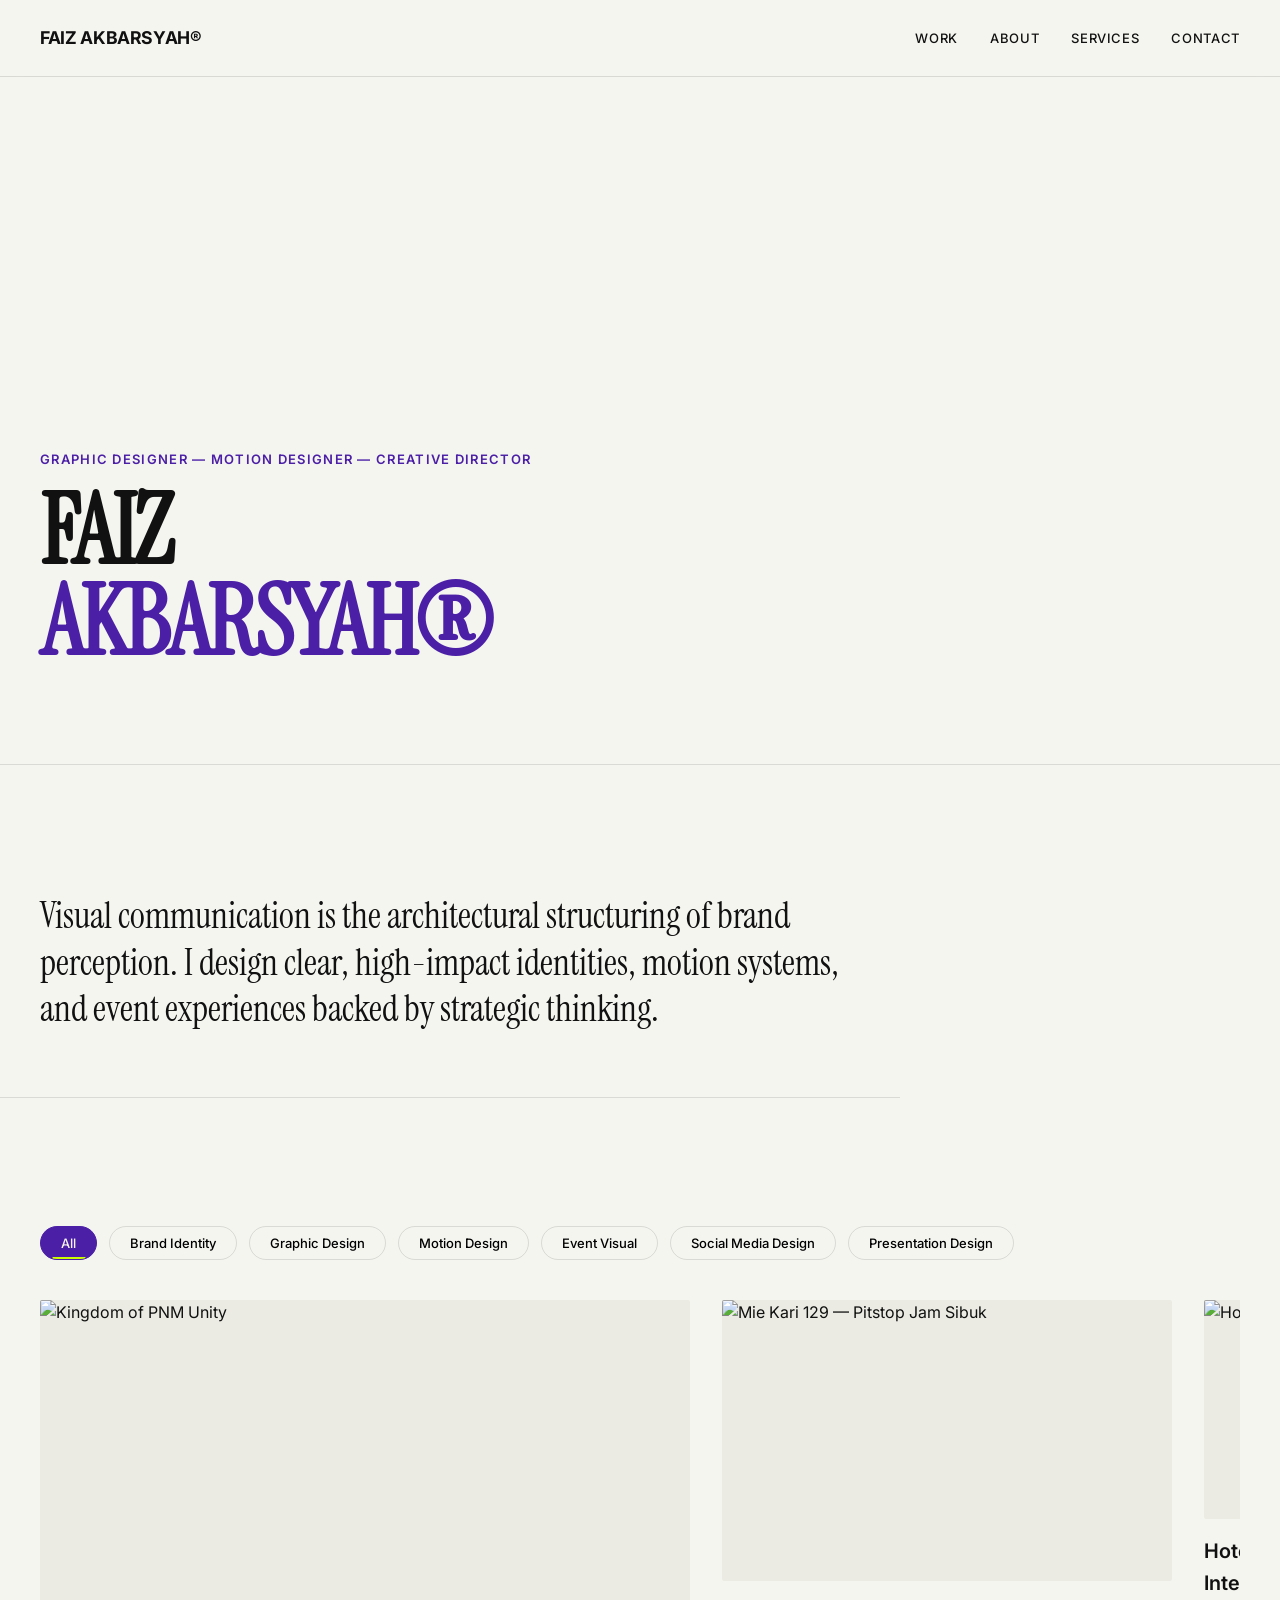
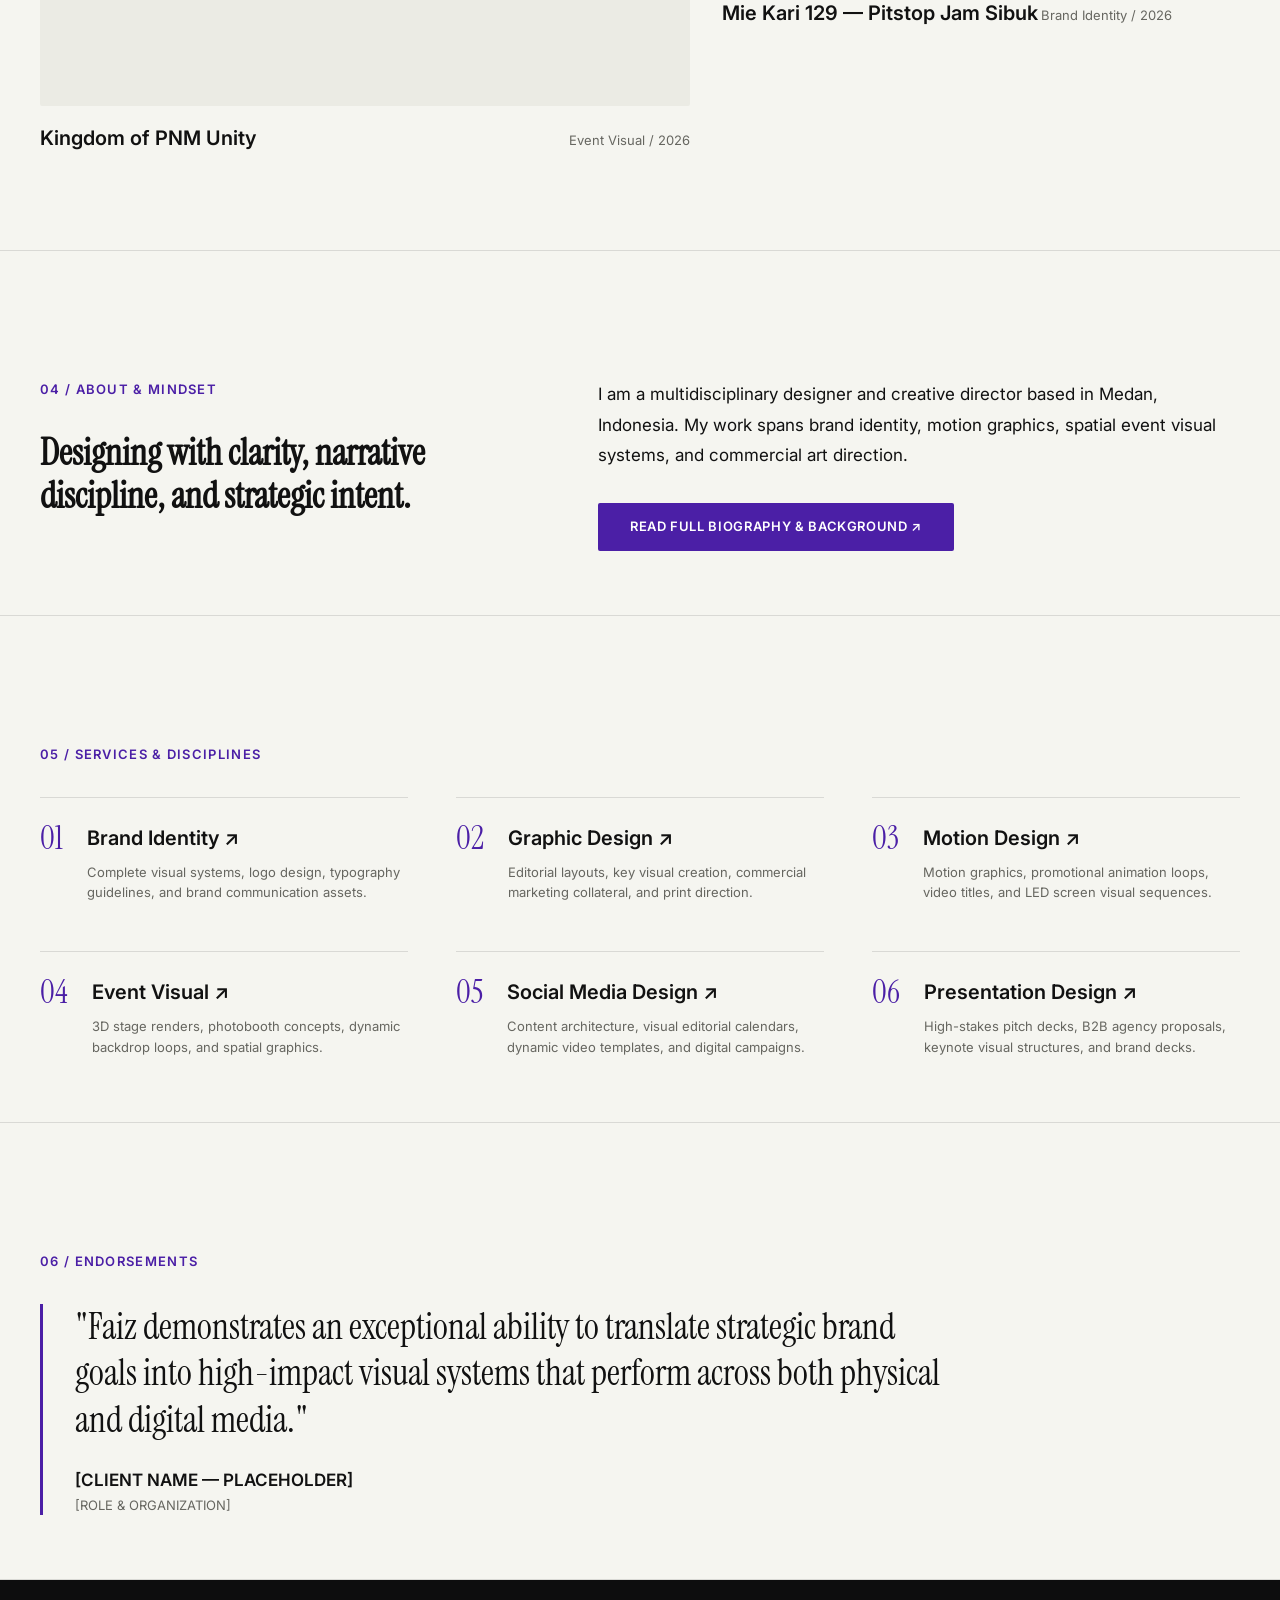
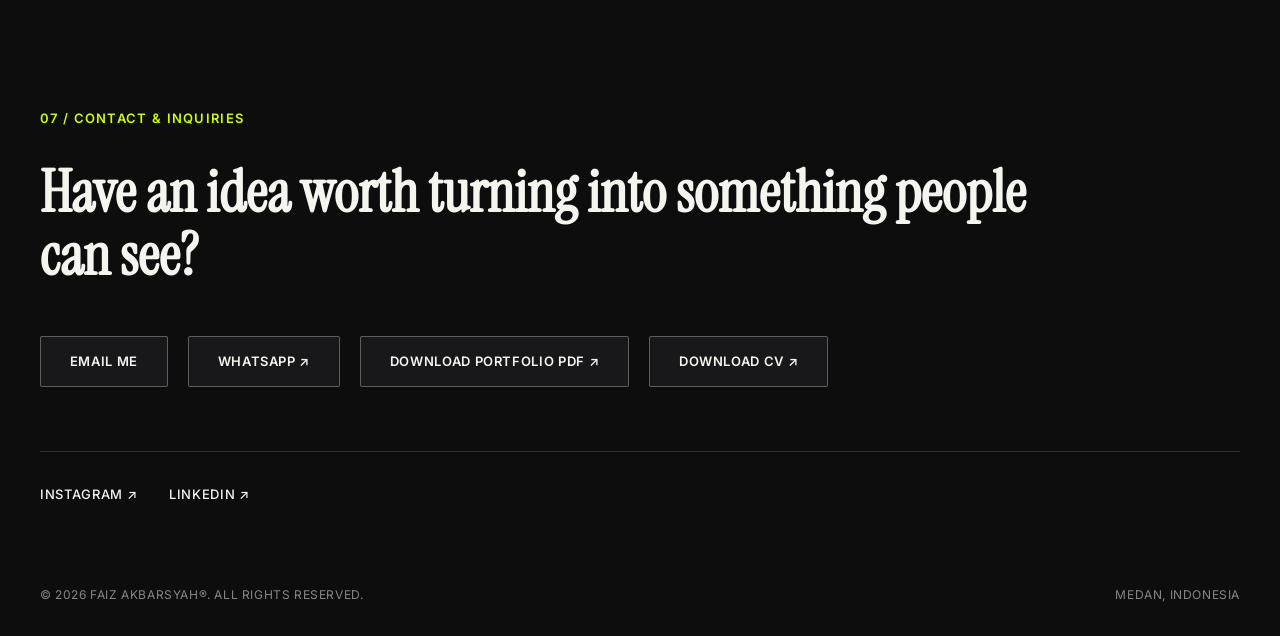
==== index.html @ 17c85652 "Fix footer button contrast, add dedicated about page, and remove scroll trap" ====
<!DOCTYPE html>
<html lang="id">
<head>
  <meta charset="UTF-8">
  <meta name="viewport" content="width=device-width, initial-scale=1.0">
  <title>FAIZ AKBARSYAH® — Graphic Designer, Motion Designer & Creative Director</title>
  
  <meta name="title" content="FAIZ AKBARSYAH® — Graphic Designer, Motion Designer & Creative Director">
  <meta name="description" content="Portofolio digital resmi Faiz Akbarsyah. Creative Director dan Multidisciplinary Designer spesialis Brand Identity, Motion Design, Event Visual, dan Editorial Web Design.">
  <meta name="author" content="Faiz Akbarsyah">
  <meta name="robots" content="index, follow">
  <link rel="canonical" href="https://faizakbarsyah.com/">

  <meta property="og:type" content="website">
  <meta property="og:url" content="https://faizakbarsyah.com/">
  <meta property="og:title" content="FAIZ AKBARSYAH® — Graphic Designer, Motion Designer & Creative Director">
  <meta property="og:description" content="Portofolio digital resmi Faiz Akbarsyah. Creative Director dan Multidisciplinary Designer spesialis Brand Identity, Motion Design, Event Visual, dan Editorial Web Design.">
  <meta property="og:image" content="https://faizakbarsyah.com/assets/og-cover.jpg">

  <meta property="twitter:card" content="summary_large_image">
  <meta property="twitter:url" content="https://faizakbarsyah.com/">
  <meta property="twitter:title" content="FAIZ AKBARSYAH® — Graphic Designer, Motion Designer & Creative Director">
  <meta property="twitter:description" content="Portofolio digital resmi Faiz Akbarsyah. Creative Director dan Multidisciplinary Designer spesialis Brand Identity, Motion Design, Event Visual, dan Editorial Web Design.">
  <meta property="twitter:image" content="https://faizakbarsyah.com/assets/og-cover.jpg">

  <link rel="icon" type="image/svg+xml" href="/assets/icons/favicon.svg">
  <link rel="stylesheet" href="/css/style.css">

  <script type="application/ld+json">
  {
    "@context": "https://schema.org",
    "@type": "Person",
    "name": "Faiz Akbarsyah",
    "alternateName": "FAIZ AKBARSYAH®",
    "jobTitle": "Creative Director & Multidisciplinary Designer",
    "url": "https://faizakbarsyah.com",
    "sameAs": [
      "https://instagram.com/faizakbarsyah",
      "https://linkedin.com/in/faizakbarsyah"
    ]
  }
  </script>
</head>
<body>

  <a href="#main-content" class="skip-link">Lompat ke Konten Utama</a>

  <header class="site-header" role="banner">
    <a href="/" class="brand-logo" aria-label="Beranda FAIZ AKBARSYAH">FAIZ AKBARSYAH®</a>
    <nav aria-label="Navigasi Utama">
      <ul class="nav-links">
        <li><a href="#work">Work</a></li>
        <li><a href="/about.html">About</a></li>
        <li><a href="#services">Services</a></li>
        <li><a href="#contact">Contact</a></li>
      </ul>
    </nav>
  </header>

  <main id="main-content" role="main">
    <!-- 01. HERO SECTION -->
    <section class="hero-section" aria-label="Pengenalan Utama">
      <p class="hero-subtitle">Graphic Designer — Motion Designer — Creative Director</p>
      <h1 class="hero-title">
        <span class="hero-title-line">FAIZ</span>
        <span class="hero-title-line">AKBARSYAH®</span>
      </h1>
    </section>

    <!-- 02. SHORT INTRO / MANIFESTO -->
    <section class="manifesto-section" aria-label="Filosofi Desain">
      <p class="manifesto-text">
        Visual communication is the architectural structuring of brand perception. I design clear, high-impact identities, motion systems, and event experiences backed by strategic thinking.
      </p>
    </section>

    <!-- 03. SELECTED WORK -->
    <section id="work" class="work-section" aria-label="Galeri Karya Terpilih">
      <div id="filterContainer" class="filter-bar" role="group" aria-label="Filter Kategori Proyek"></div>

      <div id="workGallery" class="horizontal-gallery-wrapper" tabindex="0" aria-label="Daftar Proyek Terpilih"></div>
    </section>

    <!-- 04. ABOUT PREVIEW -->
    <section id="about" class="about-section" aria-label="Ringkasan Tentang Faiz Akbarsyah">
      <div class="about-grid">
        <div class="about-col-left">
          <p class="section-label">04 / ABOUT & MINDSET</p>
          <h2 class="about-heading font-serif">Designing with clarity, narrative discipline, and strategic intent.</h2>
        </div>
        <div class="about-col-right">
          <p class="about-text">
            I am a multidisciplinary designer and creative director based in Medan, Indonesia. My work spans brand identity, motion graphics, spatial event visual systems, and commercial art direction.
          </p>
          <div style="margin-top: 2rem;">
            <a href="/about.html" class="btn-editorial" style="background-color: var(--color-purple); color: #fff;">Read Full Biography & Background ↗</a>
          </div>
        </div>
      </div>
    </section>

    <!-- 05. SERVICES -->
    <section id="services" class="services-section" aria-label="Layanan dan Disiplin">
      <p class="section-label">05 / SERVICES & DISCIPLINES</p>
      <div class="services-list">
        <div class="service-item" data-category="Brand Identity">
          <span class="service-num font-serif" aria-hidden="true">01</span>
          <div class="service-content">
            <h3 class="service-title">Brand Identity ↗</h3>
            <p class="service-desc">Complete visual systems, logo design, typography guidelines, and brand communication assets.</p>
          </div>
        </div>
        <div class="service-item" data-category="Graphic Design">
          <span class="service-num font-serif" aria-hidden="true">02</span>
          <div class="service-content">
            <h3 class="service-title">Graphic Design ↗</h3>
            <p class="service-desc">Editorial layouts, key visual creation, commercial marketing collateral, and print direction.</p>
          </div>
        </div>
        <div class="service-item" data-category="Motion Design">
          <span class="service-num font-serif" aria-hidden="true">03</span>
          <div class="service-content">
            <h3 class="service-title">Motion Design ↗</h3>
            <p class="service-desc">Motion graphics, promotional animation loops, video titles, and LED screen visual sequences.</p>
          </div>
        </div>
        <div class="service-item" data-category="Event Visual">
          <span class="service-num font-serif" aria-hidden="true">04</span>
          <div class="service-content">
            <h3 class="service-title">Event Visual ↗</h3>
            <p class="service-desc">3D stage renders, photobooth concepts, dynamic backdrop loops, and spatial graphics.</p>
          </div>
        </div>
        <div class="service-item" data-category="Social Media Design">
          <span class="service-num font-serif" aria-hidden="true">05</span>
          <div class="service-content">
            <h3 class="service-title">Social Media Design ↗</h3>
            <p class="service-desc">Content architecture, visual editorial calendars, dynamic video templates, and digital campaigns.</p>
          </div>
        </div>
        <div class="service-item" data-category="Presentation Design">
          <span class="service-num font-serif" aria-hidden="true">06</span>
          <div class="service-content">
            <h3 class="service-title">Presentation Design ↗</h3>
            <p class="service-desc">High-stakes pitch decks, B2B agency proposals, keynote visual structures, and brand decks.</p>
          </div>
        </div>
      </div>
    </section>

    <!-- 06. TESTIMONIALS -->
    <section id="testimonials" class="testimonials-section" aria-label="Rekomendasi Profesional">
      <p class="section-label">06 / ENDORSEMENTS</p>
      <div class="testimonials-grid">
        <blockquote class="testimonial-card">
          <p class="testimonial-quote font-serif">
            "Faiz demonstrates an exceptional ability to translate strategic brand goals into high-impact visual systems that perform across both physical and digital media."
          </p>
          <cite class="testimonial-author">
            <span class="author-name">[CLIENT NAME — PLACEHOLDER]</span>
            <span class="author-role">[ROLE & ORGANIZATION]</span>
          </cite>
        </blockquote>
      </div>
    </section>

    <!-- 07. CONTACT & FOOTER -->
    <section id="contact" class="contact-section" aria-label="Kontak dan Informasi">
      <div class="contact-content">
        <p class="section-label">07 / CONTACT & INQUIRIES</p>
        <h2 class="contact-heading font-serif">Have an idea worth turning into something people can see?</h2>
        
        <div class="contact-actions">
          <a id="emailLink" href="#" class="btn-footer">Email Me</a>
          <a id="whatsappLink" href="#" class="btn-footer" target="_blank" rel="noopener">WhatsApp ↗</a>
          <a href="/print.html" class="btn-footer" target="_blank" rel="noopener">Download Portfolio PDF ↗</a>
          <a href="/cv-print.html" class="btn-footer" target="_blank" rel="noopener">Download CV ↗</a>
        </div>

        <div class="social-links-row">
          <a href="https://instagram.com/faizakbarsyah" target="_blank" rel="noopener" class="social-link">Instagram ↗</a>
          <a href="https://linkedin.com/in/faizakbarsyah" target="_blank" rel="noopener" class="social-link">LinkedIn ↗</a>
        </div>
      </div>

      <footer class="site-footer" role="contentinfo">
        <span>© 2026 FAIZ AKBARSYAH®. ALL RIGHTS RESERVED.</span>
        <span>MEDAN, INDONESIA</span>
      </footer>
    </section>
  </main>

  <script src="/data/site-config.js"></script>
  <script src="/js/app.js"></script>
</body>
</html>
---- css/style.css ----
/* ==========================================================================
   FAIZ AKBARSYAH® — SWISS EDITORIAL DESIGN SYSTEM
   ========================================================================== */

@import url('https://fonts.googleapis.com/css2?family=Instrument+Serif:ital@0;1&family=Inter:wght@300;400;500;600;700&display=swap');

:root {
  /* Color Palette (Neutral 85-90%, Deep Purple & Neon Lime Accents) */
  --color-bg: #F5F5F0;
  --color-bg-dark: #0D0D0E;
  --color-surface: #EBEBE4;
  --color-surface-dark: #18181A;
  
  --color-text: #111111;
  --color-text-muted: #666660;
  --color-text-inverse: #F5F5F0;
  --color-border: rgba(17, 17, 17, 0.12);

  /* Primary Accents */
  --color-purple: #4B1FA6;
  --color-purple-subtle: rgba(75, 31, 166, 0.08);
  --color-lime: #CCFF00;
  --color-lime-hover: #B8E600;

  /* Typography */
  --font-serif: 'Instrument Serif', Georgia, serif;
  --font-sans: 'Inter', -apple-system, BlinkMacSystemFont, sans-serif;

  --text-hero: clamp(3.2rem, 7.5vw, 8rem);
  --text-h1: clamp(2.2rem, 4.5vw, 4.5rem);
  --text-h2: clamp(1.5rem, 2.8vw, 2.75rem);
  --text-body: 1.0625rem;
  --text-meta: 0.8125rem;

  /* Transitions */
  --ease-editorial: cubic-bezier(0.16, 1, 0.3, 1);
  --transition-fast: 0.2s var(--ease-editorial);
  --transition-medium: 0.4s var(--ease-editorial);
}

/* Accessibility Utilities */
.skip-link {
  position: absolute;
  top: -100px;
  left: 1rem;
  background: var(--color-lime);
  color: var(--color-bg-dark);
  padding: 0.75rem 1.5rem;
  font-weight: 700;
  z-index: 1000;
  transition: top var(--transition-fast);
  text-decoration: none;
}

.skip-link:focus { top: 1rem; }

.sr-only {
  position: absolute;
  width: 1px;
  height: 1px;
  padding: 0;
  margin: -1px;
  overflow: hidden;
  clip: rect(0, 0, 0, 0);
  white-space: nowrap;
  border: 0;
}

:focus-visible {
  outline: 3px solid var(--color-purple);
  outline-offset: 4px;
}

/* Base Resets */
*, *::before, *::after {
  box-sizing: border-box;
  margin: 0;
  padding: 0;
}

html {
  font-family: var(--font-sans);
  font-size: 16px;
  background-color: var(--color-bg);
  color: var(--color-text);
  scroll-behavior: smooth;
  -webkit-font-smoothing: antialiased;
}

body {
  line-height: 1.6;
  overflow-x: hidden;
}

/* Typography Classes */
.font-serif { font-family: var(--font-serif); }
.font-sans { font-family: var(--font-sans); }

.section-label {
  font-size: var(--text-meta);
  font-weight: 600;
  letter-spacing: 0.1em;
  text-transform: uppercase;
  color: var(--color-purple);
  margin-bottom: 2rem;
}

/* Navigation */
.site-header {
  position: fixed;
  top: 0;
  left: 0;
  width: 100%;
  padding: 1.5rem 2.5rem;
  display: flex;
  justify-content: space-between;
  align-items: center;
  z-index: 100;
  background: rgba(245, 245, 240, 0.85);
  backdrop-filter: blur(10px);
  border-bottom: 1px solid var(--color-border);
}

.brand-logo {
  font-weight: 700;
  font-size: 1.1rem;
  letter-spacing: -0.02em;
  text-decoration: none;
  color: var(--color-text);
}

.nav-links {
  display: flex;
  gap: 2rem;
  list-style: none;
}

.nav-links a {
  text-decoration: none;
  color: var(--color-text);
  font-size: var(--text-meta);
  font-weight: 500;
  letter-spacing: 0.05em;
  text-transform: uppercase;
  transition: color var(--transition-fast);
}

.nav-links a:hover { color: var(--color-purple); }

/* Section Containers */
section {
  padding: 8rem 2.5rem 4rem;
  border-bottom: 1px solid var(--color-border);
}

@media (max-width: 768px) {
  section { padding: 6rem 1.5rem 3rem; }
  .site-header { padding: 1rem 1.5rem; }
}

/* Hero Section */
.hero-section {
  min-height: 85vh;
  display: flex;
  flex-direction: column;
  justify-content: flex-end;
  padding-bottom: 4rem;
  overflow: hidden;
}

.hero-title {
  font-family: var(--font-serif);
  font-size: var(--text-hero);
  line-height: 0.95;
  letter-spacing: -0.03em;
  text-transform: uppercase;
  margin-bottom: 2rem;
}

.hero-title-line {
  display: block;
  will-change: transform;
  transition: transform 0.1s linear;
}

.hero-title-line:nth-child(2) { color: var(--color-purple); }

.hero-subtitle {
  font-size: var(--text-meta);
  font-weight: 600;
  letter-spacing: 0.1em;
  text-transform: uppercase;
  color: var(--color-purple);
  margin-bottom: 1rem;
}

/* Short Manifesto */
.manifesto-section { max-width: 900px; }

.manifesto-text {
  font-family: var(--font-serif);
  font-size: var(--text-h2);
  line-height: 1.3;
  color: var(--color-text);
}

/* Category Filter Bar */
.filter-bar {
  display: flex;
  gap: 0.75rem;
  flex-wrap: wrap;
  margin-bottom: 2.5rem;
}

.filter-btn {
  background: transparent;
  border: 1px solid var(--color-border);
  padding: 0.5rem 1.25rem;
  font-family: var(--font-sans);
  font-size: var(--text-meta);
  font-weight: 500;
  cursor: pointer;
  border-radius: 20px;
  position: relative;
  overflow: hidden;
  transition: all var(--transition-fast);
}

.filter-btn.active, .filter-btn:hover {
  background-color: var(--color-purple);
  color: var(--color-text-inverse);
  border-color: var(--color-purple);
}

.filter-btn::after {
  content: '';
  position: absolute;
  bottom: 0;
  left: 50%;
  width: 0;
  height: 2px;
  background: var(--color-lime);
  transition: all var(--transition-fast);
  transform: translateX(-50%);
}

.filter-btn.active::after { width: 60%; }

/* Horizontal Work Gallery (Bebas Jebakan Scroll) */
.work-section { overflow: hidden; }

.horizontal-gallery-wrapper {
  display: flex;
  gap: 2rem;
  overflow-x: auto;
  scroll-snap-type: x mandatory;
  padding-bottom: 2rem;
  scrollbar-width: thin;
  scrollbar-color: var(--color-purple) var(--color-surface);
}

.horizontal-gallery-wrapper::-webkit-scrollbar { height: 6px; }
.horizontal-gallery-wrapper::-webkit-scrollbar-track { background: var(--color-surface); }
.horizontal-gallery-wrapper::-webkit-scrollbar-thumb { background-color: var(--color-purple); border-radius: 10px; }

.project-card {
  flex: 0 0 450px;
  scroll-snap-align: start;
  text-decoration: none;
  color: var(--color-text);
  display: flex;
  flex-direction: column;
  gap: 1rem;
  position: relative;
  cursor: pointer;
}

.project-card.size-large { flex: 0 0 650px; }
.project-card.size-small { flex: 0 0 350px; }

@media (max-width: 768px) {
  .project-card, .project-card.size-large, .project-card.size-small {
    flex: 0 0 85vw;
  }
}

.card-media-wrapper {
  position: relative;
  width: 100%;
  aspect-ratio: 16 / 10;
  background-color: var(--color-surface);
  overflow: hidden;
  border-radius: 2px;
}

.card-media-wrapper img,
.card-media-wrapper video {
  width: 100%;
  height: 100%;
  object-fit: cover;
  transition: transform var(--transition-medium), opacity var(--transition-fast);
}

.card-media-wrapper video {
  position: absolute;
  top: 0;
  left: 0;
  opacity: 0;
  pointer-events: none;
}

.play-badge {
  position: absolute;
  top: 1rem;
  right: 1rem;
  background: var(--color-lime);
  color: var(--color-bg-dark);
  font-size: 0.7rem;
  font-weight: 700;
  letter-spacing: 0.08em;
  text-transform: uppercase;
  padding: 0.25rem 0.6rem;
  border-radius: 100px;
  opacity: 0;
  transform: translateY(-5px);
  transition: all var(--transition-fast);
}

.project-card:hover .card-media-wrapper img { transform: scale(1.03); }
.project-card:hover .card-media-wrapper video.is-playing { opacity: 1; }
.project-card:hover .play-badge { opacity: 1; transform: translateY(0); }

.card-info {
  display: flex;
  justify-content: space-between;
  align-items: baseline;
}

.card-title { font-size: 1.25rem; font-weight: 600; }
.card-meta { font-size: var(--text-meta); color: var(--color-text-muted); }

/* About Section & Page */
.about-page-container { max-width: 1100px; margin: 0 auto; padding: 0 2.5rem; }

.about-grid {
  display: grid;
  grid-template-columns: 1fr 1.3fr;
  gap: 4rem;
}

@media (max-width: 900px) {
  .about-grid { grid-template-columns: 1fr; gap: 2rem; }
  .about-page-container { padding: 0 1.5rem; }
}

.about-heading { font-size: var(--text-h2); line-height: 1.2; }
.about-text { font-size: var(--text-body); color: var(--color-text); line-height: 1.8; margin-bottom: 1.5rem; }

.about-capabilities-matrix {
  margin-top: 3rem;
  display: flex;
  flex-direction: column;
  gap: 1.5rem;
  border-top: 1px solid var(--color-border);
  padding-top: 2rem;
}

.matrix-item { display: flex; flex-direction: column; gap: 0.25rem; }
.matrix-title { font-weight: 600; font-size: var(--text-body); }
.matrix-desc { font-size: var(--text-meta); color: var(--color-text-muted); }

/* Services Section */
.services-list {
  display: grid;
  grid-template-columns: repeat(auto-fit, minmax(300px, 1fr));
  gap: 3rem;
  margin-top: 2rem;
}

.service-item {
  display: flex;
  gap: 1.5rem;
  border-top: 1px solid var(--color-border);
  padding-top: 1.5rem;
  cursor: pointer;
  transition: transform var(--transition-fast);
}

.service-item:hover { transform: translateY(-4px); }
.service-item:hover .service-title { color: var(--color-purple); }

.service-num { font-size: 2rem; color: var(--color-purple); line-height: 1; }
.service-title { font-size: 1.25rem; font-weight: 600; margin-bottom: 0.5rem; transition: color var(--transition-fast); }
.service-desc { font-size: var(--text-meta); color: var(--color-text-muted); line-height: 1.6; }

/* Testimonials Section */
.testimonials-grid { max-width: 900px; margin-top: 2rem; }
.testimonial-card { border-left: 3px solid var(--color-purple); padding-left: 2rem; }
.testimonial-quote { font-size: var(--text-h2); line-height: 1.3; margin-bottom: 1.5rem; }
.testimonial-author { display: flex; flex-direction: column; font-style: normal; }
.author-name { font-weight: 600; font-size: var(--text-body); }
.author-role { font-size: var(--text-meta); color: var(--color-text-muted); }

/* Contact & Footer (PERBAIKAN TUNTAS GAMBAR 1 - Tombol Footer Terlihat Jelas) */
.contact-section {
  background-color: var(--color-bg-dark);
  color: var(--color-text-inverse);
  padding-bottom: 2rem;
  border-bottom: none;
}

.contact-section .section-label { color: var(--color-lime); }

.contact-heading {
  font-size: var(--text-h1);
  line-height: 1.1;
  margin-bottom: 3rem;
  max-width: 1000px;
}

.contact-actions {
  display: flex;
  gap: 1.25rem;
  flex-wrap: wrap;
  margin-bottom: 4rem;
}

/* TAMPILAN TEGAS TOMBOL FOOTER (Dipersiapkan Khusus Berlatar Gelap) */
.btn-footer {
  background-color: #18181A !important;
  color: #F5F5F0 !important;
  border: 1px solid rgba(255, 255, 255, 0.3) !important;
  padding: 0.9rem 1.8rem;
  font-family: var(--font-sans);
  font-size: var(--text-meta);
  font-weight: 600;
  letter-spacing: 0.05em;
  text-transform: uppercase;
  border-radius: 2px;
  text-decoration: none;
  display: inline-flex;
  align-items: center;
  gap: 0.5rem;
  transition: all var(--transition-fast);
}

.btn-footer:hover {
  background-color: var(--color-lime) !important;
  color: #0D0D0E !important;
  border-color: var(--color-lime) !important;
}

.social-links-row {
  display: flex;
  gap: 2rem;
  margin-bottom: 5rem;
  border-top: 1px solid rgba(255, 255, 255, 0.15);
  padding-top: 2rem;
}

.social-link {
  color: var(--color-text-inverse);
  text-decoration: none;
  font-size: var(--text-meta);
  font-weight: 500;
  letter-spacing: 0.05em;
  text-transform: uppercase;
  transition: color var(--transition-fast);
}

.social-link:hover { color: var(--color-lime); }

.site-footer {
  display: flex;
  justify-content: space-between;
  font-size: 0.75rem;
  color: rgba(255, 255, 255, 0.5);
  letter-spacing: 0.05em;
  text-transform: uppercase;
}

@media (max-width: 600px) {
  .site-footer { flex-direction: column; gap: 0.5rem; }
}

/* Button Standard Editorial (Mode Terang) */
.btn-editorial {
  display: inline-block;
  padding: 0.85rem 2rem;
  background-color: var(--color-text);
  color: var(--color-text-inverse);
  text-decoration: none;
  font-size: var(--text-meta);
  font-weight: 600;
  letter-spacing: 0.05em;
  text-transform: uppercase;
  border-radius: 2px;
  transition: background-color var(--transition-fast);
}

.btn-editorial:hover {
  background-color: var(--color-lime);
  color: var(--color-text);
}

/* Case Study Styling */
.case-study-hero { padding-top: 10rem; padding-bottom: 4rem; }

.case-study-meta-grid {
  display: grid;
  grid-template-columns: repeat(auto-fit, minmax(200px, 1fr));
  gap: 2rem;
  padding: 2rem 0;
  border-top: 1px solid var(--color-border);
  border-bottom: 1px solid var(--color-border);
  margin-bottom: 4rem;
}

.meta-item-label {
  font-size: var(--text-meta);
  text-transform: uppercase;
  letter-spacing: 0.08em;
  color: var(--color-text-muted);
  margin-bottom: 0.25rem;
}

.meta-item-value { font-size: 1rem; font-weight: 600; }

.case-study-media-hero {
  width: 100%;
  aspect-ratio: 16 / 9;
  background-color: var(--color-surface);
  margin-bottom: 5rem;
  overflow: hidden;
}

.case-study-media-hero img,
.case-study-media-hero video { width: 100%; height: 100%; object-fit: cover; }

.case-study-narrative {
  display: grid;
  grid-template-columns: 280px 1fr;
  gap: 3rem;
  margin-bottom: 4rem;
}

@media (max-width: 860px) {
  .case-study-narrative { grid-template-columns: 1fr; gap: 1rem; }
}

.narrative-title { font-family: var(--font-serif); font-size: 2rem; color: var(--color-purple); }
.narrative-content { font-size: var(--text-body); line-height: 1.8; color: var(--color-text); }

.case-study-gallery { display: flex; flex-direction: column; gap: 4rem; margin: 6rem 0; }
.gallery-item { width: 100%; background-color: var(--color-surface); }
.gallery-item img, .gallery-item video { width: 100%; height: auto; display: block; }
.gallery-caption { font-size: var(--text-meta); color: var(--color-text-muted); margin-top: 0.75rem; }

.next-project-bar {
  padding: 6rem 2.5rem;
  background-color: var(--color-surface-dark);
  color: var(--color-text-inverse);
  display: flex;
  justify-content: space-between;
  align-items: center;
  text-decoration: none;
  transition: background-color var(--transition-fast);
}

.next-project-bar:hover { background-color: var(--color-purple); }
.next-project-title { font-family: var(--font-serif); font-size: var(--text-h2); }

/* Print / PDF Generator Styling */
.print-body { background-color: #ffffff; color: #111111; }

.print-controls-header {
  position: sticky;
  top: 0;
  background: var(--color-bg-dark);
  color: var(--color-text-inverse);
  padding: 1rem 2rem;
  display: flex;
  justify-content: space-between;
  align-items: center;
  z-index: 200;
  border-bottom: 1px solid rgba(255, 255, 255, 0.1);
}

.print-controls-left { display: flex; align-items: center; gap: 1rem; }
.print-controls-left .brand-logo { color: var(--color-text-inverse); }
.print-separator { color: rgba(255, 255, 255, 0.3); }
.print-title { font-size: var(--text-meta); letter-spacing: 0.08em; color: var(--color-lime); }
.print-controls-right { display: flex; align-items: center; gap: 1.25rem; }
.print-label { font-size: var(--text-meta); }

.print-select {
  background: #222225;
  color: #fff;
  border: 1px solid rgba(255, 255, 255, 0.2);
  padding: 0.6rem 1rem;
  font-family: var(--font-sans);
  font-size: var(--text-meta);
  border-radius: 4px;
}

.btn-print-action {
  background-color: var(--color-lime);
  color: var(--color-bg-dark);
  border: none;
  padding: 0.75rem 1.5rem;
  font-family: var(--font-sans);
  font-size: var(--text-meta);
  font-weight: 700;
  letter-spacing: 0.05em;
  text-transform: uppercase;
  border-radius: 4px;
  cursor: pointer;
  display: inline-flex;
  align-items: center;
  gap: 0.6rem;
  transition: background-color var(--transition-fast);
}

.btn-print-action:hover { background-color: var(--color-lime-hover); }

.print-document { max-width: 1100px; margin: 0 auto; padding: 3rem 2rem; }

.print-doc-header {
  display: flex;
  justify-content: space-between;
  align-items: flex-end;
  border-bottom: 2px solid #111111;
  padding-bottom: 1.5rem;
  margin-bottom: 3rem;
}

.print-doc-title { font-size: 2.5rem; line-height: 1; }
.print-doc-subtitle { font-size: var(--text-meta); color: var(--color-text-muted); margin-top: 0.5rem; }
.print-doc-meta { text-align: right; display: flex; flex-direction: column; gap: 0.25rem; }

.print-tag {
  font-size: 0.75rem;
  font-weight: 700;
  background: var(--color-purple);
  color: #fff;
  padding: 0.2rem 0.6rem;
  border-radius: 2px;
  letter-spacing: 0.05em;
}

.print-date { font-size: var(--text-meta); color: var(--color-text-muted); }
.print-gallery-grid { display: flex; flex-direction: column; gap: 4cm; }

.print-item-page { page-break-inside: avoid; border-bottom: 1px dashed var(--color-border); padding-bottom: 3cm; }
.print-item-header { display: flex; gap: 1.5rem; align-items: baseline; margin-bottom: 1.5rem; }
.print-item-num { font-size: 2.5rem; color: var(--color-purple); }
.print-item-title { font-size: 1.75rem; font-weight: 700; }
.print-item-sub { font-size: var(--text-meta); color: var(--color-text-muted); }

.print-item-image {
  width: 100%;
  max-height: 500px;
  overflow: hidden;
  margin-bottom: 1.5rem;
  background: var(--color-surface);
}

.print-item-image img { width: 100%; height: 100%; object-fit: cover; }

.print-item-details {
  font-size: var(--text-body);
  line-height: 1.6;
  display: flex;
  flex-direction: column;
  gap: 0.75rem;
}

.print-doc-footer {
  margin-top: 4cm;
  border-top: 1px solid var(--color-border);
  padding-top: 1rem;
  display: flex;
  justify-content: space-between;
  font-size: 0.75rem;
  color: var(--color-text-muted);
}

/* Reduced Motion */
@media (prefers-reduced-motion: reduce) {
  *, ::before, ::after {
    animation-duration: 0.01ms !important;
    transition-duration: 0.01ms !important;
    scroll-behavior: auto !important;
  }
}

/* Print Stylesheet Overrides */
@media print {
  .no-print { display: none !important; }
  body { background: #ffffff !important; color: #000000 !important; }
  .print-document { padding: 0 !important; max-width: 100% !important; }
  .print-item-page { page-break-after: always; border-bottom: none !important; }
}
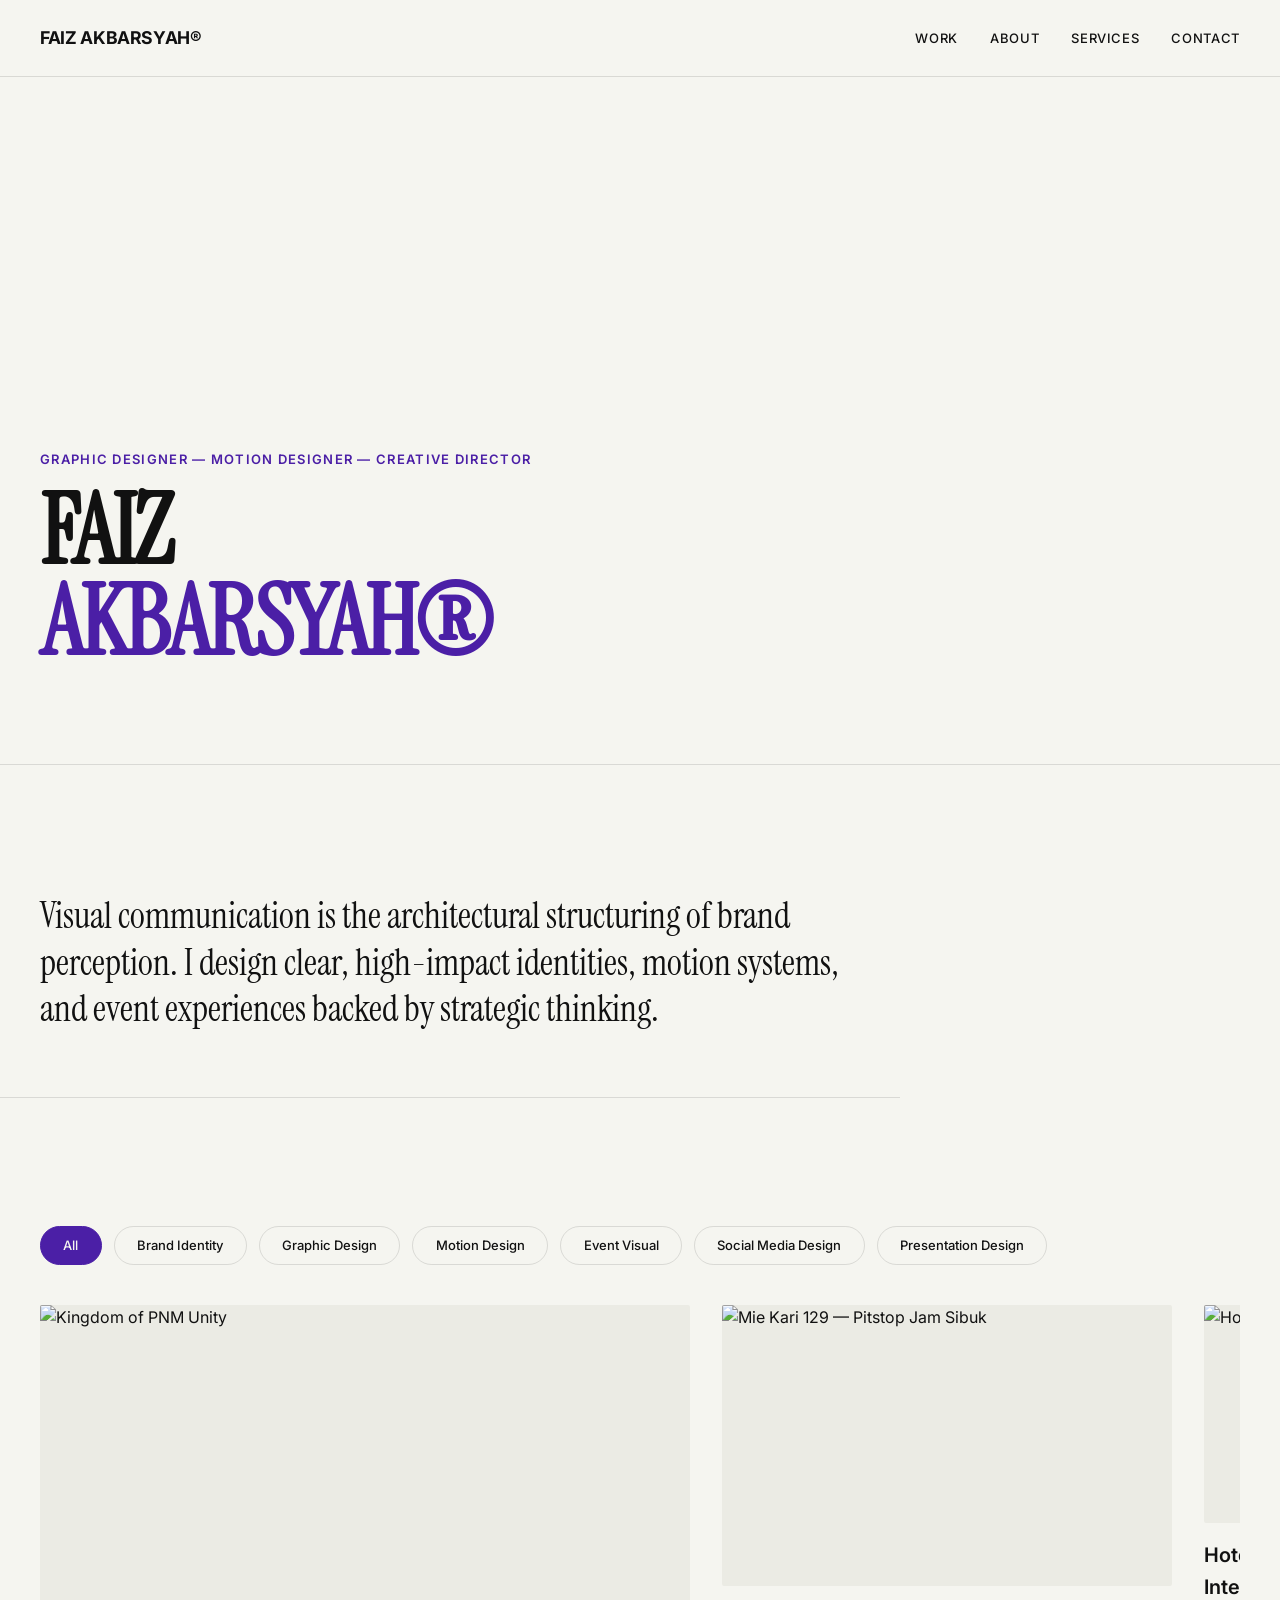
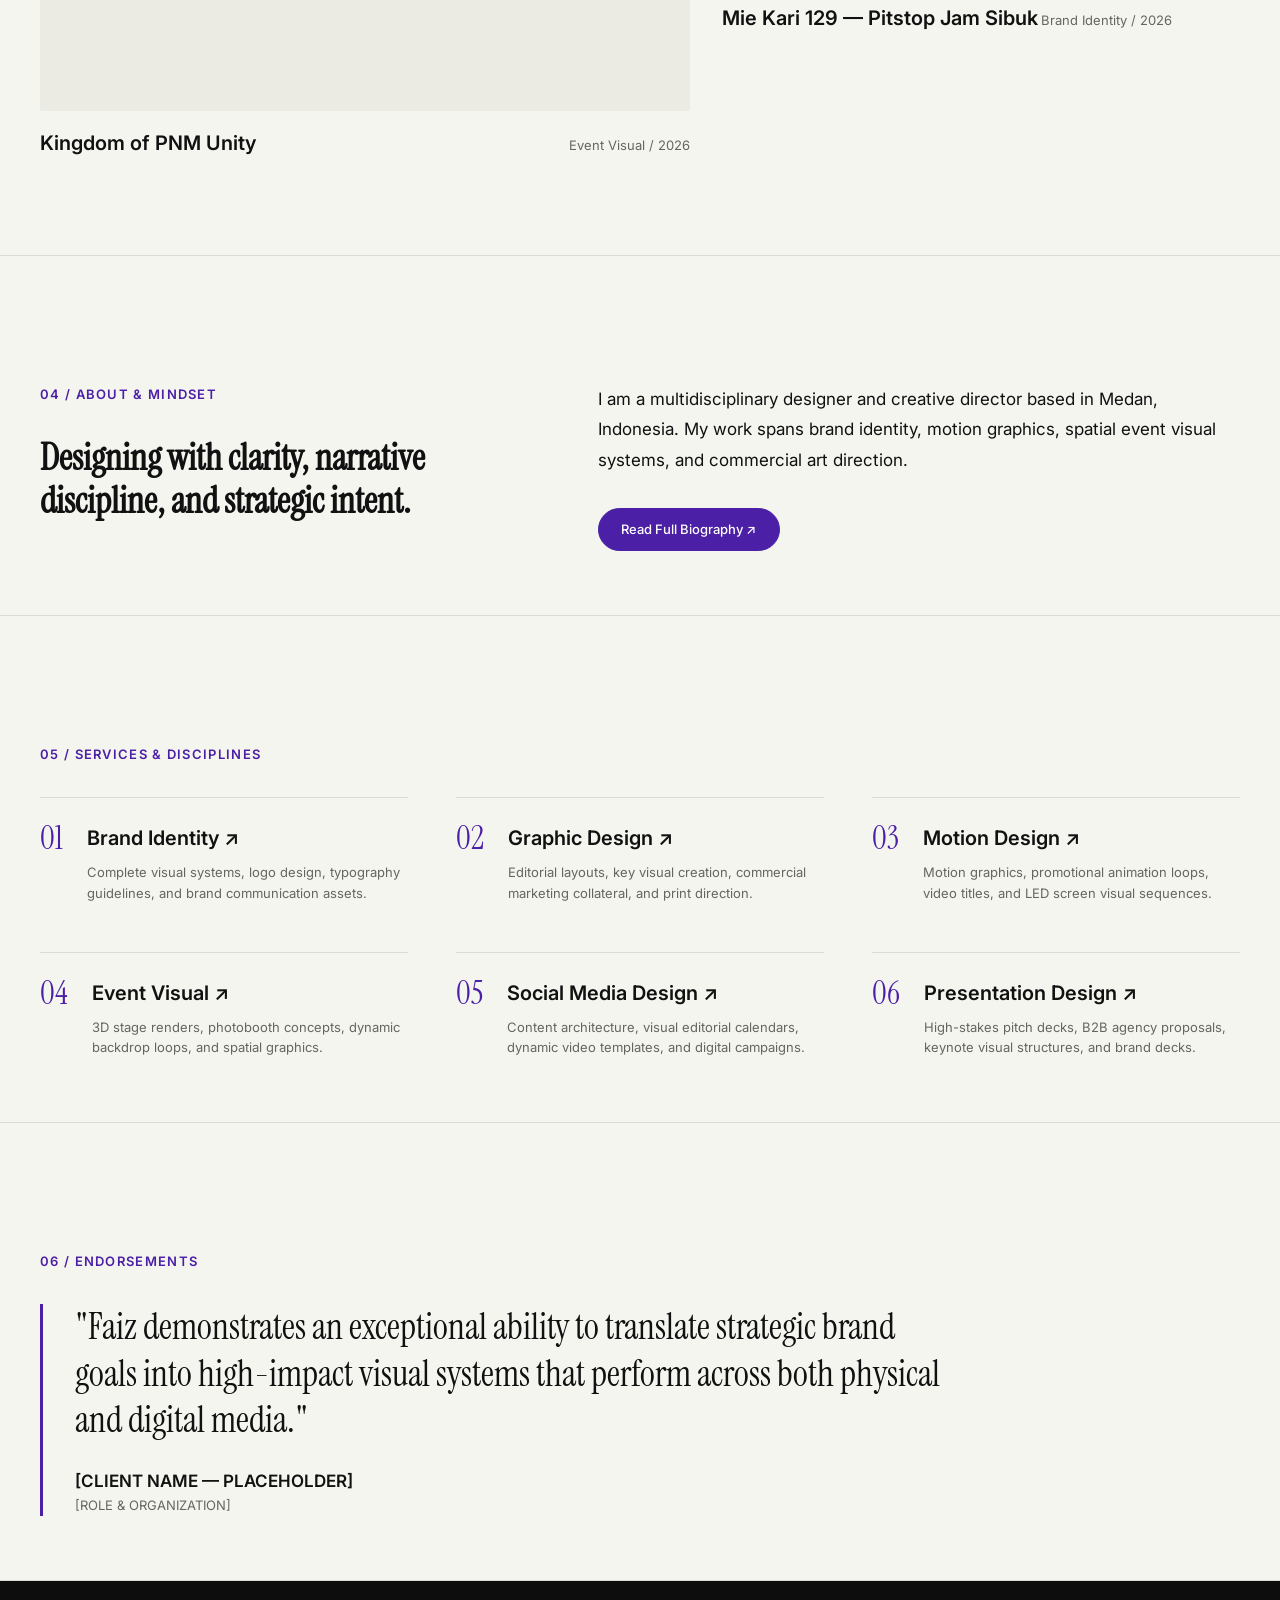
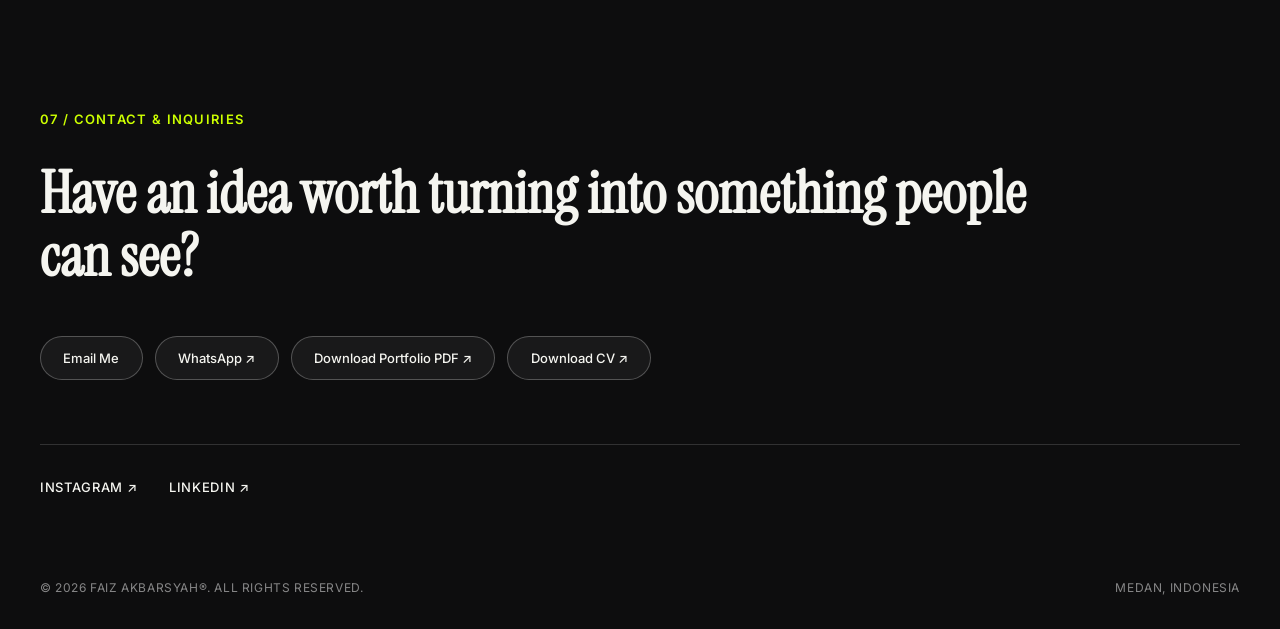
==== commit a99db281: "Update footer button pill styles and add dedicated services page" ====
--- a/index.html
+++ b/index.html
@@ -93,58 +93,75 @@
             I am a multidisciplinary designer and creative director based in Medan, Indonesia. My work spans brand identity, motion graphics, spatial event visual systems, and commercial art direction.
           </p>
           <div style="margin-top: 2rem;">
-            <a href="/about.html" class="btn-editorial" style="background-color: var(--color-purple); color: #fff;">Read Full Biography & Background ↗</a>
-          </div>
-        </div>
-      </div>
-    </section>
-
-    <!-- 05. SERVICES -->
+            <a href="/about.html" class="btn-pill" style="background-color: var(--color-purple); color: #fff; border-color: var(--color-purple);">Read Full Biography ↗</a>
+          </div>
+        </div>
+      </div>
+    </section>
+
+    <!-- 05. SERVICES (Link Terbuka di New Tab) -->
     <section id="services" class="services-section" aria-label="Layanan dan Disiplin">
       <p class="section-label">05 / SERVICES & DISCIPLINES</p>
       <div class="services-list">
-        <div class="service-item" data-category="Brand Identity">
-          <span class="service-num font-serif" aria-hidden="true">01</span>
-          <div class="service-content">
-            <h3 class="service-title">Brand Identity ↗</h3>
-            <p class="service-desc">Complete visual systems, logo design, typography guidelines, and brand communication assets.</p>
-          </div>
-        </div>
-        <div class="service-item" data-category="Graphic Design">
-          <span class="service-num font-serif" aria-hidden="true">02</span>
-          <div class="service-content">
-            <h3 class="service-title">Graphic Design ↗</h3>
-            <p class="service-desc">Editorial layouts, key visual creation, commercial marketing collateral, and print direction.</p>
-          </div>
-        </div>
-        <div class="service-item" data-category="Motion Design">
-          <span class="service-num font-serif" aria-hidden="true">03</span>
-          <div class="service-content">
-            <h3 class="service-title">Motion Design ↗</h3>
-            <p class="service-desc">Motion graphics, promotional animation loops, video titles, and LED screen visual sequences.</p>
-          </div>
-        </div>
-        <div class="service-item" data-category="Event Visual">
-          <span class="service-num font-serif" aria-hidden="true">04</span>
-          <div class="service-content">
-            <h3 class="service-title">Event Visual ↗</h3>
-            <p class="service-desc">3D stage renders, photobooth concepts, dynamic backdrop loops, and spatial graphics.</p>
-          </div>
-        </div>
-        <div class="service-item" data-category="Social Media Design">
-          <span class="service-num font-serif" aria-hidden="true">05</span>
-          <div class="service-content">
-            <h3 class="service-title">Social Media Design ↗</h3>
-            <p class="service-desc">Content architecture, visual editorial calendars, dynamic video templates, and digital campaigns.</p>
-          </div>
-        </div>
-        <div class="service-item" data-category="Presentation Design">
-          <span class="service-num font-serif" aria-hidden="true">06</span>
-          <div class="service-content">
-            <h3 class="service-title">Presentation Design ↗</h3>
-            <p class="service-desc">High-stakes pitch decks, B2B agency proposals, keynote visual structures, and brand decks.</p>
-          </div>
-        </div>
+        <a href="/services.html?category=Brand%20Identity" target="_blank" rel="noopener" class="service-item-link">
+          <div class="service-item">
+            <span class="service-num font-serif" aria-hidden="true">01</span>
+            <div class="service-content">
+              <h3 class="service-title">Brand Identity ↗</h3>
+              <p class="service-desc">Complete visual systems, logo design, typography guidelines, and brand communication assets.</p>
+            </div>
+          </div>
+        </a>
+
+        <a href="/services.html?category=Graphic%20Design" target="_blank" rel="noopener" class="service-item-link">
+          <div class="service-item">
+            <span class="service-num font-serif" aria-hidden="true">02</span>
+            <div class="service-content">
+              <h3 class="service-title">Graphic Design ↗</h3>
+              <p class="service-desc">Editorial layouts, key visual creation, commercial marketing collateral, and print direction.</p>
+            </div>
+          </div>
+        </a>
+
+        <a href="/services.html?category=Motion%20Design" target="_blank" rel="noopener" class="service-item-link">
+          <div class="service-item">
+            <span class="service-num font-serif" aria-hidden="true">03</span>
+            <div class="service-content">
+              <h3 class="service-title">Motion Design ↗</h3>
+              <p class="service-desc">Motion graphics, promotional animation loops, video titles, and LED screen visual sequences.</p>
+            </div>
+          </div>
+        </a>
+
+        <a href="/services.html?category=Event%20Visual" target="_blank" rel="noopener" class="service-item-link">
+          <div class="service-item">
+            <span class="service-num font-serif" aria-hidden="true">04</span>
+            <div class="service-content">
+              <h3 class="service-title">Event Visual ↗</h3>
+              <p class="service-desc">3D stage renders, photobooth concepts, dynamic backdrop loops, and spatial graphics.</p>
+            </div>
+          </div>
+        </a>
+
+        <a href="/services.html?category=Social%20Media%20Design" target="_blank" rel="noopener" class="service-item-link">
+          <div class="service-item">
+            <span class="service-num font-serif" aria-hidden="true">05</span>
+            <div class="service-content">
+              <h3 class="service-title">Social Media Design ↗</h3>
+              <p class="service-desc">Content architecture, visual editorial calendars, dynamic video templates, and digital campaigns.</p>
+            </div>
+          </div>
+        </a>
+
+        <a href="/services.html?category=Presentation%20Design" target="_blank" rel="noopener" class="service-item-link">
+          <div class="service-item">
+            <span class="service-num font-serif" aria-hidden="true">06</span>
+            <div class="service-content">
+              <h3 class="service-title">Presentation Design ↗</h3>
+              <p class="service-desc">High-stakes pitch decks, B2B agency proposals, keynote visual structures, and brand decks.</p>
+            </div>
+          </div>
+        </a>
       </div>
     </section>
 
@@ -164,17 +181,17 @@
       </div>
     </section>
 
-    <!-- 07. CONTACT & FOOTER -->
+    <!-- 07. CONTACT & FOOTER (Tombol Style Filter Kategori / Pill) -->
     <section id="contact" class="contact-section" aria-label="Kontak dan Informasi">
       <div class="contact-content">
         <p class="section-label">07 / CONTACT & INQUIRIES</p>
         <h2 class="contact-heading font-serif">Have an idea worth turning into something people can see?</h2>
         
         <div class="contact-actions">
-          <a id="emailLink" href="#" class="btn-footer">Email Me</a>
-          <a id="whatsappLink" href="#" class="btn-footer" target="_blank" rel="noopener">WhatsApp ↗</a>
-          <a href="/print.html" class="btn-footer" target="_blank" rel="noopener">Download Portfolio PDF ↗</a>
-          <a href="/cv-print.html" class="btn-footer" target="_blank" rel="noopener">Download CV ↗</a>
+          <a id="emailLink" href="#" class="btn-pill">Email Me</a>
+          <a id="whatsappLink" href="#" class="btn-pill" target="_blank" rel="noopener">WhatsApp ↗</a>
+          <a href="/print.html" class="btn-pill" target="_blank" rel="noopener">Download Portfolio PDF ↗</a>
+          <a href="/cv-print.html" class="btn-pill" target="_blank" rel="noopener">Download CV ↗</a>
         </div>
 
         <div class="social-links-row">
--- a/css/style.css
+++ b/css/style.css
@@ -204,7 +204,7 @@
   color: var(--color-text);
 }
 
-/* Category Filter Bar */
+/* Category Filter Bar & Universal Pill Button Style */
 .filter-bar {
   display: flex;
   gap: 0.75rem;
@@ -212,41 +212,45 @@
   margin-bottom: 2.5rem;
 }
 
-.filter-btn {
+.filter-btn, .btn-pill {
   background: transparent;
   border: 1px solid var(--color-border);
-  padding: 0.5rem 1.25rem;
+  padding: 0.65rem 1.4rem;
   font-family: var(--font-sans);
   font-size: var(--text-meta);
   font-weight: 500;
+  color: var(--color-text);
+  text-decoration: none;
   cursor: pointer;
-  border-radius: 20px;
+  border-radius: 100px;
+  display: inline-flex;
+  align-items: center;
+  gap: 0.5rem;
   position: relative;
   overflow: hidden;
   transition: all var(--transition-fast);
 }
 
-.filter-btn.active, .filter-btn:hover {
+.filter-btn.active, .filter-btn:hover, .btn-pill:hover {
   background-color: var(--color-purple);
+  color: var(--color-text-inverse) !important;
+  border-color: var(--color-purple);
+}
+
+/* Style Khusus Tombol Pill di Seksi Footer Dark Background */
+.contact-section .btn-pill {
+  border-color: rgba(255, 255, 255, 0.25);
   color: var(--color-text-inverse);
-  border-color: var(--color-purple);
-}
-
-.filter-btn::after {
-  content: '';
-  position: absolute;
-  bottom: 0;
-  left: 50%;
-  width: 0;
-  height: 2px;
-  background: var(--color-lime);
-  transition: all var(--transition-fast);
-  transform: translateX(-50%);
-}
-
-.filter-btn.active::after { width: 60%; }
-
-/* Horizontal Work Gallery (Bebas Jebakan Scroll) */
+  background: rgba(255, 255, 255, 0.05);
+}
+
+.contact-section .btn-pill:hover {
+  background-color: var(--color-lime) !important;
+  color: var(--color-bg-dark) !important;
+  border-color: var(--color-lime) !important;
+}
+
+/* Horizontal Work Gallery */
 .work-section { overflow: hidden; }
 
 .horizontal-gallery-wrapper {
@@ -377,6 +381,12 @@
   margin-top: 2rem;
 }
 
+.service-item-link {
+  text-decoration: none;
+  color: inherit;
+  display: block;
+}
+
 .service-item {
   display: flex;
   gap: 1.5rem;
@@ -401,7 +411,7 @@
 .author-name { font-weight: 600; font-size: var(--text-body); }
 .author-role { font-size: var(--text-meta); color: var(--color-text-muted); }
 
-/* Contact & Footer (PERBAIKAN TUNTAS GAMBAR 1 - Tombol Footer Terlihat Jelas) */
+/* Contact & Footer */
 .contact-section {
   background-color: var(--color-bg-dark);
   color: var(--color-text-inverse);
@@ -420,34 +430,9 @@
 
 .contact-actions {
   display: flex;
-  gap: 1.25rem;
+  gap: 0.75rem;
   flex-wrap: wrap;
   margin-bottom: 4rem;
-}
-
-/* TAMPILAN TEGAS TOMBOL FOOTER (Dipersiapkan Khusus Berlatar Gelap) */
-.btn-footer {
-  background-color: #18181A !important;
-  color: #F5F5F0 !important;
-  border: 1px solid rgba(255, 255, 255, 0.3) !important;
-  padding: 0.9rem 1.8rem;
-  font-family: var(--font-sans);
-  font-size: var(--text-meta);
-  font-weight: 600;
-  letter-spacing: 0.05em;
-  text-transform: uppercase;
-  border-radius: 2px;
-  text-decoration: none;
-  display: inline-flex;
-  align-items: center;
-  gap: 0.5rem;
-  transition: all var(--transition-fast);
-}
-
-.btn-footer:hover {
-  background-color: var(--color-lime) !important;
-  color: #0D0D0E !important;
-  border-color: var(--color-lime) !important;
 }
 
 .social-links-row {
@@ -481,26 +466,6 @@
 
 @media (max-width: 600px) {
   .site-footer { flex-direction: column; gap: 0.5rem; }
-}
-
-/* Button Standard Editorial (Mode Terang) */
-.btn-editorial {
-  display: inline-block;
-  padding: 0.85rem 2rem;
-  background-color: var(--color-text);
-  color: var(--color-text-inverse);
-  text-decoration: none;
-  font-size: var(--text-meta);
-  font-weight: 600;
-  letter-spacing: 0.05em;
-  text-transform: uppercase;
-  border-radius: 2px;
-  transition: background-color var(--transition-fast);
-}
-
-.btn-editorial:hover {
-  background-color: var(--color-lime);
-  color: var(--color-text);
 }
 
 /* Case Study Styling */
@@ -685,6 +650,14 @@
   color: var(--color-text-muted);
 }
 
+/* Services Page Grid System */
+.services-page-grid {
+  display: grid;
+  grid-template-columns: repeat(auto-fill, minmax(320px, 1fr));
+  gap: 2.5rem;
+  margin-top: 3rem;
+}
+
 /* Reduced Motion */
 @media (prefers-reduced-motion: reduce) {
   *, ::before, ::after {
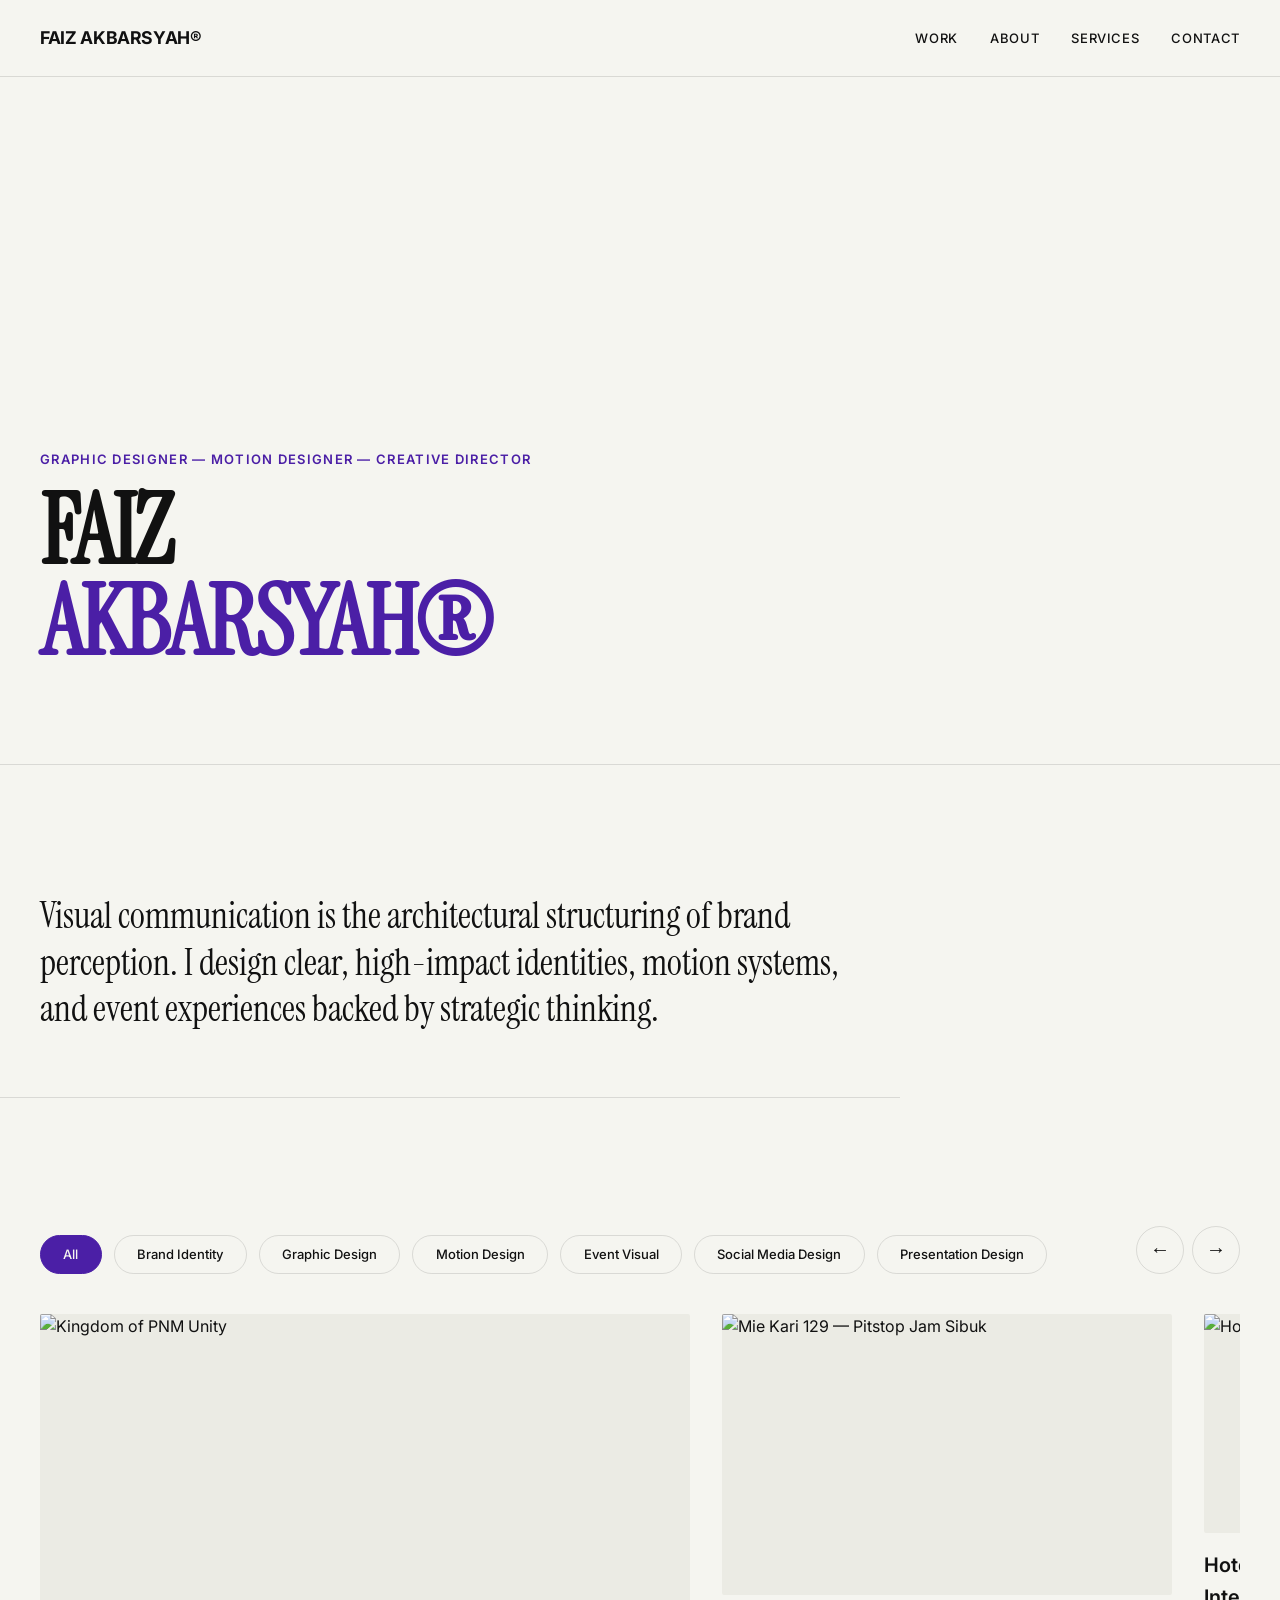
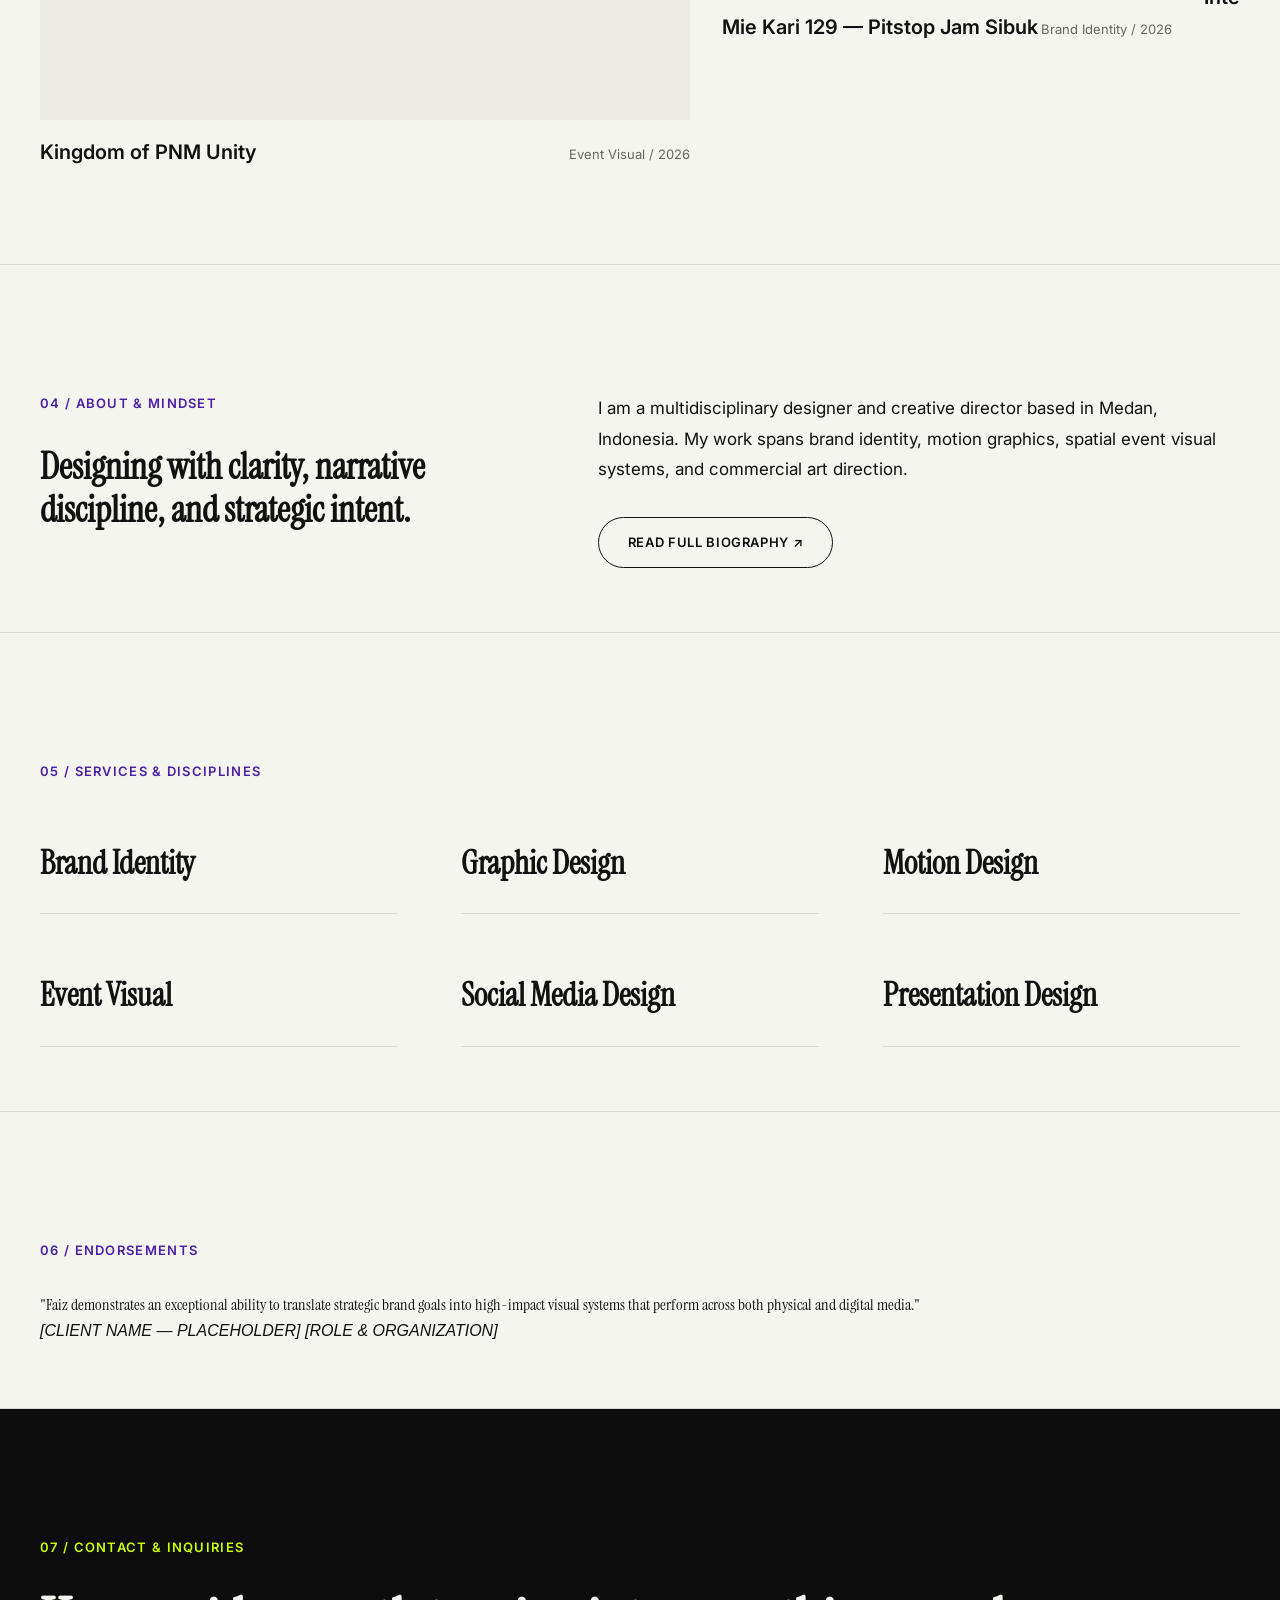
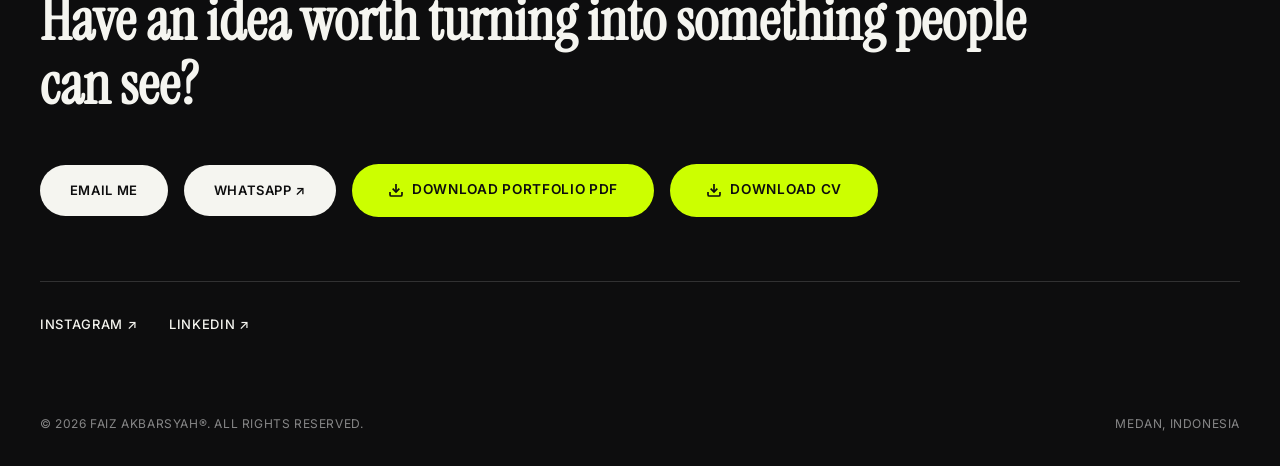
==== commit 4db620cf: "TASK #001 complete: Upgrade CTA buttons, pitch pages, and circular gallery controls" ====
--- a/index.html
+++ b/index.html
@@ -74,14 +74,20 @@
       </p>
     </section>
 
-    <!-- 03. SELECTED WORK -->
+    <!-- 03. SELECTED WORK (Task D - Kontrol Navigasi Sirkular) -->
     <section id="work" class="work-section" aria-label="Galeri Karya Terpilih">
-      <div id="filterContainer" class="filter-bar" role="group" aria-label="Filter Kategori Proyek"></div>
+      <div class="gallery-controls-header">
+        <div id="filterContainer" class="filter-bar" role="group" aria-label="Filter Kategori Proyek" style="margin-bottom:0;"></div>
+        <div class="gallery-nav-group" aria-hidden="true">
+          <button id="galleryPrev" class="gallery-nav-btn" aria-label="Previous">←</button>
+          <button id="galleryNext" class="gallery-nav-btn" aria-label="Next">→</button>
+        </div>
+      </div>
 
       <div id="workGallery" class="horizontal-gallery-wrapper" tabindex="0" aria-label="Daftar Proyek Terpilih"></div>
     </section>
 
-    <!-- 04. ABOUT PREVIEW -->
+    <!-- 04. ABOUT PREVIEW (Task A - Read Full Biography Button) -->
     <section id="about" class="about-section" aria-label="Ringkasan Tentang Faiz Akbarsyah">
       <div class="about-grid">
         <div class="about-col-left">
@@ -93,74 +99,33 @@
             I am a multidisciplinary designer and creative director based in Medan, Indonesia. My work spans brand identity, motion graphics, spatial event visual systems, and commercial art direction.
           </p>
           <div style="margin-top: 2rem;">
-            <a href="/about.html" class="btn-pill" style="background-color: var(--color-purple); color: #fff; border-color: var(--color-purple);">Read Full Biography ↗</a>
+            <a href="/about.html" class="cta-pill cta-secondary" style="border: 1px solid var(--color-text);">Read Full Biography ↗</a>
           </div>
         </div>
       </div>
     </section>
 
-    <!-- 05. SERVICES (Link Terbuka di New Tab) -->
+    <!-- 05. SERVICES (Task C - Typographic Editorial Links) -->
     <section id="services" class="services-section" aria-label="Layanan dan Disiplin">
       <p class="section-label">05 / SERVICES & DISCIPLINES</p>
       <div class="services-list">
         <a href="/services.html?category=Brand%20Identity" target="_blank" rel="noopener" class="service-item-link">
-          <div class="service-item">
-            <span class="service-num font-serif" aria-hidden="true">01</span>
-            <div class="service-content">
-              <h3 class="service-title">Brand Identity ↗</h3>
-              <p class="service-desc">Complete visual systems, logo design, typography guidelines, and brand communication assets.</p>
-            </div>
-          </div>
+          <h3 class="service-title">Brand Identity <span class="service-indicator">→</span></h3>
         </a>
-
         <a href="/services.html?category=Graphic%20Design" target="_blank" rel="noopener" class="service-item-link">
-          <div class="service-item">
-            <span class="service-num font-serif" aria-hidden="true">02</span>
-            <div class="service-content">
-              <h3 class="service-title">Graphic Design ↗</h3>
-              <p class="service-desc">Editorial layouts, key visual creation, commercial marketing collateral, and print direction.</p>
-            </div>
-          </div>
+          <h3 class="service-title">Graphic Design <span class="service-indicator">→</span></h3>
         </a>
-
         <a href="/services.html?category=Motion%20Design" target="_blank" rel="noopener" class="service-item-link">
-          <div class="service-item">
-            <span class="service-num font-serif" aria-hidden="true">03</span>
-            <div class="service-content">
-              <h3 class="service-title">Motion Design ↗</h3>
-              <p class="service-desc">Motion graphics, promotional animation loops, video titles, and LED screen visual sequences.</p>
-            </div>
-          </div>
+          <h3 class="service-title">Motion Design <span class="service-indicator">→</span></h3>
         </a>
-
         <a href="/services.html?category=Event%20Visual" target="_blank" rel="noopener" class="service-item-link">
-          <div class="service-item">
-            <span class="service-num font-serif" aria-hidden="true">04</span>
-            <div class="service-content">
-              <h3 class="service-title">Event Visual ↗</h3>
-              <p class="service-desc">3D stage renders, photobooth concepts, dynamic backdrop loops, and spatial graphics.</p>
-            </div>
-          </div>
+          <h3 class="service-title">Event Visual <span class="service-indicator">→</span></h3>
         </a>
-
         <a href="/services.html?category=Social%20Media%20Design" target="_blank" rel="noopener" class="service-item-link">
-          <div class="service-item">
-            <span class="service-num font-serif" aria-hidden="true">05</span>
-            <div class="service-content">
-              <h3 class="service-title">Social Media Design ↗</h3>
-              <p class="service-desc">Content architecture, visual editorial calendars, dynamic video templates, and digital campaigns.</p>
-            </div>
-          </div>
+          <h3 class="service-title">Social Media Design <span class="service-indicator">→</span></h3>
         </a>
-
         <a href="/services.html?category=Presentation%20Design" target="_blank" rel="noopener" class="service-item-link">
-          <div class="service-item">
-            <span class="service-num font-serif" aria-hidden="true">06</span>
-            <div class="service-content">
-              <h3 class="service-title">Presentation Design ↗</h3>
-              <p class="service-desc">High-stakes pitch decks, B2B agency proposals, keynote visual structures, and brand decks.</p>
-            </div>
-          </div>
+          <h3 class="service-title">Presentation Design <span class="service-indicator">→</span></h3>
         </a>
       </div>
     </section>
@@ -181,17 +146,24 @@
       </div>
     </section>
 
-    <!-- 07. CONTACT & FOOTER (Tombol Style Filter Kategori / Pill) -->
+    <!-- 07. CONTACT & FOOTER (Task A & B - Integrated CTA System) -->
     <section id="contact" class="contact-section" aria-label="Kontak dan Informasi">
       <div class="contact-content">
         <p class="section-label">07 / CONTACT & INQUIRIES</p>
         <h2 class="contact-heading font-serif">Have an idea worth turning into something people can see?</h2>
         
         <div class="contact-actions">
-          <a id="emailLink" href="#" class="btn-pill">Email Me</a>
-          <a id="whatsappLink" href="#" class="btn-pill" target="_blank" rel="noopener">WhatsApp ↗</a>
-          <a href="/print.html" class="btn-pill" target="_blank" rel="noopener">Download Portfolio PDF ↗</a>
-          <a href="/cv-print.html" class="btn-pill" target="_blank" rel="noopener">Download CV ↗</a>
+          <a id="emailLink" href="#" class="cta-pill cta-secondary">Email Me</a>
+          <a id="whatsappLink" href="#" class="cta-pill cta-secondary" target="_blank" rel="noopener">WhatsApp ↗</a>
+          
+          <a href="/print.html" class="cta-pill cta-primary" target="_blank" rel="noopener">
+            <svg class="cta-icon" viewBox="0 0 24 24" fill="none" stroke="currentColor"><path d="M21 15v4a2 2 0 0 1-2 2H5a2 2 0 0 1-2-2v-4"></path><polyline points="7 10 12 15 17 10"></polyline><line x1="12" y1="15" x2="12" y2="3"></line></svg>
+            Download Portfolio PDF
+          </a>
+          <a href="/cv-print.html" class="cta-pill cta-primary" target="_blank" rel="noopener">
+            <svg class="cta-icon" viewBox="0 0 24 24" fill="none" stroke="currentColor"><path d="M21 15v4a2 2 0 0 1-2 2H5a2 2 0 0 1-2-2v-4"></path><polyline points="7 10 12 15 17 10"></polyline><line x1="12" y1="15" x2="12" y2="3"></line></svg>
+            Download CV
+          </a>
         </div>
 
         <div class="social-links-row">
--- a/css/style.css
+++ b/css/style.css
@@ -18,7 +18,6 @@
 
   /* Primary Accents */
   --color-purple: #4B1FA6;
-  --color-purple-subtle: rgba(75, 31, 166, 0.08);
   --color-lime: #CCFF00;
   --color-lime-hover: #B8E600;
 
@@ -33,9 +32,8 @@
   --text-meta: 0.8125rem;
 
   /* Transitions */
-  --ease-editorial: cubic-bezier(0.16, 1, 0.3, 1);
-  --transition-fast: 0.2s var(--ease-editorial);
-  --transition-medium: 0.4s var(--ease-editorial);
+  --transition-fast: 0.2s cubic-bezier(0.16, 1, 0.3, 1);
+  --transition-medium: 0.4s cubic-bezier(0.16, 1, 0.3, 1);
 }
 
 /* Accessibility Utilities */
@@ -147,7 +145,7 @@
 
 .nav-links a:hover { color: var(--color-purple); }
 
-/* Section Containers */
+/* Layout Section Containers */
 section {
   padding: 8rem 2.5rem 4rem;
   border-bottom: 1px solid var(--color-border);
@@ -204,7 +202,7 @@
   color: var(--color-text);
 }
 
-/* Category Filter Bar & Universal Pill Button Style */
+/* Category Filter Bar */
 .filter-bar {
   display: flex;
   gap: 0.75rem;
@@ -212,7 +210,7 @@
   margin-bottom: 2.5rem;
 }
 
-.filter-btn, .btn-pill {
+.filter-btn {
   background: transparent;
   border: 1px solid var(--color-border);
   padding: 0.65rem 1.4rem;
@@ -220,38 +218,59 @@
   font-size: var(--text-meta);
   font-weight: 500;
   color: var(--color-text);
-  text-decoration: none;
   cursor: pointer;
   border-radius: 100px;
-  display: inline-flex;
+  transition: all var(--transition-fast);
+}
+
+.filter-btn.active, .filter-btn:hover {
+  background-color: var(--color-purple);
+  color: var(--color-text-inverse);
+  border-color: var(--color-purple);
+}
+
+/* Horizontal Work Gallery & Circular Controls (Task D) */
+.work-section {
+  overflow: hidden;
+  position: relative;
+}
+
+.gallery-controls-header {
+  display: flex;
+  justify-content: space-between;
+  align-items: flex-end;
+  margin-bottom: 2.5rem;
+}
+
+.gallery-nav-group {
+  display: flex;
+  gap: 0.5rem;
+}
+
+.gallery-nav-btn {
+  width: 48px;
+  height: 48px;
+  border-radius: 50%;
+  background: transparent;
+  border: 1px solid var(--color-border);
+  color: var(--color-text);
+  font-size: 1.25rem;
+  display: flex;
   align-items: center;
-  gap: 0.5rem;
-  position: relative;
-  overflow: hidden;
+  justify-content: center;
+  cursor: pointer;
   transition: all var(--transition-fast);
 }
 
-.filter-btn.active, .filter-btn:hover, .btn-pill:hover {
-  background-color: var(--color-purple);
-  color: var(--color-text-inverse) !important;
+.gallery-nav-btn:hover {
+  background: var(--color-purple);
+  color: var(--color-text-inverse);
   border-color: var(--color-purple);
 }
 
-/* Style Khusus Tombol Pill di Seksi Footer Dark Background */
-.contact-section .btn-pill {
-  border-color: rgba(255, 255, 255, 0.25);
-  color: var(--color-text-inverse);
-  background: rgba(255, 255, 255, 0.05);
-}
-
-.contact-section .btn-pill:hover {
-  background-color: var(--color-lime) !important;
-  color: var(--color-bg-dark) !important;
-  border-color: var(--color-lime) !important;
-}
-
-/* Horizontal Work Gallery */
-.work-section { overflow: hidden; }
+@media (max-width: 768px) {
+  .gallery-nav-group { display: none; }
+}
 
 .horizontal-gallery-wrapper {
   display: flex;
@@ -259,13 +278,11 @@
   overflow-x: auto;
   scroll-snap-type: x mandatory;
   padding-bottom: 2rem;
-  scrollbar-width: thin;
-  scrollbar-color: var(--color-purple) var(--color-surface);
-}
-
-.horizontal-gallery-wrapper::-webkit-scrollbar { height: 6px; }
-.horizontal-gallery-wrapper::-webkit-scrollbar-track { background: var(--color-surface); }
-.horizontal-gallery-wrapper::-webkit-scrollbar-thumb { background-color: var(--color-purple); border-radius: 10px; }
+  scrollbar-width: none;
+  -webkit-overflow-scrolling: touch;
+}
+
+.horizontal-gallery-wrapper::-webkit-scrollbar { display: none; }
 
 .project-card {
   flex: 0 0 450px;
@@ -373,45 +390,80 @@
 .matrix-title { font-weight: 600; font-size: var(--text-body); }
 .matrix-desc { font-size: var(--text-meta); color: var(--color-text-muted); }
 
-/* Services Section */
+/* Services Section (Task C - Editorial Typographic Links) */
 .services-list {
   display: grid;
   grid-template-columns: repeat(auto-fit, minmax(300px, 1fr));
-  gap: 3rem;
+  column-gap: 4rem;
+  row-gap: 2rem;
   margin-top: 2rem;
 }
 
 .service-item-link {
   text-decoration: none;
   color: inherit;
-  display: block;
-}
-
-.service-item {
-  display: flex;
-  gap: 1.5rem;
+  display: flex;
+  flex-direction: column;
+  gap: 0.5rem;
+  padding: 1.5rem 0;
+  border-bottom: 1px solid var(--color-border);
+  transition: all var(--transition-fast);
+}
+
+.service-title {
+  font-family: var(--font-serif);
+  font-size: 2rem;
+  display: flex;
+  justify-content: space-between;
+  align-items: center;
+  transition: color var(--transition-fast);
+}
+
+.service-indicator {
+  opacity: 0;
+  transform: translateX(-10px);
+  transition: all var(--transition-fast);
+  color: var(--color-lime);
+  font-family: var(--font-sans);
+}
+
+.service-item-link:hover .service-title { color: var(--color-purple); }
+.service-item-link:hover .service-indicator { opacity: 1; transform: translateX(0); }
+
+/* Service Pitch Page Architecture */
+.pitch-grid {
+  display: grid;
+  grid-template-columns: 1fr 2fr;
+  gap: 4rem;
+  margin-bottom: 6rem;
   border-top: 1px solid var(--color-border);
-  padding-top: 1.5rem;
-  cursor: pointer;
-  transition: transform var(--transition-fast);
-}
-
-.service-item:hover { transform: translateY(-4px); }
-.service-item:hover .service-title { color: var(--color-purple); }
-
-.service-num { font-size: 2rem; color: var(--color-purple); line-height: 1; }
-.service-title { font-size: 1.25rem; font-weight: 600; margin-bottom: 0.5rem; transition: color var(--transition-fast); }
-.service-desc { font-size: var(--text-meta); color: var(--color-text-muted); line-height: 1.6; }
-
-/* Testimonials Section */
-.testimonials-grid { max-width: 900px; margin-top: 2rem; }
-.testimonial-card { border-left: 3px solid var(--color-purple); padding-left: 2rem; }
-.testimonial-quote { font-size: var(--text-h2); line-height: 1.3; margin-bottom: 1.5rem; }
-.testimonial-author { display: flex; flex-direction: column; font-style: normal; }
-.author-name { font-weight: 600; font-size: var(--text-body); }
-.author-role { font-size: var(--text-meta); color: var(--color-text-muted); }
-
-/* Contact & Footer */
+  padding-top: 3rem;
+}
+
+@media (max-width: 900px) {
+  .pitch-grid { grid-template-columns: 1fr; gap: 1rem; }
+}
+
+.pitch-step {
+  font-size: var(--text-meta);
+  font-weight: 700;
+  color: var(--color-purple);
+  letter-spacing: 0.05em;
+}
+
+.pitch-content h3 {
+  font-family: var(--font-serif);
+  font-size: 2rem;
+  margin-bottom: 1rem;
+}
+
+.pitch-content p {
+  font-size: var(--text-body);
+  line-height: 1.8;
+  color: var(--color-text-muted);
+}
+
+/* CTA Button System (Task A & B) */
 .contact-section {
   background-color: var(--color-bg-dark);
   color: var(--color-text-inverse);
@@ -430,9 +482,60 @@
 
 .contact-actions {
   display: flex;
-  gap: 0.75rem;
+  gap: 1rem;
   flex-wrap: wrap;
   margin-bottom: 4rem;
+  align-items: center;
+}
+
+/* Base CTA Pill */
+.cta-pill {
+  font-family: var(--font-sans);
+  font-size: var(--text-meta);
+  font-weight: 600;
+  letter-spacing: 0.05em;
+  text-transform: uppercase;
+  text-decoration: none;
+  border-radius: 100px;
+  padding: 0.9rem 1.8rem;
+  display: inline-flex;
+  align-items: center;
+  justify-content: center;
+  gap: 0.5rem;
+  transition: all var(--transition-fast);
+  border: 1px solid transparent;
+}
+
+/* Secondary CTA (White Background, Black Text -> Purple Hover) */
+.cta-secondary {
+  background-color: #F5F5F0;
+  color: #0D0D0E;
+}
+
+.cta-secondary:hover {
+  background-color: var(--color-purple);
+  color: var(--color-lime);
+  border-color: var(--color-lime);
+}
+
+/* Primary CTA (Lime Background, Black Text -> Purple Hover) */
+.cta-primary {
+  background-color: var(--color-lime);
+  color: #0D0D0E;
+  padding: 0.9rem 2.2rem;
+  font-size: 0.85rem;
+}
+
+.cta-primary:hover {
+  background-color: var(--color-purple);
+  color: #F5F5F0;
+  border-color: #F5F5F0;
+}
+
+.cta-icon {
+  width: 16px;
+  height: 16px;
+  stroke-width: 2.5;
 }
 
 .social-links-row {
@@ -468,7 +571,7 @@
   .site-footer { flex-direction: column; gap: 0.5rem; }
 }
 
-/* Case Study Styling */
+/* Case Study & Print Overrides */
 .case-study-hero { padding-top: 10rem; padding-bottom: 4rem; }
 
 .case-study-meta-grid {
@@ -650,14 +753,6 @@
   color: var(--color-text-muted);
 }
 
-/* Services Page Grid System */
-.services-page-grid {
-  display: grid;
-  grid-template-columns: repeat(auto-fill, minmax(320px, 1fr));
-  gap: 2.5rem;
-  margin-top: 3rem;
-}
-
 /* Reduced Motion */
 @media (prefers-reduced-motion: reduce) {
   *, ::before, ::after {
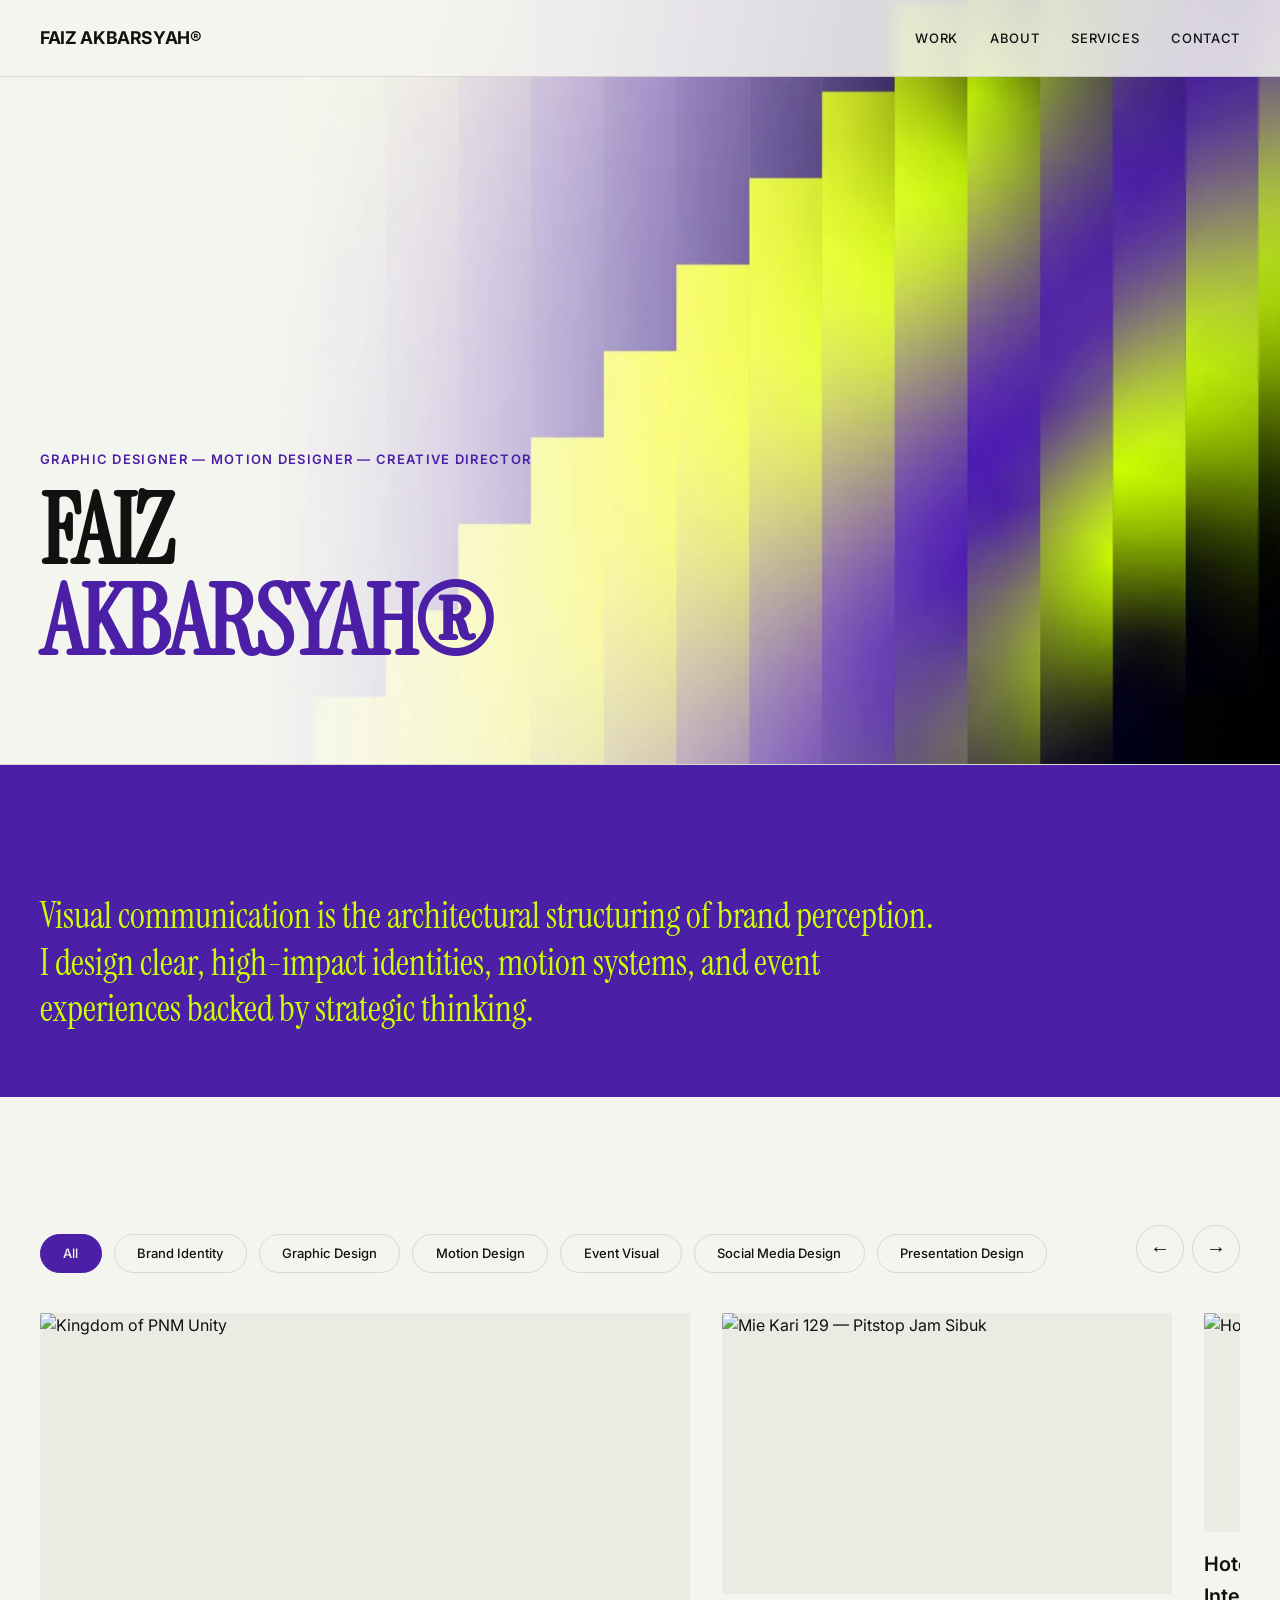
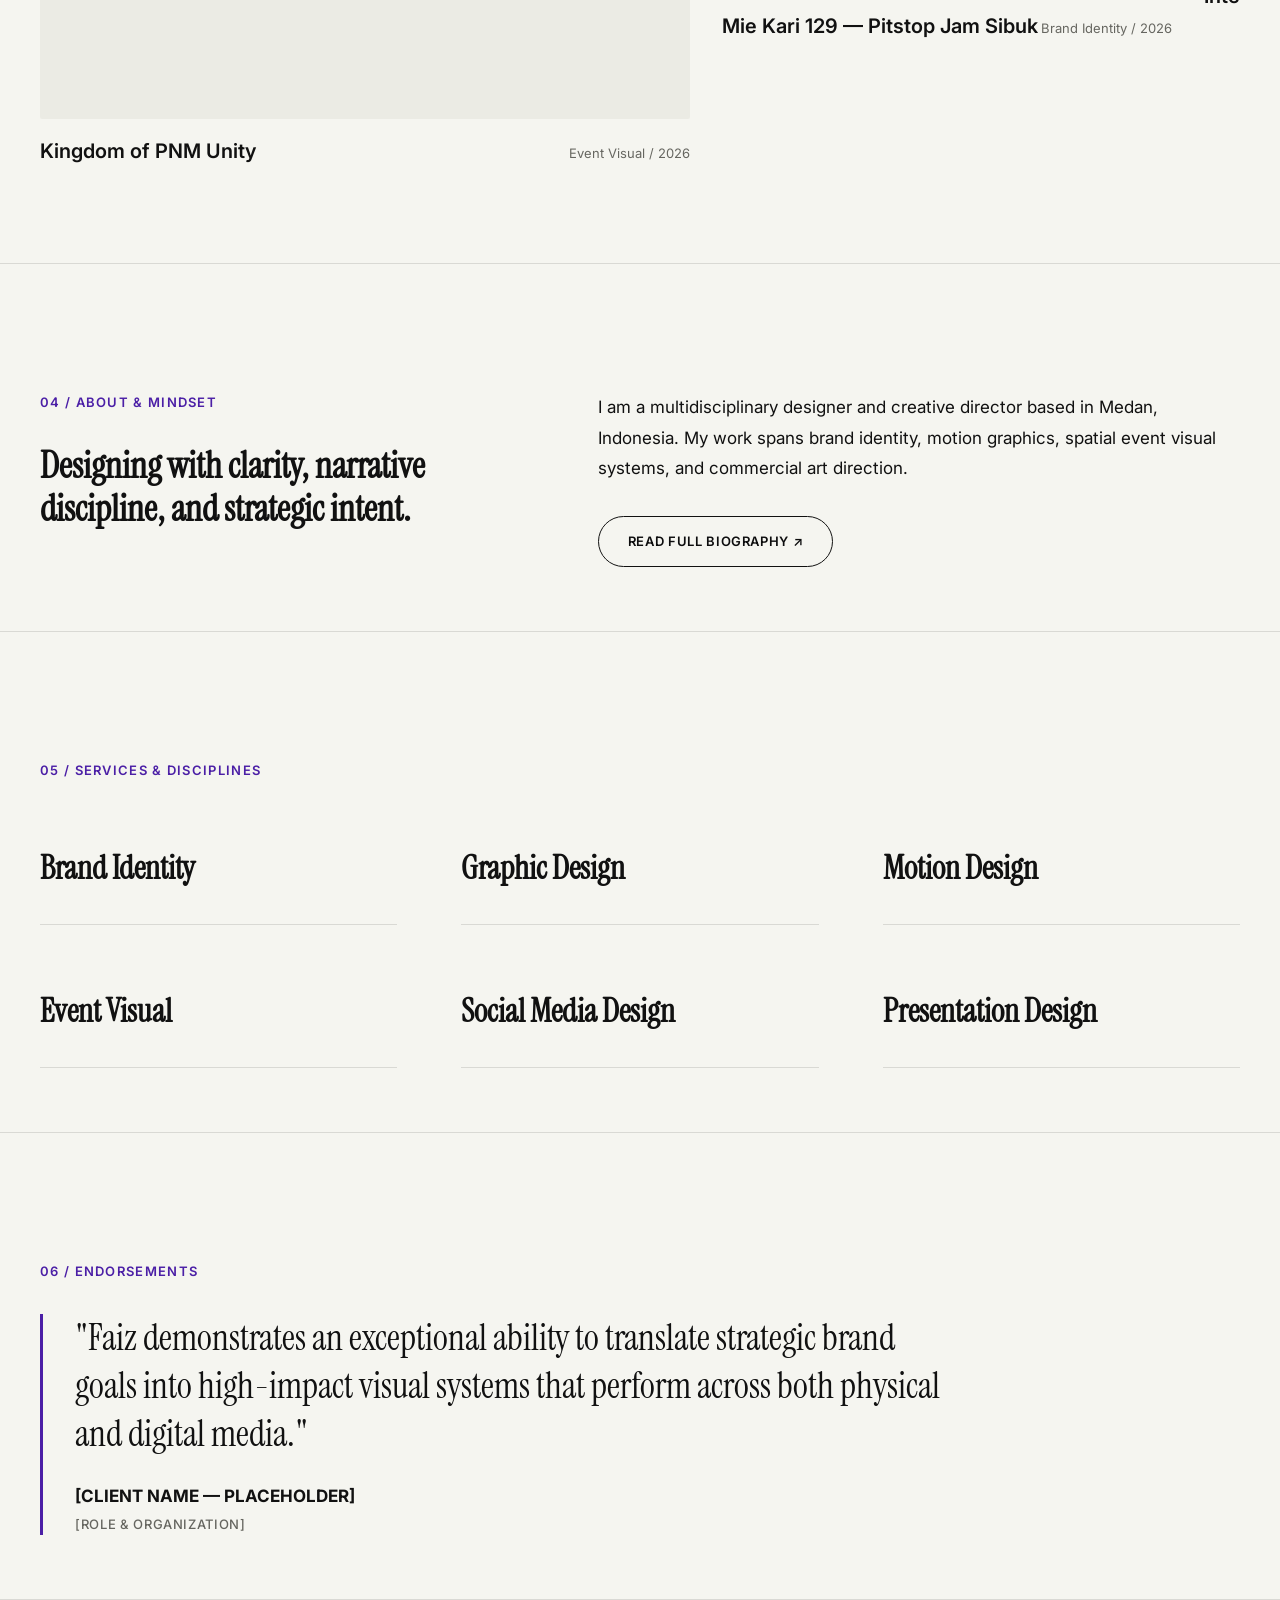
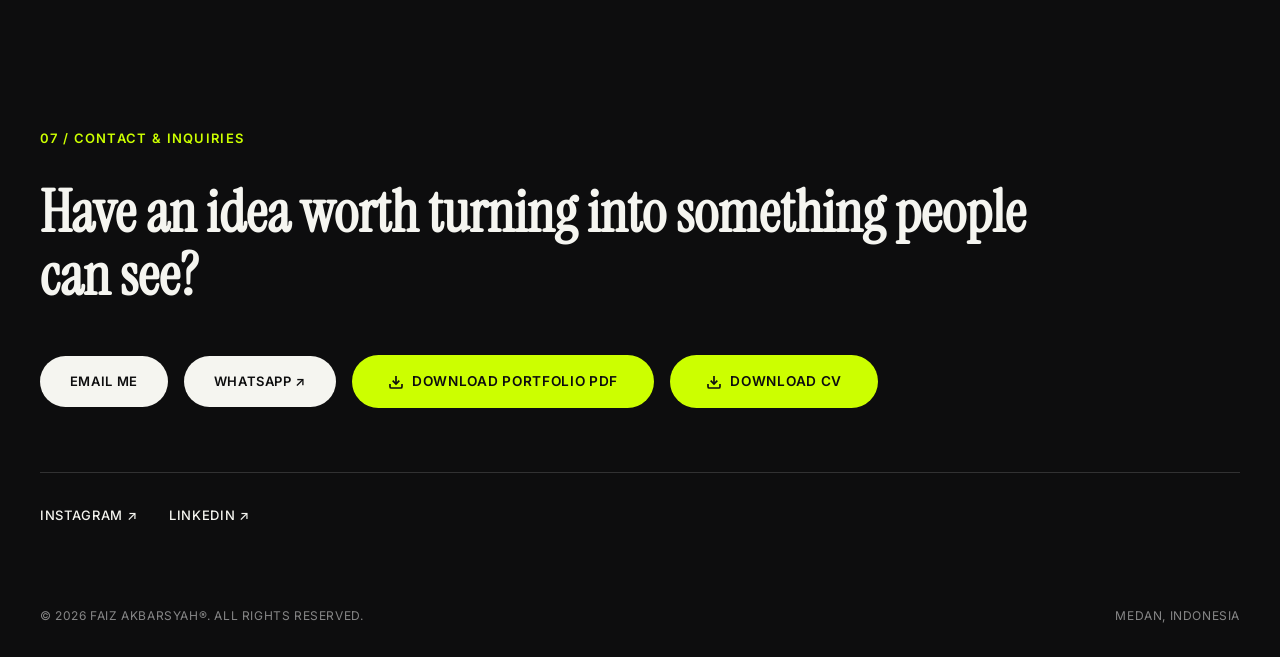
==== commit c9a36761: "fix footer button and download button, add hero cover, adjust responsive layout" ====
--- a/index.html
+++ b/index.html
@@ -47,7 +47,10 @@
 
   <header class="site-header" role="banner">
     <a href="/" class="brand-logo" aria-label="Beranda FAIZ AKBARSYAH">FAIZ AKBARSYAH®</a>
-    <nav aria-label="Navigasi Utama">
+    <button id="navToggleBtn" class="nav-toggle-btn" type="button" aria-label="Buka Menu Navigasi" aria-expanded="false" aria-controls="mainNav">
+      <span class="nav-toggle-icon"></span>
+    </button>
+    <nav id="mainNav" aria-label="Navigasi Utama">
       <ul class="nav-links">
         <li><a href="#work">Work</a></li>
         <li><a href="/about.html">About</a></li>
@@ -60,6 +63,12 @@
   <main id="main-content" role="main">
     <!-- 01. HERO SECTION -->
     <section class="hero-section" aria-label="Pengenalan Utama">
+      <div class="hero-bg" aria-hidden="true">
+        <picture>
+          <source srcset="/assets/images/hero-cover.webp" type="image/webp">
+          <img class="hero-cover-img" src="/assets/images/hero-cover.jpg" alt="" loading="eager" fetchpriority="high" />
+        </picture>
+      </div>
       <p class="hero-subtitle">Graphic Designer — Motion Designer — Creative Director</p>
       <h1 class="hero-title">
         <span class="hero-title-line">FAIZ</span>
@@ -110,22 +119,22 @@
       <p class="section-label">05 / SERVICES & DISCIPLINES</p>
       <div class="services-list">
         <a href="/services.html?category=Brand%20Identity" target="_blank" rel="noopener" class="service-item-link">
-          <h3 class="service-title">Brand Identity <span class="service-indicator">→</span></h3>
+          <h3 class="service-title">Brand Identity <span class="service-indicator">↗</span></h3>
         </a>
         <a href="/services.html?category=Graphic%20Design" target="_blank" rel="noopener" class="service-item-link">
-          <h3 class="service-title">Graphic Design <span class="service-indicator">→</span></h3>
+          <h3 class="service-title">Graphic Design <span class="service-indicator">↗</span></h3>
         </a>
         <a href="/services.html?category=Motion%20Design" target="_blank" rel="noopener" class="service-item-link">
-          <h3 class="service-title">Motion Design <span class="service-indicator">→</span></h3>
+          <h3 class="service-title">Motion Design <span class="service-indicator">↗</span></h3>
         </a>
         <a href="/services.html?category=Event%20Visual" target="_blank" rel="noopener" class="service-item-link">
-          <h3 class="service-title">Event Visual <span class="service-indicator">→</span></h3>
+          <h3 class="service-title">Event Visual <span class="service-indicator">↗</span></h3>
         </a>
         <a href="/services.html?category=Social%20Media%20Design" target="_blank" rel="noopener" class="service-item-link">
-          <h3 class="service-title">Social Media Design <span class="service-indicator">→</span></h3>
+          <h3 class="service-title">Social Media Design <span class="service-indicator">↗</span></h3>
         </a>
         <a href="/services.html?category=Presentation%20Design" target="_blank" rel="noopener" class="service-item-link">
-          <h3 class="service-title">Presentation Design <span class="service-indicator">→</span></h3>
+          <h3 class="service-title">Presentation Design <span class="service-indicator">↗</span></h3>
         </a>
       </div>
     </section>
--- a/css/style.css
+++ b/css/style.css
@@ -145,6 +145,94 @@
 
 .nav-links a:hover { color: var(--color-purple); }
 
+/* Mobile Navigation — Hamburger Toggle & Fullscreen Overlay */
+.nav-toggle-btn {
+  display: none;
+  background: transparent;
+  border: none;
+  cursor: pointer;
+  width: 44px;
+  height: 44px;
+  align-items: center;
+  justify-content: center;
+  position: relative;
+  z-index: 210;
+  padding: 0;
+}
+
+.nav-toggle-icon {
+  position: relative;
+  display: block;
+  width: 22px;
+  height: 2px;
+  background-color: var(--color-text);
+  transition: background-color var(--transition-fast);
+}
+
+.nav-toggle-icon::before,
+.nav-toggle-icon::after {
+  content: '';
+  position: absolute;
+  left: 0;
+  width: 22px;
+  height: 2px;
+  background-color: var(--color-text);
+  transition: transform var(--transition-fast), top var(--transition-fast);
+}
+
+.nav-toggle-icon::before { top: -7px; }
+.nav-toggle-icon::after { top: 7px; }
+
+/* "X" state saat menu terbuka */
+body.nav-open .nav-toggle-icon { background-color: transparent; }
+body.nav-open .nav-toggle-icon::before { top: 0; transform: rotate(45deg); }
+body.nav-open .nav-toggle-icon::after { top: 0; transform: rotate(-45deg); }
+
+@media (max-width: 768px) {
+  .nav-toggle-btn { display: flex; }
+
+  /* Overlay fullscreen gelap berisi nav-links, disembunyikan by default */
+  .site-header > nav {
+    position: fixed;
+    top: 0;
+    left: 0;
+    width: 100%;
+    height: 100vh;
+    height: 100dvh;
+    background-color: var(--color-bg-dark);
+    display: flex;
+    align-items: center;
+    justify-content: center;
+    opacity: 0;
+    visibility: hidden;
+    transform: translateY(-12px);
+    transition: opacity var(--transition-medium), transform var(--transition-medium), visibility var(--transition-medium);
+    z-index: 150;
+  }
+
+  body.nav-open .site-header > nav {
+    opacity: 1;
+    visibility: visible;
+    transform: translateY(0);
+  }
+
+  .site-header .nav-links {
+    flex-direction: column;
+    gap: 2.5rem;
+    text-align: center;
+  }
+
+  .site-header .nav-links a {
+    font-size: 1.5rem;
+    color: var(--color-text-inverse) !important;
+  }
+
+  .site-header .nav-links a:hover { color: var(--color-lime) !important; }
+
+  /* Kunci scroll body saat overlay menu terbuka */
+  body.nav-open { overflow: hidden; }
+}
+
 /* Layout Section Containers */
 section {
   padding: 8rem 2.5rem 4rem;
@@ -164,6 +252,44 @@
   justify-content: flex-end;
   padding-bottom: 4rem;
   overflow: hidden;
+  position: relative; /* konteks posisi untuk .hero-bg, tidak mengubah flex layout teks */
+}
+
+/* Hero Cover Image — full-bleed, desain kustom dari user (bukan lagi CSS-generated blob/glass).
+   Layer dekoratif absolute di belakang teks (z-index: -1), sehingga TIDAK
+   mempengaruhi posisi/layout .hero-subtitle & .hero-title sama sekali.
+   Parallax cursor + zoom scroll digerakkan oleh js/app.js -> initHeroDynamicBackground(). */
+.hero-bg {
+  position: absolute;
+  inset: 0;
+  z-index: -1;
+  overflow: hidden;
+  pointer-events: none;
+}
+
+.hero-cover-img {
+  position: absolute;
+  top: -4%;
+  left: -4%;
+  width: 108%;
+  height: 108%;
+  object-fit: cover;
+  object-position: 62% center; /* fokus ke area transisi warna paling kaya di desain */
+  will-change: transform;
+  transform: translate3d(0, 0, 0) scale(1);
+  /* Transisi CSS yang menghaluskan animasi (bukan JS rAF loop terus-menerus) — jauh lebih ringan */
+  transition: transform 0.5s cubic-bezier(0.16, 1, 0.3, 1);
+}
+
+@media (max-width: 768px) {
+  .hero-cover-img {
+    /* Crop mobile portrait lebih sempit — geser fokus agar pita warna aksen tetap kelihatan */
+    object-position: 78% center;
+  }
+}
+
+@media (prefers-reduced-motion: reduce) {
+  .hero-cover-img { transition: none; }
 }
 
 .hero-title {
@@ -192,14 +318,20 @@
   margin-bottom: 1rem;
 }
 
-/* Short Manifesto */
-.manifesto-section { max-width: 900px; }
+/* Short Manifesto — Full-Bleed Purple Band (pola sama dengan .contact-section) */
+.manifesto-section {
+  max-width: none;
+  background-color: var(--color-purple);
+  color: var(--color-lime);
+  border-bottom: none;
+}
 
 .manifesto-text {
   font-family: var(--font-serif);
   font-size: var(--text-h2);
   line-height: 1.3;
-  color: var(--color-text);
+  color: var(--color-lime);
+  max-width: 900px;
 }
 
 /* Category Filter Bar */
@@ -372,6 +504,7 @@
 @media (max-width: 900px) {
   .about-grid { grid-template-columns: 1fr; gap: 2rem; }
   .about-page-container { padding: 0 1.5rem; }
+  .about-photo-card { max-width: 160px; margin-bottom: 2rem; }
 }
 
 .about-heading { font-size: var(--text-h2); line-height: 1.2; }
@@ -389,6 +522,37 @@
 .matrix-item { display: flex; flex-direction: column; gap: 0.25rem; }
 .matrix-title { font-weight: 600; font-size: var(--text-body); }
 .matrix-desc { font-size: var(--text-meta); color: var(--color-text-muted); }
+
+/* About Page — Profile Photo Identity Card */
+.about-photo-card {
+  max-width: 220px;
+  margin-bottom: 2.5rem;
+}
+
+.about-photo-frame {
+  width: 100%;
+  aspect-ratio: 4 / 5;
+  overflow: hidden;
+  border: 1px solid var(--color-purple);
+  background-color: var(--color-surface);
+}
+
+.about-photo-frame img {
+  width: 100%;
+  height: 100%;
+  object-fit: cover;
+  display: block;
+}
+
+.about-photo-caption {
+  display: block;
+  margin-top: 0.75rem;
+  font-size: var(--text-meta);
+  font-weight: 600;
+  letter-spacing: 0.08em;
+  text-transform: uppercase;
+  color: var(--color-purple);
+}
 
 /* Services Section (Task C - Editorial Typographic Links) */
 .services-list {
@@ -413,22 +577,77 @@
 .service-title {
   font-family: var(--font-serif);
   font-size: 2rem;
-  display: flex;
-  justify-content: space-between;
+  display: inline-flex;
   align-items: center;
-  transition: color var(--transition-fast);
+  align-self: flex-start;
+  gap: 0.75rem;
+  padding: 0.35rem 0;
+  border-radius: 100px;
+  transition: all var(--transition-fast);
 }
 
 .service-indicator {
   opacity: 0;
-  transform: translateX(-10px);
+  transform: translate(-4px, 4px);
   transition: all var(--transition-fast);
   color: var(--color-lime);
   font-family: var(--font-sans);
 }
 
-.service-item-link:hover .service-title { color: var(--color-purple); }
-.service-item-link:hover .service-indicator { opacity: 1; transform: translateX(0); }
+.service-item-link:hover .service-title {
+  background-color: var(--color-purple);
+  color: #F5F5F0;
+  padding: 0.35rem 1.25rem;
+  transform: translateY(-2px);
+}
+
+.service-item-link:hover .service-indicator {
+  opacity: 1;
+  transform: translate(0, 0);
+}
+
+/* Testimonials / Endorsements Section (06) */
+.testimonials-grid {
+  display: flex;
+  flex-direction: column;
+  gap: 3rem;
+  max-width: 900px;
+}
+
+.testimonial-card {
+  border-left: 3px solid var(--color-purple);
+  padding-left: 2rem;
+}
+
+.testimonial-quote {
+  font-size: var(--text-h2);
+  line-height: 1.35;
+  color: var(--color-text);
+  margin-bottom: 1.5rem;
+}
+
+.testimonial-author {
+  display: flex;
+  flex-direction: column;
+  gap: 0.25rem;
+  font-style: normal;
+}
+
+.author-name {
+  font-family: var(--font-sans);
+  font-weight: 700;
+  font-size: var(--text-body);
+  color: var(--color-text);
+}
+
+.author-role {
+  font-family: var(--font-sans);
+  font-size: var(--text-meta);
+  font-weight: 500;
+  letter-spacing: 0.05em;
+  text-transform: uppercase;
+  color: var(--color-text-muted);
+}
 
 /* Service Pitch Page Architecture */
 .pitch-grid {
@@ -532,6 +751,20 @@
   border-color: #F5F5F0;
 }
 
+/* Accent CTA (Purple Background, White Text -> Lime Hover)
+   Digunakan untuk aksen kontekstual di luar grup CTA utama,
+   misalnya tombol "Download ATS-Friendly CV" di halaman About. */
+.cta-accent {
+  background-color: var(--color-purple);
+  color: #F5F5F0;
+}
+
+.cta-accent:hover {
+  background-color: var(--color-lime);
+  color: #0D0D0E;
+  border-color: var(--color-purple);
+}
+
 .cta-icon {
   width: 16px;
   height: 16px;
@@ -691,6 +924,49 @@
 
 .btn-print-action:hover { background-color: var(--color-lime-hover); }
 
+@media (max-width: 768px) {
+  .print-controls-header {
+    flex-direction: column;
+    align-items: stretch;
+    gap: 1rem;
+    padding: 1rem 1.25rem;
+  }
+
+  .print-controls-left {
+    flex-wrap: wrap;
+    row-gap: 0.5rem;
+  }
+
+  .print-separator { display: none; }
+
+  .print-title {
+    font-size: 0.7rem;
+    width: 100%;
+  }
+
+  .print-controls-right {
+    flex-wrap: wrap;
+    width: 100%;
+  }
+
+  .print-label { display: none; }
+
+  .print-select {
+    flex: 1;
+    min-width: 0;
+  }
+
+  .btn-print-action {
+    width: 100%;
+    justify-content: center;
+  }
+}
+
+@media (max-width: 480px) {
+  .print-controls-right { flex-direction: column; align-items: stretch; }
+  .print-select { width: 100%; }
+}
+
 .print-document { max-width: 1100px; margin: 0 auto; padding: 3rem 2rem; }
 
 .print-doc-header {
@@ -705,6 +981,81 @@
 .print-doc-title { font-size: 2.5rem; line-height: 1; }
 .print-doc-subtitle { font-size: var(--text-meta); color: var(--color-text-muted); margin-top: 0.5rem; }
 .print-doc-meta { text-align: right; display: flex; flex-direction: column; gap: 0.25rem; }
+
+/* About Me — target ±50% tinggi halaman pertama A4 (lihat catatan presisi di respons chat) */
+.print-about-section {
+  min-height: 10cm;
+  padding: 1.5rem 0 2.5rem;
+  border-bottom: 1px dashed var(--color-border);
+  margin-bottom: 3rem;
+  page-break-inside: avoid;
+}
+
+.print-about-title {
+  font-size: 1.75rem;
+  color: var(--color-purple);
+  margin-bottom: 1.25rem;
+}
+
+.print-about-text {
+  font-size: var(--text-body);
+  line-height: 1.9;
+  color: #222;
+  max-width: 800px;
+}
+
+/* Print Portfolio — About Section: Photo + Text Grid */
+.print-about-grid {
+  display: grid;
+  grid-template-columns: 220px 1fr;
+  gap: 2.5rem;
+  align-items: start;
+}
+
+.print-about-photo-wrap {
+  display: flex;
+  flex-direction: column;
+}
+
+.print-about-photo-frame {
+  width: 100%;
+  aspect-ratio: 4 / 5;
+  overflow: hidden;
+  border: 1px solid var(--color-purple);
+  background-color: var(--color-surface);
+}
+
+.print-about-photo-frame img {
+  width: 100%;
+  height: 100%;
+  object-fit: cover;
+  display: block;
+}
+
+.print-about-photo-caption {
+  display: block;
+  margin-top: 0.75rem;
+  font-size: 0.7rem;
+  font-weight: 700;
+  letter-spacing: 0.08em;
+  text-transform: uppercase;
+  color: var(--color-purple);
+}
+
+.print-about-text-wrap {
+  display: flex;
+  flex-direction: column;
+  justify-content: center;
+}
+
+@media (max-width: 700px) {
+  .print-about-grid { grid-template-columns: 1fr; }
+  .print-about-photo-wrap { max-width: 220px; }
+}
+
+@media print {
+  .print-about-grid { grid-template-columns: 200px 1fr; }
+}
 
 .print-tag {
   font-size: 0.75rem;
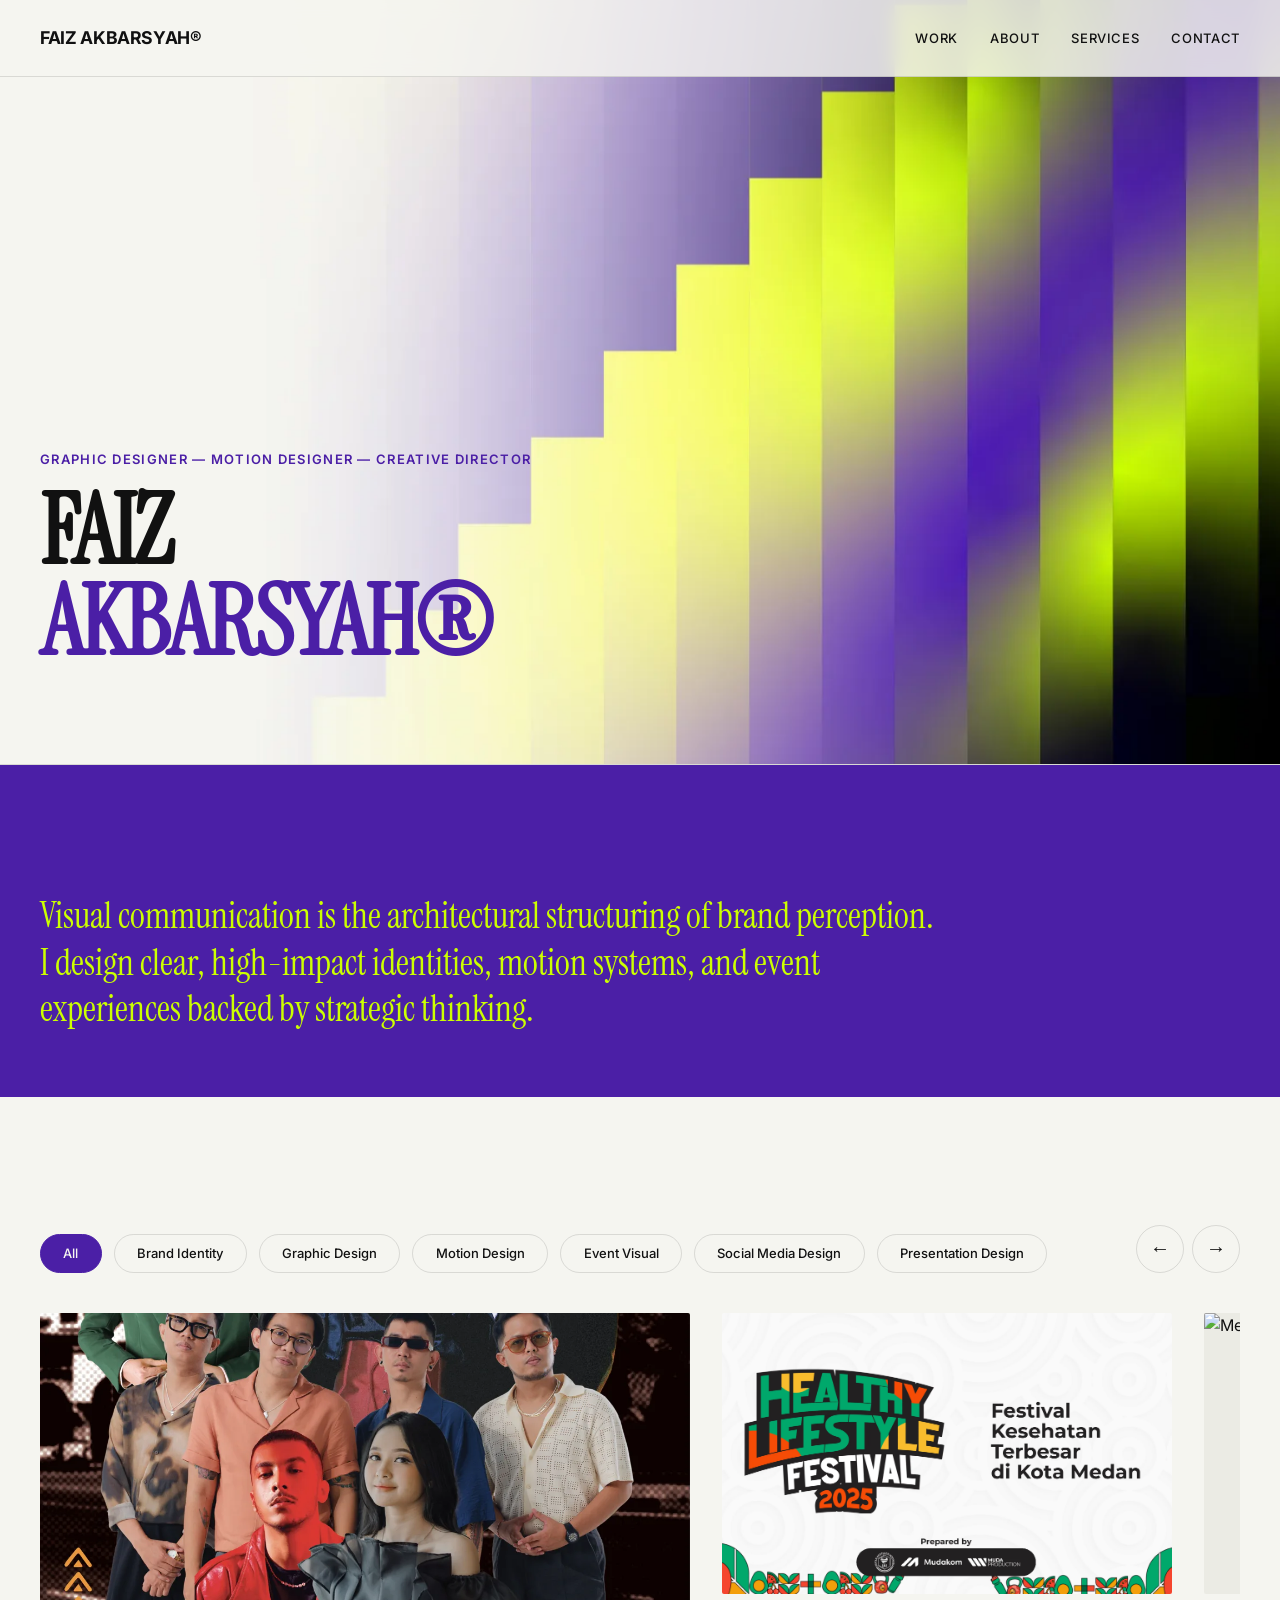
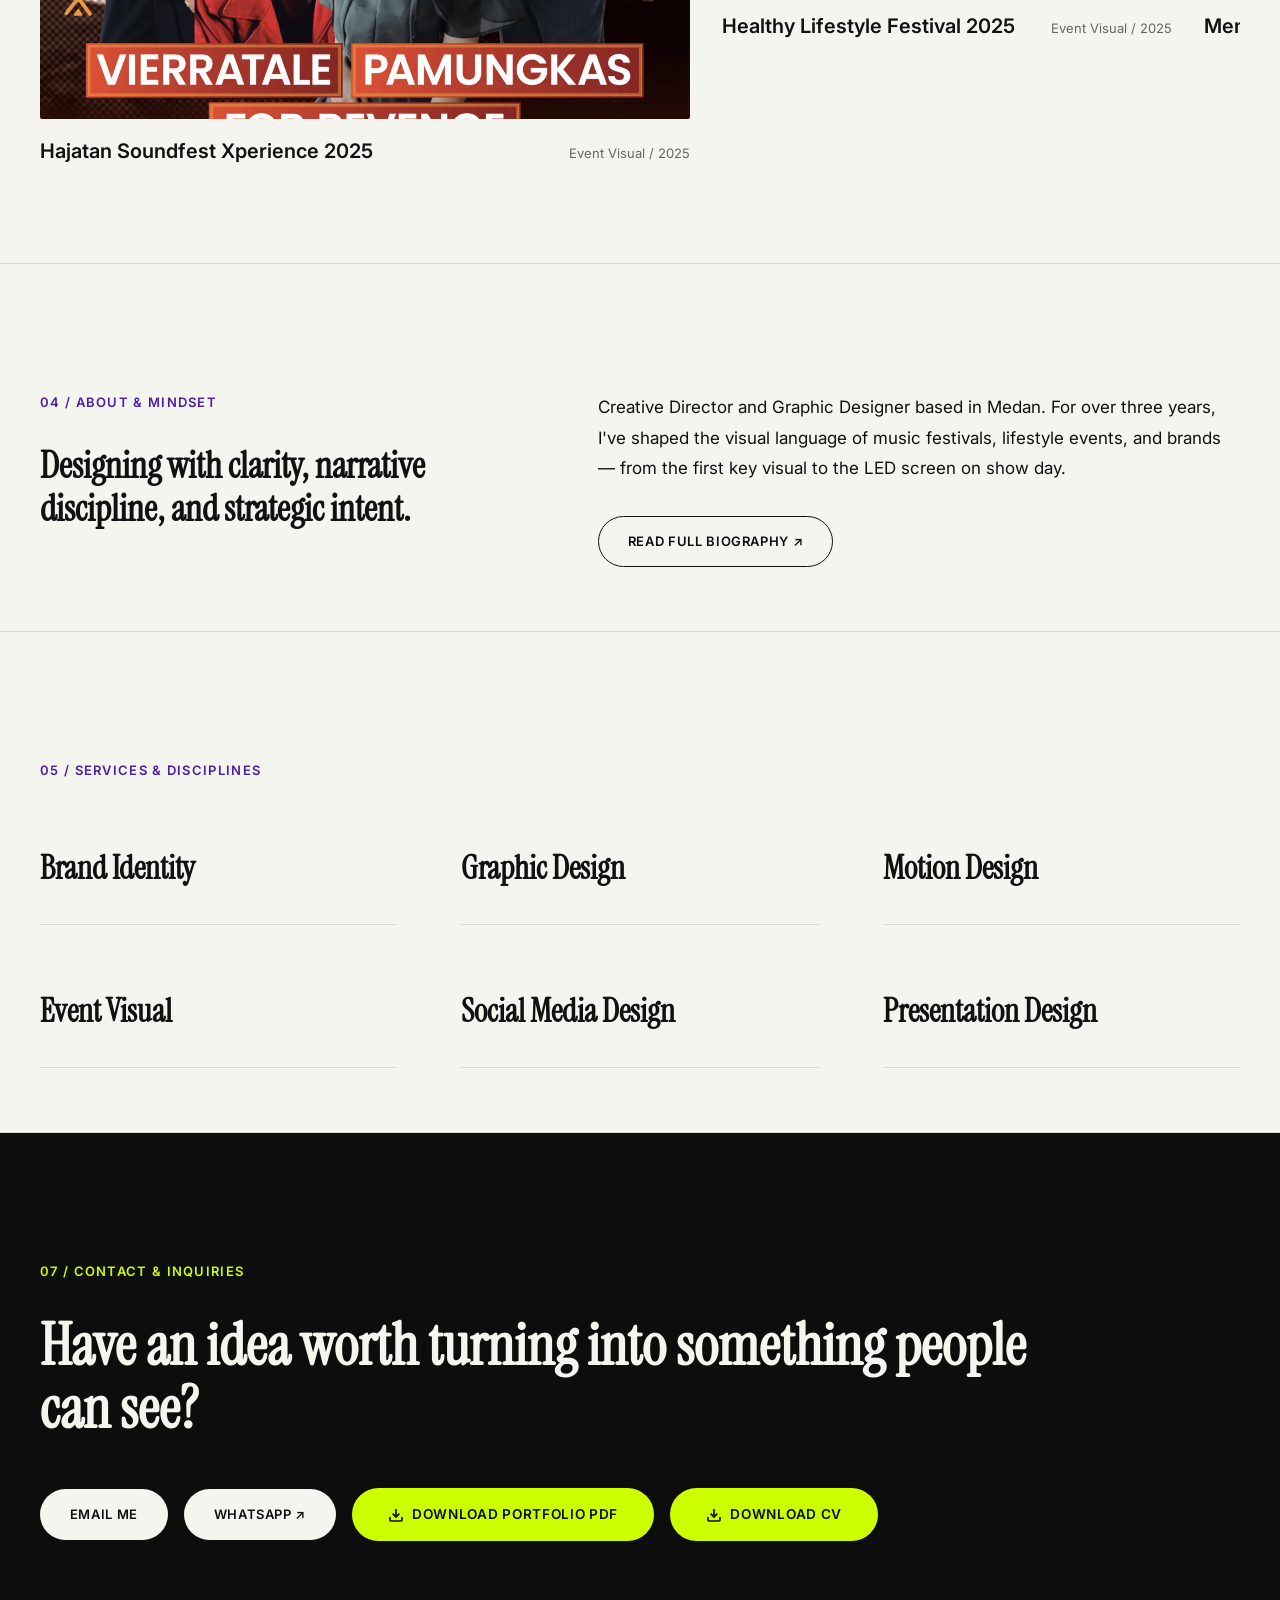
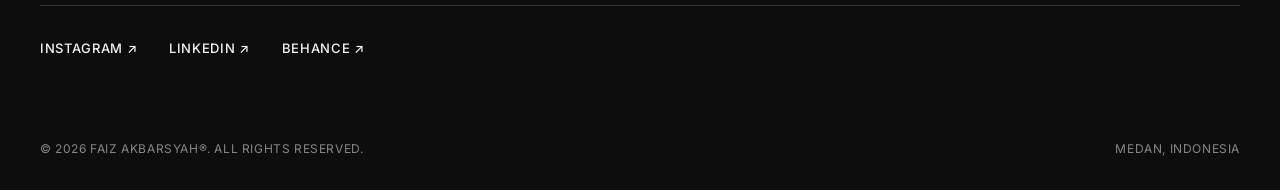
==== commit cb53c3ac: "feat: about page from resume, stats & career timeline, profile photo, behance" ====
--- a/index.html
+++ b/index.html
@@ -9,19 +9,19 @@
   <meta name="description" content="Portofolio digital resmi Faiz Akbarsyah. Creative Director dan Multidisciplinary Designer spesialis Brand Identity, Motion Design, Event Visual, dan Editorial Web Design.">
   <meta name="author" content="Faiz Akbarsyah">
   <meta name="robots" content="index, follow">
-  <link rel="canonical" href="https://faizakbarsyah.com/">
+  <link rel="canonical" href="https://faizcreativework.netlify.app/">
 
   <meta property="og:type" content="website">
-  <meta property="og:url" content="https://faizakbarsyah.com/">
+  <meta property="og:url" content="https://faizcreativework.netlify.app/">
   <meta property="og:title" content="FAIZ AKBARSYAH® — Graphic Designer, Motion Designer & Creative Director">
   <meta property="og:description" content="Portofolio digital resmi Faiz Akbarsyah. Creative Director dan Multidisciplinary Designer spesialis Brand Identity, Motion Design, Event Visual, dan Editorial Web Design.">
-  <meta property="og:image" content="https://faizakbarsyah.com/assets/og-cover.jpg">
+  <meta property="og:image" content="https://faizcreativework.netlify.app/assets/og-cover.jpg">
 
   <meta property="twitter:card" content="summary_large_image">
-  <meta property="twitter:url" content="https://faizakbarsyah.com/">
+  <meta property="twitter:url" content="https://faizcreativework.netlify.app/">
   <meta property="twitter:title" content="FAIZ AKBARSYAH® — Graphic Designer, Motion Designer & Creative Director">
   <meta property="twitter:description" content="Portofolio digital resmi Faiz Akbarsyah. Creative Director dan Multidisciplinary Designer spesialis Brand Identity, Motion Design, Event Visual, dan Editorial Web Design.">
-  <meta property="twitter:image" content="https://faizakbarsyah.com/assets/og-cover.jpg">
+  <meta property="twitter:image" content="https://faizcreativework.netlify.app/assets/og-cover.jpg">
 
   <link rel="icon" type="image/svg+xml" href="/assets/icons/favicon.svg">
   <link rel="stylesheet" href="/css/style.css">
@@ -33,10 +33,12 @@
     "name": "Faiz Akbarsyah",
     "alternateName": "FAIZ AKBARSYAH®",
     "jobTitle": "Creative Director & Multidisciplinary Designer",
-    "url": "https://faizakbarsyah.com",
+    "url": "https://faizcreativework.netlify.app",
+    "email": "mailto:faiz.akbarsyah@gmail.com",
     "sameAs": [
       "https://instagram.com/faizakbarsyah",
-      "https://linkedin.com/in/faizakbarsyah"
+      "https://linkedin.com/in/faizakbarsyah",
+      "https://behance.net/faizakbarsyah"
     ]
   }
   </script>
@@ -105,7 +107,7 @@
         </div>
         <div class="about-col-right">
           <p class="about-text">
-            I am a multidisciplinary designer and creative director based in Medan, Indonesia. My work spans brand identity, motion graphics, spatial event visual systems, and commercial art direction.
+            Creative Director and Graphic Designer based in Medan. For over three years, I've shaped the visual language of music festivals, lifestyle events, and brands — from the first key visual to the LED screen on show day.
           </p>
           <div style="margin-top: 2rem;">
             <a href="/about.html" class="cta-pill cta-secondary" style="border: 1px solid var(--color-text);">Read Full Biography ↗</a>
@@ -139,20 +141,11 @@
       </div>
     </section>
 
-    <!-- 06. TESTIMONIALS -->
-    <section id="testimonials" class="testimonials-section" aria-label="Rekomendasi Profesional">
+    <!-- 06. TESTIMONIALS — dirender dari SITE_CONFIG.testimonials (js/app.js -> initTestimonialsView).
+         Default `hidden`: section baru tampil kalau ada minimal 1 testimoni asli. -->
+    <section id="testimonials" class="testimonials-section" aria-label="Rekomendasi Profesional" hidden>
       <p class="section-label">06 / ENDORSEMENTS</p>
-      <div class="testimonials-grid">
-        <blockquote class="testimonial-card">
-          <p class="testimonial-quote font-serif">
-            "Faiz demonstrates an exceptional ability to translate strategic brand goals into high-impact visual systems that perform across both physical and digital media."
-          </p>
-          <cite class="testimonial-author">
-            <span class="author-name">[CLIENT NAME — PLACEHOLDER]</span>
-            <span class="author-role">[ROLE & ORGANIZATION]</span>
-          </cite>
-        </blockquote>
-      </div>
+      <div id="testimonialsGrid" class="testimonials-grid"></div>
     </section>
 
     <!-- 07. CONTACT & FOOTER (Task A & B - Integrated CTA System) -->
@@ -178,6 +171,7 @@
         <div class="social-links-row">
           <a href="https://instagram.com/faizakbarsyah" target="_blank" rel="noopener" class="social-link">Instagram ↗</a>
           <a href="https://linkedin.com/in/faizakbarsyah" target="_blank" rel="noopener" class="social-link">LinkedIn ↗</a>
+          <a href="https://behance.net/faizakbarsyah" target="_blank" rel="noopener" class="social-link">Behance ↗</a>
         </div>
       </div>
 
--- a/css/style.css
+++ b/css/style.css
@@ -275,6 +275,7 @@
   height: 108%;
   object-fit: cover;
   object-position: 62% center; /* fokus ke area transisi warna paling kaya di desain */
+  transform-origin: 62% 50%;   /* pusat zoom-scroll = titik fokus yang sama dengan object-position */
   will-change: transform;
   transform: translate3d(0, 0, 0) scale(1);
   /* Transisi CSS yang menghaluskan animasi (bukan JS rAF loop terus-menerus) — jauh lebih ringan */
@@ -285,6 +286,28 @@
   .hero-cover-img {
     /* Crop mobile portrait lebih sempit — geser fokus agar pita warna aksen tetap kelihatan */
     object-position: 78% center;
+    transform-origin: 78% 50%;
+  }
+
+  /* Readability Overlay (khusus mobile) — gradient putih → transparan dari bawah ke atas.
+     Menempel di .hero-bg (bukan di <img>), jadi overlay tetap diam saat gambar
+     di-zoom oleh scroll, dan area teks hero (rata bawah) selalu terlindungi.
+     Tetap di dalam .hero-bg (z-index: -1) sehingga layout teks tidak tersentuh. */
+  .hero-bg::after {
+    content: '';
+    position: absolute;
+    inset: 0;
+    pointer-events: none;
+    /* Fallback untuk browser tanpa dukungan color-mix() */
+    background: linear-gradient(to top, var(--color-bg) 0%, var(--color-bg) 30%, transparent 75%);
+    background: linear-gradient(
+      to top,
+      var(--color-bg) 0%,
+      var(--color-bg) 30%,
+      color-mix(in srgb, var(--color-bg) 80%, transparent) 45%,
+      color-mix(in srgb, var(--color-bg) 35%, transparent) 60%,
+      transparent 75%
+    );
   }
 }
 
@@ -552,6 +575,113 @@
   letter-spacing: 0.08em;
   text-transform: uppercase;
   color: var(--color-purple);
+}
+
+/* About Page — Stats Strip (ABOUT_DATA.stats) */
+.about-stats {
+  display: grid;
+  grid-template-columns: repeat(4, 1fr);
+  border-top: 1px solid var(--color-text);
+  border-bottom: 1px solid var(--color-border);
+  margin: 0 0 4rem;
+}
+
+.about-stat {
+  display: flex;
+  flex-direction: column-reverse; /* angka tampil di atas, label di bawah — urutan DOM dt→dd tetap semantik */
+  gap: 0.5rem;
+  padding: 1.75rem 1.5rem 1.75rem 0;
+}
+
+.about-stat + .about-stat {
+  border-left: 1px solid var(--color-border);
+  padding-left: 1.5rem;
+}
+
+.about-stat-value {
+  font-size: clamp(2.5rem, 5vw, 4.25rem);
+  line-height: 1;
+  color: var(--color-purple);
+  letter-spacing: -0.02em;
+}
+
+.about-stat-label {
+  font-size: var(--text-meta);
+  font-weight: 500;
+  letter-spacing: 0.04em;
+  text-transform: uppercase;
+  color: var(--color-text-muted);
+  line-height: 1.4;
+  max-width: 22ch;
+}
+
+@media (max-width: 900px) {
+  .about-stats { grid-template-columns: repeat(2, 1fr); }
+  .about-stat:nth-child(odd) { border-left: none; padding-left: 0; }
+  .about-stat:nth-child(n + 3) { border-top: 1px solid var(--color-border); }
+}
+
+/* About Page — Career Timeline (ABOUT_DATA.cv.experience) */
+.about-timeline {
+  margin-top: 5rem;
+  padding-top: 3rem;
+  border-top: 1px solid var(--color-text);
+}
+
+.about-timeline-heading {
+  font-size: var(--text-h2);
+  color: var(--color-purple);
+  margin-bottom: 2rem;
+}
+
+.timeline-list {
+  list-style: none;
+}
+
+.timeline-item {
+  display: grid;
+  grid-template-columns: 220px 1fr;
+  gap: 3rem;
+  padding: 2rem 0;
+  border-top: 1px solid var(--color-border);
+}
+
+.timeline-period {
+  font-size: var(--text-meta);
+  font-weight: 600;
+  letter-spacing: 0.08em;
+  text-transform: uppercase;
+  color: var(--color-purple);
+  padding-top: 0.4rem;
+}
+
+.timeline-role {
+  font-family: var(--font-serif);
+  font-size: 2rem;
+  font-weight: 400;
+  line-height: 1.15;
+}
+
+.timeline-org {
+  font-size: var(--text-meta);
+  font-weight: 600;
+  letter-spacing: 0.05em;
+  text-transform: uppercase;
+  color: var(--color-text-muted);
+  margin-top: 0.35rem;
+}
+
+.timeline-summary {
+  font-size: var(--text-body);
+  line-height: 1.8;
+  margin-top: 1rem;
+  max-width: 62ch;
+}
+
+@media (max-width: 768px) {
+  .timeline-item { grid-template-columns: 1fr; gap: 0.75rem; }
+  .timeline-period { padding-top: 0; }
+  .timeline-role { font-size: 1.6rem; }
 }
 
 /* Services Section (Task C - Editorial Typographic Links) */
@@ -857,6 +987,74 @@
 .gallery-item img, .gallery-item video { width: 100%; height: auto; display: block; }
 .gallery-caption { font-size: var(--text-meta); color: var(--color-text-muted); margin-top: 0.75rem; }
 
+/* YouTube Facade Player — thumbnail + tombol play milik situs.
+   Player YouTube baru dimuat saat diklik (lihat js/app.js -> initYouTubeFacades). */
+.yt-facade {
+  position: relative;
+  width: 100%;
+  aspect-ratio: 16 / 9;
+  overflow: hidden;
+  background-color: var(--color-bg-dark);
+}
+
+.gallery-item .yt-facade-thumb {
+  position: absolute;
+  inset: 0;
+  width: 100%;
+  height: 100%;
+  object-fit: cover;
+  cursor: pointer;
+  transition: transform var(--transition-medium), opacity var(--transition-medium);
+}
+
+.yt-facade:hover .yt-facade-thumb { transform: scale(1.02); opacity: 0.85; }
+
+.yt-facade-play {
+  position: absolute;
+  top: 50%;
+  left: 50%;
+  width: 88px;
+  height: 88px;
+  transform: translate(-50%, -50%);
+  border: none;
+  border-radius: 50%;
+  background-color: var(--color-lime);
+  color: var(--color-bg-dark);
+  display: flex;
+  align-items: center;
+  justify-content: center;
+  cursor: pointer;
+  transition: background-color var(--transition-fast), color var(--transition-fast), transform var(--transition-fast);
+}
+
+.yt-facade-play svg {
+  width: 34px;
+  height: 34px;
+  fill: currentColor;
+  margin-left: 4px; /* koreksi optik segitiga play */
+}
+
+.yt-facade:hover .yt-facade-play,
+.yt-facade-play:focus-visible {
+  background-color: var(--color-purple);
+  color: var(--color-lime);
+  transform: translate(-50%, -50%) scale(1.06);
+}
+
+.yt-facade-player,
+.yt-facade iframe {
+  position: absolute;
+  inset: 0;
+  width: 100%;
+  height: 100%;
+  border: 0;
+}
+
+@media (max-width: 768px) {
+  .yt-facade-play { width: 64px; height: 64px; }
+  .yt-facade-play svg { width: 26px; height: 26px; }
+}
+
 .next-project-bar {
   padding: 6rem 2.5rem;
   background-color: var(--color-surface-dark);
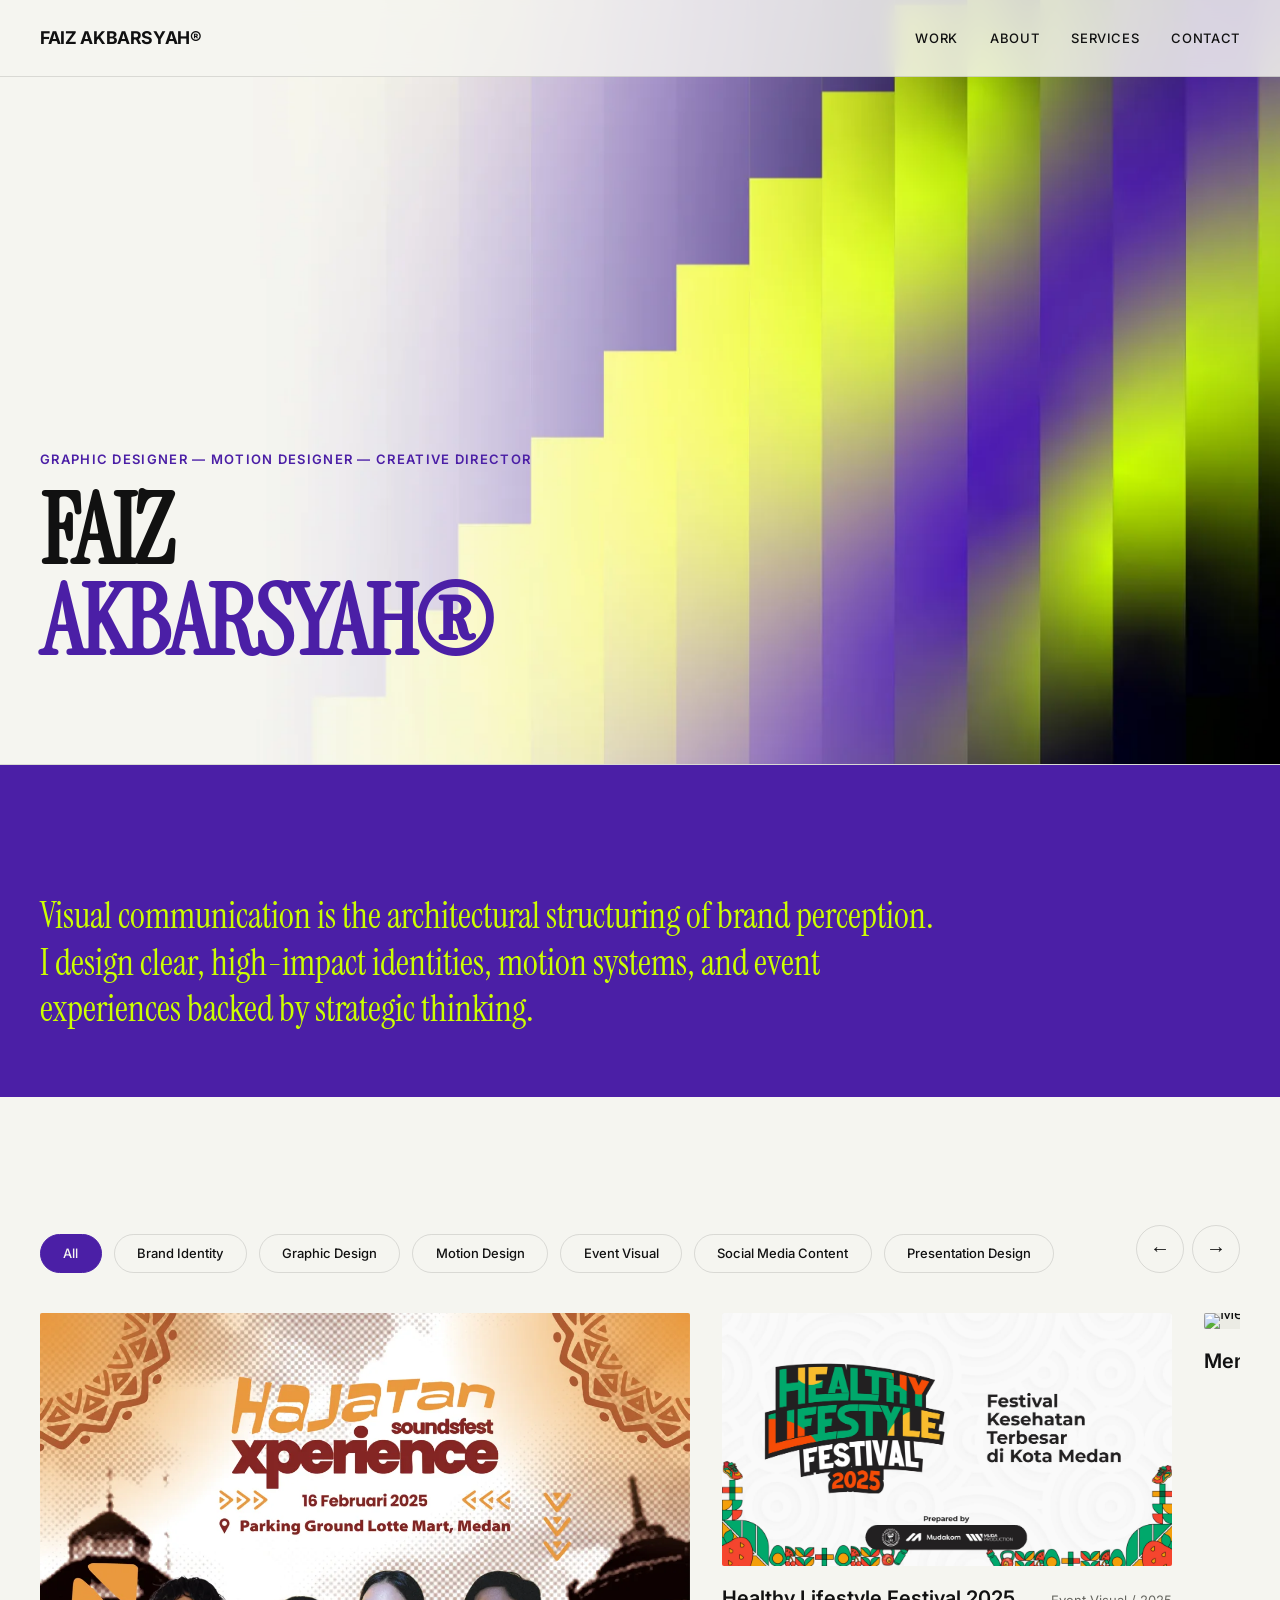
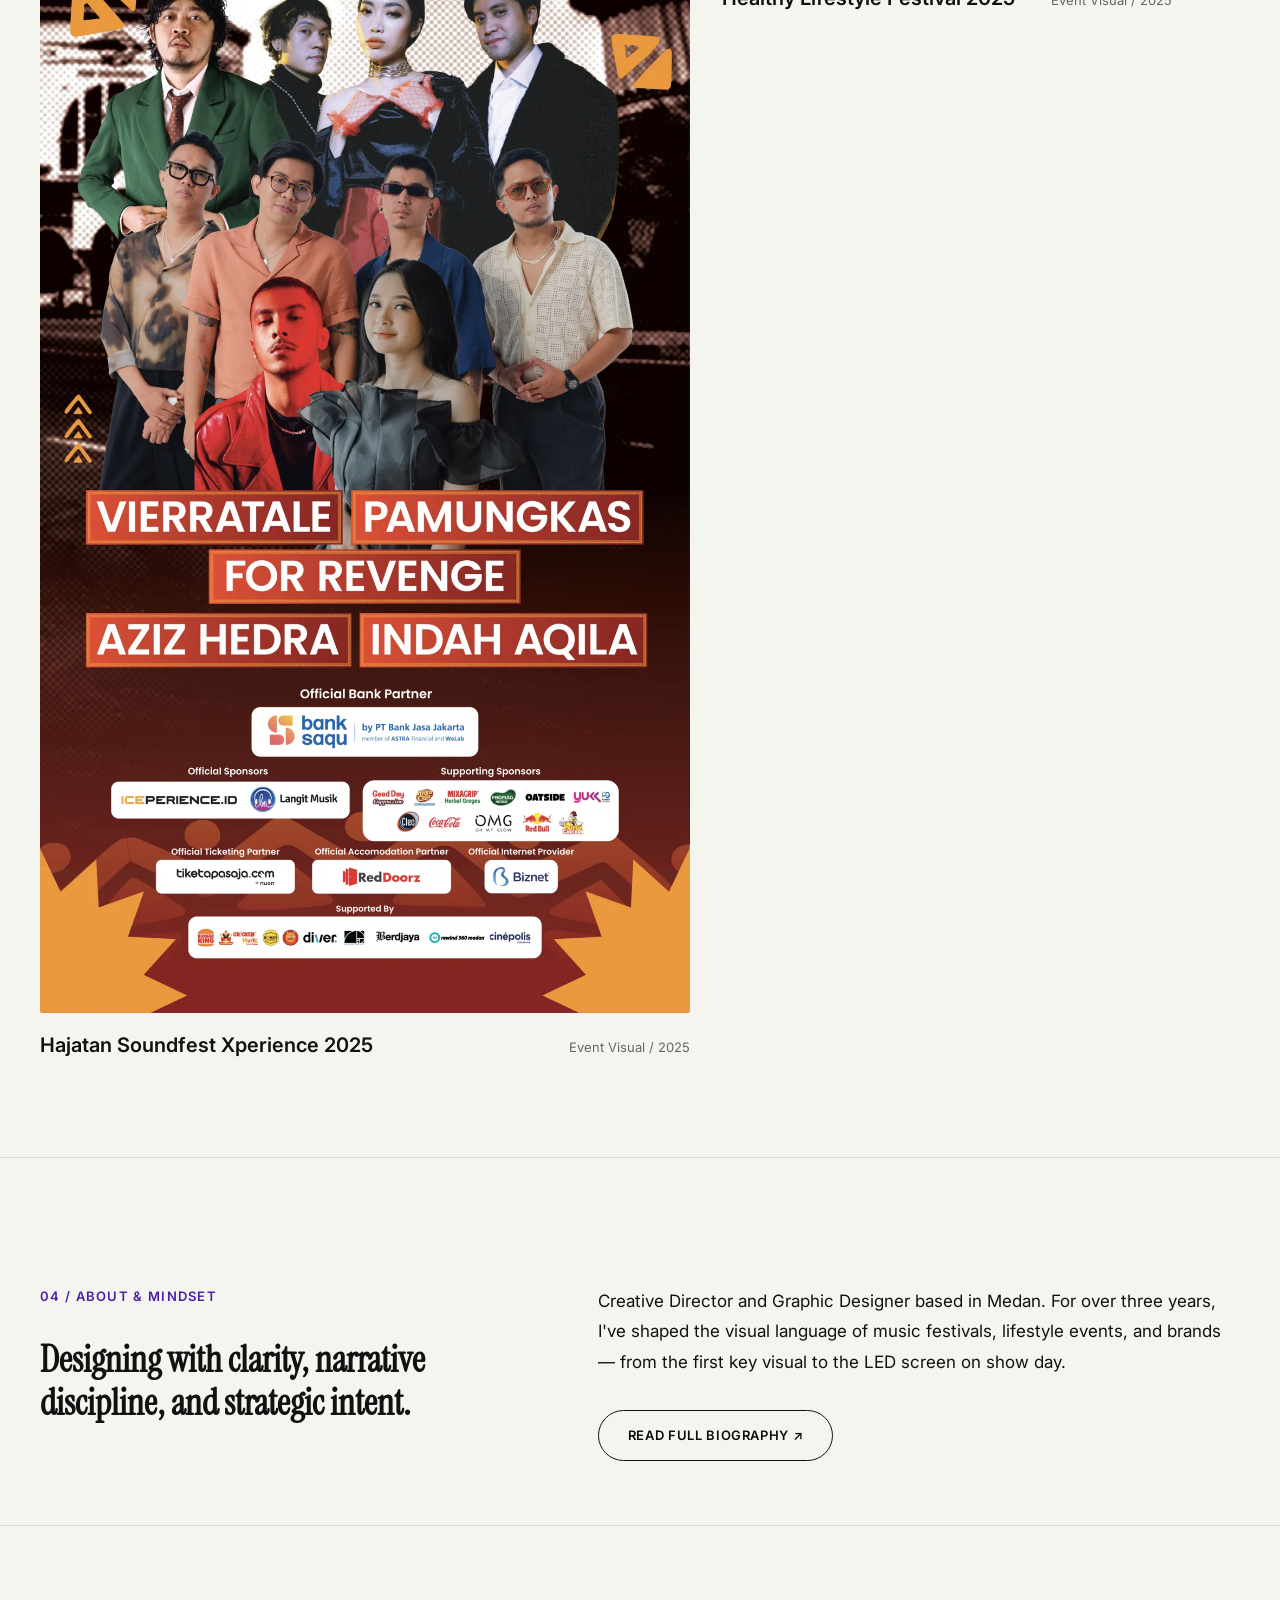
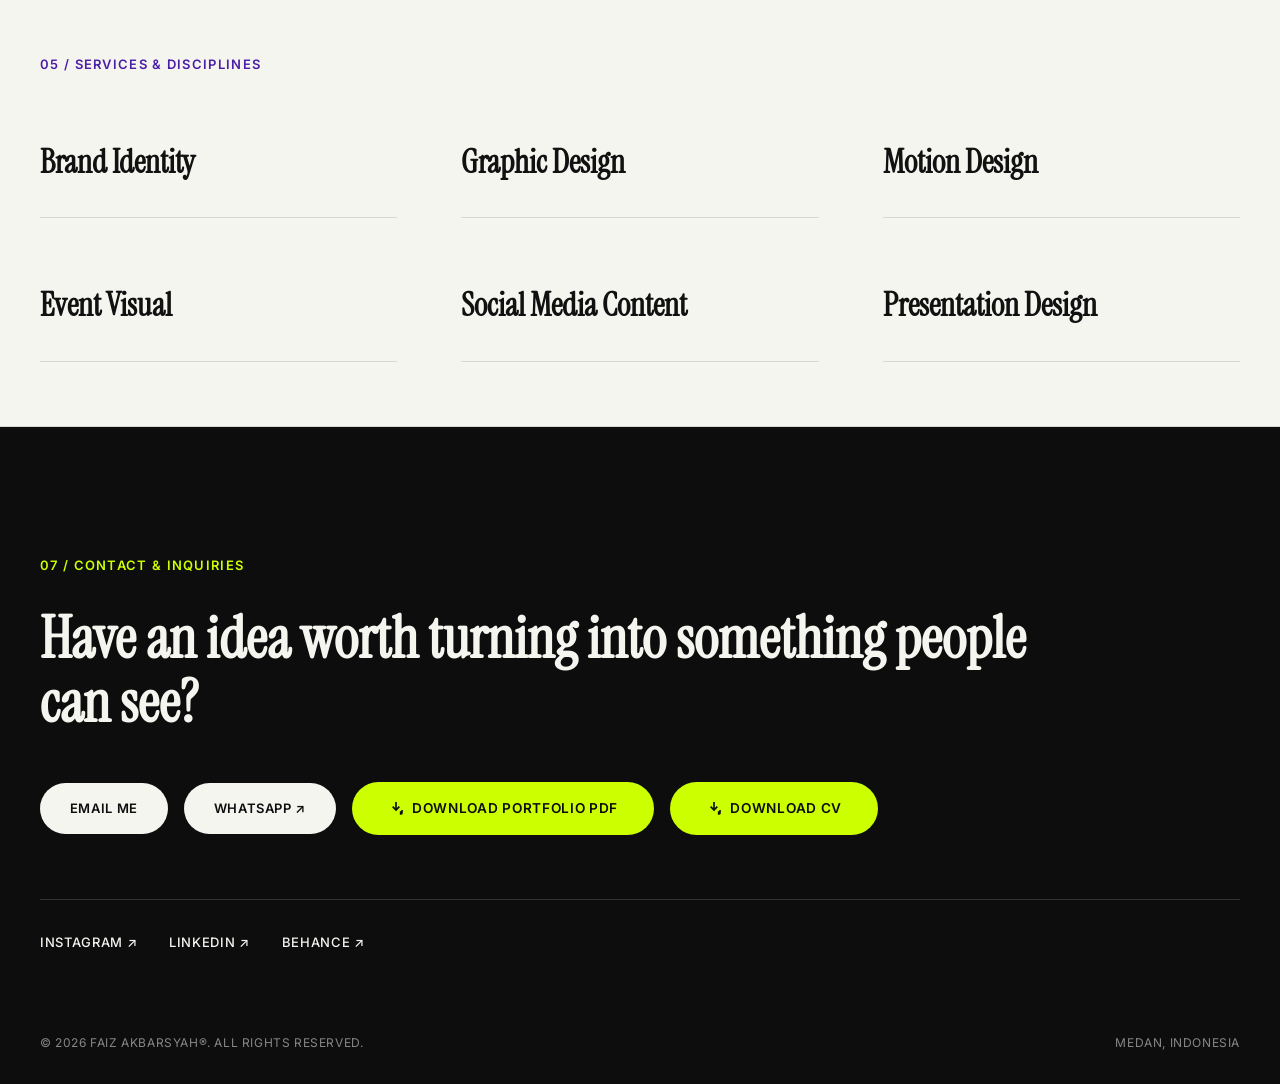
==== commit 25caed54: "Update portfolio and social media content" ====
--- a/index.html
+++ b/index.html
@@ -1,188 +1,955 @@
 <!DOCTYPE html>
 <html lang="id">
+
 <head>
+
   <meta charset="UTF-8">
-  <meta name="viewport" content="width=device-width, initial-scale=1.0">
-  <title>FAIZ AKBARSYAH® — Graphic Designer, Motion Designer & Creative Director</title>
-  
-  <meta name="title" content="FAIZ AKBARSYAH® — Graphic Designer, Motion Designer & Creative Director">
-  <meta name="description" content="Portofolio digital resmi Faiz Akbarsyah. Creative Director dan Multidisciplinary Designer spesialis Brand Identity, Motion Design, Event Visual, dan Editorial Web Design.">
-  <meta name="author" content="Faiz Akbarsyah">
-  <meta name="robots" content="index, follow">
-  <link rel="canonical" href="https://faizcreativework.netlify.app/">
-
-  <meta property="og:type" content="website">
-  <meta property="og:url" content="https://faizcreativework.netlify.app/">
-  <meta property="og:title" content="FAIZ AKBARSYAH® — Graphic Designer, Motion Designer & Creative Director">
-  <meta property="og:description" content="Portofolio digital resmi Faiz Akbarsyah. Creative Director dan Multidisciplinary Designer spesialis Brand Identity, Motion Design, Event Visual, dan Editorial Web Design.">
-  <meta property="og:image" content="https://faizcreativework.netlify.app/assets/og-cover.jpg">
-
-  <meta property="twitter:card" content="summary_large_image">
-  <meta property="twitter:url" content="https://faizcreativework.netlify.app/">
-  <meta property="twitter:title" content="FAIZ AKBARSYAH® — Graphic Designer, Motion Designer & Creative Director">
-  <meta property="twitter:description" content="Portofolio digital resmi Faiz Akbarsyah. Creative Director dan Multidisciplinary Designer spesialis Brand Identity, Motion Design, Event Visual, dan Editorial Web Design.">
-  <meta property="twitter:image" content="https://faizcreativework.netlify.app/assets/og-cover.jpg">
-
-  <link rel="icon" type="image/svg+xml" href="/assets/icons/favicon.svg">
-  <link rel="stylesheet" href="/css/style.css">
+
+  <meta
+    name="viewport"
+    content="width=device-width, initial-scale=1.0"
+  >
+
+  <title>
+    FAIZ AKBARSYAH® — Graphic Designer, Motion Designer & Creative Director
+  </title>
+
+  <meta
+    name="description"
+    content="Portofolio digital resmi Faiz Akbarsyah. Creative Director dan Multidisciplinary Designer spesialis Brand Identity, Motion Design, Event Visual, dan Editorial Web Design."
+  >
+
+  <meta
+    name="author"
+    content="Faiz Akbarsyah"
+  >
+
+  <meta
+    name="robots"
+    content="index, follow"
+  >
+
+  <link
+    rel="canonical"
+    href="https://faizcreativework.netlify.app/"
+  >
+
+
+  <!-- Open Graph -->
+
+  <meta
+    property="og:type"
+    content="website"
+  >
+
+  <meta
+    property="og:url"
+    content="https://faizcreativework.netlify.app/"
+  >
+
+  <meta
+    property="og:title"
+    content="FAIZ AKBARSYAH® — Graphic Designer, Motion Designer & Creative Director"
+  >
+
+  <meta
+    property="og:description"
+    content="Portofolio digital resmi Faiz Akbarsyah. Creative Director dan Multidisciplinary Designer spesialis Brand Identity, Motion Design, Event Visual, dan Editorial Web Design."
+  >
+
+  <meta
+    property="og:image"
+    content="https://faizcreativework.netlify.app/assets/og-cover.jpg"
+  >
+
+
+  <!-- Twitter -->
+
+  <meta
+    name="twitter:card"
+    content="summary_large_image"
+  >
+
+  <meta
+    name="twitter:url"
+    content="https://faizcreativework.netlify.app/"
+  >
+
+  <meta
+    name="twitter:title"
+    content="FAIZ AKBARSYAH® — Graphic Designer, Motion Designer & Creative Director"
+  >
+
+  <meta
+    name="twitter:description"
+    content="Portofolio digital resmi Faiz Akbarsyah. Creative Director dan Multidisciplinary Designer spesialis Brand Identity, Motion Design, Event Visual, dan Editorial Web Design."
+  >
+
+  <meta
+    name="twitter:image"
+    content="https://faizcreativework.netlify.app/assets/og-cover.jpg"
+  >
+
+
+  <link
+    rel="icon"
+    type="image/svg+xml"
+    href="/assets/icons/favicon.svg"
+  >
+
+  <link
+    rel="stylesheet"
+    href="/css/style.css"
+  >
+
+
+  <!-- Structured Data -->
 
   <script type="application/ld+json">
+
   {
     "@context": "https://schema.org",
+
     "@type": "Person",
+
     "name": "Faiz Akbarsyah",
+
     "alternateName": "FAIZ AKBARSYAH®",
-    "jobTitle": "Creative Director & Multidisciplinary Designer",
-    "url": "https://faizcreativework.netlify.app",
-    "email": "mailto:faiz.akbarsyah@gmail.com",
+
+    "jobTitle":
+      "Creative Director & Multidisciplinary Designer",
+
+    "url":
+      "https://faizcreativework.netlify.app",
+
+    "email":
+      "mailto:faiz.akbarsyah@gmail.com",
+
     "sameAs": [
+
       "https://instagram.com/faizakbarsyah",
+
       "https://linkedin.com/in/faizakbarsyah",
+
       "https://behance.net/faizakbarsyah"
+
     ]
+
   }
+
   </script>
+
 </head>
+
+
 <body>
 
-  <a href="#main-content" class="skip-link">Lompat ke Konten Utama</a>
-
-  <header class="site-header" role="banner">
-    <a href="/" class="brand-logo" aria-label="Beranda FAIZ AKBARSYAH">FAIZ AKBARSYAH®</a>
-    <button id="navToggleBtn" class="nav-toggle-btn" type="button" aria-label="Buka Menu Navigasi" aria-expanded="false" aria-controls="mainNav">
+
+  <!-- =====================================================================
+       ACCESSIBILITY
+       ===================================================================== -->
+
+  <a
+    href="#main-content"
+    class="skip-link"
+  >
+    Lompat ke Konten Utama
+  </a>
+
+
+  <!-- =====================================================================
+       SITE HEADER
+       ===================================================================== -->
+
+  <header
+    class="site-header"
+    role="banner"
+  >
+
+    <a
+      href="/"
+      class="brand-logo"
+      aria-label="Beranda FAIZ AKBARSYAH"
+    >
+      FAIZ AKBARSYAH®
+    </a>
+
+
+    <button
+      id="navToggleBtn"
+      class="nav-toggle-btn"
+      type="button"
+      aria-label="Buka Menu Navigasi"
+      aria-expanded="false"
+      aria-controls="mainNav"
+    >
+
       <span class="nav-toggle-icon"></span>
+
     </button>
-    <nav id="mainNav" aria-label="Navigasi Utama">
+
+
+    <nav
+      id="mainNav"
+      aria-label="Navigasi Utama"
+    >
+
       <ul class="nav-links">
-        <li><a href="#work">Work</a></li>
-        <li><a href="/about.html">About</a></li>
-        <li><a href="#services">Services</a></li>
-        <li><a href="#contact">Contact</a></li>
+
+        <li>
+          <a href="#work">
+            Work
+          </a>
+        </li>
+
+        <li>
+          <a href="/about.html">
+            About
+          </a>
+        </li>
+
+        <li>
+          <a href="#services">
+            Services
+          </a>
+        </li>
+
+        <li>
+          <a href="#contact">
+            Contact
+          </a>
+        </li>
+
       </ul>
+
     </nav>
+
   </header>
 
-  <main id="main-content" role="main">
-    <!-- 01. HERO SECTION -->
-    <section class="hero-section" aria-label="Pengenalan Utama">
-      <div class="hero-bg" aria-hidden="true">
+
+  <!-- =====================================================================
+       MAIN
+       ===================================================================== -->
+
+  <main
+    id="main-content"
+    role="main"
+  >
+
+
+    <!-- ===================================================================
+         01. HERO
+         =================================================================== -->
+
+    <section
+      class="hero-section"
+      aria-label="Pengenalan Utama"
+    >
+
+      <div
+        class="hero-bg"
+        aria-hidden="true"
+      >
+
         <picture>
-          <source srcset="/assets/images/hero-cover.webp" type="image/webp">
-          <img class="hero-cover-img" src="/assets/images/hero-cover.jpg" alt="" loading="eager" fetchpriority="high" />
+
+          <source
+            srcset="/assets/images/hero-cover.webp"
+            type="image/webp"
+          >
+
+          <img
+            class="hero-cover-img"
+            src="/assets/images/hero-cover.jpg"
+            alt=""
+            loading="eager"
+            fetchpriority="high"
+          >
+
         </picture>
+
       </div>
-      <p class="hero-subtitle">Graphic Designer — Motion Designer — Creative Director</p>
+
+
+      <p class="hero-subtitle">
+        Graphic Designer — Motion Designer — Creative Director
+      </p>
+
+
       <h1 class="hero-title">
-        <span class="hero-title-line">FAIZ</span>
-        <span class="hero-title-line">AKBARSYAH®</span>
+
+        <span class="hero-title-line">
+          FAIZ
+        </span>
+
+        <span class="hero-title-line">
+          AKBARSYAH®
+        </span>
+
       </h1>
+
     </section>
 
-    <!-- 02. SHORT INTRO / MANIFESTO -->
-    <section class="manifesto-section" aria-label="Filosofi Desain">
+
+    <!-- ===================================================================
+         02. MANIFESTO
+         =================================================================== -->
+
+    <section
+      class="manifesto-section"
+      aria-label="Filosofi Desain"
+    >
+
       <p class="manifesto-text">
         Visual communication is the architectural structuring of brand perception. I design clear, high-impact identities, motion systems, and event experiences backed by strategic thinking.
       </p>
+
     </section>
 
-    <!-- 03. SELECTED WORK (Task D - Kontrol Navigasi Sirkular) -->
-    <section id="work" class="work-section" aria-label="Galeri Karya Terpilih">
+
+    <!-- ===================================================================
+         03. WORK
+         =================================================================== -->
+
+    <section
+      id="work"
+      class="work-section"
+      aria-label="Galeri Karya"
+    >
+
       <div class="gallery-controls-header">
-        <div id="filterContainer" class="filter-bar" role="group" aria-label="Filter Kategori Proyek" style="margin-bottom:0;"></div>
-        <div class="gallery-nav-group" aria-hidden="true">
-          <button id="galleryPrev" class="gallery-nav-btn" aria-label="Previous">←</button>
-          <button id="galleryNext" class="gallery-nav-btn" aria-label="Next">→</button>
+
+        <div
+          id="filterContainer"
+          class="filter-bar"
+          role="group"
+          aria-label="Filter Kategori Proyek"
+          style="margin-bottom:0;"
+        ></div>
+
+
+        <div class="gallery-nav-group">
+
+          <button
+            id="galleryPrev"
+            class="gallery-nav-btn"
+            type="button"
+            aria-label="Previous"
+          >
+            ←
+          </button>
+
+
+          <button
+            id="galleryNext"
+            class="gallery-nav-btn"
+            type="button"
+            aria-label="Next"
+          >
+            →
+          </button>
+
         </div>
+
       </div>
 
-      <div id="workGallery" class="horizontal-gallery-wrapper" tabindex="0" aria-label="Daftar Proyek Terpilih"></div>
+
+      <div
+        id="workGallery"
+        class="horizontal-gallery-wrapper"
+        tabindex="0"
+        aria-label="Daftar Proyek"
+      ></div>
+
     </section>
 
-    <!-- 04. ABOUT PREVIEW (Task A - Read Full Biography Button) -->
-    <section id="about" class="about-section" aria-label="Ringkasan Tentang Faiz Akbarsyah">
+
+    <!-- ===================================================================
+         04. ABOUT PREVIEW
+         =================================================================== -->
+
+    <section
+      id="about"
+      class="about-section"
+      aria-label="Ringkasan Tentang Faiz Akbarsyah"
+    >
+
       <div class="about-grid">
+
         <div class="about-col-left">
-          <p class="section-label">04 / ABOUT & MINDSET</p>
-          <h2 class="about-heading font-serif">Designing with clarity, narrative discipline, and strategic intent.</h2>
+
+          <p class="section-label">
+            04 / ABOUT & MINDSET
+          </p>
+
+
+          <h2 class="about-heading font-serif">
+            Designing with clarity, narrative discipline, and strategic intent.
+          </h2>
+
         </div>
+
+
         <div class="about-col-right">
+
           <p class="about-text">
             Creative Director and Graphic Designer based in Medan. For over three years, I've shaped the visual language of music festivals, lifestyle events, and brands — from the first key visual to the LED screen on show day.
           </p>
-          <div style="margin-top: 2rem;">
-            <a href="/about.html" class="cta-pill cta-secondary" style="border: 1px solid var(--color-text);">Read Full Biography ↗</a>
+
+
+          <div
+            style="margin-top:2rem;"
+          >
+
+            <a
+              href="/about.html"
+              class="cta-pill cta-secondary"
+              style="border:1px solid var(--color-text);"
+            >
+              Read Full Biography ↗
+            </a>
+
           </div>
+
         </div>
+
       </div>
+
     </section>
 
-    <!-- 05. SERVICES (Task C - Typographic Editorial Links) -->
-    <section id="services" class="services-section" aria-label="Layanan dan Disiplin">
-      <p class="section-label">05 / SERVICES & DISCIPLINES</p>
+
+    <!-- ===================================================================
+         05. SERVICES
+         =================================================================== -->
+
+    <section
+      id="services"
+      class="services-section"
+      aria-label="Layanan dan Disiplin"
+    >
+
+      <p class="section-label">
+        05 / SERVICES & DISCIPLINES
+      </p>
+
+
       <div class="services-list">
-        <a href="/services.html?category=Brand%20Identity" target="_blank" rel="noopener" class="service-item-link">
-          <h3 class="service-title">Brand Identity <span class="service-indicator">↗</span></h3>
+
+
+        <a
+          href="/services.html?category=Brand%20Identity"
+          target="_blank"
+          rel="noopener"
+          class="service-item-link"
+        >
+
+          <h3 class="service-title">
+
+            Brand Identity
+
+            <span class="service-indicator">
+              ↗
+            </span>
+
+          </h3>
+
         </a>
-        <a href="/services.html?category=Graphic%20Design" target="_blank" rel="noopener" class="service-item-link">
-          <h3 class="service-title">Graphic Design <span class="service-indicator">↗</span></h3>
+
+
+        <a
+          href="/services.html?category=Graphic%20Design"
+          target="_blank"
+          rel="noopener"
+          class="service-item-link"
+        >
+
+          <h3 class="service-title">
+
+            Graphic Design
+
+            <span class="service-indicator">
+              ↗
+            </span>
+
+          </h3>
+
         </a>
-        <a href="/services.html?category=Motion%20Design" target="_blank" rel="noopener" class="service-item-link">
-          <h3 class="service-title">Motion Design <span class="service-indicator">↗</span></h3>
+
+
+        <a
+          href="/services.html?category=Motion%20Design"
+          target="_blank"
+          rel="noopener"
+          class="service-item-link"
+        >
+
+          <h3 class="service-title">
+
+            Motion Design
+
+            <span class="service-indicator">
+              ↗
+            </span>
+
+          </h3>
+
         </a>
-        <a href="/services.html?category=Event%20Visual" target="_blank" rel="noopener" class="service-item-link">
-          <h3 class="service-title">Event Visual <span class="service-indicator">↗</span></h3>
+
+
+        <a
+          href="/services.html?category=Event%20Visual"
+          target="_blank"
+          rel="noopener"
+          class="service-item-link"
+        >
+
+          <h3 class="service-title">
+
+            Event Visual
+
+            <span class="service-indicator">
+              ↗
+            </span>
+
+          </h3>
+
         </a>
-        <a href="/services.html?category=Social%20Media%20Design" target="_blank" rel="noopener" class="service-item-link">
-          <h3 class="service-title">Social Media Design <span class="service-indicator">↗</span></h3>
+
+
+        <a
+          href="/services.html?category=Social%20Media%20Design"
+          target="_blank"
+          rel="noopener"
+          class="service-item-link"
+        >
+
+          <h3 class="service-title">
+
+            Social Media Content
+
+            <span class="service-indicator">
+              ↗
+            </span>
+
+          </h3>
+
         </a>
-        <a href="/services.html?category=Presentation%20Design" target="_blank" rel="noopener" class="service-item-link">
-          <h3 class="service-title">Presentation Design <span class="service-indicator">↗</span></h3>
+
+
+        <a
+          href="/services.html?category=Presentation%20Design"
+          target="_blank"
+          rel="noopener"
+          class="service-item-link"
+        >
+
+          <h3 class="service-title">
+
+            Presentation Design
+
+            <span class="service-indicator">
+              ↗
+            </span>
+
+          </h3>
+
         </a>
+
+
       </div>
+
     </section>
 
-    <!-- 06. TESTIMONIALS — dirender dari SITE_CONFIG.testimonials (js/app.js -> initTestimonialsView).
-         Default `hidden`: section baru tampil kalau ada minimal 1 testimoni asli. -->
-    <section id="testimonials" class="testimonials-section" aria-label="Rekomendasi Profesional" hidden>
-      <p class="section-label">06 / ENDORSEMENTS</p>
-      <div id="testimonialsGrid" class="testimonials-grid"></div>
+
+    <!-- ===================================================================
+         06. TESTIMONIALS
+         =================================================================== -->
+
+    <section
+      id="testimonials"
+      class="testimonials-section"
+      aria-label="Rekomendasi Profesional"
+      hidden
+    >
+
+      <p class="section-label">
+        06 / ENDORSEMENTS
+      </p>
+
+
+      <div
+        id="testimonialsGrid"
+        class="testimonials-grid"
+      ></div>
+
     </section>
 
-    <!-- 07. CONTACT & FOOTER (Task A & B - Integrated CTA System) -->
-    <section id="contact" class="contact-section" aria-label="Kontak dan Informasi">
+
+    <!-- ===================================================================
+         07. CONTACT & FOOTER
+         =================================================================== -->
+
+    <section
+      id="contact"
+      class="contact-section"
+      aria-label="Kontak dan Informasi"
+    >
+
       <div class="contact-content">
-        <p class="section-label">07 / CONTACT & INQUIRIES</p>
-        <h2 class="contact-heading font-serif">Have an idea worth turning into something people can see?</h2>
-        
+
+        <p class="section-label">
+          07 / CONTACT & INQUIRIES
+        </p>
+
+
+        <h2 class="contact-heading font-serif">
+          Have an idea worth turning into something people can see?
+        </h2>
+
+
         <div class="contact-actions">
-          <a id="emailLink" href="#" class="cta-pill cta-secondary">Email Me</a>
-          <a id="whatsappLink" href="#" class="cta-pill cta-secondary" target="_blank" rel="noopener">WhatsApp ↗</a>
-          
-          <a href="/print.html" class="cta-pill cta-primary" target="_blank" rel="noopener">
-            <svg class="cta-icon" viewBox="0 0 24 24" fill="none" stroke="currentColor"><path d="M21 15v4a2 2 0 0 1-2 2H5a2 2 0 0 1-2-2v-4"></path><polyline points="7 10 12 15 17 10"></polyline><line x1="12" y1="15" x2="12" y2="3"></line></svg>
+
+
+          <a
+            id="emailLink"
+            href="#"
+            class="cta-pill cta-secondary"
+          >
+            Email Me
+          </a>
+
+
+          <a
+            id="whatsappLink"
+            href="#"
+            class="cta-pill cta-secondary"
+            target="_blank"
+            rel="noopener"
+          >
+            WhatsApp ↗
+          </a>
+
+
+          <a
+            href="/print.html"
+            class="cta-pill cta-primary"
+            target="_blank"
+            rel="noopener"
+          >
+
+            <svg
+              class="cta-icon"
+              viewBox="0 0 24 24"
+              fill="none"
+              stroke="currentColor"
+            >
+
+              <path d="M21 15v4a2 2 0 0 1-2 2v-4"></path>
+
+              <polyline points="7 10 12 15 17 10"></polyline>
+
+              <line
+                x1="12"
+                y1="15"
+                x2="12"
+                y2="3"
+              ></line>
+
+            </svg>
+
             Download Portfolio PDF
-          </a>
-          <a href="/cv-print.html" class="cta-pill cta-primary" target="_blank" rel="noopener">
-            <svg class="cta-icon" viewBox="0 0 24 24" fill="none" stroke="currentColor"><path d="M21 15v4a2 2 0 0 1-2 2H5a2 2 0 0 1-2-2v-4"></path><polyline points="7 10 12 15 17 10"></polyline><line x1="12" y1="15" x2="12" y2="3"></line></svg>
+
+          </a>
+
+
+          <a
+            href="/cv-print.html"
+            class="cta-pill cta-primary"
+            target="_blank"
+            rel="noopener"
+          >
+
+            <svg
+              class="cta-icon"
+              viewBox="0 0 24 24"
+              fill="none"
+              stroke="currentColor"
+            >
+
+              <path d="M21 15v4a2 2 0 0 1-2 2v-4"></path>
+
+              <polyline points="7 10 12 15 17 10"></polyline>
+
+              <line
+                x1="12"
+                y1="15"
+                x2="12"
+                y2="3"
+              ></line>
+
+            </svg>
+
             Download CV
-          </a>
+
+          </a>
+
+
         </div>
 
+
         <div class="social-links-row">
-          <a href="https://instagram.com/faizakbarsyah" target="_blank" rel="noopener" class="social-link">Instagram ↗</a>
-          <a href="https://linkedin.com/in/faizakbarsyah" target="_blank" rel="noopener" class="social-link">LinkedIn ↗</a>
-          <a href="https://behance.net/faizakbarsyah" target="_blank" rel="noopener" class="social-link">Behance ↗</a>
+
+          <a
+            href="https://instagram.com/faizakbarsyah"
+            target="_blank"
+            rel="noopener"
+            class="social-link"
+          >
+            Instagram ↗
+          </a>
+
+
+          <a
+            href="https://linkedin.com/in/faizakbarsyah"
+            target="_blank"
+            rel="noopener"
+            class="social-link"
+          >
+            LinkedIn ↗
+          </a>
+
+
+          <a
+            href="https://behance.net/faizakbarsyah"
+            target="_blank"
+            rel="noopener"
+            class="social-link"
+          >
+            Behance ↗
+          </a>
+
         </div>
+
       </div>
 
-      <footer class="site-footer" role="contentinfo">
-        <span>© 2026 FAIZ AKBARSYAH®. ALL RIGHTS RESERVED.</span>
-        <span>MEDAN, INDONESIA</span>
+
+      <footer
+        class="site-footer"
+        role="contentinfo"
+      >
+
+        <span>
+          © 2026 FAIZ AKBARSYAH®. ALL RIGHTS RESERVED.
+        </span>
+
+        <span>
+          MEDAN, INDONESIA
+        </span>
+
       </footer>
+
     </section>
+
+
   </main>
 
+
   <script src="/data/site-config.js"></script>
+
   <script src="/js/app.js"></script>
+
+
+  <!-- =====================================================================
+       SOCIAL MEDIA CONTENT
+       Menampilkan video di gallery Work yang sama ketika filter
+       "Social Media Content" dipilih.
+       ===================================================================== -->
+
+  <script>
+
+    document.addEventListener(
+      "DOMContentLoaded",
+      () => {
+
+        const filterContainer =
+          document.getElementById(
+            "filterContainer"
+          );
+
+        const gallery =
+          document.getElementById(
+            "workGallery"
+          );
+
+        if (
+          !filterContainer ||
+          !gallery
+        ) {
+          return;
+        }
+
+
+        fetch(
+          "/data/social-content.json"
+        )
+          .then(response => {
+
+            if (!response.ok) {
+              throw new Error(
+                `HTTP ${response.status}`
+              );
+            }
+
+            return response.json();
+
+          })
+          .then(data => {
+
+            const socialItems =
+              Array.isArray(data.items)
+                ? data.items.filter(
+                    item =>
+                      item.published !== false &&
+                      item.video
+                  )
+                : [];
+
+
+            if (
+              socialItems.length === 0
+            ) {
+              return;
+            }
+
+
+            const renderSocialVideos =
+              () => {
+
+                gallery.innerHTML =
+                  socialItems
+                    .map(
+                      item => `
+
+                        <article
+                          class="project-card size-small"
+                          style="cursor:default;"
+                        >
+
+                          <div
+                            class="card-media-wrapper"
+                            style="
+                              aspect-ratio:9 / 16;
+                              background:var(--color-surface);
+                            "
+                          >
+
+                            <video
+                              src="${item.video}"
+                              poster="${item.poster || ""}"
+                              controls
+                              playsinline
+                              preload="metadata"
+                              style="
+                                position:static;
+                                width:100%;
+                                height:100%;
+                                opacity:1;
+                                pointer-events:auto;
+                                object-fit:contain;
+                                background:var(--color-surface);
+                              "
+                            >
+                            </video>
+
+                          </div>
+
+
+                          <div class="card-info">
+
+                            <span class="card-title">
+                              ${item.title || "Social Media Content"}
+                            </span>
+
+
+                            <span class="card-meta">
+
+                              ${
+                                [
+                                  item.client,
+                                  item.year
+                                ]
+                                  .filter(Boolean)
+                                  .join(" / ")
+                              }
+
+                            </span>
+
+                          </div>
+
+                        </article>
+
+                      `
+                    )
+                    .join("");
+
+              };
+
+
+            const bindFilter =
+              () => {
+
+                const buttons =
+                  filterContainer.querySelectorAll(
+                    ".filter-btn"
+                  );
+
+
+                const socialButton =
+                  Array.from(
+                    buttons
+                  ).find(
+                    button =>
+                      button.dataset.category ===
+                      "Social Media Content"
+                  );
+
+
+                if (
+                  !socialButton
+                ) {
+                  return;
+                }
+
+
+                socialButton.addEventListener(
+                  "click",
+                  () => {
+
+                    renderSocialVideos();
+
+                  }
+                );
+
+              };
+
+
+            bindFilter();
+
+          })
+          .catch(
+            error =>
+              console.error(
+                "Gagal memuat Social Media Content:",
+                error
+              )
+          );
+
+      }
+    );
+
+  </script>
+
+
 </body>
+
 </html>
--- a/css/style.css
+++ b/css/style.css
@@ -2,1319 +2,1794 @@
    FAIZ AKBARSYAH® — SWISS EDITORIAL DESIGN SYSTEM
    ========================================================================== */
 
-@import url('https://fonts.googleapis.com/css2?family=Instrument+Serif:ital@0;1&family=Inter:wght@300;400;500;600;700&display=swap');
+   @import url('https://fonts.googleapis.com/css2?family=Instrument+Serif:ital@0;1&family=Inter:wght@300;400;500;600;700&display=swap');
 
-:root {
-  /* Color Palette (Neutral 85-90%, Deep Purple & Neon Lime Accents) */
-  --color-bg: #F5F5F0;
-  --color-bg-dark: #0D0D0E;
-  --color-surface: #EBEBE4;
-  --color-surface-dark: #18181A;
-  
-  --color-text: #111111;
-  --color-text-muted: #666660;
-  --color-text-inverse: #F5F5F0;
-  --color-border: rgba(17, 17, 17, 0.12);
-
-  /* Primary Accents */
-  --color-purple: #4B1FA6;
-  --color-lime: #CCFF00;
-  --color-lime-hover: #B8E600;
-
-  /* Typography */
-  --font-serif: 'Instrument Serif', Georgia, serif;
-  --font-sans: 'Inter', -apple-system, BlinkMacSystemFont, sans-serif;
-
-  --text-hero: clamp(3.2rem, 7.5vw, 8rem);
-  --text-h1: clamp(2.2rem, 4.5vw, 4.5rem);
-  --text-h2: clamp(1.5rem, 2.8vw, 2.75rem);
-  --text-body: 1.0625rem;
-  --text-meta: 0.8125rem;
-
-  /* Transitions */
-  --transition-fast: 0.2s cubic-bezier(0.16, 1, 0.3, 1);
-  --transition-medium: 0.4s cubic-bezier(0.16, 1, 0.3, 1);
-}
-
-/* Accessibility Utilities */
-.skip-link {
-  position: absolute;
-  top: -100px;
-  left: 1rem;
-  background: var(--color-lime);
-  color: var(--color-bg-dark);
-  padding: 0.75rem 1.5rem;
-  font-weight: 700;
-  z-index: 1000;
-  transition: top var(--transition-fast);
-  text-decoration: none;
-}
-
-.skip-link:focus { top: 1rem; }
-
-.sr-only {
-  position: absolute;
-  width: 1px;
-  height: 1px;
-  padding: 0;
-  margin: -1px;
-  overflow: hidden;
-  clip: rect(0, 0, 0, 0);
-  white-space: nowrap;
-  border: 0;
-}
-
-:focus-visible {
-  outline: 3px solid var(--color-purple);
-  outline-offset: 4px;
-}
-
-/* Base Resets */
-*, *::before, *::after {
-  box-sizing: border-box;
-  margin: 0;
-  padding: 0;
-}
-
-html {
-  font-family: var(--font-sans);
-  font-size: 16px;
-  background-color: var(--color-bg);
-  color: var(--color-text);
-  scroll-behavior: smooth;
-  -webkit-font-smoothing: antialiased;
-}
-
-body {
-  line-height: 1.6;
-  overflow-x: hidden;
-}
-
-/* Typography Classes */
-.font-serif { font-family: var(--font-serif); }
-.font-sans { font-family: var(--font-sans); }
-
-.section-label {
-  font-size: var(--text-meta);
-  font-weight: 600;
-  letter-spacing: 0.1em;
-  text-transform: uppercase;
-  color: var(--color-purple);
-  margin-bottom: 2rem;
-}
-
-/* Navigation */
-.site-header {
-  position: fixed;
-  top: 0;
-  left: 0;
-  width: 100%;
-  padding: 1.5rem 2.5rem;
-  display: flex;
-  justify-content: space-between;
-  align-items: center;
-  z-index: 100;
-  background: rgba(245, 245, 240, 0.85);
-  backdrop-filter: blur(10px);
-  border-bottom: 1px solid var(--color-border);
-}
-
-.brand-logo {
-  font-weight: 700;
-  font-size: 1.1rem;
-  letter-spacing: -0.02em;
-  text-decoration: none;
-  color: var(--color-text);
-}
-
-.nav-links {
-  display: flex;
-  gap: 2rem;
-  list-style: none;
-}
-
-.nav-links a {
-  text-decoration: none;
-  color: var(--color-text);
-  font-size: var(--text-meta);
-  font-weight: 500;
-  letter-spacing: 0.05em;
-  text-transform: uppercase;
-  transition: color var(--transition-fast);
-}
-
-.nav-links a:hover { color: var(--color-purple); }
-
-/* Mobile Navigation — Hamburger Toggle & Fullscreen Overlay */
-.nav-toggle-btn {
-  display: none;
-  background: transparent;
-  border: none;
-  cursor: pointer;
-  width: 44px;
-  height: 44px;
-  align-items: center;
-  justify-content: center;
-  position: relative;
-  z-index: 210;
-  padding: 0;
-}
-
-.nav-toggle-icon {
-  position: relative;
-  display: block;
-  width: 22px;
-  height: 2px;
-  background-color: var(--color-text);
-  transition: background-color var(--transition-fast);
-}
-
-.nav-toggle-icon::before,
-.nav-toggle-icon::after {
-  content: '';
-  position: absolute;
-  left: 0;
-  width: 22px;
-  height: 2px;
-  background-color: var(--color-text);
-  transition: transform var(--transition-fast), top var(--transition-fast);
-}
-
-.nav-toggle-icon::before { top: -7px; }
-.nav-toggle-icon::after { top: 7px; }
-
-/* "X" state saat menu terbuka */
-body.nav-open .nav-toggle-icon { background-color: transparent; }
-body.nav-open .nav-toggle-icon::before { top: 0; transform: rotate(45deg); }
-body.nav-open .nav-toggle-icon::after { top: 0; transform: rotate(-45deg); }
-
-@media (max-width: 768px) {
-  .nav-toggle-btn { display: flex; }
-
-  /* Overlay fullscreen gelap berisi nav-links, disembunyikan by default */
-  .site-header > nav {
-    position: fixed;
-    top: 0;
-    left: 0;
-    width: 100%;
-    height: 100vh;
-    height: 100dvh;
-    background-color: var(--color-bg-dark);
-    display: flex;
-    align-items: center;
-    justify-content: center;
-    opacity: 0;
-    visibility: hidden;
-    transform: translateY(-12px);
-    transition: opacity var(--transition-medium), transform var(--transition-medium), visibility var(--transition-medium);
-    z-index: 150;
-  }
-
-  body.nav-open .site-header > nav {
-    opacity: 1;
-    visibility: visible;
-    transform: translateY(0);
-  }
-
-  .site-header .nav-links {
-    flex-direction: column;
-    gap: 2.5rem;
-    text-align: center;
-  }
-
-  .site-header .nav-links a {
-    font-size: 1.5rem;
-    color: var(--color-text-inverse) !important;
-  }
-
-  .site-header .nav-links a:hover { color: var(--color-lime) !important; }
-
-  /* Kunci scroll body saat overlay menu terbuka */
-  body.nav-open { overflow: hidden; }
-}
-
-/* Layout Section Containers */
-section {
-  padding: 8rem 2.5rem 4rem;
-  border-bottom: 1px solid var(--color-border);
-}
-
-@media (max-width: 768px) {
-  section { padding: 6rem 1.5rem 3rem; }
-  .site-header { padding: 1rem 1.5rem; }
-}
-
-/* Hero Section */
-.hero-section {
-  min-height: 85vh;
-  display: flex;
-  flex-direction: column;
-  justify-content: flex-end;
-  padding-bottom: 4rem;
-  overflow: hidden;
-  position: relative; /* konteks posisi untuk .hero-bg, tidak mengubah flex layout teks */
-}
-
-/* Hero Cover Image — full-bleed, desain kustom dari user (bukan lagi CSS-generated blob/glass).
-   Layer dekoratif absolute di belakang teks (z-index: -1), sehingga TIDAK
-   mempengaruhi posisi/layout .hero-subtitle & .hero-title sama sekali.
-   Parallax cursor + zoom scroll digerakkan oleh js/app.js -> initHeroDynamicBackground(). */
-.hero-bg {
-  position: absolute;
-  inset: 0;
-  z-index: -1;
-  overflow: hidden;
-  pointer-events: none;
-}
-
-.hero-cover-img {
-  position: absolute;
-  top: -4%;
-  left: -4%;
-  width: 108%;
-  height: 108%;
-  object-fit: cover;
-  object-position: 62% center; /* fokus ke area transisi warna paling kaya di desain */
-  transform-origin: 62% 50%;   /* pusat zoom-scroll = titik fokus yang sama dengan object-position */
-  will-change: transform;
-  transform: translate3d(0, 0, 0) scale(1);
-  /* Transisi CSS yang menghaluskan animasi (bukan JS rAF loop terus-menerus) — jauh lebih ringan */
-  transition: transform 0.5s cubic-bezier(0.16, 1, 0.3, 1);
-}
-
-@media (max-width: 768px) {
-  .hero-cover-img {
-    /* Crop mobile portrait lebih sempit — geser fokus agar pita warna aksen tetap kelihatan */
-    object-position: 78% center;
-    transform-origin: 78% 50%;
-  }
-
-  /* Readability Overlay (khusus mobile) — gradient putih → transparan dari bawah ke atas.
-     Menempel di .hero-bg (bukan di <img>), jadi overlay tetap diam saat gambar
-     di-zoom oleh scroll, dan area teks hero (rata bawah) selalu terlindungi.
-     Tetap di dalam .hero-bg (z-index: -1) sehingga layout teks tidak tersentuh. */
-  .hero-bg::after {
-    content: '';
-    position: absolute;
-    inset: 0;
-    pointer-events: none;
-    /* Fallback untuk browser tanpa dukungan color-mix() */
-    background: linear-gradient(to top, var(--color-bg) 0%, var(--color-bg) 30%, transparent 75%);
-    background: linear-gradient(
-      to top,
-      var(--color-bg) 0%,
-      var(--color-bg) 30%,
-      color-mix(in srgb, var(--color-bg) 80%, transparent) 45%,
-      color-mix(in srgb, var(--color-bg) 35%, transparent) 60%,
-      transparent 75%
-    );
-  }
-}
-
-@media (prefers-reduced-motion: reduce) {
-  .hero-cover-img { transition: none; }
-}
-
-.hero-title {
-  font-family: var(--font-serif);
-  font-size: var(--text-hero);
-  line-height: 0.95;
-  letter-spacing: -0.03em;
-  text-transform: uppercase;
-  margin-bottom: 2rem;
-}
-
-.hero-title-line {
-  display: block;
-  will-change: transform;
-  transition: transform 0.1s linear;
-}
-
-.hero-title-line:nth-child(2) { color: var(--color-purple); }
-
-.hero-subtitle {
-  font-size: var(--text-meta);
-  font-weight: 600;
-  letter-spacing: 0.1em;
-  text-transform: uppercase;
-  color: var(--color-purple);
-  margin-bottom: 1rem;
-}
-
-/* Short Manifesto — Full-Bleed Purple Band (pola sama dengan .contact-section) */
-.manifesto-section {
-  max-width: none;
-  background-color: var(--color-purple);
-  color: var(--color-lime);
-  border-bottom: none;
-}
-
-.manifesto-text {
-  font-family: var(--font-serif);
-  font-size: var(--text-h2);
-  line-height: 1.3;
-  color: var(--color-lime);
-  max-width: 900px;
-}
-
-/* Category Filter Bar */
-.filter-bar {
-  display: flex;
-  gap: 0.75rem;
-  flex-wrap: wrap;
-  margin-bottom: 2.5rem;
-}
-
-.filter-btn {
-  background: transparent;
-  border: 1px solid var(--color-border);
-  padding: 0.65rem 1.4rem;
-  font-family: var(--font-sans);
-  font-size: var(--text-meta);
-  font-weight: 500;
-  color: var(--color-text);
-  cursor: pointer;
-  border-radius: 100px;
-  transition: all var(--transition-fast);
-}
-
-.filter-btn.active, .filter-btn:hover {
-  background-color: var(--color-purple);
-  color: var(--color-text-inverse);
-  border-color: var(--color-purple);
-}
-
-/* Horizontal Work Gallery & Circular Controls (Task D) */
-.work-section {
-  overflow: hidden;
-  position: relative;
-}
-
-.gallery-controls-header {
-  display: flex;
-  justify-content: space-between;
-  align-items: flex-end;
-  margin-bottom: 2.5rem;
-}
-
-.gallery-nav-group {
-  display: flex;
-  gap: 0.5rem;
-}
-
-.gallery-nav-btn {
-  width: 48px;
-  height: 48px;
-  border-radius: 50%;
-  background: transparent;
-  border: 1px solid var(--color-border);
-  color: var(--color-text);
-  font-size: 1.25rem;
-  display: flex;
-  align-items: center;
-  justify-content: center;
-  cursor: pointer;
-  transition: all var(--transition-fast);
-}
-
-.gallery-nav-btn:hover {
-  background: var(--color-purple);
-  color: var(--color-text-inverse);
-  border-color: var(--color-purple);
-}
-
-@media (max-width: 768px) {
-  .gallery-nav-group { display: none; }
-}
-
-.horizontal-gallery-wrapper {
-  display: flex;
-  gap: 2rem;
-  overflow-x: auto;
-  scroll-snap-type: x mandatory;
-  padding-bottom: 2rem;
-  scrollbar-width: none;
-  -webkit-overflow-scrolling: touch;
-}
-
-.horizontal-gallery-wrapper::-webkit-scrollbar { display: none; }
-
-.project-card {
-  flex: 0 0 450px;
-  scroll-snap-align: start;
-  text-decoration: none;
-  color: var(--color-text);
-  display: flex;
-  flex-direction: column;
-  gap: 1rem;
-  position: relative;
-  cursor: pointer;
-}
-
-.project-card.size-large { flex: 0 0 650px; }
-.project-card.size-small { flex: 0 0 350px; }
-
-@media (max-width: 768px) {
-  .project-card, .project-card.size-large, .project-card.size-small {
-    flex: 0 0 85vw;
-  }
-}
-
-.card-media-wrapper {
-  position: relative;
-  width: 100%;
-  aspect-ratio: 16 / 10;
-  background-color: var(--color-surface);
-  overflow: hidden;
-  border-radius: 2px;
-}
-
-.card-media-wrapper img,
-.card-media-wrapper video {
-  width: 100%;
-  height: 100%;
-  object-fit: cover;
-  transition: transform var(--transition-medium), opacity var(--transition-fast);
-}
-
-.card-media-wrapper video {
-  position: absolute;
-  top: 0;
-  left: 0;
-  opacity: 0;
-  pointer-events: none;
-}
-
-.play-badge {
-  position: absolute;
-  top: 1rem;
-  right: 1rem;
-  background: var(--color-lime);
-  color: var(--color-bg-dark);
-  font-size: 0.7rem;
-  font-weight: 700;
-  letter-spacing: 0.08em;
-  text-transform: uppercase;
-  padding: 0.25rem 0.6rem;
-  border-radius: 100px;
-  opacity: 0;
-  transform: translateY(-5px);
-  transition: all var(--transition-fast);
-}
-
-.project-card:hover .card-media-wrapper img { transform: scale(1.03); }
-.project-card:hover .card-media-wrapper video.is-playing { opacity: 1; }
-.project-card:hover .play-badge { opacity: 1; transform: translateY(0); }
-
-.card-info {
-  display: flex;
-  justify-content: space-between;
-  align-items: baseline;
-}
-
-.card-title { font-size: 1.25rem; font-weight: 600; }
-.card-meta { font-size: var(--text-meta); color: var(--color-text-muted); }
-
-/* About Section & Page */
-.about-page-container { max-width: 1100px; margin: 0 auto; padding: 0 2.5rem; }
-
-.about-grid {
-  display: grid;
-  grid-template-columns: 1fr 1.3fr;
-  gap: 4rem;
-}
-
-@media (max-width: 900px) {
-  .about-grid { grid-template-columns: 1fr; gap: 2rem; }
-  .about-page-container { padding: 0 1.5rem; }
-  .about-photo-card { max-width: 160px; margin-bottom: 2rem; }
-}
-
-.about-heading { font-size: var(--text-h2); line-height: 1.2; }
-.about-text { font-size: var(--text-body); color: var(--color-text); line-height: 1.8; margin-bottom: 1.5rem; }
-
-.about-capabilities-matrix {
-  margin-top: 3rem;
-  display: flex;
-  flex-direction: column;
-  gap: 1.5rem;
-  border-top: 1px solid var(--color-border);
-  padding-top: 2rem;
-}
-
-.matrix-item { display: flex; flex-direction: column; gap: 0.25rem; }
-.matrix-title { font-weight: 600; font-size: var(--text-body); }
-.matrix-desc { font-size: var(--text-meta); color: var(--color-text-muted); }
-
-/* About Page — Profile Photo Identity Card */
-.about-photo-card {
-  max-width: 220px;
-  margin-bottom: 2.5rem;
-}
-
-.about-photo-frame {
-  width: 100%;
-  aspect-ratio: 4 / 5;
-  overflow: hidden;
-  border: 1px solid var(--color-purple);
-  background-color: var(--color-surface);
-}
-
-.about-photo-frame img {
-  width: 100%;
-  height: 100%;
-  object-fit: cover;
-  display: block;
-}
-
-.about-photo-caption {
-  display: block;
-  margin-top: 0.75rem;
-  font-size: var(--text-meta);
-  font-weight: 600;
-  letter-spacing: 0.08em;
-  text-transform: uppercase;
-  color: var(--color-purple);
-}
-
-/* About Page — Stats Strip (ABOUT_DATA.stats) */
-.about-stats {
-  display: grid;
-  grid-template-columns: repeat(4, 1fr);
-  border-top: 1px solid var(--color-text);
-  border-bottom: 1px solid var(--color-border);
-  margin: 0 0 4rem;
-}
-
-.about-stat {
-  display: flex;
-  flex-direction: column-reverse; /* angka tampil di atas, label di bawah — urutan DOM dt→dd tetap semantik */
-  gap: 0.5rem;
-  padding: 1.75rem 1.5rem 1.75rem 0;
-}
-
-.about-stat + .about-stat {
-  border-left: 1px solid var(--color-border);
-  padding-left: 1.5rem;
-}
-
-.about-stat-value {
-  font-size: clamp(2.5rem, 5vw, 4.25rem);
-  line-height: 1;
-  color: var(--color-purple);
-  letter-spacing: -0.02em;
-}
-
-.about-stat-label {
-  font-size: var(--text-meta);
-  font-weight: 500;
-  letter-spacing: 0.04em;
-  text-transform: uppercase;
-  color: var(--color-text-muted);
-  line-height: 1.4;
-  max-width: 22ch;
-}
-
-@media (max-width: 900px) {
-  .about-stats { grid-template-columns: repeat(2, 1fr); }
-  .about-stat:nth-child(odd) { border-left: none; padding-left: 0; }
-  .about-stat:nth-child(n + 3) { border-top: 1px solid var(--color-border); }
-}
-
-/* About Page — Career Timeline (ABOUT_DATA.cv.experience) */
-.about-timeline {
-  margin-top: 5rem;
-  padding-top: 3rem;
-  border-top: 1px solid var(--color-text);
-}
-
-.about-timeline-heading {
-  font-size: var(--text-h2);
-  color: var(--color-purple);
-  margin-bottom: 2rem;
-}
-
-.timeline-list {
-  list-style: none;
-}
-
-.timeline-item {
-  display: grid;
-  grid-template-columns: 220px 1fr;
-  gap: 3rem;
-  padding: 2rem 0;
-  border-top: 1px solid var(--color-border);
-}
-
-.timeline-period {
-  font-size: var(--text-meta);
-  font-weight: 600;
-  letter-spacing: 0.08em;
-  text-transform: uppercase;
-  color: var(--color-purple);
-  padding-top: 0.4rem;
-}
-
-.timeline-role {
-  font-family: var(--font-serif);
-  font-size: 2rem;
-  font-weight: 400;
-  line-height: 1.15;
-}
-
-.timeline-org {
-  font-size: var(--text-meta);
-  font-weight: 600;
-  letter-spacing: 0.05em;
-  text-transform: uppercase;
-  color: var(--color-text-muted);
-  margin-top: 0.35rem;
-}
-
-.timeline-summary {
-  font-size: var(--text-body);
-  line-height: 1.8;
-  margin-top: 1rem;
-  max-width: 62ch;
-}
-
-@media (max-width: 768px) {
-  .timeline-item { grid-template-columns: 1fr; gap: 0.75rem; }
-  .timeline-period { padding-top: 0; }
-  .timeline-role { font-size: 1.6rem; }
-}
-
-/* Services Section (Task C - Editorial Typographic Links) */
-.services-list {
-  display: grid;
-  grid-template-columns: repeat(auto-fit, minmax(300px, 1fr));
-  column-gap: 4rem;
-  row-gap: 2rem;
-  margin-top: 2rem;
-}
-
-.service-item-link {
-  text-decoration: none;
-  color: inherit;
-  display: flex;
-  flex-direction: column;
-  gap: 0.5rem;
-  padding: 1.5rem 0;
-  border-bottom: 1px solid var(--color-border);
-  transition: all var(--transition-fast);
-}
-
-.service-title {
-  font-family: var(--font-serif);
-  font-size: 2rem;
-  display: inline-flex;
-  align-items: center;
-  align-self: flex-start;
-  gap: 0.75rem;
-  padding: 0.35rem 0;
-  border-radius: 100px;
-  transition: all var(--transition-fast);
-}
-
-.service-indicator {
-  opacity: 0;
-  transform: translate(-4px, 4px);
-  transition: all var(--transition-fast);
-  color: var(--color-lime);
-  font-family: var(--font-sans);
-}
-
-.service-item-link:hover .service-title {
-  background-color: var(--color-purple);
-  color: #F5F5F0;
-  padding: 0.35rem 1.25rem;
-  transform: translateY(-2px);
-}
-
-.service-item-link:hover .service-indicator {
-  opacity: 1;
-  transform: translate(0, 0);
-}
-
-/* Testimonials / Endorsements Section (06) */
-.testimonials-grid {
-  display: flex;
-  flex-direction: column;
-  gap: 3rem;
-  max-width: 900px;
-}
-
-.testimonial-card {
-  border-left: 3px solid var(--color-purple);
-  padding-left: 2rem;
-}
-
-.testimonial-quote {
-  font-size: var(--text-h2);
-  line-height: 1.35;
-  color: var(--color-text);
-  margin-bottom: 1.5rem;
-}
-
-.testimonial-author {
-  display: flex;
-  flex-direction: column;
-  gap: 0.25rem;
-  font-style: normal;
-}
-
-.author-name {
-  font-family: var(--font-sans);
-  font-weight: 700;
-  font-size: var(--text-body);
-  color: var(--color-text);
-}
-
-.author-role {
-  font-family: var(--font-sans);
-  font-size: var(--text-meta);
-  font-weight: 500;
-  letter-spacing: 0.05em;
-  text-transform: uppercase;
-  color: var(--color-text-muted);
-}
-
-/* Service Pitch Page Architecture */
-.pitch-grid {
-  display: grid;
-  grid-template-columns: 1fr 2fr;
-  gap: 4rem;
-  margin-bottom: 6rem;
-  border-top: 1px solid var(--color-border);
-  padding-top: 3rem;
-}
-
-@media (max-width: 900px) {
-  .pitch-grid { grid-template-columns: 1fr; gap: 1rem; }
-}
-
-.pitch-step {
-  font-size: var(--text-meta);
-  font-weight: 700;
-  color: var(--color-purple);
-  letter-spacing: 0.05em;
-}
-
-.pitch-content h3 {
-  font-family: var(--font-serif);
-  font-size: 2rem;
-  margin-bottom: 1rem;
-}
-
-.pitch-content p {
-  font-size: var(--text-body);
-  line-height: 1.8;
-  color: var(--color-text-muted);
-}
-
-/* CTA Button System (Task A & B) */
-.contact-section {
-  background-color: var(--color-bg-dark);
-  color: var(--color-text-inverse);
-  padding-bottom: 2rem;
-  border-bottom: none;
-}
-
-.contact-section .section-label { color: var(--color-lime); }
-
-.contact-heading {
-  font-size: var(--text-h1);
-  line-height: 1.1;
-  margin-bottom: 3rem;
-  max-width: 1000px;
-}
-
-.contact-actions {
-  display: flex;
-  gap: 1rem;
-  flex-wrap: wrap;
-  margin-bottom: 4rem;
-  align-items: center;
-}
-
-/* Base CTA Pill */
-.cta-pill {
-  font-family: var(--font-sans);
-  font-size: var(--text-meta);
-  font-weight: 600;
-  letter-spacing: 0.05em;
-  text-transform: uppercase;
-  text-decoration: none;
-  border-radius: 100px;
-  padding: 0.9rem 1.8rem;
-  display: inline-flex;
-  align-items: center;
-  justify-content: center;
-  gap: 0.5rem;
-  transition: all var(--transition-fast);
-  border: 1px solid transparent;
-}
-
-/* Secondary CTA (White Background, Black Text -> Purple Hover) */
-.cta-secondary {
-  background-color: #F5F5F0;
-  color: #0D0D0E;
-}
-
-.cta-secondary:hover {
-  background-color: var(--color-purple);
-  color: var(--color-lime);
-  border-color: var(--color-lime);
-}
-
-/* Primary CTA (Lime Background, Black Text -> Purple Hover) */
-.cta-primary {
-  background-color: var(--color-lime);
-  color: #0D0D0E;
-  padding: 0.9rem 2.2rem;
-  font-size: 0.85rem;
-}
-
-.cta-primary:hover {
-  background-color: var(--color-purple);
-  color: #F5F5F0;
-  border-color: #F5F5F0;
-}
-
-/* Accent CTA (Purple Background, White Text -> Lime Hover)
-   Digunakan untuk aksen kontekstual di luar grup CTA utama,
-   misalnya tombol "Download ATS-Friendly CV" di halaman About. */
-.cta-accent {
-  background-color: var(--color-purple);
-  color: #F5F5F0;
-}
-
-.cta-accent:hover {
-  background-color: var(--color-lime);
-  color: #0D0D0E;
-  border-color: var(--color-purple);
-}
-
-.cta-icon {
-  width: 16px;
-  height: 16px;
-  stroke-width: 2.5;
-}
-
-.social-links-row {
-  display: flex;
-  gap: 2rem;
-  margin-bottom: 5rem;
-  border-top: 1px solid rgba(255, 255, 255, 0.15);
-  padding-top: 2rem;
-}
-
-.social-link {
-  color: var(--color-text-inverse);
-  text-decoration: none;
-  font-size: var(--text-meta);
-  font-weight: 500;
-  letter-spacing: 0.05em;
-  text-transform: uppercase;
-  transition: color var(--transition-fast);
-}
-
-.social-link:hover { color: var(--color-lime); }
-
-.site-footer {
-  display: flex;
-  justify-content: space-between;
-  font-size: 0.75rem;
-  color: rgba(255, 255, 255, 0.5);
-  letter-spacing: 0.05em;
-  text-transform: uppercase;
-}
-
-@media (max-width: 600px) {
-  .site-footer { flex-direction: column; gap: 0.5rem; }
-}
-
-/* Case Study & Print Overrides */
-.case-study-hero { padding-top: 10rem; padding-bottom: 4rem; }
-
-.case-study-meta-grid {
-  display: grid;
-  grid-template-columns: repeat(auto-fit, minmax(200px, 1fr));
-  gap: 2rem;
-  padding: 2rem 0;
-  border-top: 1px solid var(--color-border);
-  border-bottom: 1px solid var(--color-border);
-  margin-bottom: 4rem;
-}
-
-.meta-item-label {
-  font-size: var(--text-meta);
-  text-transform: uppercase;
-  letter-spacing: 0.08em;
-  color: var(--color-text-muted);
-  margin-bottom: 0.25rem;
-}
-
-.meta-item-value { font-size: 1rem; font-weight: 600; }
-
-.case-study-media-hero {
-  width: 100%;
-  aspect-ratio: 16 / 9;
-  background-color: var(--color-surface);
-  margin-bottom: 5rem;
-  overflow: hidden;
-}
-
-.case-study-media-hero img,
-.case-study-media-hero video { width: 100%; height: 100%; object-fit: cover; }
-
-.case-study-narrative {
-  display: grid;
-  grid-template-columns: 280px 1fr;
-  gap: 3rem;
-  margin-bottom: 4rem;
-}
-
-@media (max-width: 860px) {
-  .case-study-narrative { grid-template-columns: 1fr; gap: 1rem; }
-}
-
-.narrative-title { font-family: var(--font-serif); font-size: 2rem; color: var(--color-purple); }
-.narrative-content { font-size: var(--text-body); line-height: 1.8; color: var(--color-text); }
-
-.case-study-gallery { display: flex; flex-direction: column; gap: 4rem; margin: 6rem 0; }
-.gallery-item { width: 100%; background-color: var(--color-surface); }
-.gallery-item img, .gallery-item video { width: 100%; height: auto; display: block; }
-.gallery-caption { font-size: var(--text-meta); color: var(--color-text-muted); margin-top: 0.75rem; }
-
-/* YouTube Facade Player — thumbnail + tombol play milik situs.
-   Player YouTube baru dimuat saat diklik (lihat js/app.js -> initYouTubeFacades). */
-.yt-facade {
-  position: relative;
-  width: 100%;
-  aspect-ratio: 16 / 9;
-  overflow: hidden;
-  background-color: var(--color-bg-dark);
-}
-
-.gallery-item .yt-facade-thumb {
-  position: absolute;
-  inset: 0;
-  width: 100%;
-  height: 100%;
-  object-fit: cover;
-  cursor: pointer;
-  transition: transform var(--transition-medium), opacity var(--transition-medium);
-}
-
-.yt-facade:hover .yt-facade-thumb { transform: scale(1.02); opacity: 0.85; }
-
-.yt-facade-play {
-  position: absolute;
-  top: 50%;
-  left: 50%;
-  width: 88px;
-  height: 88px;
-  transform: translate(-50%, -50%);
-  border: none;
-  border-radius: 50%;
-  background-color: var(--color-lime);
-  color: var(--color-bg-dark);
-  display: flex;
-  align-items: center;
-  justify-content: center;
-  cursor: pointer;
-  transition: background-color var(--transition-fast), color var(--transition-fast), transform var(--transition-fast);
-}
-
-.yt-facade-play svg {
-  width: 34px;
-  height: 34px;
-  fill: currentColor;
-  margin-left: 4px; /* koreksi optik segitiga play */
-}
-
-.yt-facade:hover .yt-facade-play,
-.yt-facade-play:focus-visible {
-  background-color: var(--color-purple);
-  color: var(--color-lime);
-  transform: translate(-50%, -50%) scale(1.06);
-}
-
-.yt-facade-player,
-.yt-facade iframe {
-  position: absolute;
-  inset: 0;
-  width: 100%;
-  height: 100%;
-  border: 0;
-}
-
-@media (max-width: 768px) {
-  .yt-facade-play { width: 64px; height: 64px; }
-  .yt-facade-play svg { width: 26px; height: 26px; }
-}
-
-.next-project-bar {
-  padding: 6rem 2.5rem;
-  background-color: var(--color-surface-dark);
-  color: var(--color-text-inverse);
-  display: flex;
-  justify-content: space-between;
-  align-items: center;
-  text-decoration: none;
-  transition: background-color var(--transition-fast);
-}
-
-.next-project-bar:hover { background-color: var(--color-purple); }
-.next-project-title { font-family: var(--font-serif); font-size: var(--text-h2); }
-
-/* Print / PDF Generator Styling */
-.print-body { background-color: #ffffff; color: #111111; }
-
-.print-controls-header {
-  position: sticky;
-  top: 0;
-  background: var(--color-bg-dark);
-  color: var(--color-text-inverse);
-  padding: 1rem 2rem;
-  display: flex;
-  justify-content: space-between;
-  align-items: center;
-  z-index: 200;
-  border-bottom: 1px solid rgba(255, 255, 255, 0.1);
-}
-
-.print-controls-left { display: flex; align-items: center; gap: 1rem; }
-.print-controls-left .brand-logo { color: var(--color-text-inverse); }
-.print-separator { color: rgba(255, 255, 255, 0.3); }
-.print-title { font-size: var(--text-meta); letter-spacing: 0.08em; color: var(--color-lime); }
-.print-controls-right { display: flex; align-items: center; gap: 1.25rem; }
-.print-label { font-size: var(--text-meta); }
-
-.print-select {
-  background: #222225;
-  color: #fff;
-  border: 1px solid rgba(255, 255, 255, 0.2);
-  padding: 0.6rem 1rem;
-  font-family: var(--font-sans);
-  font-size: var(--text-meta);
-  border-radius: 4px;
-}
-
-.btn-print-action {
-  background-color: var(--color-lime);
-  color: var(--color-bg-dark);
-  border: none;
-  padding: 0.75rem 1.5rem;
-  font-family: var(--font-sans);
-  font-size: var(--text-meta);
-  font-weight: 700;
-  letter-spacing: 0.05em;
-  text-transform: uppercase;
-  border-radius: 4px;
-  cursor: pointer;
-  display: inline-flex;
-  align-items: center;
-  gap: 0.6rem;
-  transition: background-color var(--transition-fast);
-}
-
-.btn-print-action:hover { background-color: var(--color-lime-hover); }
-
-@media (max-width: 768px) {
-  .print-controls-header {
-    flex-direction: column;
-    align-items: stretch;
-    gap: 1rem;
-    padding: 1rem 1.25rem;
-  }
-
-  .print-controls-left {
-    flex-wrap: wrap;
-    row-gap: 0.5rem;
-  }
-
-  .print-separator { display: none; }
-
-  .print-title {
-    font-size: 0.7rem;
-    width: 100%;
-  }
-
-  .print-controls-right {
-    flex-wrap: wrap;
-    width: 100%;
-  }
-
-  .print-label { display: none; }
-
-  .print-select {
-    flex: 1;
-    min-width: 0;
-  }
-
-  .btn-print-action {
-    width: 100%;
-    justify-content: center;
-  }
-}
-
-@media (max-width: 480px) {
-  .print-controls-right { flex-direction: column; align-items: stretch; }
-  .print-select { width: 100%; }
-}
-
-.print-document { max-width: 1100px; margin: 0 auto; padding: 3rem 2rem; }
-
-.print-doc-header {
-  display: flex;
-  justify-content: space-between;
-  align-items: flex-end;
-  border-bottom: 2px solid #111111;
-  padding-bottom: 1.5rem;
-  margin-bottom: 3rem;
-}
-
-.print-doc-title { font-size: 2.5rem; line-height: 1; }
-.print-doc-subtitle { font-size: var(--text-meta); color: var(--color-text-muted); margin-top: 0.5rem; }
-.print-doc-meta { text-align: right; display: flex; flex-direction: column; gap: 0.25rem; }
-
-/* About Me — target ±50% tinggi halaman pertama A4 (lihat catatan presisi di respons chat) */
-.print-about-section {
-  min-height: 10cm;
-  padding: 1.5rem 0 2.5rem;
-  border-bottom: 1px dashed var(--color-border);
-  margin-bottom: 3rem;
-  page-break-inside: avoid;
-}
-
-.print-about-title {
-  font-size: 1.75rem;
-  color: var(--color-purple);
-  margin-bottom: 1.25rem;
-}
-
-.print-about-text {
-  font-size: var(--text-body);
-  line-height: 1.9;
-  color: #222;
-  max-width: 800px;
-}
-
-/* Print Portfolio — About Section: Photo + Text Grid */
-.print-about-grid {
-  display: grid;
-  grid-template-columns: 220px 1fr;
-  gap: 2.5rem;
-  align-items: start;
-}
-
-.print-about-photo-wrap {
-  display: flex;
-  flex-direction: column;
-}
-
-.print-about-photo-frame {
-  width: 100%;
-  aspect-ratio: 4 / 5;
-  overflow: hidden;
-  border: 1px solid var(--color-purple);
-  background-color: var(--color-surface);
-}
-
-.print-about-photo-frame img {
-  width: 100%;
-  height: 100%;
-  object-fit: cover;
-  display: block;
-}
-
-.print-about-photo-caption {
-  display: block;
-  margin-top: 0.75rem;
-  font-size: 0.7rem;
-  font-weight: 700;
-  letter-spacing: 0.08em;
-  text-transform: uppercase;
-  color: var(--color-purple);
-}
-
-.print-about-text-wrap {
-  display: flex;
-  flex-direction: column;
-  justify-content: center;
-}
-
-@media (max-width: 700px) {
-  .print-about-grid { grid-template-columns: 1fr; }
-  .print-about-photo-wrap { max-width: 220px; }
-}
-
-@media print {
-  .print-about-grid { grid-template-columns: 200px 1fr; }
-}
-
-.print-tag {
-  font-size: 0.75rem;
-  font-weight: 700;
-  background: var(--color-purple);
-  color: #fff;
-  padding: 0.2rem 0.6rem;
-  border-radius: 2px;
-  letter-spacing: 0.05em;
-}
-
-.print-date { font-size: var(--text-meta); color: var(--color-text-muted); }
-.print-gallery-grid { display: flex; flex-direction: column; gap: 4cm; }
-
-.print-item-page { page-break-inside: avoid; border-bottom: 1px dashed var(--color-border); padding-bottom: 3cm; }
-.print-item-header { display: flex; gap: 1.5rem; align-items: baseline; margin-bottom: 1.5rem; }
-.print-item-num { font-size: 2.5rem; color: var(--color-purple); }
-.print-item-title { font-size: 1.75rem; font-weight: 700; }
-.print-item-sub { font-size: var(--text-meta); color: var(--color-text-muted); }
-
-.print-item-image {
-  width: 100%;
-  max-height: 500px;
-  overflow: hidden;
-  margin-bottom: 1.5rem;
-  background: var(--color-surface);
-}
-
-.print-item-image img { width: 100%; height: 100%; object-fit: cover; }
-
-.print-item-details {
-  font-size: var(--text-body);
-  line-height: 1.6;
-  display: flex;
-  flex-direction: column;
-  gap: 0.75rem;
-}
-
-.print-doc-footer {
-  margin-top: 4cm;
-  border-top: 1px solid var(--color-border);
-  padding-top: 1rem;
-  display: flex;
-  justify-content: space-between;
-  font-size: 0.75rem;
-  color: var(--color-text-muted);
-}
-
-/* Reduced Motion */
-@media (prefers-reduced-motion: reduce) {
-  *, ::before, ::after {
-    animation-duration: 0.01ms !important;
-    transition-duration: 0.01ms !important;
-    scroll-behavior: auto !important;
-  }
-}
-
-/* Print Stylesheet Overrides */
-@media print {
-  .no-print { display: none !important; }
-  body { background: #ffffff !important; color: #000000 !important; }
-  .print-document { padding: 0 !important; max-width: 100% !important; }
-  .print-item-page { page-break-after: always; border-bottom: none !important; }
-}+   :root {
+     --color-bg: #F5F5F0;
+     --color-bg-dark: #0D0D0E;
+     --color-surface: #EBEBE4;
+     --color-surface-dark: #18181A;
+   
+     --color-text: #111111;
+     --color-text-muted: #666660;
+     --color-text-inverse: #F5F5F0;
+     --color-border: rgba(17, 17, 17, 0.12);
+   
+     --color-purple: #4B1FA6;
+     --color-lime: #CCFF00;
+     --color-lime-hover: #B8E600;
+   
+     --font-serif: 'Instrument Serif', Georgia, serif;
+     --font-sans: 'Inter', -apple-system, BlinkMacSystemFont, sans-serif;
+   
+     --text-hero: clamp(3.2rem, 7.5vw, 8rem);
+     --text-h1: clamp(2.2rem, 4.5vw, 4.5rem);
+     --text-h2: clamp(1.5rem, 2.8vw, 2.75rem);
+     --text-body: 1.0625rem;
+     --text-meta: 0.8125rem;
+   
+     --transition-fast: 0.2s cubic-bezier(0.16, 1, 0.3, 1);
+     --transition-medium: 0.4s cubic-bezier(0.16, 1, 0.3, 1);
+   }
+   
+   
+   /* Accessibility Utilities */
+   
+   .skip-link {
+     position: absolute;
+     top: -100px;
+     left: 1rem;
+     background: var(--color-lime);
+     color: var(--color-bg-dark);
+     padding: 0.75rem 1.5rem;
+     font-weight: 700;
+     z-index: 1000;
+     transition: top var(--transition-fast);
+     text-decoration: none;
+   }
+   
+   .skip-link:focus {
+     top: 1rem;
+   }
+   
+   .sr-only {
+     position: absolute;
+     width: 1px;
+     height: 1px;
+     padding: 0;
+     margin: -1px;
+     overflow: hidden;
+     clip: rect(0, 0, 0, 0);
+     white-space: nowrap;
+     border: 0;
+   }
+   
+   :focus-visible {
+     outline: 3px solid var(--color-purple);
+     outline-offset: 4px;
+   }
+   
+   
+   /* Base Resets */
+   
+   *,
+   *::before,
+   *::after {
+     box-sizing: border-box;
+     margin: 0;
+     padding: 0;
+   }
+   
+   html {
+     font-family: var(--font-sans);
+     font-size: 16px;
+     background-color: var(--color-bg);
+     color: var(--color-text);
+     scroll-behavior: smooth;
+     -webkit-font-smoothing: antialiased;
+   }
+   
+   body {
+     line-height: 1.6;
+     overflow-x: hidden;
+   }
+   
+   
+   /* Typography Classes */
+   
+   .font-serif {
+     font-family: var(--font-serif);
+   }
+   
+   .font-sans {
+     font-family: var(--font-sans);
+   }
+   
+   .section-label {
+     font-size: var(--text-meta);
+     font-weight: 600;
+     letter-spacing: 0.1em;
+     text-transform: uppercase;
+     color: var(--color-purple);
+     margin-bottom: 2rem;
+   }
+   
+   
+   /* Navigation */
+   
+   .site-header {
+     position: fixed;
+     top: 0;
+     left: 0;
+     width: 100%;
+     padding: 1.5rem 2.5rem;
+     display: flex;
+     justify-content: space-between;
+     align-items: center;
+     z-index: 100;
+     background: rgba(245, 245, 240, 0.85);
+     backdrop-filter: blur(10px);
+     border-bottom: 1px solid var(--color-border);
+   }
+   
+   .brand-logo {
+     font-weight: 700;
+     font-size: 1.1rem;
+     letter-spacing: -0.02em;
+     text-decoration: none;
+     color: var(--color-text);
+   }
+   
+   .nav-links {
+     display: flex;
+     gap: 2rem;
+     list-style: none;
+   }
+   
+   .nav-links a {
+     text-decoration: none;
+     color: var(--color-text);
+     font-size: var(--text-meta);
+     font-weight: 500;
+     letter-spacing: 0.05em;
+     text-transform: uppercase;
+     transition: color var(--transition-fast);
+   }
+   
+   .nav-links a:hover {
+     color: var(--color-purple);
+   }
+   
+   
+   /* Mobile Navigation */
+   
+   .nav-toggle-btn {
+     display: none;
+     background: transparent;
+     border: none;
+     cursor: pointer;
+     width: 44px;
+     height: 44px;
+     align-items: center;
+     justify-content: center;
+     position: relative;
+     z-index: 210;
+     padding: 0;
+   }
+   
+   .nav-toggle-icon {
+     position: relative;
+     display: block;
+     width: 22px;
+     height: 2px;
+     background-color: var(--color-text);
+     transition: background-color var(--transition-fast);
+   }
+   
+   .nav-toggle-icon::before,
+   .nav-toggle-icon::after {
+     content: '';
+     position: absolute;
+     left: 0;
+     width: 22px;
+     height: 2px;
+     background-color: var(--color-text);
+     transition: transform var(--transition-fast), top var(--transition-fast);
+   }
+   
+   .nav-toggle-icon::before {
+     top: -7px;
+   }
+   
+   .nav-toggle-icon::after {
+     top: 7px;
+   }
+   
+   body.nav-open .nav-toggle-icon {
+     background-color: transparent;
+   }
+   
+   body.nav-open .nav-toggle-icon::before {
+     top: 0;
+     transform: rotate(45deg);
+   }
+   
+   body.nav-open .nav-toggle-icon::after {
+     top: 0;
+     transform: rotate(-45deg);
+   }
+   
+   @media (max-width: 768px) {
+     .nav-toggle-btn {
+       display: flex;
+     }
+   
+     .site-header > nav {
+       position: fixed;
+       top: 0;
+       left: 0;
+       width: 100%;
+       height: 100vh;
+       height: 100dvh;
+       background-color: var(--color-bg-dark);
+       display: flex;
+       align-items: center;
+       justify-content: center;
+       opacity: 0;
+       visibility: hidden;
+       transform: translateY(-12px);
+       transition:
+         opacity var(--transition-medium),
+         transform var(--transition-medium),
+         visibility var(--transition-medium);
+       z-index: 150;
+     }
+   
+     body.nav-open .site-header > nav {
+       opacity: 1;
+       visibility: visible;
+       transform: translateY(0);
+     }
+   
+     .site-header .nav-links {
+       flex-direction: column;
+       gap: 2.5rem;
+       text-align: center;
+     }
+   
+     .site-header .nav-links a {
+       font-size: 1.5rem;
+       color: var(--color-text-inverse) !important;
+     }
+   
+     .site-header .nav-links a:hover {
+       color: var(--color-lime) !important;
+     }
+   
+     body.nav-open {
+       overflow: hidden;
+     }
+   }
+   
+   
+   /* Layout Section Containers */
+   
+   section {
+     padding: 8rem 2.5rem 4rem;
+     border-bottom: 1px solid var(--color-border);
+   }
+   
+   @media (max-width: 768px) {
+     section {
+       padding: 6rem 1.5rem 3rem;
+     }
+   
+     .site-header {
+       padding: 1rem 1.5rem;
+     }
+   }
+   
+   
+   /* Hero Section */
+   
+   .hero-section {
+     min-height: 85vh;
+     display: flex;
+     flex-direction: column;
+     justify-content: flex-end;
+     padding-bottom: 4rem;
+     overflow: hidden;
+     position: relative;
+   }
+   
+   
+   /* Hero Cover Image */
+   
+   .hero-bg {
+     position: absolute;
+     inset: 0;
+     z-index: -1;
+     overflow: hidden;
+     pointer-events: none;
+   }
+   
+   .hero-cover-img {
+     position: absolute;
+     top: -4%;
+     left: -4%;
+     width: 108%;
+     height: 108%;
+     object-fit: cover;
+     object-position: 62% center;
+     transform-origin: 62% 50%;
+     will-change: transform;
+     transform: translate3d(0, 0, 0) scale(1);
+     transition: transform 0.5s cubic-bezier(0.16, 1, 0.3, 1);
+   }
+   
+   @media (max-width: 768px) {
+     .hero-cover-img {
+       object-position: 78% center;
+       transform-origin: 78% 50%;
+     }
+   
+     .hero-bg::after {
+       content: '';
+       position: absolute;
+       inset: 0;
+       pointer-events: none;
+   
+       background: linear-gradient(
+         to top,
+         var(--color-bg) 0%,
+         var(--color-bg) 30%,
+         color-mix(in srgb, var(--color-bg) 80%, transparent) 45%,
+         color-mix(in srgb, var(--color-bg) 35%, transparent) 60%,
+         transparent 75%
+       );
+     }
+   }
+   
+   @media (prefers-reduced-motion: reduce) {
+     .hero-cover-img {
+       transition: none;
+     }
+   }
+   
+   .hero-title {
+     font-family: var(--font-serif);
+     font-size: var(--text-hero);
+     line-height: 0.95;
+     letter-spacing: -0.03em;
+     text-transform: uppercase;
+     margin-bottom: 2rem;
+   }
+   
+   .hero-title-line {
+     display: block;
+     will-change: transform;
+     transition: transform 0.1s linear;
+   }
+   
+   .hero-title-line:nth-child(2) {
+     color: var(--color-purple);
+   }
+   
+   .hero-subtitle {
+     font-size: var(--text-meta);
+     font-weight: 600;
+     letter-spacing: 0.1em;
+     text-transform: uppercase;
+     color: var(--color-purple);
+     margin-bottom: 1rem;
+   }
+   
+   
+   /* Manifesto */
+   
+   .manifesto-section {
+     max-width: none;
+     background-color: var(--color-purple);
+     color: var(--color-lime);
+     border-bottom: none;
+   }
+   
+   .manifesto-text {
+     font-family: var(--font-serif);
+     font-size: var(--text-h2);
+     line-height: 1.3;
+     color: var(--color-lime);
+     max-width: 900px;
+   }
+   
+   
+   /* Category Filter */
+   
+   .filter-bar {
+     display: flex;
+     gap: 0.75rem;
+     flex-wrap: wrap;
+     margin-bottom: 2.5rem;
+   }
+   
+   .filter-btn {
+     background: transparent;
+     border: 1px solid var(--color-border);
+     padding: 0.65rem 1.4rem;
+     font-family: var(--font-sans);
+     font-size: var(--text-meta);
+     font-weight: 500;
+     color: var(--color-text);
+     cursor: pointer;
+     border-radius: 100px;
+     transition: all var(--transition-fast);
+   }
+   
+   .filter-btn.active,
+   .filter-btn:hover {
+     background-color: var(--color-purple);
+     color: var(--color-text-inverse);
+     border-color: var(--color-purple);
+   }
+   
+   
+   /* Horizontal Work Gallery */
+   
+   .work-section {
+     overflow: hidden;
+     position: relative;
+   }
+   
+   .gallery-controls-header {
+     display: flex;
+     justify-content: space-between;
+     align-items: flex-end;
+     margin-bottom: 2.5rem;
+   }
+   
+   .gallery-nav-group {
+     display: flex;
+     gap: 0.5rem;
+   }
+   
+   .gallery-nav-btn {
+     width: 48px;
+     height: 48px;
+     border-radius: 50%;
+     background: transparent;
+     border: 1px solid var(--color-border);
+     color: var(--color-text);
+     font-size: 1.25rem;
+     display: flex;
+     align-items: center;
+     justify-content: center;
+     cursor: pointer;
+     transition: all var(--transition-fast);
+   }
+   
+   .gallery-nav-btn:hover {
+     background: var(--color-purple);
+     color: var(--color-text-inverse);
+     border-color: var(--color-purple);
+   }
+   
+   @media (max-width: 768px) {
+     .gallery-nav-group {
+       display: none;
+     }
+   }
+   
+   .horizontal-gallery-wrapper {
+     display: flex;
+     gap: 2rem;
+     overflow-x: auto;
+     scroll-snap-type: x mandatory;
+     padding-bottom: 2rem;
+     scrollbar-width: none;
+     -webkit-overflow-scrolling: touch;
+   }
+   
+   .horizontal-gallery-wrapper::-webkit-scrollbar {
+     display: none;
+   }
+   
+   .project-card {
+     flex: 0 0 450px;
+     scroll-snap-align: start;
+     text-decoration: none;
+     color: var(--color-text);
+     display: flex;
+     flex-direction: column;
+     gap: 1rem;
+     position: relative;
+     cursor: pointer;
+   }
+   
+   .project-card.size-large {
+     flex: 0 0 650px;
+   }
+   
+   .project-card.size-small {
+     flex: 0 0 350px;
+   }
+   
+   @media (max-width: 768px) {
+     .project-card,
+     .project-card.size-large,
+     .project-card.size-small {
+       flex: 0 0 85vw;
+     }
+   }
+   
+   .card-media-wrapper {
+     position: relative;
+     width: 100%;
+     background-color: var(--color-surface);
+     overflow: hidden;
+     border-radius: 2px;
+     line-height: 0;
+   }
+   
+   .card-media-wrapper img,
+   .card-media-wrapper video {
+     width: 100%;
+     height: auto;
+     display: block;
+     object-fit: contain;
+     transition:
+       transform var(--transition-medium),
+       opacity var(--transition-fast);
+   }
+   
+   .card-media-wrapper video {
+     position: absolute;
+     top: 0;
+     left: 0;
+     opacity: 0;
+     pointer-events: none;
+   }
+   
+   .play-badge {
+     position: absolute;
+     top: 1rem;
+     right: 1rem;
+     background: var(--color-lime);
+     color: var(--color-bg-dark);
+     font-size: 0.7rem;
+     font-weight: 700;
+     letter-spacing: 0.08em;
+     text-transform: uppercase;
+     padding: 0.25rem 0.6rem;
+     border-radius: 100px;
+     opacity: 0;
+     transform: translateY(-5px);
+     transition: all var(--transition-fast);
+   }
+   
+   .project-card:hover .card-media-wrapper img {
+     transform: none;
+   }
+   
+   .project-card:hover .card-media-wrapper video.is-playing {
+     opacity: 1;
+   }
+   
+   .project-card:hover .play-badge {
+     opacity: 1;
+     transform: translateY(0);
+   }
+   
+   .card-info {
+     display: flex;
+     justify-content: space-between;
+     align-items: baseline;
+   }
+   
+   .card-title {
+     font-size: 1.25rem;
+     font-weight: 600;
+   }
+   
+   .card-meta {
+     font-size: var(--text-meta);
+     color: var(--color-text-muted);
+   }
+   
+   
+   /* About Section & Page */
+   
+   .about-page-container {
+     max-width: 1100px;
+     margin: 0 auto;
+     padding: 0 2.5rem;
+   }
+   
+   .about-grid {
+     display: grid;
+     grid-template-columns: 1fr 1.3fr;
+     gap: 4rem;
+   }
+   
+   @media (max-width: 900px) {
+     .about-grid {
+       grid-template-columns: 1fr;
+       gap: 2rem;
+     }
+   
+     .about-page-container {
+       padding: 0 1.5rem;
+     }
+   
+     .about-photo-card {
+       max-width: 160px;
+       margin-bottom: 2rem;
+     }
+   }
+   
+   .about-heading {
+     font-size: var(--text-h2);
+     line-height: 1.2;
+   }
+   
+   .about-text {
+     font-size: var(--text-body);
+     color: var(--color-text);
+     line-height: 1.8;
+     margin-bottom: 1.5rem;
+   }
+   
+   .about-capabilities-matrix {
+     margin-top: 3rem;
+     display: flex;
+     flex-direction: column;
+     gap: 1.5rem;
+     border-top: 1px solid var(--color-border);
+     padding-top: 2rem;
+   }
+   
+   .matrix-item {
+     display: flex;
+     flex-direction: column;
+     gap: 0.25rem;
+   }
+   
+   .matrix-title {
+     font-weight: 600;
+     font-size: var(--text-body);
+   }
+   
+   .matrix-desc {
+     font-size: var(--text-meta);
+     color: var(--color-text-muted);
+   }
+   
+   
+   /* About Page — Profile Photo */
+   
+   .about-photo-card {
+     max-width: 220px;
+     margin-bottom: 2.5rem;
+   }
+   
+   .about-photo-frame {
+     width: 100%;
+     aspect-ratio: 4 / 5;
+     overflow: hidden;
+     border: 1px solid var(--color-purple);
+     background-color: var(--color-surface);
+   }
+   
+   .about-photo-frame img {
+     width: 100%;
+     height: 100%;
+     object-fit: cover;
+     display: block;
+   }
+   
+   .about-photo-caption {
+     display: block;
+     margin-top: 0.75rem;
+     font-size: var(--text-meta);
+     font-weight: 600;
+     letter-spacing: 0.08em;
+     text-transform: uppercase;
+     color: var(--color-purple);
+   }
+   
+   
+   /* About Stats */
+   
+   .about-stats {
+     display: grid;
+     grid-template-columns: repeat(4, 1fr);
+     border-top: 1px solid var(--color-text);
+     border-bottom: 1px solid var(--color-border);
+     margin: 0 0 4rem;
+   }
+   
+   .about-stat {
+     display: flex;
+     flex-direction: column-reverse;
+     gap: 0.5rem;
+     padding: 1.75rem 1.5rem 1.75rem 0;
+   }
+   
+   .about-stat + .about-stat {
+     border-left: 1px solid var(--color-border);
+     padding-left: 1.5rem;
+   }
+   
+   .about-stat-value {
+     font-size: clamp(2.5rem, 5vw, 4.25rem);
+     line-height: 1;
+     color: var(--color-purple);
+     letter-spacing: -0.02em;
+   }
+   
+   .about-stat-label {
+     font-size: var(--text-meta);
+     font-weight: 500;
+     letter-spacing: 0.04em;
+     text-transform: uppercase;
+     color: var(--color-text-muted);
+     line-height: 1.4;
+     max-width: 22ch;
+   }
+   
+   @media (max-width: 900px) {
+     .about-stats {
+       grid-template-columns: repeat(2, 1fr);
+     }
+   
+     .about-stat:nth-child(odd) {
+       border-left: none;
+       padding-left: 0;
+     }
+   
+     .about-stat:nth-child(n + 3) {
+       border-top: 1px solid var(--color-border);
+     }
+   }
+   
+   
+   /* About Timeline */
+   
+   .about-timeline {
+     margin-top: 5rem;
+     padding-top: 3rem;
+     border-top: 1px solid var(--color-text);
+   }
+   
+   .about-timeline-heading {
+     font-size: var(--text-h2);
+     color: var(--color-purple);
+     margin-bottom: 2rem;
+   }
+   
+   .timeline-list {
+     list-style: none;
+   }
+   
+   .timeline-item {
+     display: grid;
+     grid-template-columns: 220px 1fr;
+     gap: 3rem;
+     padding: 2rem 0;
+     border-top: 1px solid var(--color-border);
+   }
+   
+   .timeline-period {
+     font-size: var(--text-meta);
+     font-weight: 600;
+     letter-spacing: 0.08em;
+     text-transform: uppercase;
+     color: var(--color-purple);
+     padding-top: 0.4rem;
+   }
+   
+   .timeline-role {
+     font-family: var(--font-serif);
+     font-size: 2rem;
+     font-weight: 400;
+     line-height: 1.15;
+   }
+   
+   .timeline-org {
+     font-size: var(--text-meta);
+     font-weight: 600;
+     letter-spacing: 0.05em;
+     text-transform: uppercase;
+     color: var(--color-text-muted);
+     margin-top: 0.35rem;
+   }
+   
+   .timeline-summary {
+     font-size: var(--text-body);
+     line-height: 1.8;
+     margin-top: 1rem;
+     max-width: 62ch;
+   }
+   
+   @media (max-width: 768px) {
+     .timeline-item {
+       grid-template-columns: 1fr;
+       gap: 0.75rem;
+     }
+   
+     .timeline-period {
+       padding-top: 0;
+     }
+   
+     .timeline-role {
+       font-size: 1.6rem;
+     }
+   }
+   
+   
+   /* Services */
+   
+   .services-list {
+     display: grid;
+     grid-template-columns: repeat(auto-fit, minmax(300px, 1fr));
+     column-gap: 4rem;
+     row-gap: 2rem;
+     margin-top: 2rem;
+   }
+   
+   .service-item-link {
+     text-decoration: none;
+     color: inherit;
+     display: flex;
+     flex-direction: column;
+     gap: 0.5rem;
+     padding: 1.5rem 0;
+     border-bottom: 1px solid var(--color-border);
+     transition: all var(--transition-fast);
+   }
+   
+   .service-title {
+     font-family: var(--font-serif);
+     font-size: 2rem;
+     display: inline-flex;
+     align-items: center;
+     align-self: flex-start;
+     gap: 0.75rem;
+     padding: 0.35rem 0;
+     border-radius: 100px;
+     transition: all var(--transition-fast);
+   }
+   
+   .service-indicator {
+     opacity: 0;
+     transform: translate(-4px, 4px);
+     transition: all var(--transition-fast);
+     color: var(--color-lime);
+     font-family: var(--font-sans);
+   }
+   
+   .service-item-link:hover .service-title {
+     background-color: var(--color-purple);
+     color: #F5F5F0;
+     padding: 0.35rem 1.25rem;
+     transform: translateY(-2px);
+   }
+   
+   .service-item-link:hover .service-indicator {
+     opacity: 1;
+     transform: translate(0, 0);
+   }
+   
+   
+   /* Testimonials */
+   
+   .testimonials-grid {
+     display: flex;
+     flex-direction: column;
+     gap: 3rem;
+     max-width: 900px;
+   }
+   
+   .testimonial-card {
+     border-left: 3px solid var(--color-purple);
+     padding-left: 2rem;
+   }
+   
+   .testimonial-quote {
+     font-size: var(--text-h2);
+     line-height: 1.35;
+     color: var(--color-text);
+     margin-bottom: 1.5rem;
+   }
+   
+   .testimonial-author {
+     display: flex;
+     flex-direction: column;
+     gap: 0.25rem;
+     font-style: normal;
+   }
+   
+   .author-name {
+     font-family: var(--font-sans);
+     font-weight: 700;
+     font-size: var(--text-body);
+     color: var(--color-text);
+   }
+   
+   .author-role {
+     font-family: var(--font-sans);
+     font-size: var(--text-meta);
+     font-weight: 500;
+     letter-spacing: 0.05em;
+     text-transform: uppercase;
+     color: var(--color-text-muted);
+   }
+   
+   
+   /* Service Pitch */
+   
+   .pitch-grid {
+     display: grid;
+     grid-template-columns: 1fr 2fr;
+     gap: 4rem;
+     margin-bottom: 6rem;
+     border-top: 1px solid var(--color-border);
+     padding-top: 3rem;
+   }
+   
+   @media (max-width: 900px) {
+     .pitch-grid {
+       grid-template-columns: 1fr;
+       gap: 1rem;
+     }
+   }
+   
+   .pitch-step {
+     font-size: var(--text-meta);
+     font-weight: 700;
+     color: var(--color-purple);
+     letter-spacing: 0.05em;
+   }
+   
+   .pitch-content h3 {
+     font-family: var(--font-serif);
+     font-size: 2rem;
+     margin-bottom: 1rem;
+   }
+   
+   .pitch-content p {
+     font-size: var(--text-body);
+     line-height: 1.8;
+     color: var(--color-text-muted);
+   }
+   
+   
+   /* CTA */
+   
+   .contact-section {
+     background-color: var(--color-bg-dark);
+     color: var(--color-text-inverse);
+     padding-bottom: 2rem;
+     border-bottom: none;
+   }
+   
+   .contact-section .section-label {
+     color: var(--color-lime);
+   }
+   
+   .contact-heading {
+     font-size: var(--text-h1);
+     line-height: 1.1;
+     margin-bottom: 3rem;
+     max-width: 1000px;
+   }
+   
+   .contact-actions {
+     display: flex;
+     gap: 1rem;
+     flex-wrap: wrap;
+     margin-bottom: 4rem;
+     align-items: center;
+   }
+   
+   .cta-pill {
+     font-family: var(--font-sans);
+     font-size: var(--text-meta);
+     font-weight: 600;
+     letter-spacing: 0.05em;
+     text-transform: uppercase;
+     text-decoration: none;
+     border-radius: 100px;
+     padding: 0.9rem 1.8rem;
+     display: inline-flex;
+     align-items: center;
+     justify-content: center;
+     gap: 0.5rem;
+     transition: all var(--transition-fast);
+     border: 1px solid transparent;
+   }
+   
+   .cta-secondary {
+     background-color: #F5F5F0;
+     color: #0D0D0E;
+   }
+   
+   .cta-secondary:hover {
+     background-color: var(--color-purple);
+     color: var(--color-lime);
+     border-color: var(--color-lime);
+   }
+   
+   .cta-primary {
+     background-color: var(--color-lime);
+     color: #0D0D0E;
+     padding: 0.9rem 2.2rem;
+     font-size: 0.85rem;
+   }
+   
+   .cta-primary:hover {
+     background-color: var(--color-purple);
+     color: #F5F5F0;
+     border-color: #F5F5F0;
+   }
+   
+   .cta-accent {
+     background-color: var(--color-purple);
+     color: #F5F5F0;
+   }
+   
+   .cta-accent:hover {
+     background-color: var(--color-lime);
+     color: #0D0D0E;
+     border-color: var(--color-purple);
+   }
+   
+   .cta-icon {
+     width: 16px;
+     height: 16px;
+     stroke-width: 2.5;
+   }
+   
+   .social-links-row {
+     display: flex;
+     gap: 2rem;
+     margin-bottom: 5rem;
+     border-top: 1px solid rgba(255, 255, 255, 0.15);
+     padding-top: 2rem;
+   }
+   
+   .social-link {
+     color: var(--color-text-inverse);
+     text-decoration: none;
+     font-size: var(--text-meta);
+     font-weight: 500;
+     letter-spacing: 0.05em;
+     text-transform: uppercase;
+     transition: color var(--transition-fast);
+   }
+   
+   .social-link:hover {
+     color: var(--color-lime);
+   }
+   
+   .site-footer {
+     display: flex;
+     justify-content: space-between;
+     font-size: 0.75rem;
+     color: rgba(255, 255, 255, 0.5);
+     letter-spacing: 0.05em;
+     text-transform: uppercase;
+   }
+   
+   @media (max-width: 600px) {
+     .site-footer {
+       flex-direction: column;
+       gap: 0.5rem;
+     }
+   }
+   
+   
+   /* ==========================================================================
+      CASE STUDY & PRINT OVERRIDES
+      ========================================================================== */
+   
+   .case-study-hero {
+     padding-top: 10rem;
+     padding-bottom: 4rem;
+   }
+   
+   .case-study-meta-grid {
+     display: grid;
+     grid-template-columns: repeat(auto-fit, minmax(200px, 1fr));
+     gap: 2rem;
+     padding: 2rem 0;
+     border-top: 1px solid var(--color-border);
+     border-bottom: 1px solid var(--color-border);
+     margin-bottom: 4rem;
+   }
+   
+   .meta-item-label {
+     font-size: var(--text-meta);
+     text-transform: uppercase;
+     letter-spacing: 0.08em;
+     color: var(--color-text-muted);
+     margin-bottom: 0.25rem;
+   }
+   
+   .meta-item-value {
+     font-size: 1rem;
+     font-weight: 600;
+   }
+   
+   
+   /* Project Hero Media
+      Rasio asli dipertahankan. */
+   
+   .case-study-media-hero {
+     width: 100%;
+     background-color: var(--color-surface);
+     margin-bottom: 5rem;
+     overflow: hidden;
+     line-height: 0;
+   }
+   
+   .case-study-media-hero img,
+   .case-study-media-hero video {
+     width: 100%;
+     height: auto;
+     display: block;
+     object-fit: contain;
+   }
+   
+   
+   .case-study-narrative {
+     display: grid;
+     grid-template-columns: 280px 1fr;
+     gap: 3rem;
+     margin-bottom: 4rem;
+   }
+   
+   @media (max-width: 860px) {
+     .case-study-narrative {
+       grid-template-columns: 1fr;
+       gap: 1rem;
+     }
+   }
+   
+   .narrative-title {
+     font-family: var(--font-serif);
+     font-size: 2rem;
+     color: var(--color-purple);
+   }
+   
+   .narrative-content {
+     font-size: var(--text-body);
+     line-height: 1.8;
+     color: var(--color-text);
+   }
+   
+   
+   /* ==========================================================================
+      CASE STUDY BENTO GALLERY
+      ==========================================================================
+   
+      Setiap asset mempertahankan rasio aslinya.
+      JavaScript membaca dimensi asli media dan menentukan:
+      - lebar tile
+      - tinggi tile
+      - row span
+      - susunan dense grid
+   
+      Tidak menggunakan object-fit: cover pada karya.
+      ========================================================================== */
+   
+   .case-study-gallery {
+     --bento-row: 8px;
+   
+     display: grid;
+     grid-template-columns: repeat(12, minmax(0, 1fr));
+     grid-auto-rows: var(--bento-row);
+     grid-auto-flow: dense;
+     gap: 1rem;
+     margin: 6rem 0;
+     align-items: start;
+   }
+   
+   .gallery-item {
+     min-width: 0;
+     width: 100%;
+     background-color: var(--color-surface);
+     align-self: start;
+   }
+   
+   .gallery-item img,
+   .gallery-item video {
+     width: 100%;
+     height: auto;
+     display: block;
+     object-fit: contain;
+     background-color: var(--color-surface);
+   }
+   
+   .gallery-item .yt-facade {
+     width: 100%;
+     height: auto;
+     aspect-ratio: 16 / 9;
+   }
+   
+   .gallery-caption {
+     font-size: var(--text-meta);
+     line-height: 1.5;
+     color: var(--color-text-muted);
+     margin: 0;
+     padding: 0.75rem 0.85rem 0.85rem;
+     background-color: var(--color-surface);
+   }
+   
+   @media (max-width: 860px) {
+     .case-study-gallery {
+       grid-template-columns: repeat(6, minmax(0, 1fr));
+       gap: 0.75rem;
+     }
+   
+     .gallery-item {
+       grid-column: span 6 !important;
+       grid-row: auto !important;
+     }
+   }
+   
+   @media (max-width: 560px) {
+     .case-study-gallery {
+       display: flex;
+       flex-direction: column;
+       gap: 1.5rem;
+       margin: 4rem 0;
+     }
+   
+     .gallery-item {
+       width: 100%;
+     }
+   }
+   
+   
+   /* ==========================================================================
+      YOUTUBE FACADE PLAYER
+      ========================================================================== */
+   
+   .yt-facade {
+     position: relative;
+     width: 100%;
+     aspect-ratio: 16 / 9;
+     overflow: hidden;
+     background-color: var(--color-bg-dark);
+   }
+   
+   .gallery-item .yt-facade-thumb {
+     position: absolute;
+     inset: 0;
+     width: 100%;
+     height: 100%;
+     object-fit: cover;
+     cursor: pointer;
+     transition:
+       transform var(--transition-medium),
+       opacity var(--transition-medium);
+   }
+   
+   .yt-facade:hover .yt-facade-thumb {
+     transform: scale(1.02);
+     opacity: 0.85;
+   }
+   
+   .yt-facade-play {
+     position: absolute;
+     top: 50%;
+     left: 50%;
+     width: 88px;
+     height: 88px;
+     transform: translate(-50%, -50%);
+     border: none;
+     border-radius: 50%;
+     background-color: var(--color-lime);
+     color: var(--color-bg-dark);
+     display: flex;
+     align-items: center;
+     justify-content: center;
+     cursor: pointer;
+     transition:
+       background-color var(--transition-fast),
+       color var(--transition-fast),
+       transform var(--transition-fast);
+   }
+   
+   .yt-facade-play svg {
+     width: 34px;
+     height: 34px;
+     fill: currentColor;
+     margin-left: 4px;
+   }
+   
+   .yt-facade:hover .yt-facade-play,
+   .yt-facade-play:focus-visible {
+     background-color: var(--color-purple);
+     color: var(--color-lime);
+     transform: translate(-50%, -50%) scale(1.06);
+   }
+   
+   .yt-facade-player,
+   .yt-facade iframe {
+     position: absolute;
+     inset: 0;
+     width: 100%;
+     height: 100%;
+     border: 0;
+   }
+   
+   @media (max-width: 768px) {
+     .yt-facade-play {
+       width: 64px;
+       height: 64px;
+     }
+   
+     .yt-facade-play svg {
+       width: 26px;
+       height: 26px;
+     }
+   }
+   
+   
+   /* Next Project */
+   
+   .next-project-bar {
+     padding: 6rem 2.5rem;
+     background-color: var(--color-surface-dark);
+     color: var(--color-text-inverse);
+     display: flex;
+     justify-content: space-between;
+     align-items: center;
+     text-decoration: none;
+     transition: background-color var(--transition-fast);
+   }
+   
+   .next-project-bar:hover {
+     background-color: var(--color-purple);
+   }
+   
+   .next-project-title {
+     font-family: var(--font-serif);
+     font-size: var(--text-h2);
+   }
+   
+   
+   /* ==========================================================================
+      PRINT / PDF GENERATOR
+      ========================================================================== */
+   
+   .print-body {
+     background-color: #ffffff;
+     color: #111111;
+   }
+   
+   .print-controls-header {
+     position: sticky;
+     top: 0;
+     background: var(--color-bg-dark);
+     color: var(--color-text-inverse);
+     padding: 1rem 2rem;
+     display: flex;
+     justify-content: space-between;
+     align-items: center;
+     z-index: 200;
+     border-bottom: 1px solid rgba(255, 255, 255, 0.1);
+   }
+   
+   .print-controls-left {
+     display: flex;
+     align-items: center;
+     gap: 1rem;
+   }
+   
+   .print-controls-left .brand-logo {
+     color: var(--color-text-inverse);
+   }
+   
+   .print-separator {
+     color: rgba(255, 255, 255, 0.3);
+   }
+   
+   .print-title {
+     font-size: var(--text-meta);
+     letter-spacing: 0.08em;
+     color: var(--color-lime);
+   }
+   
+   .print-controls-right {
+     display: flex;
+     align-items: center;
+     gap: 1.25rem;
+   }
+   
+   .print-label {
+     font-size: var(--text-meta);
+   }
+   
+   .print-select {
+     background: #222225;
+     color: #fff;
+     border: 1px solid rgba(255, 255, 255, 0.2);
+     padding: 0.6rem 1rem;
+     font-family: var(--font-sans);
+     font-size: var(--text-meta);
+     border-radius: 4px;
+   }
+   
+   .btn-print-action {
+     background-color: var(--color-lime);
+     color: var(--color-bg-dark);
+     border: none;
+     padding: 0.75rem 1.5rem;
+     font-family: var(--font-sans);
+     font-size: var(--text-meta);
+     font-weight: 700;
+     letter-spacing: 0.05em;
+     text-transform: uppercase;
+     border-radius: 4px;
+     cursor: pointer;
+     display: inline-flex;
+     align-items: center;
+     gap: 0.6rem;
+     transition: background-color var(--transition-fast);
+   }
+   
+   .btn-print-action:hover {
+     background-color: var(--color-lime-hover);
+   }
+   
+   @media (max-width: 768px) {
+     .print-controls-header {
+       flex-direction: column;
+       align-items: stretch;
+       gap: 1rem;
+       padding: 1rem 1.25rem;
+     }
+   
+     .print-controls-left {
+       flex-wrap: wrap;
+       row-gap: 0.5rem;
+     }
+   
+     .print-separator {
+       display: none;
+     }
+   
+     .print-title {
+       font-size: 0.7rem;
+       width: 100%;
+     }
+   
+     .print-controls-right {
+       flex-wrap: wrap;
+       width: 100%;
+     }
+   
+     .print-label {
+       display: none;
+     }
+   
+     .print-select {
+       flex: 1;
+       min-width: 0;
+     }
+   
+     .btn-print-action {
+       width: 100%;
+       justify-content: center;
+     }
+   }
+   
+   @media (max-width: 480px) {
+     .print-controls-right {
+       flex-direction: column;
+       align-items: stretch;
+     }
+   
+     .print-select {
+       width: 100%;
+     }
+   }
+   
+   .print-document {
+     max-width: 1100px;
+     margin: 0 auto;
+     padding: 3rem 2rem;
+   }
+   
+   .print-doc-header {
+     display: flex;
+     justify-content: space-between;
+     align-items: flex-end;
+     border-bottom: 2px solid #111111;
+     padding-bottom: 1.5rem;
+     margin-bottom: 3rem;
+   }
+   
+   .print-doc-title {
+     font-size: 2.5rem;
+     line-height: 1;
+   }
+   
+   .print-doc-subtitle {
+     font-size: var(--text-meta);
+     color: var(--color-text-muted);
+     margin-top: 0.5rem;
+   }
+   
+   .print-doc-meta {
+     text-align: right;
+     display: flex;
+     flex-direction: column;
+     gap: 0.25rem;
+   }
+   
+   
+   /* About Print */
+   
+   .print-about-section {
+     min-height: 10cm;
+     padding: 1.5rem 0 2.5rem;
+     border-bottom: 1px dashed var(--color-border);
+     margin-bottom: 3rem;
+     page-break-inside: avoid;
+   }
+   
+   .print-about-title {
+     font-size: 1.75rem;
+     color: var(--color-purple);
+     margin-bottom: 1.25rem;
+   }
+   
+   .print-about-text {
+     font-size: var(--text-body);
+     line-height: 1.9;
+     color: #222;
+     max-width: 800px;
+   }
+   
+   .print-about-grid {
+     display: grid;
+     grid-template-columns: 220px 1fr;
+     gap: 2.5rem;
+     align-items: start;
+   }
+   
+   .print-about-photo-wrap {
+     display: flex;
+     flex-direction: column;
+   }
+   
+   .print-about-photo-frame {
+     width: 100%;
+     aspect-ratio: 4 / 5;
+     overflow: hidden;
+     border: 1px solid var(--color-purple);
+     background-color: var(--color-surface);
+   }
+   
+   .print-about-photo-frame img {
+     width: 100%;
+     height: 100%;
+     object-fit: cover;
+     display: block;
+   }
+   
+   .print-about-photo-caption {
+     display: block;
+     margin-top: 0.75rem;
+     font-size: 0.7rem;
+     font-weight: 700;
+     letter-spacing: 0.08em;
+     text-transform: uppercase;
+     color: var(--color-purple);
+   }
+   
+   .print-about-text-wrap {
+     display: flex;
+     flex-direction: column;
+     justify-content: center;
+   }
+   
+   @media (max-width: 700px) {
+     .print-about-grid {
+       grid-template-columns: 1fr;
+     }
+   
+     .print-about-photo-wrap {
+       max-width: 220px;
+     }
+   }
+   
+   @media print {
+     .print-about-grid {
+       grid-template-columns: 200px 1fr;
+     }
+   }
+   
+   .print-tag {
+     font-size: 0.75rem;
+     font-weight: 700;
+     background: var(--color-purple);
+     color: #fff;
+     padding: 0.2rem 0.6rem;
+     border-radius: 2px;
+     letter-spacing: 0.05em;
+   }
+   
+   .print-date {
+     font-size: var(--text-meta);
+     color: var(--color-text-muted);
+   }
+   
+   .print-gallery-grid {
+     display: flex;
+     flex-direction: column;
+     gap: 4cm;
+   }
+   
+   .print-item-page {
+     page-break-inside: avoid;
+     border-bottom: 1px dashed var(--color-border);
+     padding-bottom: 3cm;
+   }
+   
+   .print-item-header {
+     display: flex;
+     gap: 1.5rem;
+     align-items: baseline;
+     margin-bottom: 1.5rem;
+   }
+   
+   .print-item-num {
+     font-size: 2.5rem;
+     color: var(--color-purple);
+   }
+   
+   .print-item-title {
+     font-size: 1.75rem;
+     font-weight: 700;
+   }
+   
+   .print-item-sub {
+     font-size: var(--text-meta);
+     color: var(--color-text-muted);
+   }
+   
+   .print-item-image {
+     width: 100%;
+     max-height: 500px;
+     overflow: hidden;
+     margin-bottom: 1.5rem;
+     background: var(--color-surface);
+   }
+   
+   .print-item-image img {
+     width: 100%;
+     height: 100%;
+     object-fit: cover;
+   }
+   
+   .print-item-details {
+     font-size: var(--text-body);
+     line-height: 1.6;
+     display: flex;
+     flex-direction: column;
+     gap: 0.75rem;
+   }
+   
+   .print-doc-footer {
+     margin-top: 4cm;
+     border-top: 1px solid var(--color-border);
+     padding-top: 1rem;
+     display: flex;
+     justify-content: space-between;
+     font-size: 0.75rem;
+     color: var(--color-text-muted);
+   }
+   
+   
+   /* ==========================================================================
+      PAGE-SPECIFIC EDITORIAL LAYOUTS
+      ========================================================================== */
+   
+   .nav-active {
+     color: var(--color-purple) !important;
+     font-weight: 700 !important;
+   }
+   
+   .about-intro-section,
+   .services-intro-section {
+     max-width: 1100px;
+     margin: 0 auto;
+   }
+   
+   .about-page-heading,
+   .services-page-heading {
+     font-size: clamp(3rem, 7vw, 6rem);
+     line-height: 0.95;
+     margin-bottom: 3rem;
+   }
+   
+   .about-cv-action {
+     margin-top: 2.5rem;
+   }
+   
+   .services-proof-grid {
+     display: grid;
+     grid-template-columns: repeat(3, 1fr);
+     gap: 2rem;
+     margin-top: 3rem;
+   }
+   
+   .services-gallery {
+     display: grid;
+     grid-template-columns: repeat(2, minmax(0, 1fr));
+     gap: 1.5rem;
+   }
+   
+   .services-why-me-grid {
+     display: grid;
+     grid-template-columns: repeat(2, minmax(0, 1fr));
+     gap: 2rem;
+   }
+   
+   @media (max-width: 768px) {
+     .about-page-heading,
+     .services-page-heading {
+       font-size: clamp(2.75rem, 14vw, 4.5rem);
+     }
+   
+     .services-proof-grid,
+     .services-gallery,
+     .services-why-me-grid {
+       grid-template-columns: 1fr;
+     }
+   }
+   
+   
+   /* ==========================================================================
+      REDUCED MOTION
+      ========================================================================== */
+   
+   @media (prefers-reduced-motion: reduce) {
+     *,
+     ::before,
+     ::after {
+       animation-duration: 0.01ms !important;
+       transition-duration: 0.01ms !important;
+       scroll-behavior: auto !important;
+     }
+   }
+   
+   
+   /* ==========================================================================
+      PRINT STYLESHEET OVERRIDES
+      ========================================================================== */
+   
+   @media print {
+     .no-print {
+       display: none !important;
+     }
+   
+     body {
+       background: #ffffff !important;
+       color: #000000 !important;
+     }
+   
+     .print-document {
+       padding: 0 !important;
+       max-width: 100% !important;
+     }
+   
+     .print-item-page {
+       page-break-after: always;
+       border-bottom: none !important;
+     }
+   }
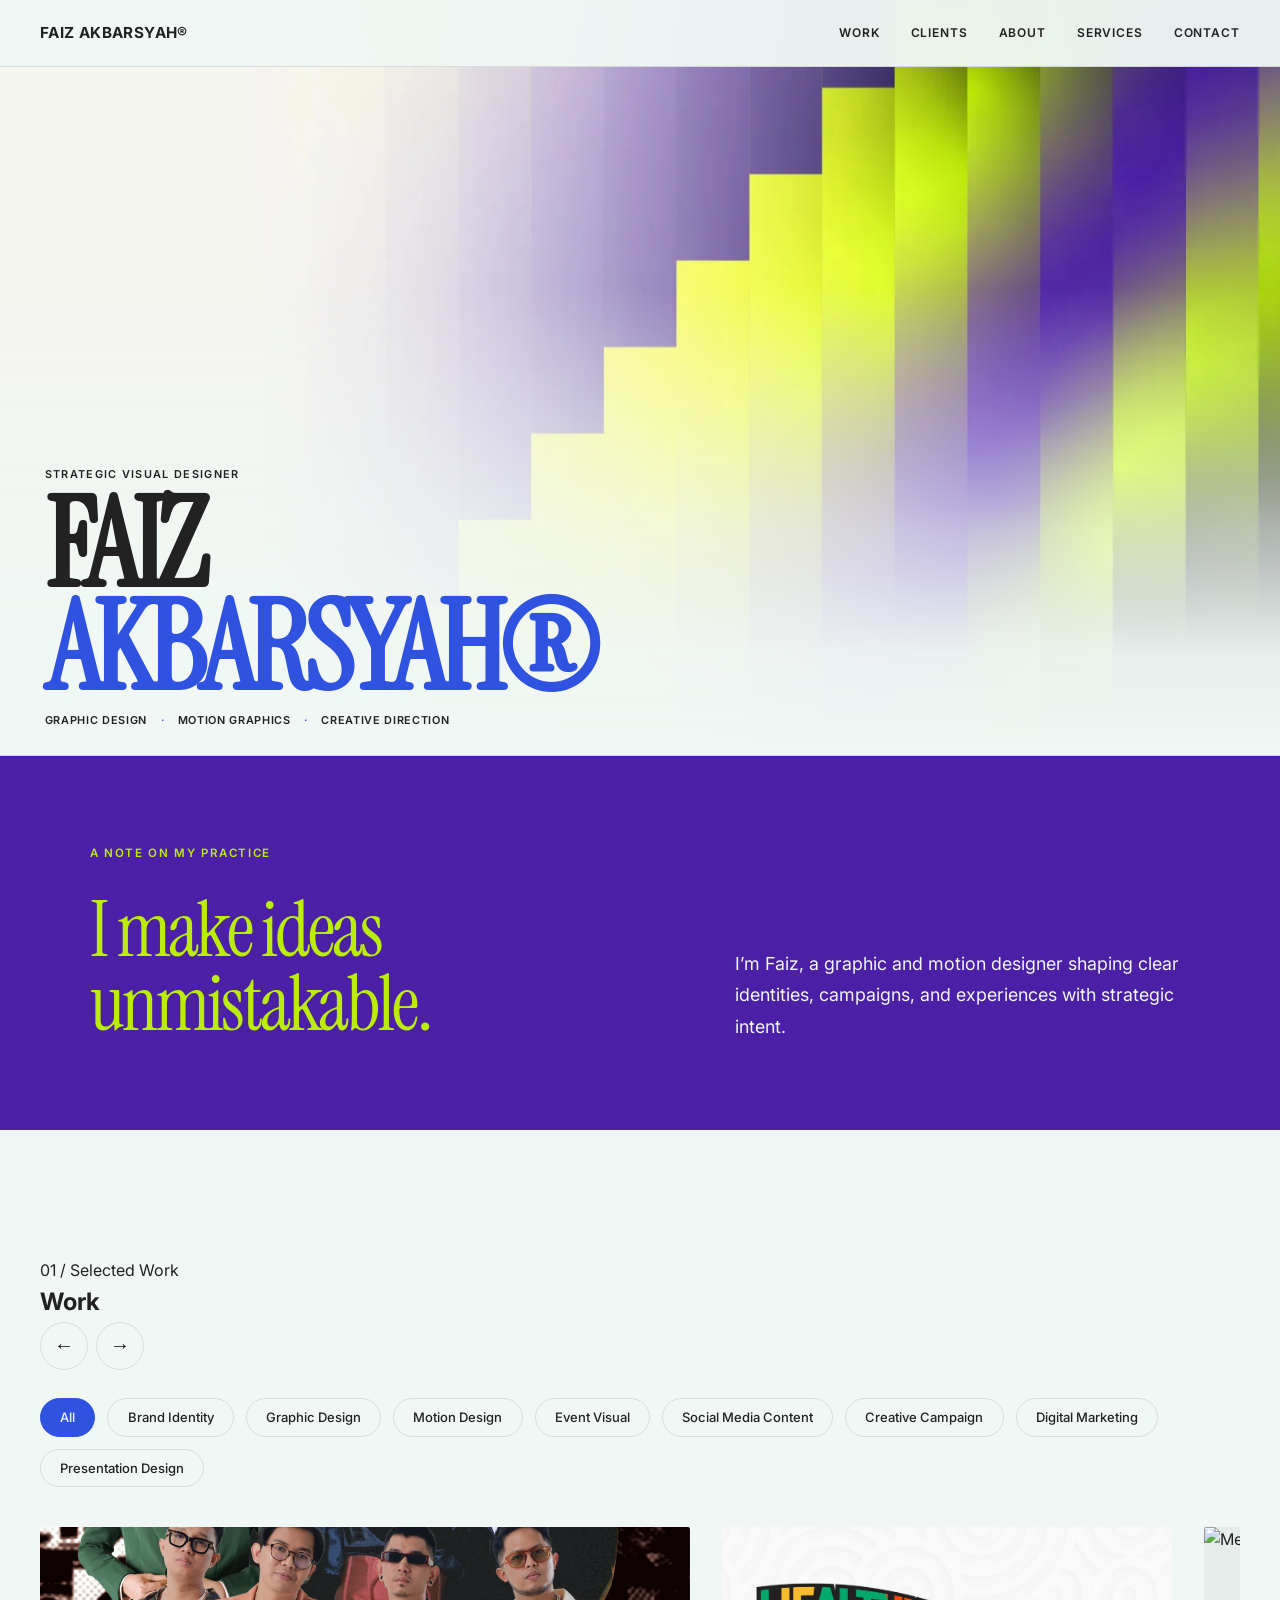
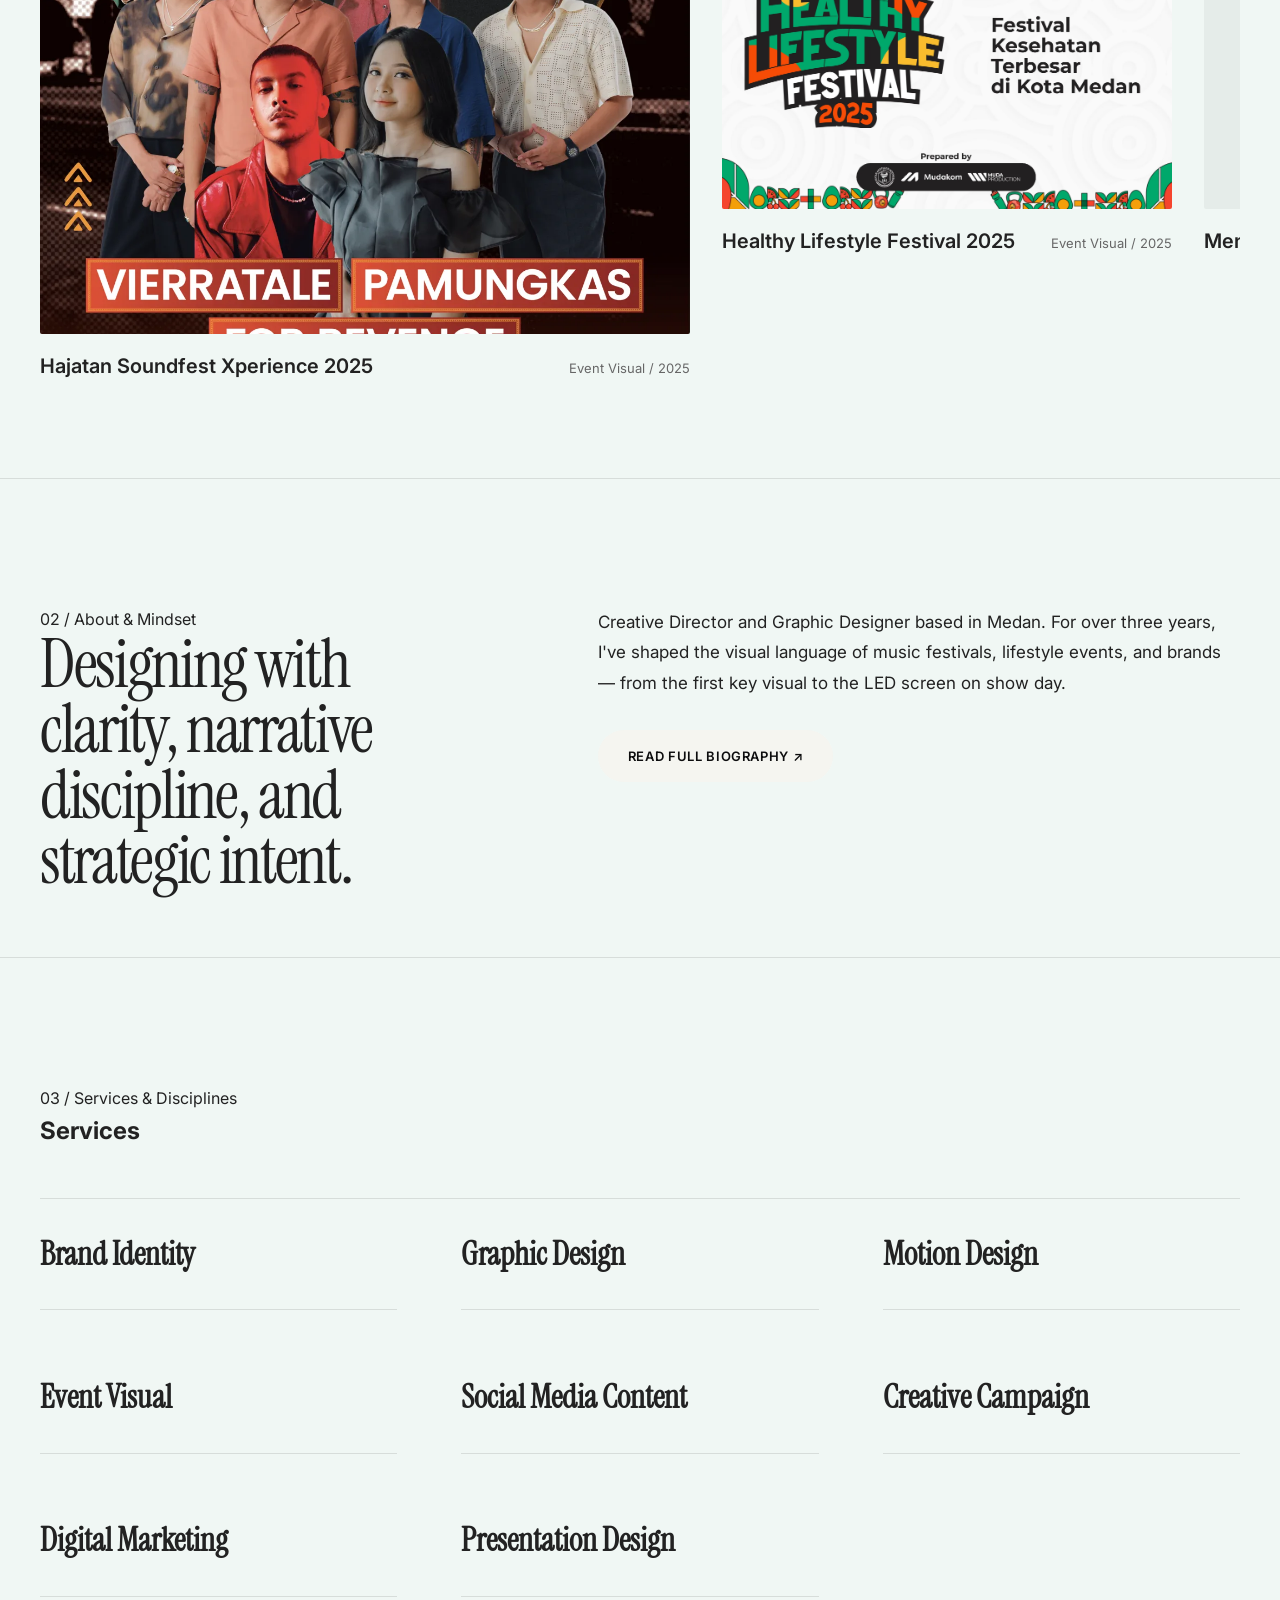
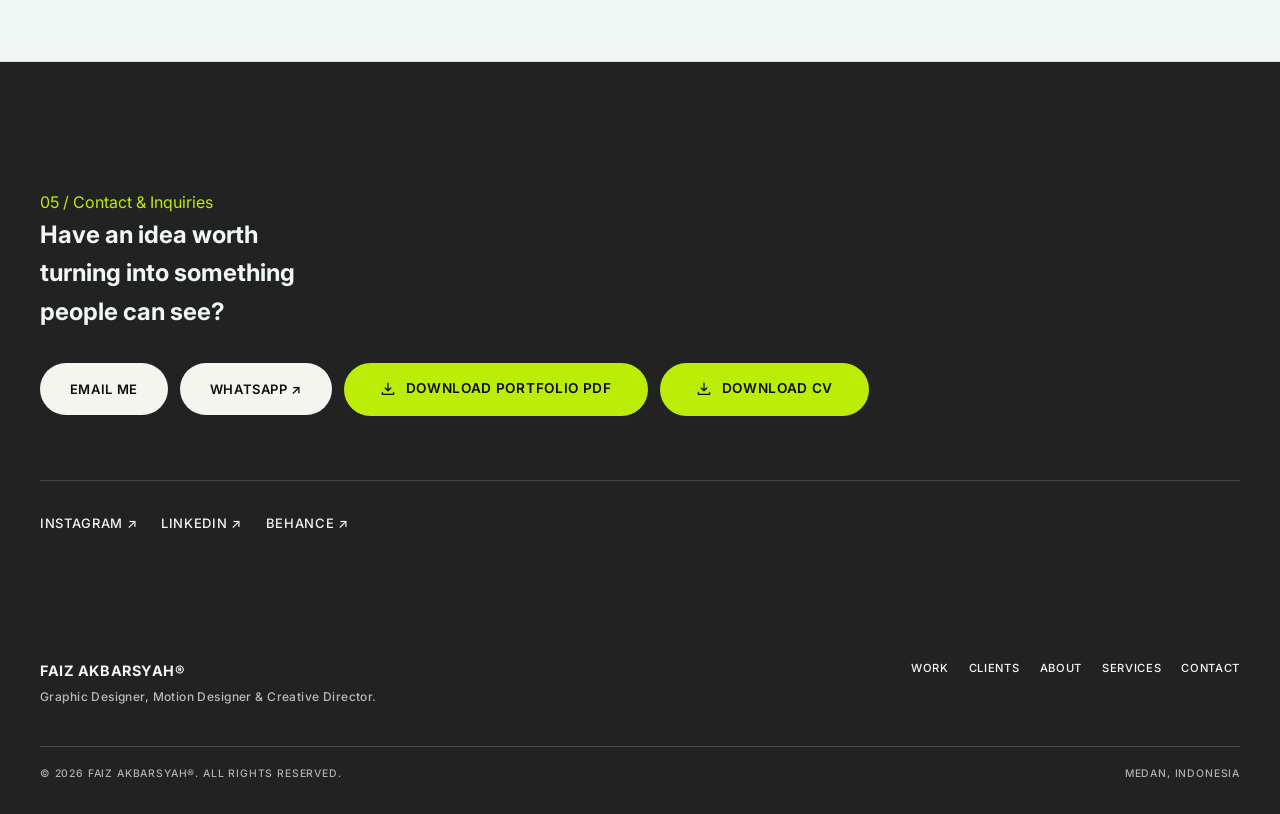
==== commit 73111043: "Update portfolio layout and client pages" ====
--- a/index.html
+++ b/index.html
@@ -1,6 +1,5 @@
 <!DOCTYPE html>
 <html lang="id">
-
 <head>
 
   <meta charset="UTF-8">
@@ -15,8 +14,13 @@
   </title>
 
   <meta
+    name="title"
+    content="FAIZ AKBARSYAH® — Graphic Designer, Motion Designer & Creative Director"
+  >
+
+  <meta
     name="description"
-    content="Portofolio digital resmi Faiz Akbarsyah. Creative Director dan Multidisciplinary Designer spesialis Brand Identity, Motion Design, Event Visual, dan Editorial Web Design."
+    content="Portofolio digital resmi Faiz Akbarsyah. Creative Director dan Multidisciplinary Designer spesialis Brand Identity, Motion Design, Event Visual, Social Media Content, dan Editorial Web Design."
   >
 
   <meta
@@ -34,9 +38,6 @@
     href="https://faizcreativework.netlify.app/"
   >
 
-
-  <!-- Open Graph -->
-
   <meta
     property="og:type"
     content="website"
@@ -54,7 +55,7 @@
 
   <meta
     property="og:description"
-    content="Portofolio digital resmi Faiz Akbarsyah. Creative Director dan Multidisciplinary Designer spesialis Brand Identity, Motion Design, Event Visual, dan Editorial Web Design."
+    content="Portofolio digital resmi Faiz Akbarsyah. Creative Director dan Multidisciplinary Designer."
   >
 
   <meta
@@ -62,34 +63,30 @@
     content="https://faizcreativework.netlify.app/assets/og-cover.jpg"
   >
 
-
-  <!-- Twitter -->
-
-  <meta
-    name="twitter:card"
+  <meta
+    property="twitter:card"
     content="summary_large_image"
   >
 
   <meta
-    name="twitter:url"
+    property="twitter:url"
     content="https://faizcreativework.netlify.app/"
   >
 
   <meta
-    name="twitter:title"
+    property="twitter:title"
     content="FAIZ AKBARSYAH® — Graphic Designer, Motion Designer & Creative Director"
   >
 
   <meta
-    name="twitter:description"
-    content="Portofolio digital resmi Faiz Akbarsyah. Creative Director dan Multidisciplinary Designer spesialis Brand Identity, Motion Design, Event Visual, dan Editorial Web Design."
-  >
-
-  <meta
-    name="twitter:image"
+    property="twitter:description"
+    content="Portofolio digital resmi Faiz Akbarsyah. Creative Director dan Multidisciplinary Designer."
+  >
+
+  <meta
+    property="twitter:image"
     content="https://faizcreativework.netlify.app/assets/og-cover.jpg"
   >
-
 
   <link
     rel="icon"
@@ -102,41 +99,21 @@
     href="/css/style.css"
   >
 
-
-  <!-- Structured Data -->
-
   <script type="application/ld+json">
-
   {
     "@context": "https://schema.org",
-
     "@type": "Person",
-
     "name": "Faiz Akbarsyah",
-
     "alternateName": "FAIZ AKBARSYAH®",
-
-    "jobTitle":
-      "Creative Director & Multidisciplinary Designer",
-
-    "url":
-      "https://faizcreativework.netlify.app",
-
-    "email":
-      "mailto:faiz.akbarsyah@gmail.com",
-
+    "jobTitle": "Creative Director & Multidisciplinary Designer",
+    "url": "https://faizcreativework.netlify.app",
+    "email": "mailto:faiz.akbarsyah@gmail.com",
     "sameAs": [
-
       "https://instagram.com/faizakbarsyah",
-
       "https://linkedin.com/in/faizakbarsyah",
-
       "https://behance.net/faizakbarsyah"
-
     ]
-
   }
-
   </script>
 
 </head>
@@ -144,10 +121,6 @@
 
 <body>
 
-
-  <!-- =====================================================================
-       ACCESSIBILITY
-       ===================================================================== -->
 
   <a
     href="#main-content"
@@ -157,79 +130,87 @@
   </a>
 
 
-  <!-- =====================================================================
-       SITE HEADER
-       ===================================================================== -->
+  <!-- ================================================================
+       HEADER
+       ================================================================ -->
 
   <header
     class="site-header"
     role="banner"
   >
 
-    <a
-      href="/"
-      class="brand-logo"
-      aria-label="Beranda FAIZ AKBARSYAH"
-    >
-      FAIZ AKBARSYAH®
-    </a>
-
-
-    <button
-      id="navToggleBtn"
-      class="nav-toggle-btn"
-      type="button"
-      aria-label="Buka Menu Navigasi"
-      aria-expanded="false"
-      aria-controls="mainNav"
-    >
-
-      <span class="nav-toggle-icon"></span>
-
-    </button>
-
-
-    <nav
-      id="mainNav"
-      aria-label="Navigasi Utama"
-    >
-
-      <ul class="nav-links">
-
-        <li>
-          <a href="#work">
-            Work
-          </a>
-        </li>
-
-        <li>
-          <a href="/about.html">
-            About
-          </a>
-        </li>
-
-        <li>
-          <a href="#services">
-            Services
-          </a>
-        </li>
-
-        <li>
-          <a href="#contact">
-            Contact
-          </a>
-        </li>
-
-      </ul>
-
-    </nav>
+    <div class="header-inner">
+
+      <a
+        href="/"
+        class="site-logo"
+        aria-label="Beranda FAIZ AKBARSYAH"
+      >
+        FAIZ AKBARSYAH®
+      </a>
+
+
+      <button
+        id="navToggleBtn"
+        class="nav-toggle"
+        type="button"
+        aria-label="Buka Menu Navigasi"
+        aria-expanded="false"
+        aria-controls="mainNav"
+      >
+
+        <span></span>
+
+      </button>
+
+
+      <nav
+        id="mainNav"
+        class="main-nav"
+        aria-label="Navigasi Utama"
+      >
+
+        <button
+          id="navCloseBtn"
+          class="nav-close"
+          type="button"
+          aria-label="Tutup menu navigasi"
+        >
+          <svg viewBox="0 0 24 24" aria-hidden="true" focusable="false">
+            <path d="m6 6 12 12M18 6 6 18" />
+          </svg>
+        </button>
+
+        <a href="#work">
+          Work
+        </a>
+
+        <a href="/client.html">
+          Clients
+        </a>
+
+        <a href="/about.html">
+          About
+        </a>
+
+        <a href="#services">
+          Services
+        </a>
+
+        <a href="#contact">
+          Contact
+        </a>
+
+      </nav>
+
+    </div>
 
   </header>
 
 
-  <!-- =====================================================================
+  <!-- ================================================================
        MAIN
-       ===================================================================== -->
+       ================================================================ -->
 
   <main
     id="main-content"
@@ -237,9 +218,9 @@
   >
 
 
-    <!-- ===================================================================
-         01. HERO
-         =================================================================== -->
+    <!-- ==============================================================
+         HERO
+         ============================================================== -->
 
     <section
       class="hero-section"
@@ -247,7 +228,7 @@
     >
 
       <div
-        class="hero-bg"
+        class="hero-cover"
         aria-hidden="true"
       >
 
@@ -260,7 +241,7 @@
 
           <img
             class="hero-cover-img"
-            src="/assets/images/hero-cover.jpg"
+            src="/assets/images/hero-cover.webp"
             alt=""
             loading="eager"
             fetchpriority="high"
@@ -271,344 +252,412 @@
       </div>
 
 
-      <p class="hero-subtitle">
-        Graphic Designer — Motion Designer — Creative Director
-      </p>
-
-
-      <h1 class="hero-title">
-
-        <span class="hero-title-line">
-          FAIZ
-        </span>
-
-        <span class="hero-title-line">
-          AKBARSYAH®
-        </span>
-
-      </h1>
+      <div class="hero-content">
+
+        <p class="hero-kicker">
+          Strategic Visual Designer
+        </p>
+
+
+        <h1 class="hero-title">
+
+          <span class="hero-title-line">
+            FAIZ
+          </span>
+
+          <span class="hero-title-line">
+            AKBARSYAH®
+          </span>
+
+        </h1>
+
+        <p class="hero-roles" aria-label="Graphic Design, Motion Graphics, Creative Direction">
+          <span>Graphic Design</span>
+          <span>Motion Graphics</span>
+          <span>Creative Direction</span>
+        </p>
+
+        <p class="hero-description">
+          Visual communication is the architectural structuring of brand perception.
+          I design clear, high-impact identities, motion systems, and event experiences
+          backed by strategic thinking.
+        </p>
+
+      </div>
 
     </section>
 
 
-    <!-- ===================================================================
-         02. MANIFESTO
-         =================================================================== -->
+    <!-- ==============================================================
+         INTRODUCTION
+         ============================================================== -->
 
     <section
-      class="manifesto-section"
-      aria-label="Filosofi Desain"
+      class="intro-section"
+      aria-labelledby="intro-heading"
     >
 
-      <p class="manifesto-text">
-        Visual communication is the architectural structuring of brand perception. I design clear, high-impact identities, motion systems, and event experiences backed by strategic thinking.
-      </p>
+      <div class="intro-inner">
+
+        <p class="intro-kicker">
+          A note on my practice
+        </p>
+
+        <div class="intro-content">
+
+          <h2
+            id="intro-heading"
+            class="intro-heading"
+          >
+            I make ideas unmistakable.
+          </h2>
+
+          <p class="intro-copy">
+            I’m Faiz, a graphic and motion designer shaping clear identities,
+            campaigns, and experiences with strategic intent.
+          </p>
+
+        </div>
+
+      </div>
 
     </section>
 
-
-    <!-- ===================================================================
-         03. WORK
-         =================================================================== -->
+    <!-- ==============================================================
+         WORK
+         ============================================================== -->
 
     <section
       id="work"
-      class="work-section"
+      class="section horizontal-gallery-section"
       aria-label="Galeri Karya"
     >
 
-      <div class="gallery-controls-header">
+      <div class="container">
+
+        <div class="section-heading-row">
+
+          <div>
+
+            <p class="section-kicker">
+              01 / Selected Work
+            </p>
+
+            <h2 class="section-heading">
+              Work
+            </h2>
+
+          </div>
+
+
+          <div class="gallery-nav-group">
+
+            <button
+              id="galleryPrev"
+              class="gallery-nav-btn"
+              type="button"
+              aria-label="Project sebelumnya"
+            >
+              ←
+            </button>
+
+            <button
+              id="galleryNext"
+              class="gallery-nav-btn"
+              type="button"
+              aria-label="Project berikutnya"
+            >
+              →
+            </button>
+
+          </div>
+
+        </div>
+
+
+        <div class="filter-wrapper">
+
+          <div
+            id="filterContainer"
+            class="filter-container"
+            role="group"
+            aria-label="Filter Kategori Proyek"
+          ></div>
+
+        </div>
+
 
         <div
-          id="filterContainer"
-          class="filter-bar"
-          role="group"
-          aria-label="Filter Kategori Proyek"
-          style="margin-bottom:0;"
+          id="workGallery"
+          class="horizontal-gallery-wrapper"
+          tabindex="0"
+          aria-label="Daftar Proyek"
         ></div>
 
-
-        <div class="gallery-nav-group">
-
-          <button
-            id="galleryPrev"
-            class="gallery-nav-btn"
-            type="button"
-            aria-label="Previous"
-          >
-            ←
-          </button>
-
-
-          <button
-            id="galleryNext"
-            class="gallery-nav-btn"
-            type="button"
-            aria-label="Next"
-          >
-            →
-          </button>
-
-        </div>
-
       </div>
 
-
-      <div
-        id="workGallery"
-        class="horizontal-gallery-wrapper"
-        tabindex="0"
-        aria-label="Daftar Proyek"
-      ></div>
-
     </section>
 
 
-    <!-- ===================================================================
-         04. ABOUT PREVIEW
-         =================================================================== -->
+    <!-- ==============================================================
+         ABOUT
+         ============================================================== -->
 
     <section
       id="about"
-      class="about-section"
+      class="section"
       aria-label="Ringkasan Tentang Faiz Akbarsyah"
     >
 
-      <div class="about-grid">
-
-        <div class="about-col-left">
-
-          <p class="section-label">
-            04 / ABOUT & MINDSET
-          </p>
-
-
-          <h2 class="about-heading font-serif">
-            Designing with clarity, narrative discipline, and strategic intent.
-          </h2>
+      <div class="container">
+
+        <div class="about-grid">
+
+          <div>
+
+            <p class="section-kicker">
+              02 / About & Mindset
+            </p>
+
+            <h2 class="section-heading">
+              Designing with clarity, narrative discipline, and strategic intent.
+            </h2>
+
+          </div>
+
+
+          <div>
+
+            <p class="about-text">
+              Creative Director and Graphic Designer based in Medan.
+              For over three years, I've shaped the visual language of
+              music festivals, lifestyle events, and brands — from the
+              first key visual to the LED screen on show day.
+            </p>
+
+
+            <div
+              style="
+                margin-top: 2rem;
+              "
+            >
+
+              <a
+                href="/about.html"
+                class="cta-pill cta-secondary"
+              >
+                Read Full Biography ↗
+              </a>
+
+            </div>
+
+          </div>
 
         </div>
 
-
-        <div class="about-col-right">
-
-          <p class="about-text">
-            Creative Director and Graphic Designer based in Medan. For over three years, I've shaped the visual language of music festivals, lifestyle events, and brands — from the first key visual to the LED screen on show day.
-          </p>
-
-
-          <div
-            style="margin-top:2rem;"
-          >
-
-            <a
-              href="/about.html"
-              class="cta-pill cta-secondary"
-              style="border:1px solid var(--color-text);"
-            >
-              Read Full Biography ↗
-            </a>
-
-          </div>
-
-        </div>
-
       </div>
 
     </section>
 
 
-    <!-- ===================================================================
-         05. SERVICES
-         =================================================================== -->
+    <!-- ==============================================================
+         SERVICES
+         ============================================================== -->
 
     <section
       id="services"
-      class="services-section"
+      class="section"
       aria-label="Layanan dan Disiplin"
     >
 
-      <p class="section-label">
-        05 / SERVICES & DISCIPLINES
-      </p>
-
-
-      <div class="services-list">
-
-
-        <a
-          href="/services.html?category=Brand%20Identity"
-          target="_blank"
-          rel="noopener"
-          class="service-item-link"
+      <div class="container">
+
+        <p class="section-kicker">
+          03 / Services & Disciplines
+        </p>
+
+
+        <h2 class="section-heading">
+          Services
+        </h2>
+
+
+        <div
+          class="services-list"
+          style="
+            margin-top: 3rem;
+            border-top: 1px solid var(--color-border);
+          "
         >
 
-          <h3 class="service-title">
-
-            Brand Identity
-
-            <span class="service-indicator">
-              ↗
-            </span>
-
-          </h3>
-
-        </a>
-
-
-        <a
-          href="/services.html?category=Graphic%20Design"
-          target="_blank"
-          rel="noopener"
-          class="service-item-link"
-        >
-
-          <h3 class="service-title">
-
-            Graphic Design
-
-            <span class="service-indicator">
-              ↗
-            </span>
-
-          </h3>
-
-        </a>
-
-
-        <a
-          href="/services.html?category=Motion%20Design"
-          target="_blank"
-          rel="noopener"
-          class="service-item-link"
-        >
-
-          <h3 class="service-title">
-
-            Motion Design
-
-            <span class="service-indicator">
-              ↗
-            </span>
-
-          </h3>
-
-        </a>
-
-
-        <a
-          href="/services.html?category=Event%20Visual"
-          target="_blank"
-          rel="noopener"
-          class="service-item-link"
-        >
-
-          <h3 class="service-title">
-
-            Event Visual
-
-            <span class="service-indicator">
-              ↗
-            </span>
-
-          </h3>
-
-        </a>
-
-
-        <a
-          href="/services.html?category=Social%20Media%20Design"
-          target="_blank"
-          rel="noopener"
-          class="service-item-link"
-        >
-
-          <h3 class="service-title">
-
-            Social Media Content
-
-            <span class="service-indicator">
-              ↗
-            </span>
-
-          </h3>
-
-        </a>
-
-
-        <a
-          href="/services.html?category=Presentation%20Design"
-          target="_blank"
-          rel="noopener"
-          class="service-item-link"
-        >
-
-          <h3 class="service-title">
-
-            Presentation Design
-
-            <span class="service-indicator">
-              ↗
-            </span>
-
-          </h3>
-
-        </a>
-
+          <a
+            href="/services.html?category=Brand%20Identity"
+            class="service-item-link"
+          >
+
+            <h3 class="service-title">
+              Brand Identity
+              <span class="service-indicator">↗</span>
+            </h3>
+
+          </a>
+
+
+          <a
+            href="/services.html?category=Graphic%20Design"
+            class="service-item-link"
+          >
+
+            <h3 class="service-title">
+              Graphic Design
+              <span class="service-indicator">↗</span>
+            </h3>
+
+          </a>
+
+
+          <a
+            href="/services.html?category=Motion%20Design"
+            class="service-item-link"
+          >
+
+            <h3 class="service-title">
+              Motion Design
+              <span class="service-indicator">↗</span>
+            </h3>
+
+          </a>
+
+
+          <a
+            href="/services.html?category=Event%20Visual"
+            class="service-item-link"
+          >
+
+            <h3 class="service-title">
+              Event Visual
+              <span class="service-indicator">↗</span>
+            </h3>
+
+          </a>
+
+
+          <a
+            href="/services.html?category=Social%20Media%20Content"
+            class="service-item-link"
+          >
+
+            <h3 class="service-title">
+              Social Media Content
+              <span class="service-indicator">↗</span>
+            </h3>
+
+          </a>
+
+
+          <a
+            href="/services.html?category=Creative%20Campaign"
+            class="service-item-link"
+          >
+
+            <h3 class="service-title">
+              Creative Campaign
+              <span class="service-indicator">↗</span>
+            </h3>
+
+          </a>
+
+
+          <a
+            href="/services.html?category=Digital%20Marketing"
+            class="service-item-link"
+          >
+
+            <h3 class="service-title">
+              Digital Marketing
+              <span class="service-indicator">↗</span>
+            </h3>
+
+          </a>
+
+
+          <a
+            href="/services.html?category=Presentation%20Design"
+            class="service-item-link"
+          >
+
+            <h3 class="service-title">
+              Presentation Design
+              <span class="service-indicator">↗</span>
+            </h3>
+
+          </a>
+
+        </div>
 
       </div>
 
     </section>
 
 
-    <!-- ===================================================================
-         06. TESTIMONIALS
-         =================================================================== -->
+    <!-- ==============================================================
+         TESTIMONIALS
+         ============================================================== -->
 
     <section
       id="testimonials"
-      class="testimonials-section"
+      class="section"
       aria-label="Rekomendasi Profesional"
       hidden
     >
 
-      <p class="section-label">
-        06 / ENDORSEMENTS
-      </p>
-
-
-      <div
-        id="testimonialsGrid"
-        class="testimonials-grid"
-      ></div>
+      <div class="container">
+
+        <p class="section-kicker">
+          04 / Endorsements
+        </p>
+
+        <div
+          id="testimonialsGrid"
+          class="testimonials-grid"
+        ></div>
+
+      </div>
 
     </section>
 
 
-    <!-- ===================================================================
-         07. CONTACT & FOOTER
-         =================================================================== -->
+    <!-- ==============================================================
+         CONTACT
+         ============================================================== -->
 
     <section
       id="contact"
-      class="contact-section"
+      class="section"
       aria-label="Kontak dan Informasi"
     >
 
-      <div class="contact-content">
-
-        <p class="section-label">
-          07 / CONTACT & INQUIRIES
+      <div class="container">
+
+        <p class="section-kicker">
+          05 / Contact & Inquiries
         </p>
 
 
-        <h2 class="contact-heading font-serif">
+        <h2 class="section-heading">
           Have an idea worth turning into something people can see?
         </h2>
 
 
-        <div class="contact-actions">
-
+        <div
+          class="contact-actions"
+          style="
+            display: flex;
+            flex-wrap: wrap;
+            gap: 0.75rem;
+            margin-top: 2rem;
+          "
+        >
 
           <a
             id="emailLink"
@@ -624,7 +673,7 @@
             href="#"
             class="cta-pill cta-secondary"
             target="_blank"
-            rel="noopener"
+            rel="noopener noreferrer"
           >
             WhatsApp ↗
           </a>
@@ -632,77 +681,66 @@
 
           <a
             href="/print.html"
-            class="cta-pill cta-primary"
+            class="cta-pill cta-primary cta-download"
             target="_blank"
-            rel="noopener"
-          >
-
-            <svg
-              class="cta-icon"
-              viewBox="0 0 24 24"
+            rel="noopener noreferrer"
+          >            <svg
+              class="cta-download-icon"
+              viewBox="0 0 20 20"
               fill="none"
-              stroke="currentColor"
+              aria-hidden="true"
+              focusable="false"
             >
-
-              <path d="M21 15v4a2 2 0 0 1-2 2v-4"></path>
-
-              <polyline points="7 10 12 15 17 10"></polyline>
-
-              <line
-                x1="12"
-                y1="15"
-                x2="12"
-                y2="3"
-              ></line>
-
-            </svg>
-
-            Download Portfolio PDF
-
+              <path
+                d="M10 2.75v9.5m0 0 3.5-3.5M10 12.25l-3.5-3.5M3 14.25v2.5h14v-2.5"
+                stroke="currentColor"
+                stroke-width="1.6"
+                stroke-linecap="round"
+                stroke-linejoin="round"
+              />
+            </svg>            <span>Download Portfolio PDF</span>
           </a>
 
 
           <a
             href="/cv-print.html"
-            class="cta-pill cta-primary"
+            class="cta-pill cta-primary cta-download"
             target="_blank"
-            rel="noopener"
-          >
-
-            <svg
-              class="cta-icon"
-              viewBox="0 0 24 24"
+            rel="noopener noreferrer"
+          >            <svg
+              class="cta-download-icon"
+              viewBox="0 0 20 20"
               fill="none"
-              stroke="currentColor"
+              aria-hidden="true"
+              focusable="false"
             >
-
-              <path d="M21 15v4a2 2 0 0 1-2 2v-4"></path>
-
-              <polyline points="7 10 12 15 17 10"></polyline>
-
-              <line
-                x1="12"
-                y1="15"
-                x2="12"
-                y2="3"
-              ></line>
-
-            </svg>
-
-            Download CV
-
-          </a>
-
+              <path
+                d="M10 2.75v9.5m0 0 3.5-3.5M10 12.25l-3.5-3.5M3 14.25v2.5h14v-2.5"
+                stroke="currentColor"
+                stroke-width="1.6"
+                stroke-linecap="round"
+                stroke-linejoin="round"
+              />
+            </svg>            <span>Download CV</span>
+          </a>
 
         </div>
 
 
-        <div class="social-links-row">
+        <div
+          class="social-links-row"
+          style="
+            display: flex;
+            flex-wrap: wrap;
+            gap: 1.5rem;
+            margin-top: 2rem;
+          "
+        >
 
           <a
             href="https://instagram.com/faizakbarsyah"
             target="_blank"
-            rel="noopener"
+            rel="noopener noreferrer"
             class="social-link"
           >
             Instagram ↗
@@ -712,7 +750,7 @@
           <a
             href="https://linkedin.com/in/faizakbarsyah"
             target="_blank"
-            rel="noopener"
+            rel="noopener noreferrer"
             class="social-link"
           >
             LinkedIn ↗
@@ -722,7 +760,7 @@
           <a
             href="https://behance.net/faizakbarsyah"
             target="_blank"
-            rel="noopener"
+            rel="noopener noreferrer"
             class="social-link"
           >
             Behance ↗
@@ -732,224 +770,83 @@
 
       </div>
 
+
+      <!-- ============================================================
+           FOOTER
+           ============================================================ -->
 
       <footer
         class="site-footer"
         role="contentinfo"
       >
 
-        <span>
-          © 2026 FAIZ AKBARSYAH®. ALL RIGHTS RESERVED.
-        </span>
-
-        <span>
-          MEDAN, INDONESIA
-        </span>
+        <div class="footer-main">
+
+          <div class="footer-brand">
+
+            <strong>
+              FAIZ AKBARSYAH®
+            </strong>
+
+            <p>
+              Graphic Designer, Motion Designer & Creative Director.
+            </p>
+
+          </div>
+
+
+          <div class="footer-links">
+
+            <a href="#work">
+              Work
+            </a>
+
+            <a href="/client.html">
+              Clients
+            </a>
+
+            <a href="/about.html">
+              About
+            </a>
+
+            <a href="#services">
+              Services
+            </a>
+
+            <a href="#contact">
+              Contact
+            </a>
+
+          </div>
+
+        </div>
+
+
+        <div class="footer-bottom">
+
+          <span>
+            © 2026 FAIZ AKBARSYAH®. ALL RIGHTS RESERVED.
+          </span>
+
+          <span>
+            MEDAN, INDONESIA
+          </span>
+
+        </div>
 
       </footer>
 
     </section>
 
-
   </main>
 
 
+  <!-- ================================================================
+       SCRIPTS
+       ================================================================ -->
+
   <script src="/data/site-config.js"></script>
-
   <script src="/js/app.js"></script>
 
-
-  <!-- =====================================================================
-       SOCIAL MEDIA CONTENT
-       Menampilkan video di gallery Work yang sama ketika filter
-       "Social Media Content" dipilih.
-       ===================================================================== -->
-
-  <script>
-
-    document.addEventListener(
-      "DOMContentLoaded",
-      () => {
-
-        const filterContainer =
-          document.getElementById(
-            "filterContainer"
-          );
-
-        const gallery =
-          document.getElementById(
-            "workGallery"
-          );
-
-        if (
-          !filterContainer ||
-          !gallery
-        ) {
-          return;
-        }
-
-
-        fetch(
-          "/data/social-content.json"
-        )
-          .then(response => {
-
-            if (!response.ok) {
-              throw new Error(
-                `HTTP ${response.status}`
-              );
-            }
-
-            return response.json();
-
-          })
-          .then(data => {
-
-            const socialItems =
-              Array.isArray(data.items)
-                ? data.items.filter(
-                    item =>
-                      item.published !== false &&
-                      item.video
-                  )
-                : [];
-
-
-            if (
-              socialItems.length === 0
-            ) {
-              return;
-            }
-
-
-            const renderSocialVideos =
-              () => {
-
-                gallery.innerHTML =
-                  socialItems
-                    .map(
-                      item => `
-
-                        <article
-                          class="project-card size-small"
-                          style="cursor:default;"
-                        >
-
-                          <div
-                            class="card-media-wrapper"
-                            style="
-                              aspect-ratio:9 / 16;
-                              background:var(--color-surface);
-                            "
-                          >
-
-                            <video
-                              src="${item.video}"
-                              poster="${item.poster || ""}"
-                              controls
-                              playsinline
-                              preload="metadata"
-                              style="
-                                position:static;
-                                width:100%;
-                                height:100%;
-                                opacity:1;
-                                pointer-events:auto;
-                                object-fit:contain;
-                                background:var(--color-surface);
-                              "
-                            >
-                            </video>
-
-                          </div>
-
-
-                          <div class="card-info">
-
-                            <span class="card-title">
-                              ${item.title || "Social Media Content"}
-                            </span>
-
-
-                            <span class="card-meta">
-
-                              ${
-                                [
-                                  item.client,
-                                  item.year
-                                ]
-                                  .filter(Boolean)
-                                  .join(" / ")
-                              }
-
-                            </span>
-
-                          </div>
-
-                        </article>
-
-                      `
-                    )
-                    .join("");
-
-              };
-
-
-            const bindFilter =
-              () => {
-
-                const buttons =
-                  filterContainer.querySelectorAll(
-                    ".filter-btn"
-                  );
-
-
-                const socialButton =
-                  Array.from(
-                    buttons
-                  ).find(
-                    button =>
-                      button.dataset.category ===
-                      "Social Media Content"
-                  );
-
-
-                if (
-                  !socialButton
-                ) {
-                  return;
-                }
-
-
-                socialButton.addEventListener(
-                  "click",
-                  () => {
-
-                    renderSocialVideos();
-
-                  }
-                );
-
-              };
-
-
-            bindFilter();
-
-          })
-          .catch(
-            error =>
-              console.error(
-                "Gagal memuat Social Media Content:",
-                error
-              )
-          );
-
-      }
-    );
-
-  </script>
-
-
 </body>
-
 </html>
--- a/css/style.css
+++ b/css/style.css
@@ -5,20 +5,23 @@
    @import url('https://fonts.googleapis.com/css2?family=Instrument+Serif:ital@0;1&family=Inter:wght@300;400;500;600;700&display=swap');
 
    :root {
-     --color-bg: #F5F5F0;
-     --color-bg-dark: #0D0D0E;
-     --color-surface: #EBEBE4;
-     --color-surface-dark: #18181A;
-   
-     --color-text: #111111;
-     --color-text-muted: #666660;
-     --color-text-inverse: #F5F5F0;
-     --color-border: rgba(17, 17, 17, 0.12);
-   
-     --color-purple: #4B1FA6;
-     --color-lime: #CCFF00;
-     --color-lime-hover: #B8E600;
-   
+     /* Color Palette (Neutral 85-90%, Deep Purple & Neon Lime Accents) */
+     --color-bg: #F0F7F4;
+     --color-bg-dark: #222222;
+     --color-surface: #E5ECE9;
+     --color-surface-dark: #181818;
+     
+     --color-text: #222222;
+     --color-text-muted: #666666;
+     --color-text-inverse: #F0F7F4;
+     --color-border: rgba(34, 34, 34, 0.12);
+   
+     /* Primary Accents */
+     --color-purple: #2F52E0;
+     --color-lime: #BCED09;
+     --color-lime-hover: #A8D400;
+   
+     /* Typography */
      --font-serif: 'Instrument Serif', Georgia, serif;
      --font-sans: 'Inter', -apple-system, BlinkMacSystemFont, sans-serif;
    
@@ -28,12 +31,15 @@
      --text-body: 1.0625rem;
      --text-meta: 0.8125rem;
    
+     /* Transitions */
      --transition-fast: 0.2s cubic-bezier(0.16, 1, 0.3, 1);
      --transition-medium: 0.4s cubic-bezier(0.16, 1, 0.3, 1);
    }
    
    
-   /* Accessibility Utilities */
+   /* ==========================================================================
+      ACCESSIBILITY UTILITIES
+      ========================================================================== */
    
    .skip-link {
      position: absolute;
@@ -70,7 +76,9 @@
    }
    
    
-   /* Base Resets */
+   /* ==========================================================================
+      BASE RESETS
+      ========================================================================== */
    
    *,
    *::before,
@@ -95,7 +103,9 @@
    }
    
    
-   /* Typography Classes */
+   /* ==========================================================================
+      TYPOGRAPHY CLASSES
+      ========================================================================== */
    
    .font-serif {
      font-family: var(--font-serif);
@@ -115,7 +125,9 @@
    }
    
    
-   /* Navigation */
+   /* ==========================================================================
+      NAVIGATION
+      ========================================================================== */
    
    .site-header {
      position: fixed;
@@ -161,7 +173,9 @@
    }
    
    
-   /* Mobile Navigation */
+   /* ==========================================================================
+      MOBILE NAVIGATION — HAMBURGER TOGGLE & FULLSCREEN OVERLAY
+      ========================================================================== */
    
    .nav-toggle-btn {
      display: none;
@@ -194,7 +208,9 @@
      width: 22px;
      height: 2px;
      background-color: var(--color-text);
-     transition: transform var(--transition-fast), top var(--transition-fast);
+     transition:
+       transform var(--transition-fast),
+       top var(--transition-fast);
    }
    
    .nav-toggle-icon::before {
@@ -220,6 +236,7 @@
    }
    
    @media (max-width: 768px) {
+   
      .nav-toggle-btn {
        display: flex;
      }
@@ -272,7 +289,9 @@
    }
    
    
-   /* Layout Section Containers */
+   /* ==========================================================================
+      LAYOUT SECTION CONTAINERS
+      ========================================================================== */
    
    section {
      padding: 8rem 2.5rem 4rem;
@@ -280,6 +299,7 @@
    }
    
    @media (max-width: 768px) {
+   
      section {
        padding: 6rem 1.5rem 3rem;
      }
@@ -290,7 +310,9 @@
    }
    
    
-   /* Hero Section */
+   /* ==========================================================================
+      HERO SECTION
+      ========================================================================== */
    
    .hero-section {
      min-height: 85vh;
@@ -303,7 +325,9 @@
    }
    
    
-   /* Hero Cover Image */
+   /* ==========================================================================
+      HERO COVER IMAGE
+      ========================================================================== */
    
    .hero-bg {
      position: absolute;
@@ -324,10 +348,13 @@
      transform-origin: 62% 50%;
      will-change: transform;
      transform: translate3d(0, 0, 0) scale(1);
-     transition: transform 0.5s cubic-bezier(0.16, 1, 0.3, 1);
+     transition:
+       transform 0.5s
+       cubic-bezier(0.16, 1, 0.3, 1);
    }
    
    @media (max-width: 768px) {
+   
      .hero-cover-img {
        object-position: 78% center;
        transform-origin: 78% 50%;
@@ -343,18 +370,39 @@
          to top,
          var(--color-bg) 0%,
          var(--color-bg) 30%,
-         color-mix(in srgb, var(--color-bg) 80%, transparent) 45%,
-         color-mix(in srgb, var(--color-bg) 35%, transparent) 60%,
          transparent 75%
        );
+   
+       background: linear-gradient(
+         to top,
+         var(--color-bg) 0%,
+         var(--color-bg) 30%,
+         color-mix(
+           in srgb,
+           var(--color-bg) 80%,
+           transparent
+         ) 45%,
+         color-mix(
+           in srgb,
+           var(--color-bg) 35%,
+           transparent
+         ) 60%,
+         transparent 75%
+       );
      }
    }
    
    @media (prefers-reduced-motion: reduce) {
+   
      .hero-cover-img {
        transition: none;
      }
    }
+   
+   
+   /* ==========================================================================
+      HERO TYPOGRAPHY
+      ========================================================================== */
    
    .hero-title {
      font-family: var(--font-serif);
@@ -368,7 +416,8 @@
    .hero-title-line {
      display: block;
      will-change: transform;
-     transition: transform 0.1s linear;
+     transition:
+       transform 0.1s linear;
    }
    
    .hero-title-line:nth-child(2) {
@@ -385,7 +434,9 @@
    }
    
    
-   /* Manifesto */
+   /* ==========================================================================
+      SHORT MANIFESTO
+      ========================================================================== */
    
    .manifesto-section {
      max-width: none;
@@ -403,7 +454,9 @@
    }
    
    
-   /* Category Filter */
+   /* ==========================================================================
+      CATEGORY FILTER BAR
+      ========================================================================== */
    
    .filter-bar {
      display: flex;
@@ -433,7 +486,9 @@
    }
    
    
-   /* Horizontal Work Gallery */
+   /* ==========================================================================
+      HORIZONTAL WORK GALLERY & CIRCULAR CONTROLS
+      ========================================================================== */
    
    .work-section {
      overflow: hidden;
@@ -474,6 +529,7 @@
    }
    
    @media (max-width: 768px) {
+   
      .gallery-nav-group {
        display: none;
      }
@@ -514,6 +570,7 @@
    }
    
    @media (max-width: 768px) {
+   
      .project-card,
      .project-card.size-large,
      .project-card.size-small {
@@ -524,18 +581,17 @@
    .card-media-wrapper {
      position: relative;
      width: 100%;
+     aspect-ratio: 16 / 10;
      background-color: var(--color-surface);
      overflow: hidden;
      border-radius: 2px;
-     line-height: 0;
    }
    
    .card-media-wrapper img,
    .card-media-wrapper video {
      width: 100%;
-     height: auto;
-     display: block;
-     object-fit: contain;
+     height: 100%;
+     object-fit: cover;
      transition:
        transform var(--transition-medium),
        opacity var(--transition-fast);
@@ -567,7 +623,7 @@
    }
    
    .project-card:hover .card-media-wrapper img {
-     transform: none;
+     transform: scale(1.03);
    }
    
    .project-card:hover .card-media-wrapper video.is-playing {
@@ -595,8 +651,40 @@
      color: var(--color-text-muted);
    }
    
-   
-   /* About Section & Page */
+   .project-card.has-video .card-media-wrapper video {
+     position: relative;
+     top: auto;
+     left: auto;
+     display: block;
+     width: 100%;
+     height: 100%;
+     opacity: 1;
+     pointer-events: none;
+     object-fit: cover;
+     background: var(--color-surface);
+   }
+   
+   .project-card.has-video:hover .card-media-wrapper video {
+     transform: scale(1.03);
+   }
+   
+   .project-card-placeholder {
+     width: 100%;
+     height: 100%;
+     display: flex;
+     align-items: center;
+     justify-content: center;
+     padding: 1.5rem;
+     background: var(--color-surface);
+     color: var(--color-text-muted);
+     text-align: center;
+     font-size: var(--text-meta);
+   }
+   
+   
+   /* ==========================================================================
+      ABOUT SECTION & PAGE
+      ========================================================================== */
    
    .about-page-container {
      max-width: 1100px;
@@ -611,6 +699,7 @@
    }
    
    @media (max-width: 900px) {
+   
      .about-grid {
        grid-template-columns: 1fr;
        gap: 2rem;
@@ -664,7 +753,9 @@
    }
    
    
-   /* About Page — Profile Photo */
+   /* ==========================================================================
+      ABOUT PAGE — PROFILE PHOTO IDENTITY CARD
+      ========================================================================== */
    
    .about-photo-card {
      max-width: 220px;
@@ -697,7 +788,9 @@
    }
    
    
-   /* About Stats */
+   /* ==========================================================================
+      ABOUT PAGE — STATS STRIP
+      ========================================================================== */
    
    .about-stats {
      display: grid;
@@ -737,6 +830,7 @@
    }
    
    @media (max-width: 900px) {
+   
      .about-stats {
        grid-template-columns: repeat(2, 1fr);
      }
@@ -752,7 +846,9 @@
    }
    
    
-   /* About Timeline */
+   /* ==========================================================================
+      ABOUT PAGE — CAREER TIMELINE
+      ========================================================================== */
    
    .about-timeline {
      margin-top: 5rem;
@@ -811,6 +907,7 @@
    }
    
    @media (max-width: 768px) {
+   
      .timeline-item {
        grid-template-columns: 1fr;
        gap: 0.75rem;
@@ -826,11 +923,16 @@
    }
    
    
-   /* Services */
+   /* ==========================================================================
+      SERVICES SECTION
+      ========================================================================== */
    
    .services-list {
      display: grid;
-     grid-template-columns: repeat(auto-fit, minmax(300px, 1fr));
+     grid-template-columns: repeat(
+       auto-fit,
+       minmax(300px, 1fr)
+     );
      column-gap: 4rem;
      row-gap: 2rem;
      margin-top: 2rem;
@@ -880,7 +982,9 @@
    }
    
    
-   /* Testimonials */
+   /* ==========================================================================
+      TESTIMONIALS / ENDORSEMENTS SECTION
+      ========================================================================== */
    
    .testimonials-grid {
      display: flex;
@@ -925,7 +1029,9 @@
    }
    
    
-   /* Service Pitch */
+   /* ==========================================================================
+      SERVICE PITCH PAGE ARCHITECTURE
+      ========================================================================== */
    
    .pitch-grid {
      display: grid;
@@ -937,6 +1043,7 @@
    }
    
    @media (max-width: 900px) {
+   
      .pitch-grid {
        grid-template-columns: 1fr;
        gap: 1rem;
@@ -963,7 +1070,9 @@
    }
    
    
-   /* CTA */
+   /* ==========================================================================
+      CTA BUTTON SYSTEM
+      ========================================================================== */
    
    .contact-section {
      background-color: var(--color-bg-dark);
@@ -1072,15 +1181,70 @@
    }
    
    .site-footer {
-     display: flex;
-     justify-content: space-between;
-     font-size: 0.75rem;
-     color: rgba(255, 255, 255, 0.5);
-     letter-spacing: 0.05em;
-     text-transform: uppercase;
-   }
+    width: 100%;
+    display: flex;
+    justify-content: space-between;
+    align-items: flex-end;
+    gap: 2rem;
+    padding-top: 2rem;
+    margin-top: 2rem;
+    border-top: 1px solid rgba(255, 255, 255, 0.15);
+    font-family: var(--font-sans);
+    font-size: 0.7rem;
+    line-height: 1.4;
+    font-weight: 500;
+    color: rgba(255, 255, 255, 0.5);
+    letter-spacing: 0.08em;
+    text-transform: uppercase;
+  }
+  
+  .site-footer span {
+    display: block;
+  }
+  
+  .site-footer span:first-child {
+    text-align: left;
+  }
+  
+  .site-footer span:last-child {
+    text-align: right;
+    white-space: nowrap;
+  }
+  
+  .site-footer a {
+    color: inherit;
+    text-decoration: none;
+  }
+  
+  .site-footer a:hover {
+    color: var(--color-lime);
+  }
+  
+  .contact-section .site-footer {
+    margin-top: 0;
+  }
+  
+  @media (max-width: 600px) {
+    .site-footer {
+      flex-direction: column;
+      align-items: flex-start;
+      gap: 0.75rem;
+      padding-top: 1.5rem;
+      margin-top: 1.5rem;
+    }
+  
+    .site-footer span:first-child,
+    .site-footer span:last-child {
+      text-align: left;
+    }
+  
+    .site-footer span:last-child {
+      white-space: normal;
+    }
+  }
    
    @media (max-width: 600px) {
+   
      .site-footer {
        flex-direction: column;
        gap: 0.5rem;
@@ -1099,7 +1263,11 @@
    
    .case-study-meta-grid {
      display: grid;
-     grid-template-columns: repeat(auto-fit, minmax(200px, 1fr));
+     grid-template-columns:
+       repeat(
+         auto-fit,
+         minmax(200px, 1fr)
+       );
      gap: 2rem;
      padding: 2rem 0;
      border-top: 1px solid var(--color-border);
@@ -1120,26 +1288,20 @@
      font-weight: 600;
    }
    
-   
-   /* Project Hero Media
-      Rasio asli dipertahankan. */
-   
    .case-study-media-hero {
      width: 100%;
+     aspect-ratio: 16 / 9;
      background-color: var(--color-surface);
      margin-bottom: 5rem;
      overflow: hidden;
-     line-height: 0;
    }
    
    .case-study-media-hero img,
    .case-study-media-hero video {
      width: 100%;
-     height: auto;
-     display: block;
-     object-fit: contain;
-   }
-   
+     height: 100%;
+     object-fit: cover;
+   }
    
    .case-study-narrative {
      display: grid;
@@ -1149,6 +1311,7 @@
    }
    
    @media (max-width: 860px) {
+   
      .case-study-narrative {
        grid-template-columns: 1fr;
        gap: 1rem;
@@ -1167,38 +1330,16 @@
      color: var(--color-text);
    }
    
-   
-   /* ==========================================================================
-      CASE STUDY BENTO GALLERY
-      ==========================================================================
-   
-      Setiap asset mempertahankan rasio aslinya.
-      JavaScript membaca dimensi asli media dan menentukan:
-      - lebar tile
-      - tinggi tile
-      - row span
-      - susunan dense grid
-   
-      Tidak menggunakan object-fit: cover pada karya.
-      ========================================================================== */
-   
    .case-study-gallery {
-     --bento-row: 8px;
-   
-     display: grid;
-     grid-template-columns: repeat(12, minmax(0, 1fr));
-     grid-auto-rows: var(--bento-row);
-     grid-auto-flow: dense;
-     gap: 1rem;
+     display: flex;
+     flex-direction: column;
+     gap: 4rem;
      margin: 6rem 0;
-     align-items: start;
    }
    
    .gallery-item {
-     min-width: 0;
      width: 100%;
      background-color: var(--color-surface);
-     align-self: start;
    }
    
    .gallery-item img,
@@ -1206,48 +1347,12 @@
      width: 100%;
      height: auto;
      display: block;
-     object-fit: contain;
-     background-color: var(--color-surface);
-   }
-   
-   .gallery-item .yt-facade {
-     width: 100%;
-     height: auto;
-     aspect-ratio: 16 / 9;
    }
    
    .gallery-caption {
      font-size: var(--text-meta);
-     line-height: 1.5;
      color: var(--color-text-muted);
-     margin: 0;
-     padding: 0.75rem 0.85rem 0.85rem;
-     background-color: var(--color-surface);
-   }
-   
-   @media (max-width: 860px) {
-     .case-study-gallery {
-       grid-template-columns: repeat(6, minmax(0, 1fr));
-       gap: 0.75rem;
-     }
-   
-     .gallery-item {
-       grid-column: span 6 !important;
-       grid-row: auto !important;
-     }
-   }
-   
-   @media (max-width: 560px) {
-     .case-study-gallery {
-       display: flex;
-       flex-direction: column;
-       gap: 1.5rem;
-       margin: 4rem 0;
-     }
-   
-     .gallery-item {
-       width: 100%;
-     }
+     margin-top: 0.75rem;
    }
    
    
@@ -1312,7 +1417,9 @@
    .yt-facade-play:focus-visible {
      background-color: var(--color-purple);
      color: var(--color-lime);
-     transform: translate(-50%, -50%) scale(1.06);
+     transform:
+       translate(-50%, -50%)
+       scale(1.06);
    }
    
    .yt-facade-player,
@@ -1325,6 +1432,7 @@
    }
    
    @media (max-width: 768px) {
+   
      .yt-facade-play {
        width: 64px;
        height: 64px;
@@ -1337,7 +1445,9 @@
    }
    
    
-   /* Next Project */
+   /* ==========================================================================
+      NEXT PROJECT
+      ========================================================================== */
    
    .next-project-bar {
      padding: 6rem 2.5rem;
@@ -1347,7 +1457,8 @@
      justify-content: space-between;
      align-items: center;
      text-decoration: none;
-     transition: background-color var(--transition-fast);
+     transition:
+       background-color var(--transition-fast);
    }
    
    .next-project-bar:hover {
@@ -1361,7 +1472,7 @@
    
    
    /* ==========================================================================
-      PRINT / PDF GENERATOR
+      PRINT / PDF GENERATOR STYLING
       ========================================================================== */
    
    .print-body {
@@ -1437,7 +1548,8 @@
      display: inline-flex;
      align-items: center;
      gap: 0.6rem;
-     transition: background-color var(--transition-fast);
+     transition:
+       background-color var(--transition-fast);
    }
    
    .btn-print-action:hover {
@@ -1445,6 +1557,7 @@
    }
    
    @media (max-width: 768px) {
+   
      .print-controls-header {
        flex-direction: column;
        align-items: stretch;
@@ -1487,6 +1600,7 @@
    }
    
    @media (max-width: 480px) {
+   
      .print-controls-right {
        flex-direction: column;
        align-items: stretch;
@@ -1531,7 +1645,9 @@
    }
    
    
-   /* About Print */
+   /* ==========================================================================
+      PRINT — ABOUT
+      ========================================================================== */
    
    .print-about-section {
      min-height: 10cm;
@@ -1598,6 +1714,7 @@
    }
    
    @media (max-width: 700px) {
+   
      .print-about-grid {
        grid-template-columns: 1fr;
      }
@@ -1608,6 +1725,7 @@
    }
    
    @media print {
+   
      .print-about-grid {
        grid-template-columns: 200px 1fr;
      }
@@ -1730,20 +1848,31 @@
    
    .services-gallery {
      display: grid;
-     grid-template-columns: repeat(2, minmax(0, 1fr));
+     grid-template-columns: repeat(
+       2,
+       minmax(0, 1fr)
+     );
      gap: 1.5rem;
    }
    
    .services-why-me-grid {
      display: grid;
-     grid-template-columns: repeat(2, minmax(0, 1fr));
+     grid-template-columns: repeat(
+       2,
+       minmax(0, 1fr)
+     );
      gap: 2rem;
    }
    
    @media (max-width: 768px) {
+   
      .about-page-heading,
      .services-page-heading {
-       font-size: clamp(2.75rem, 14vw, 4.5rem);
+       font-size: clamp(
+         2.75rem,
+         14vw,
+         4.5rem
+       );
      }
    
      .services-proof-grid,
@@ -1755,10 +1884,515 @@
    
    
    /* ==========================================================================
+      CLIENT DIRECTORY & CLIENT DETAIL
+      ========================================================================== */
+   
+   .clients-page-intro {
+     max-width: 1100px;
+     margin: 0 auto;
+     padding-top: 10rem;
+     padding-bottom: 5rem;
+   }
+   
+   .clients-page-intro h1 {
+     font-size: var(--text-h1);
+     line-height: 1;
+     margin-bottom: 1.5rem;
+   }
+   
+   .clients-page-description {
+     max-width: 62ch;
+     font-size: var(--text-body);
+     line-height: 1.8;
+     color: var(--color-text-muted);
+   }
+   
+   .clients-directory-section,
+   .clients-portfolio-cta,
+   .client-detail-work-section,
+   .client-detail-meta-section {
+     max-width: 1100px;
+     margin-left: auto;
+     margin-right: auto;
+   }
+   
+   .clients-directory-section {
+     padding-top: 4rem;
+   }
+   
+   .clients-directory-grid {
+     display: grid;
+     grid-template-columns: repeat(
+       12,
+       minmax(0, 1fr)
+     );
+     gap: 1rem;
+     margin-top: 2.5rem;
+   }
+   
+   .client-directory-card {
+     min-height: 320px;
+     grid-column: span 4;
+     display: flex;
+     flex-direction: column;
+     justify-content: space-between;
+     padding: 1.5rem;
+     background: var(--color-surface);
+     color: var(--color-text);
+     text-decoration: none;
+     border: 1px solid transparent;
+     transition:
+       transform var(--transition-medium),
+       background-color var(--transition-medium),
+       border-color var(--transition-fast),
+       color var(--transition-fast);
+   }
+   
+   .client-directory-card:nth-child(3n + 1) {
+     grid-column: span 5;
+     min-height: 360px;
+   }
+   
+   .client-directory-card:nth-child(3n + 2) {
+     grid-column: span 4;
+     min-height: 320px;
+   }
+   
+   .client-directory-card:nth-child(3n) {
+     grid-column: span 3;
+     min-height: 290px;
+   }
+   
+   .client-directory-card:hover {
+     transform: translateY(-6px);
+     background: var(--color-purple);
+     color: var(--color-text-inverse);
+     border-color: var(--color-purple);
+   }
+   
+   .client-directory-card-top,
+   .client-directory-card-bottom {
+     display: flex;
+     align-items: center;
+     justify-content: space-between;
+     gap: 1rem;
+   }
+   
+   .client-directory-index,
+   .client-directory-count {
+     font-size: var(--text-meta);
+     font-weight: 600;
+     letter-spacing: 0.08em;
+     text-transform: uppercase;
+   }
+   
+   .client-directory-count {
+     color: var(--color-text-muted);
+   }
+   
+   .client-directory-card:hover .client-directory-count {
+     color: rgba(245, 245, 240, 0.7);
+   }
+   
+   .client-directory-card-main {
+     display: flex;
+     flex-direction: column;
+     align-items: flex-start;
+     gap: 0.75rem;
+     margin: 3rem 0;
+   }
+   
+   .client-directory-logo {
+     width: 72px;
+     height: 72px;
+     display: flex;
+     align-items: center;
+     justify-content: center;
+     margin-bottom: 0.5rem;
+     background: var(--color-bg);
+     overflow: hidden;
+   }
+   
+   .client-directory-logo img {
+     width: 100%;
+     height: 100%;
+     object-fit: contain;
+   }
+   
+   .client-directory-monogram {
+     width: 72px;
+     height: 72px;
+     display: flex;
+     align-items: center;
+     justify-content: center;
+     background: var(--color-purple);
+     color: var(--color-lime);
+     font-size: 1.1rem;
+     font-weight: 700;
+     letter-spacing: -0.03em;
+   }
+   
+   .client-directory-card:hover .client-directory-monogram {
+     background: var(--color-lime);
+     color: var(--color-bg-dark);
+   }
+   
+   .client-directory-name {
+     font-size: clamp(
+       1.8rem,
+       3vw,
+       3rem
+     );
+     line-height: 0.95;
+     font-weight: 400;
+   }
+   
+   .client-directory-industry {
+     font-size: var(--text-meta);
+     color: var(--color-text-muted);
+     text-transform: uppercase;
+     letter-spacing: 0.06em;
+   }
+   
+   .client-directory-card:hover .client-directory-industry {
+     color: rgba(245, 245, 240, 0.7);
+   }
+   
+   .client-directory-card-bottom {
+     font-size: var(--text-meta);
+     font-weight: 600;
+     letter-spacing: 0.06em;
+     text-transform: uppercase;
+   }
+   
+   .clients-loading,
+   .clients-empty {
+     grid-column: 1 / -1;
+     padding: 2rem 0;
+     color: var(--color-text-muted);
+     font-size: var(--text-meta);
+   }
+   
+   .clients-portfolio-cta {
+     margin-top: 5rem;
+     padding: 5rem 0 6rem;
+     border-top: 1px solid var(--color-border);
+     display: flex;
+     justify-content: space-between;
+     align-items: flex-end;
+     gap: 3rem;
+   }
+   
+   .clients-portfolio-cta h2 {
+     font-size: var(--text-h2);
+     line-height: 1.05;
+     margin-bottom: 1rem;
+   }
+   
+   .clients-portfolio-cta p:not(.hero-subtitle) {
+     max-width: 52ch;
+     color: var(--color-text-muted);
+     line-height: 1.7;
+   }
+   
+   .clients-portfolio-actions {
+     display: flex;
+     flex-wrap: wrap;
+     gap: 0.75rem;
+     flex-shrink: 0;
+   }
+   
+   .btn-primary,
+   .btn-secondary {
+     display: inline-flex;
+     align-items: center;
+     justify-content: center;
+     min-height: 46px;
+     padding: 0.75rem 1.25rem;
+     border: 1px solid var(--color-purple);
+     border-radius: 100px;
+     font-size: var(--text-meta);
+     font-weight: 600;
+     letter-spacing: 0.05em;
+     text-transform: uppercase;
+     text-decoration: none;
+     transition: all var(--transition-fast);
+   }
+   
+   .btn-primary {
+     background: var(--color-purple);
+     color: var(--color-text-inverse);
+   }
+   
+   .btn-primary:hover {
+     background: var(--color-lime);
+     color: var(--color-bg-dark);
+     border-color: var(--color-lime);
+   }
+   
+   .btn-secondary {
+     background: transparent;
+     color: var(--color-text);
+   }
+   
+   .btn-secondary:hover {
+     background: var(--color-purple);
+     color: var(--color-text-inverse);
+   }
+   
+   
+   /* ==========================================================================
+      CLIENT DETAIL
+      ========================================================================== */
+   
+   .client-detail-hero {
+     max-width: 1100px;
+     margin: 0 auto;
+     padding-top: 10rem;
+     padding-bottom: 5rem;
+   }
+   
+   .client-detail-back {
+     margin-bottom: 4rem;
+   }
+   
+   .client-detail-back a {
+     color: var(--color-text-muted);
+     text-decoration: none;
+     font-size: var(--text-meta);
+     font-weight: 600;
+     letter-spacing: 0.06em;
+     text-transform: uppercase;
+     transition: color var(--transition-fast);
+   }
+   
+   .client-detail-back a:hover {
+     color: var(--color-purple);
+   }
+   
+   .client-detail-hero-content {
+     position: relative;
+     max-width: 950px;
+   }
+   
+   .client-detail-hero-content h1 {
+     font-size: clamp(
+       3.5rem,
+       8vw,
+       7rem
+     );
+     line-height: 0.9;
+     letter-spacing: -0.04em;
+     margin-bottom: 2rem;
+   }
+   
+   .client-detail-description {
+     max-width: 62ch;
+     font-size: var(--text-body);
+     line-height: 1.8;
+     color: var(--color-text-muted);
+   }
+   
+   .client-detail-logo {
+     width: 84px;
+     height: 84px;
+     object-fit: contain;
+     display: block;
+     margin-bottom: 2rem;
+     background: var(--color-surface);
+   }
+   
+   .client-detail-meta-section {
+     padding-top: 2rem;
+     padding-bottom: 2rem;
+   }
+   
+   .client-detail-meta-grid {
+     display: grid;
+     grid-template-columns: repeat(
+       4,
+       minmax(0, 1fr)
+     );
+     gap: 2rem;
+     padding: 2rem 0;
+     border-top: 1px solid var(--color-border);
+     border-bottom: 1px solid var(--color-border);
+   }
+   
+   .client-detail-meta-item a {
+     color: var(--color-purple);
+     text-decoration: none;
+   }
+   
+   .client-detail-meta-item a:hover {
+     text-decoration: underline;
+   }
+   
+   .client-detail-work-section {
+     padding-top: 6rem;
+   }
+   
+   .client-detail-work-section .section-heading-row {
+     display: flex;
+     justify-content: space-between;
+     align-items: flex-end;
+     gap: 2rem;
+     margin-bottom: 2rem;
+   }
+   
+   .client-detail-work-section .section-heading-row h2 {
+     font-size: var(--text-h2);
+     line-height: 1;
+   }
+   
+   .section-count {
+     font-size: var(--text-meta);
+     color: var(--color-text-muted);
+     font-weight: 600;
+     letter-spacing: 0.08em;
+     text-transform: uppercase;
+   }
+   
+   .client-detail-work-section .filter-container {
+     display: flex;
+     flex-wrap: wrap;
+     gap: 0.65rem;
+     margin-bottom: 2.5rem;
+   }
+   
+   .client-project-grid {
+     display: grid;
+     grid-template-columns: repeat(
+       12,
+       minmax(0, 1fr)
+     );
+     gap: 2rem 1.5rem;
+   }
+   
+   .client-project-grid .project-card {
+     grid-column: span 6;
+     flex: none;
+     width: auto;
+     min-width: 0;
+   }
+   
+   .client-project-grid .project-card.size-large {
+     grid-column: span 8;
+   }
+   
+   .client-project-grid .project-card.size-small {
+     grid-column: span 4;
+   }
+   
+   .client-project-grid .card-media-wrapper {
+     aspect-ratio: 16 / 10;
+   }
+   
+   .client-project-grid .card-media-wrapper video {
+     position: relative;
+     top: auto;
+     left: auto;
+     display: block;
+     opacity: 1;
+     pointer-events: none;
+     background: var(--color-surface);
+   }
+   
+   .client-project-grid .project-card:hover .card-media-wrapper video {
+     transform: scale(1.03);
+   }
+   
+   
+   /* ==========================================================================
+      CLIENT RESPONSIVE
+      ========================================================================== */
+   
+   @media (max-width: 900px) {
+   
+     .clients-directory-grid {
+       grid-template-columns: repeat(
+         2,
+         minmax(0, 1fr)
+       );
+     }
+   
+     .client-directory-card,
+     .client-directory-card:nth-child(3n + 1),
+     .client-directory-card:nth-child(3n + 2),
+     .client-directory-card:nth-child(3n) {
+       grid-column: span 1;
+       min-height: 320px;
+     }
+   
+     .client-detail-meta-grid {
+       grid-template-columns: repeat(
+         2,
+         minmax(0, 1fr)
+       );
+     }
+   
+     .client-project-grid .project-card,
+     .client-project-grid .project-card.size-large,
+     .client-project-grid .project-card.size-small {
+       grid-column: span 6;
+     }
+   }
+   
+   @media (max-width: 700px) {
+   
+     .clients-page-intro,
+     .client-detail-hero {
+       padding-top: 8rem;
+       padding-bottom: 3rem;
+     }
+   
+     .clients-directory-grid {
+       grid-template-columns: 1fr;
+     }
+   
+     .client-directory-card,
+     .client-directory-card:nth-child(3n + 1),
+     .client-directory-card:nth-child(3n + 2),
+     .client-directory-card:nth-child(3n) {
+       grid-column: span 1;
+       min-height: 280px;
+     }
+   
+     .clients-portfolio-cta {
+       flex-direction: column;
+       align-items: flex-start;
+       padding-bottom: 4rem;
+     }
+   
+     .client-detail-meta-grid {
+       grid-template-columns: 1fr;
+       gap: 1.5rem;
+     }
+   
+     .client-detail-work-section .section-heading-row {
+       align-items: flex-start;
+       flex-direction: column;
+       gap: 0.75rem;
+     }
+   
+     .client-project-grid {
+       grid-template-columns: 1fr;
+     }
+   
+     .client-project-grid .project-card,
+     .client-project-grid .project-card.size-large,
+     .client-project-grid .project-card.size-small {
+       grid-column: span 1;
+     }
+   }
+   
+   
+   /* ==========================================================================
       REDUCED MOTION
       ========================================================================== */
    
    @media (prefers-reduced-motion: reduce) {
+   
      *,
      ::before,
      ::after {
@@ -1774,6 +2408,7 @@
       ========================================================================== */
    
    @media print {
+   
      .no-print {
        display: none !important;
      }
@@ -1792,4 +2427,1529 @@
        page-break-after: always;
        border-bottom: none !important;
      }
-   }+
+     /* ==========================================================================
+   CLIENT DIRECTORY & CLIENT DETAIL
+   ========================================================================== */
+
+.clients-page-section {
+  max-width: 1400px;
+  margin: 0 auto;
+}
+
+.clients-intro {
+  max-width: 1000px;
+  margin-bottom: 5rem;
+}
+
+.clients-page-heading {
+  font-family: var(--font-serif);
+  font-size: clamp(4rem, 9vw, 8rem);
+  line-height: 0.9;
+  letter-spacing: -0.04em;
+  text-transform: uppercase;
+  margin-bottom: 2rem;
+}
+
+.clients-page-description {
+  max-width: 620px;
+  font-size: var(--text-body);
+  line-height: 1.8;
+  color: var(--color-text-muted);
+}
+
+.clients-directory-header {
+  display: flex;
+  justify-content: space-between;
+  align-items: flex-end;
+  gap: 2rem;
+  margin-bottom: 2rem;
+  padding-bottom: 1rem;
+  border-bottom: 1px solid var(--color-text);
+}
+
+.clients-count {
+  font-size: var(--text-meta);
+  font-weight: 600;
+  letter-spacing: 0.08em;
+  text-transform: uppercase;
+  color: var(--color-text-muted);
+}
+
+#clientsDirectory {
+  display: grid;
+  grid-template-columns: repeat(12, minmax(0, 1fr));
+  gap: 1rem;
+}
+
+.client-directory-card {
+  min-height: 360px;
+  padding: 1.5rem;
+  background: var(--color-surface);
+  color: var(--color-text);
+  text-decoration: none;
+  display: flex;
+  flex-direction: column;
+  justify-content: space-between;
+  grid-column: span 4;
+  position: relative;
+  overflow: hidden;
+  border: 1px solid transparent;
+  transition:
+    transform var(--transition-medium),
+    background-color var(--transition-medium),
+    color var(--transition-medium),
+    border-color var(--transition-medium);
+}
+
+.client-directory-card-1,
+.client-directory-card-6 {
+  min-height: 440px;
+  grid-column: span 6;
+}
+
+.client-directory-card-2,
+.client-directory-card-3,
+.client-directory-card-4,
+.client-directory-card-5 {
+  min-height: 400px;
+  grid-column: span 3;
+}
+
+.client-directory-card:hover {
+  transform: translateY(-6px);
+  background: var(--color-purple);
+  color: var(--color-text-inverse);
+  border-color: var(--color-purple);
+}
+
+.client-directory-card-top,
+.client-directory-card-bottom {
+  display: flex;
+  justify-content: space-between;
+  align-items: center;
+  gap: 1rem;
+}
+
+.client-directory-index,
+.client-directory-count {
+  font-size: 0.7rem;
+  font-weight: 600;
+  letter-spacing: 0.08em;
+  text-transform: uppercase;
+  opacity: 0.65;
+}
+
+.client-directory-card-main {
+  display: flex;
+  flex-direction: column;
+  justify-content: center;
+  min-height: 180px;
+}
+
+.client-directory-logo {
+  width: 120px;
+  height: 80px;
+  margin-bottom: 1.5rem;
+  display: flex;
+  align-items: center;
+  justify-content: flex-start;
+}
+
+.client-directory-logo img {
+  max-width: 100%;
+  max-height: 100%;
+  object-fit: contain;
+  filter: grayscale(1);
+}
+
+.client-directory-card:hover .client-directory-logo img {
+  filter: grayscale(0) brightness(0) invert(1);
+}
+
+.client-directory-monogram {
+  width: 64px;
+  height: 64px;
+  border: 1px solid currentColor;
+  border-radius: 50%;
+  display: flex;
+  align-items: center;
+  justify-content: center;
+  margin-bottom: 1.5rem;
+  font-family: var(--font-serif);
+  font-size: 1.5rem;
+}
+
+.client-directory-name {
+  font-size: clamp(2rem, 3.5vw, 3.5rem);
+  line-height: 0.95;
+  letter-spacing: -0.025em;
+  max-width: 12ch;
+}
+
+.client-directory-industry {
+  margin-top: 0.75rem;
+  font-size: var(--text-meta);
+  color: var(--color-text-muted);
+}
+
+.client-directory-card:hover .client-directory-industry {
+  color: rgba(245, 245, 240, 0.65);
+}
+
+.client-directory-card-bottom {
+  padding-top: 1rem;
+  border-top: 1px solid rgba(17, 17, 17, 0.12);
+  font-size: var(--text-meta);
+  font-weight: 600;
+  letter-spacing: 0.05em;
+  text-transform: uppercase;
+}
+
+.client-directory-card:hover .client-directory-card-bottom {
+  border-color: rgba(255, 255, 255, 0.2);
+}
+
+.clients-empty,
+.clients-loading {
+  grid-column: 1 / -1;
+  padding: 3rem 0;
+  color: var(--color-text-muted);
+  font-size: var(--text-body);
+}
+
+.clients-portfolio-cta {
+  margin-top: 6rem;
+  padding-top: 3rem;
+  border-top: 1px solid var(--color-text);
+}
+
+.clients-portfolio-cta h2 {
+  font-family: var(--font-serif);
+  font-size: var(--text-h2);
+  margin-bottom: 1.5rem;
+}
+
+.clients-portfolio-actions {
+  display: flex;
+  flex-wrap: wrap;
+  gap: 1rem;
+}
+
+
+/* ==========================================================================
+   CLIENT DETAIL
+   ========================================================================== */
+
+.client-detail-hero {
+  max-width: 1200px;
+  margin: 0 auto;
+  padding-top: 9rem;
+  padding-bottom: 4rem;
+}
+
+.client-detail-hero-content {
+  max-width: 1000px;
+}
+
+.client-detail-back {
+  display: inline-flex;
+  margin-bottom: 3rem;
+  color: var(--color-text-muted);
+  font-size: var(--text-meta);
+  font-weight: 600;
+  letter-spacing: 0.06em;
+  text-transform: uppercase;
+  text-decoration: none;
+}
+
+.client-detail-back:hover {
+  color: var(--color-purple);
+}
+
+.client-detail-hero h1 {
+  font-family: var(--font-serif);
+  font-size: clamp(4rem, 10vw, 9rem);
+  line-height: 0.88;
+  letter-spacing: -0.04em;
+  text-transform: uppercase;
+}
+
+.client-detail-description {
+  max-width: 680px;
+  margin-top: 2rem;
+  font-size: var(--text-body);
+  line-height: 1.8;
+  color: var(--color-text-muted);
+}
+
+.client-detail-logo {
+  width: 160px;
+  height: 100px;
+  margin-top: 2rem;
+  display: flex;
+  align-items: center;
+}
+
+.client-detail-logo img {
+  max-width: 100%;
+  max-height: 100%;
+  object-fit: contain;
+}
+
+.client-detail-meta-section {
+  max-width: 1200px;
+  margin: 0 auto;
+  padding: 2rem 0;
+  border-top: 1px solid var(--color-border);
+  border-bottom: 1px solid var(--color-border);
+}
+
+.client-detail-meta-grid {
+  display: grid;
+  grid-template-columns: repeat(4, minmax(0, 1fr));
+  gap: 2rem;
+}
+
+.client-detail-meta-item {
+  min-width: 0;
+}
+
+.client-detail-work-section {
+  max-width: 1400px;
+  margin: 0 auto;
+  padding-top: 6rem;
+}
+
+.client-detail-work-header {
+  display: flex;
+  justify-content: space-between;
+  align-items: flex-end;
+  gap: 2rem;
+  margin-bottom: 2rem;
+}
+
+.client-project-grid {
+  display: grid;
+  grid-template-columns: repeat(12, minmax(0, 1fr));
+  gap: 1.5rem;
+}
+
+.client-project-grid .project-card {
+  grid-column: span 6;
+  flex: none;
+  width: 100%;
+}
+
+.client-project-grid .project-card:nth-child(3n) {
+  grid-column: span 4;
+}
+
+.client-project-grid .project-card:nth-child(3n + 1) {
+  grid-column: span 8;
+}
+
+.client-project-grid .card-media-wrapper {
+  aspect-ratio: 16 / 10;
+}
+
+.client-project-grid .card-title {
+  font-family: var(--font-serif);
+  font-size: 2rem;
+  font-weight: 400;
+}
+
+
+/* ==========================================================================
+   NATIVE VIDEO CARDS
+   ========================================================================== */
+
+.project-card.has-video .card-media-wrapper video {
+  position: relative;
+  top: auto;
+  left: auto;
+  display: block;
+  width: 100%;
+  height: 100%;
+  opacity: 1;
+  pointer-events: none;
+  object-fit: cover;
+  background: var(--color-surface);
+}
+
+.project-card.has-video:hover .card-media-wrapper video {
+  transform: scale(1.03);
+}
+
+.project-card-placeholder {
+  width: 100%;
+  height: 100%;
+  display: flex;
+  align-items: center;
+  justify-content: center;
+  padding: 1.5rem;
+  background: var(--color-surface);
+  color: var(--color-text-muted);
+  text-align: center;
+  font-size: var(--text-meta);
+}
+
+
+/* ==========================================================================
+   RESPONSIVE — CLIENTS
+   ========================================================================== */
+
+@media (max-width: 900px) {
+
+  #clientsDirectory {
+    grid-template-columns: repeat(2, minmax(0, 1fr));
+  }
+
+  .client-directory-card,
+  .client-directory-card-1,
+  .client-directory-card-2,
+  .client-directory-card-3,
+  .client-directory-card-4,
+  .client-directory-card-5,
+  .client-directory-card-6 {
+    grid-column: span 1;
+    min-height: 340px;
+  }
+
+  .client-detail-meta-grid {
+    grid-template-columns: repeat(2, minmax(0, 1fr));
+  }
+
+  .client-project-grid .project-card,
+  .client-project-grid .project-card:nth-child(3n),
+  .client-project-grid .project-card:nth-child(3n + 1) {
+    grid-column: span 6;
+  }
+}
+
+
+@media (max-width: 600px) {
+
+  .clients-page-heading {
+    font-size: clamp(3.5rem, 18vw, 5.5rem);
+  }
+
+  .clients-directory-header,
+  .client-detail-work-header {
+    align-items: flex-start;
+    flex-direction: column;
+  }
+
+  #clientsDirectory,
+  .client-project-grid {
+    grid-template-columns: 1fr;
+  }
+
+  .client-directory-card,
+  .client-directory-card-1,
+  .client-directory-card-2,
+  .client-directory-card-3,
+  .client-directory-card-4,
+  .client-directory-card-5,
+  .client-directory-card-6 {
+    grid-column: span 1;
+    min-height: 320px;
+  }
+
+  .client-detail-hero {
+    padding-top: 7rem;
+  }
+
+  .client-detail-meta-grid {
+    grid-template-columns: 1fr;
+    gap: 1.25rem;
+  }
+
+  .client-project-grid .project-card,
+  .client-project-grid .project-card:nth-child(3n),
+  .client-project-grid .project-card:nth-child(3n + 1) {
+    grid-column: span 1;
+  }
+}
+   }
+
+/* ========================================================================== 
+   HOMEPAGE VISUAL ALIGNMENT — MATCHED TO index.html
+   ========================================================================== */
+
+/* Header markup: .header-inner contains .site-logo, .nav-toggle and .main-nav. */
+.site-header {
+  background: rgba(240, 247, 244, 0.96);
+  border-bottom: 1px solid var(--color-border);
+}
+
+.header-inner {
+  width: 100%;
+  display: flex;
+  align-items: center;
+  justify-content: space-between;
+  gap: 2rem;
+}
+
+.site-logo {
+  color: var(--color-text);
+  font-family: var(--font-sans);
+  font-size: 0.95rem;
+  font-weight: 700;
+  letter-spacing: 0.025em;
+  line-height: 1.2;
+  text-decoration: none;
+  white-space: nowrap;
+}
+
+.main-nav {
+  display: flex;
+  align-items: center;
+  justify-content: flex-end;
+  gap: clamp(1.25rem, 2.4vw, 2.25rem);
+}
+
+.main-nav a {
+  color: var(--color-text);
+  font-family: var(--font-sans);
+  font-size: 0.75rem;
+  font-weight: 600;
+  letter-spacing: 0.075em;
+  line-height: 1.4;
+  text-decoration: none;
+  text-transform: uppercase;
+  transition: color var(--transition-fast);
+}
+
+.main-nav a:hover {
+  color: var(--color-purple);
+}
+
+.nav-toggle {
+  display: none;
+  position: relative;
+  z-index: 210;
+  width: 44px;
+  height: 44px;
+  align-items: center;
+  justify-content: center;
+  border: 0;
+  background: transparent;
+  color: var(--color-text);
+  cursor: pointer;
+}
+
+.nav-toggle span {
+  position: relative;
+}
+
+.nav-toggle span,
+.nav-toggle span::before,
+.nav-toggle span::after {
+  display: block;
+  width: 22px;
+  height: 2px;
+  background: currentColor;
+  transition: transform var(--transition-fast), opacity var(--transition-fast);
+}
+
+.nav-toggle span::before,
+.nav-toggle span::after {
+  content: "";
+  position: absolute;
+  top: 0;
+  left: 0;
+}
+
+.nav-toggle span::before {
+  transform: translateY(-7px);
+}
+
+.nav-toggle span::after {
+  transform: translateY(7px);
+}
+
+body.nav-open .nav-toggle span {
+  background: transparent;
+}
+
+body.nav-open .nav-toggle span::before {
+  transform: rotate(45deg);
+}
+
+body.nav-open .nav-toggle span::after {
+  transform: rotate(-45deg);
+}
+
+/* The real filter wrapper provides separation from both the heading and gallery. */
+.filter-wrapper {
+  margin: 1.75rem 0 2.5rem;
+}
+
+#filterContainer {
+  display: flex;
+  flex-wrap: wrap;
+  align-items: center;
+  gap: 0.75rem;
+  margin: 0;
+}
+
+#filterContainer .filter-btn {
+  margin: 0;
+  padding: 0.65rem 1.2rem;
+  border-radius: 999px;
+  white-space: nowrap;
+}
+
+/* This heading is the exact homepage About statement in index.html. */
+#about .section-heading {
+  max-width: 13ch;
+  font-family: var(--font-serif);
+  font-size: clamp(2.75rem, 5.2vw, 5.25rem);
+  font-weight: 400;
+  line-height: 0.98;
+  letter-spacing: -0.035em;
+  text-wrap: balance;
+}
+
+/* The homepage footer sits directly inside #contact, after its .container. */
+#contact > .site-footer {
+  display: block;
+  margin: 5rem -2.5rem -4rem;
+  padding: 3rem 2.5rem 2rem;
+  border: 0;
+  background: var(--color-bg-dark);
+  color: var(--color-text-inverse);
+  font-size: 0.75rem;
+  letter-spacing: 0.035em;
+  text-transform: none;
+}
+
+#contact > .site-footer a {
+  color: var(--color-text-inverse);
+}
+
+#contact > .site-footer a:hover {
+  color: var(--color-lime);
+}
+
+#contact .footer-main {
+  display: flex;
+  align-items: flex-start;
+  justify-content: space-between;
+  gap: 2rem;
+}
+
+#contact .footer-brand strong {
+  display: block;
+  margin-bottom: 0.5rem;
+  font-size: 0.9rem;
+  letter-spacing: 0.04em;
+}
+
+#contact .footer-brand p {
+  max-width: 32rem;
+  color: rgba(240, 247, 244, 0.72);
+}
+
+#contact .footer-links {
+  display: flex;
+  flex-wrap: wrap;
+  justify-content: flex-end;
+  gap: 0.75rem 1.25rem;
+}
+
+#contact .footer-links a {
+  font-size: 0.7rem;
+  letter-spacing: 0.06em;
+  text-transform: uppercase;
+}
+
+#contact .footer-bottom {
+  display: flex;
+  justify-content: space-between;
+  gap: 1.5rem;
+  margin-top: 2.5rem;
+  padding-top: 1.25rem;
+  border-top: 1px solid rgba(240, 247, 244, 0.2);
+  color: rgba(240, 247, 244, 0.68);
+  font-size: 0.65rem;
+  letter-spacing: 0.08em;
+  text-transform: uppercase;
+}
+
+@media (max-width: 900px) {
+  .header-inner {
+    gap: 1.25rem;
+  }
+
+  .main-nav {
+    gap: 1rem;
+  }
+
+  .main-nav a {
+    font-size: 0.68rem;
+  }
+}
+
+@media (max-width: 768px) {
+  .site-header {
+    padding: 1rem 1.5rem;
+  }
+
+  .nav-toggle {
+    display: flex;
+  }
+
+  .main-nav {
+    position: fixed;
+    inset: 0;
+    z-index: 150;
+    display: flex;
+    flex-direction: column;
+    align-items: center;
+    justify-content: center;
+    gap: 1.5rem;
+    padding: 5rem 1.5rem 2rem;
+    background: var(--color-bg-dark);
+    opacity: 0;
+    visibility: hidden;
+    transform: translateY(-0.75rem);
+    transition: opacity var(--transition-medium), transform var(--transition-medium), visibility var(--transition-medium);
+  }
+
+  body.nav-open .main-nav {
+    opacity: 1;
+    visibility: visible;
+    transform: translateY(0);
+  }
+
+  .main-nav a {
+    min-height: 44px;
+    display: flex;
+    align-items: center;
+    color: var(--color-text-inverse);
+    font-size: 1.1rem;
+    letter-spacing: 0.08em;
+  }
+
+  .main-nav a:hover {
+    color: var(--color-lime);
+  }
+
+  #filterContainer {
+    gap: 0.6rem;
+  }
+
+  .filter-wrapper {
+    margin: 1.5rem 0 2rem;
+  }
+
+  #filterContainer .filter-btn {
+    padding: 0.6rem 1rem;
+  }
+
+  #about .section-heading {
+    max-width: 15ch;
+    font-size: clamp(2.6rem, 9vw, 4.25rem);
+  }
+
+  #contact > .site-footer {
+    margin: 4rem -1.5rem -3rem;
+    padding: 2.5rem 1.5rem 1.5rem;
+  }
+
+  #contact .footer-main,
+  #contact .footer-bottom {
+    flex-direction: column;
+    align-items: flex-start;
+  }
+
+  #contact .footer-links {
+    justify-content: flex-start;
+  }
+
+  #contact .footer-bottom {
+    gap: 0.5rem;
+    margin-top: 2rem;
+  }
+}
+
+@media (max-width: 420px) {
+  .site-header {
+    padding-inline: 1rem;
+  }
+
+  .site-logo {
+    font-size: 0.82rem;
+  }
+
+  #contact > .site-footer {
+    margin-inline: -1rem;
+    padding-inline: 1rem;
+  }
+}
+
+@media (prefers-reduced-motion: reduce) {
+  .main-nav,
+  .main-nav a,
+  .nav-toggle span,
+  .nav-toggle span::before,
+  .nav-toggle span::after {
+    transition: none;
+  }
+}
+/* ========================================================================
+   HOMEPAGE UPDATE — INTRODUCTION, CONTACT BAND AND DOWNLOAD CTAS
+   ======================================================================== */
+
+:root {
+  /* Added for the requested purple introduction section; other palette roles remain unchanged. */
+  --color-intro-purple: #4B1FA6;
+}
+
+.hero-kicker {
+  max-width: 24rem;
+  margin-bottom: 1rem;
+  color: var(--color-text);
+  font-family: var(--font-sans);
+  font-size: clamp(0.72rem, 1vw, 0.84rem);
+  font-weight: 600;
+  letter-spacing: 0.12em;
+  line-height: 1.5;
+  text-transform: uppercase;
+}
+
+.intro-section {
+  padding: 5.5rem 2.5rem;
+  border: 0;
+  background: var(--color-intro-purple);
+  color: var(--color-text-inverse);
+}
+
+.intro-inner {
+  width: min(100%, 1100px);
+  margin: 0 auto;
+}
+
+.intro-kicker {
+  margin-bottom: 2rem;
+  color: var(--color-lime);
+  font-family: var(--font-sans);
+  font-size: 0.72rem;
+  font-weight: 600;
+  letter-spacing: 0.14em;
+  text-transform: uppercase;
+}
+
+.intro-content {
+  display: grid;
+  grid-template-columns: minmax(0, 1.1fr) minmax(16rem, 0.9fr);
+  align-items: end;
+  gap: clamp(2rem, 7vw, 6rem);
+}
+
+.intro-heading {
+  max-width: 11ch;
+  color: var(--color-lime);
+  font-family: var(--font-serif);
+  font-size: clamp(3rem, 6vw, 5.5rem);
+  font-weight: 400;
+  letter-spacing: -0.035em;
+  line-height: 0.96;
+  text-wrap: balance;
+}
+
+.intro-copy {
+  max-width: 31rem;
+  color: var(--color-text-inverse);
+  font-size: clamp(1rem, 1.4vw, 1.2rem);
+  line-height: 1.75;
+}
+
+/* The whole Contact section and footer share one dark full-bleed surface. */
+#contact {
+  padding-bottom: 0;
+  border-bottom: 0;
+  background: var(--color-bg-dark);
+  color: var(--color-text-inverse);
+}
+
+#contact .section-kicker {
+  color: var(--color-lime);
+}
+
+#contact .section-heading {
+  max-width: 18ch;
+  color: var(--color-text-inverse);
+}
+
+#contact .social-link {
+  color: var(--color-text-inverse);
+}
+
+#contact .social-link:hover {
+  color: var(--color-lime);
+}
+
+#contact > .site-footer {
+  width: auto;
+  margin: 5rem -2.5rem 0;
+  background: var(--color-bg-dark);
+}
+
+.cta-download {
+  display: inline-flex;
+  align-items: center;
+  justify-content: center;
+  gap: 0.6rem;
+}
+
+.cta-download-icon {
+  display: block;
+  width: 1rem;
+  height: 1rem;
+  flex: 0 0 auto;
+}
+
+@media (max-width: 768px) {
+  .intro-section {
+    padding: 4rem 1.5rem;
+  }
+
+  .intro-kicker {
+    margin-bottom: 1.5rem;
+  }
+
+  .intro-content {
+    grid-template-columns: 1fr;
+    gap: 1.5rem;
+  }
+
+  .intro-heading {
+    max-width: 12ch;
+    font-size: clamp(2.8rem, 10vw, 4.5rem);
+  }
+
+  .intro-copy {
+    max-width: 34rem;
+  }
+
+  #contact > .site-footer {
+    margin: 4rem -1.5rem 0;
+  }
+}
+
+@media (max-width: 420px) {
+  .intro-section {
+    padding: 3.5rem 1.25rem;
+  }
+
+  .intro-heading {
+    font-size: clamp(2.7rem, 12vw, 3.6rem);
+  }
+
+  #contact > .site-footer {
+    margin-inline: -1.5rem;
+  }
+}
+/* ========================================================================
+   MOBILE HERO AND FULL-SCREEN NAVIGATION REFINEMENT
+   ======================================================================== */
+
+.hero-roles {
+  display: flex;
+  flex-wrap: wrap;
+  gap: 0.25rem 0.65rem;
+  margin-top: -1.2rem;
+  margin-bottom: 1.5rem;
+  color: var(--color-text);
+  font-family: var(--font-sans);
+  font-size: 0.7rem;
+  font-weight: 600;
+  letter-spacing: 0.08em;
+  line-height: 1.5;
+  text-transform: uppercase;
+}
+
+.hero-roles span + span::before {
+  content: "·";
+  margin-right: 0.65rem;
+  color: var(--color-purple);
+}
+
+.nav-close {
+  display: none;
+}
+
+@media (max-width: 768px) {
+  .site-header {
+    z-index: 1000;
+  }
+
+  /* backdrop-filter creates a containing block for fixed descendants. */
+  body.nav-open .site-header {
+    background: transparent;
+    backdrop-filter: none;
+    -webkit-backdrop-filter: none;
+  }
+
+  .main-nav {
+    position: fixed;
+    inset: 0;
+    z-index: 1001;
+    width: auto;
+    height: 100vh;
+    height: 100dvh;
+    min-height: 100svh;
+    display: flex;
+    flex-direction: column;
+    align-items: center;
+    justify-content: center;
+    gap: clamp(1.35rem, 4vh, 2.5rem);
+    overflow-y: auto;
+    padding: 5rem 1.5rem;
+    background: var(--color-bg-dark);
+    opacity: 0;
+    visibility: hidden;
+    transform: none;
+    transition: opacity var(--transition-medium), visibility var(--transition-medium);
+  }
+
+  body.nav-open .main-nav {
+    opacity: 1;
+    visibility: visible;
+    transform: none;
+  }
+
+  .main-nav a {
+    min-height: 48px;
+    display: flex;
+    align-items: center;
+    justify-content: center;
+    color: var(--color-text-inverse);
+    font-size: clamp(1.5rem, 5vw, 2.1rem);
+    font-weight: 600;
+    letter-spacing: 0.08em;
+  }
+
+  .main-nav a:hover,
+  .main-nav a:focus-visible {
+    color: var(--color-lime);
+  }
+
+  .nav-close {
+    position: absolute;
+    top: max(1rem, env(safe-area-inset-top));
+    right: max(1rem, env(safe-area-inset-right));
+    z-index: 2;
+    width: 48px;
+    height: 48px;
+    display: grid;
+    place-items: center;
+    border: 1px solid rgba(240, 247, 244, 0.3);
+    background: transparent;
+    color: var(--color-text-inverse);
+    cursor: pointer;
+  }
+
+  .nav-close:hover,
+  .nav-close:focus-visible {
+    border-color: var(--color-lime);
+    color: var(--color-lime);
+  }
+
+  .nav-close svg {
+    width: 22px;
+    height: 22px;
+    fill: none;
+    stroke: currentColor;
+    stroke-width: 1.8;
+    stroke-linecap: round;
+  }
+
+  body.nav-open #navToggleBtn {
+    visibility: hidden;
+    pointer-events: none;
+  }
+}
+
+@media screen and (max-width: 600px) and (orientation: portrait) {
+  .hero-section {
+    min-height: 84vh;
+    min-height: 84svh;
+    justify-content: flex-end;
+    padding: 6rem 1.5rem 1.5rem;
+  }
+
+  .hero-cover {
+    position: absolute;
+    inset: 0;
+    z-index: 0;
+    pointer-events: none;
+  }
+
+  .hero-cover picture {
+    display: block;
+    width: 100%;
+    height: 100%;
+  }
+
+  .hero-cover-img {
+    top: -3%;
+    left: -4%;
+    z-index: 0;
+    width: 108%;
+    height: 106%;
+    object-position: 76% center;
+  }
+
+  .hero-section::after {
+    content: "";
+    position: absolute;
+    z-index: 1;
+    inset: 38% 0 0;
+    pointer-events: none;
+    background: linear-gradient(
+      to top,
+      rgba(240, 247, 244, 1) 0%,
+      rgba(240, 247, 244, 0.96) 22%,
+      rgba(240, 247, 244, 0.72) 48%,
+      rgba(240, 247, 244, 0) 100%
+    );
+  }
+
+  .hero-content {
+    position: relative;
+    z-index: 2;
+    width: 100%;
+    margin-top: auto;
+  }
+
+  .hero-kicker {
+    max-width: none;
+    margin-bottom: 0.65rem;
+    font-size: 0.68rem;
+  }
+
+  .hero-title {
+    margin-bottom: 0.75rem;
+    font-size: clamp(3.5rem, calc((100vw - 3rem) / 4.8), 6rem);
+    line-height: 0.84;
+    letter-spacing: -0.055em;
+  }
+
+  .hero-title-line:nth-child(2) {
+    white-space: nowrap;
+  }
+
+  .hero-roles {
+    gap: 0.2rem 0.55rem;
+    margin: 0;
+    font-size: clamp(0.56rem, 2.2vw, 0.68rem);
+    letter-spacing: 0.055em;
+  }
+
+  .hero-roles span + span::before {
+    margin-right: 0.55rem;
+  }
+
+  .hero-description {
+    display: none;
+  }
+}
+
+@media (prefers-reduced-motion: reduce) {
+  .main-nav {
+    transition: none;
+  }
+}
+/* ========================================================================
+   ONE HERO COMPOSITION — DESKTOP, TABLET AND PHONE
+   ======================================================================== */
+
+.hero-section {
+  --hero-gutter: clamp(1.25rem, 3.5vw, 4rem);
+  min-height: 84vh;
+  min-height: 84svh;
+  display: flex;
+  flex-direction: column;
+  justify-content: flex-end;
+  padding: clamp(6rem, 14vh, 9rem) var(--hero-gutter) clamp(1.25rem, 3vh, 2rem);
+  overflow: hidden;
+  position: relative;
+}
+
+.hero-cover {
+  position: absolute;
+  inset: 0;
+  z-index: 0;
+  pointer-events: none;
+}
+
+.hero-cover picture {
+  display: block;
+  width: 100%;
+  height: 100%;
+}
+
+.hero-cover-img {
+  z-index: 0;
+}
+
+.hero-section::after {
+  content: "";
+  position: absolute;
+  z-index: 1;
+  inset: 38% 0 0;
+  pointer-events: none;
+  background: linear-gradient(
+    to top,
+    rgba(240, 247, 244, 1) 0%,
+    rgba(240, 247, 244, 0.96) 22%,
+    rgba(240, 247, 244, 0.72) 48%,
+    rgba(240, 247, 244, 0) 100%
+  );
+}
+
+.hero-content {
+  position: relative;
+  z-index: 2;
+  width: 100%;
+  margin-top: auto;
+}
+
+.hero-kicker {
+  max-width: none;
+  margin-bottom: 0.7rem;
+  font-size: clamp(0.68rem, 0.9vw, 0.85rem);
+}
+
+.hero-title {
+  width: 100%;
+  margin: 0 0 0.75rem;
+  font-size: clamp(
+    3.5rem,
+    calc((100vw - var(--hero-gutter) - var(--hero-gutter)) / 4.8),
+    28rem
+  );
+  line-height: 0.84;
+  letter-spacing: -0.055em;
+}
+
+.hero-title-line:nth-child(2) {
+  white-space: nowrap;
+}
+
+.hero-roles {
+  gap: 0.25rem 0.85rem;
+  margin: 0;
+  font-size: clamp(0.58rem, 0.9vw, 0.85rem);
+  letter-spacing: 0.06em;
+}
+
+.hero-roles span + span::before {
+  margin-right: 0.85rem;
+}
+
+.hero-description {
+  display: none;
+}
+
+/* ========================================================================
+   HERO SCALE BY DEVICE CLASS — PRESERVE PHONE COMPOSITION
+   ======================================================================== */
+
+@media (min-width: 1025px) {
+  .hero-content {
+    max-width: 50%;
+  }
+
+  .hero-title {
+    font-size: clamp(
+      3.5rem,
+      calc((100vw - var(--hero-gutter) - var(--hero-gutter)) / 9.7),
+      16rem
+    );
+  }
+
+  .hero-kicker,
+  .hero-roles {
+    font-size: clamp(0.68rem, 0.8vw, 0.9rem);
+  }
+}
+
+@media (min-width: 601px) and (max-width: 1024px) {
+  .hero-content {
+    max-width: 65%;
+  }
+
+  .hero-title {
+    font-size: clamp(
+      3.5rem,
+      calc((100vw - var(--hero-gutter) - var(--hero-gutter)) / 7.4),
+      9rem
+    );
+  }
+
+  .hero-kicker,
+  .hero-roles {
+    font-size: clamp(0.66rem, 0.95vw, 0.82rem);
+  }
+}
+/* ========================================================================
+   CLIENT DIRECTORY ALIGNMENT, FULL-WIDTH FOOTER, AND TOUCH GALLERY
+   ======================================================================== */
+
+/* Keep client page sections aligned to the same horizontal grid as the header. */
+.clients-page-intro,
+.clients-directory-section,
+.clients-portfolio-cta {
+  width: min(1100px, calc(100% - 5rem));
+  margin-left: auto;
+  margin-right: auto;
+}
+
+/* The page footer is a full-bleed dark band with its content inset to the grid. */
+body:has(.clients-page) > .site-footer {
+  box-sizing: border-box;
+  width: 100%;
+  display: block;
+  margin: 0;
+  padding: 2.5rem max(2.5rem, calc((100% - 1100px) / 2));
+  border-top: 1px solid rgba(240, 247, 244, 0.18);
+  background: var(--color-bg-dark);
+  color: rgba(240, 247, 244, 0.72);
+}
+
+body:has(.clients-page) > .site-footer .footer-main,
+body:has(.clients-page) > .site-footer .footer-bottom {
+  width: 100%;
+  max-width: 1100px;
+  margin-left: auto;
+  margin-right: auto;
+}
+
+body:has(.clients-page) > .site-footer .footer-main {
+  display: flex;
+  align-items: flex-start;
+  justify-content: space-between;
+  gap: 2rem;
+  padding-bottom: 2rem;
+}
+
+body:has(.clients-page) > .site-footer .footer-brand p {
+  margin-top: 0.65rem;
+  color: rgba(240, 247, 244, 0.68);
+  letter-spacing: 0.02em;
+  text-transform: none;
+}
+
+body:has(.clients-page) > .site-footer .brand-logo,
+body:has(.clients-page) > .site-footer .footer-links a {
+  color: var(--color-text-inverse);
+  text-decoration: none;
+}
+
+body:has(.clients-page) > .site-footer .footer-links {
+  display: flex;
+  flex-wrap: wrap;
+  gap: 1rem 1.25rem;
+}
+
+body:has(.clients-page) > .site-footer .footer-links a {
+  font-size: 0.72rem;
+  font-weight: 600;
+  letter-spacing: 0.06em;
+  text-transform: uppercase;
+}
+
+body:has(.clients-page) > .site-footer .footer-links a:hover {
+  color: var(--color-lime);
+}
+
+body:has(.clients-page) > .site-footer .footer-bottom {
+  display: flex;
+  justify-content: space-between;
+  gap: 1rem;
+  padding-top: 1.25rem;
+  border-top: 1px solid rgba(240, 247, 244, 0.18);
+  font-size: 0.68rem;
+  letter-spacing: 0.05em;
+  text-transform: uppercase;
+}
+
+/* Native horizontal scrolling and snap points support touch swipes. */
+.horizontal-gallery-wrapper {
+  touch-action: pan-x pan-y;
+  overscroll-behavior-x: contain;
+}
+
+@media (max-width: 700px) {
+  .clients-page-intro,
+  .clients-directory-section,
+  .clients-portfolio-cta {
+    width: calc(100% - 2.5rem);
+  }
+
+  body:has(.clients-page) > .site-footer {
+    padding: 2rem 1.25rem 1.5rem;
+  }
+
+  body:has(.clients-page) > .site-footer .footer-main,
+  body:has(.clients-page) > .site-footer .footer-bottom {
+    flex-direction: column;
+    align-items: flex-start;
+    gap: 1rem;
+  }
+
+  body:has(.clients-page) > .site-footer .footer-main {
+    padding-bottom: 1.5rem;
+  }
+
+  body:has(.clients-page) > .site-footer .footer-bottom span {
+    text-align: left;
+    white-space: normal;
+  }
+}
+/* ========================================================================
+   PROJECT DETAIL — RESPONSIVE BENTO MEDIA GRID
+   ======================================================================== */
+
+/* Use one centered page grid so metadata, narrative, and media share insets. */
+.project-page > article {
+  width: min(1440px, calc(100% - 5rem));
+  margin-inline: auto;
+}
+
+.case-study-meta-grid {
+  width: 100%;
+  box-sizing: border-box;
+  padding: 2rem 0;
+}
+
+/* Cover artwork is a two-column feature tile on wide screens, without cropping. */
+.case-study-media-hero {
+  width: calc(50% - 0.5rem);
+  height: auto;
+  aspect-ratio: auto;
+  margin: 0 0 4rem;
+  overflow: visible;
+  background: transparent;
+}
+
+.case-study-media-hero img,
+.case-study-media-hero video {
+  display: block;
+  width: 100%;
+  max-width: 100%;
+  height: auto;
+  object-fit: initial;
+}
+
+/* Bento tiles keep each uploaded image/video's intrinsic ratio. */
+.case-study-gallery {
+  display: grid;
+  grid-template-columns: repeat(4, minmax(0, 1fr));
+  align-items: start;
+  gap: clamp(0.75rem, 1.5vw, 1.25rem);
+  width: 100%;
+  margin: 4rem 0;
+}
+
+.gallery-item {
+  width: auto;
+  min-width: 0;
+  background: transparent;
+}
+
+.gallery-item img,
+.gallery-item video {
+  display: block;
+  width: 100%;
+  max-width: 100%;
+  height: auto;
+  object-fit: initial;
+}
+
+.gallery-caption {
+  line-height: 1.5;
+}
+
+@media (min-width: 601px) and (max-width: 1024px) {
+  .project-page > article {
+    width: calc(100% - 5rem);
+  }
+
+  .case-study-gallery {
+    grid-template-columns: repeat(3, minmax(0, 1fr));
+  }
+
+  .case-study-media-hero {
+    width: calc(66.6667% - 0.5rem);
+  }
+}
+
+@media (max-width: 600px) {
+  .project-page > article {
+    width: calc(100% - 2.5rem);
+  }
+
+  .case-study-hero {
+    padding-top: 8rem;
+    padding-bottom: 2.5rem;
+  }
+
+  .case-study-meta-grid {
+    grid-template-columns: 1fr;
+    gap: 1rem;
+    padding-block: 1.5rem;
+    margin-bottom: 2.5rem;
+  }
+
+  .case-study-media-hero {
+    width: 100%;
+    margin-bottom: 2.5rem;
+  }
+
+  .case-study-gallery {
+    grid-template-columns: minmax(0, 1fr);
+    gap: 1.5rem;
+    margin-block: 3rem;
+  }
+}
+/* ========================================================================
+   PROJECT COVER — WIDE IMMERSIVE CROP, NO DISTORTION
+   ======================================================================== */
+
+/* The project data's coverImage (cover.webp for HLF) fills this wide frame. */
+.case-study-media-hero {
+  width: 100%;
+  height: auto;
+  aspect-ratio: 2.4 / 1;
+  margin: 0 0 4rem;
+  overflow: hidden;
+  background: var(--color-surface);
+}
+
+.case-study-media-hero img,
+.case-study-media-hero video {
+  display: block;
+  width: 100%;
+  height: 100%;
+  object-fit: cover;
+  object-position: center;
+}
+
+@media (min-width: 601px) and (max-width: 1024px) {
+  .case-study-media-hero {
+    aspect-ratio: 2 / 1;
+  }
+}
+
+@media (max-width: 600px) {
+  .case-study-media-hero {
+    aspect-ratio: 16 / 10;
+    margin-bottom: 2.5rem;
+  }
+}
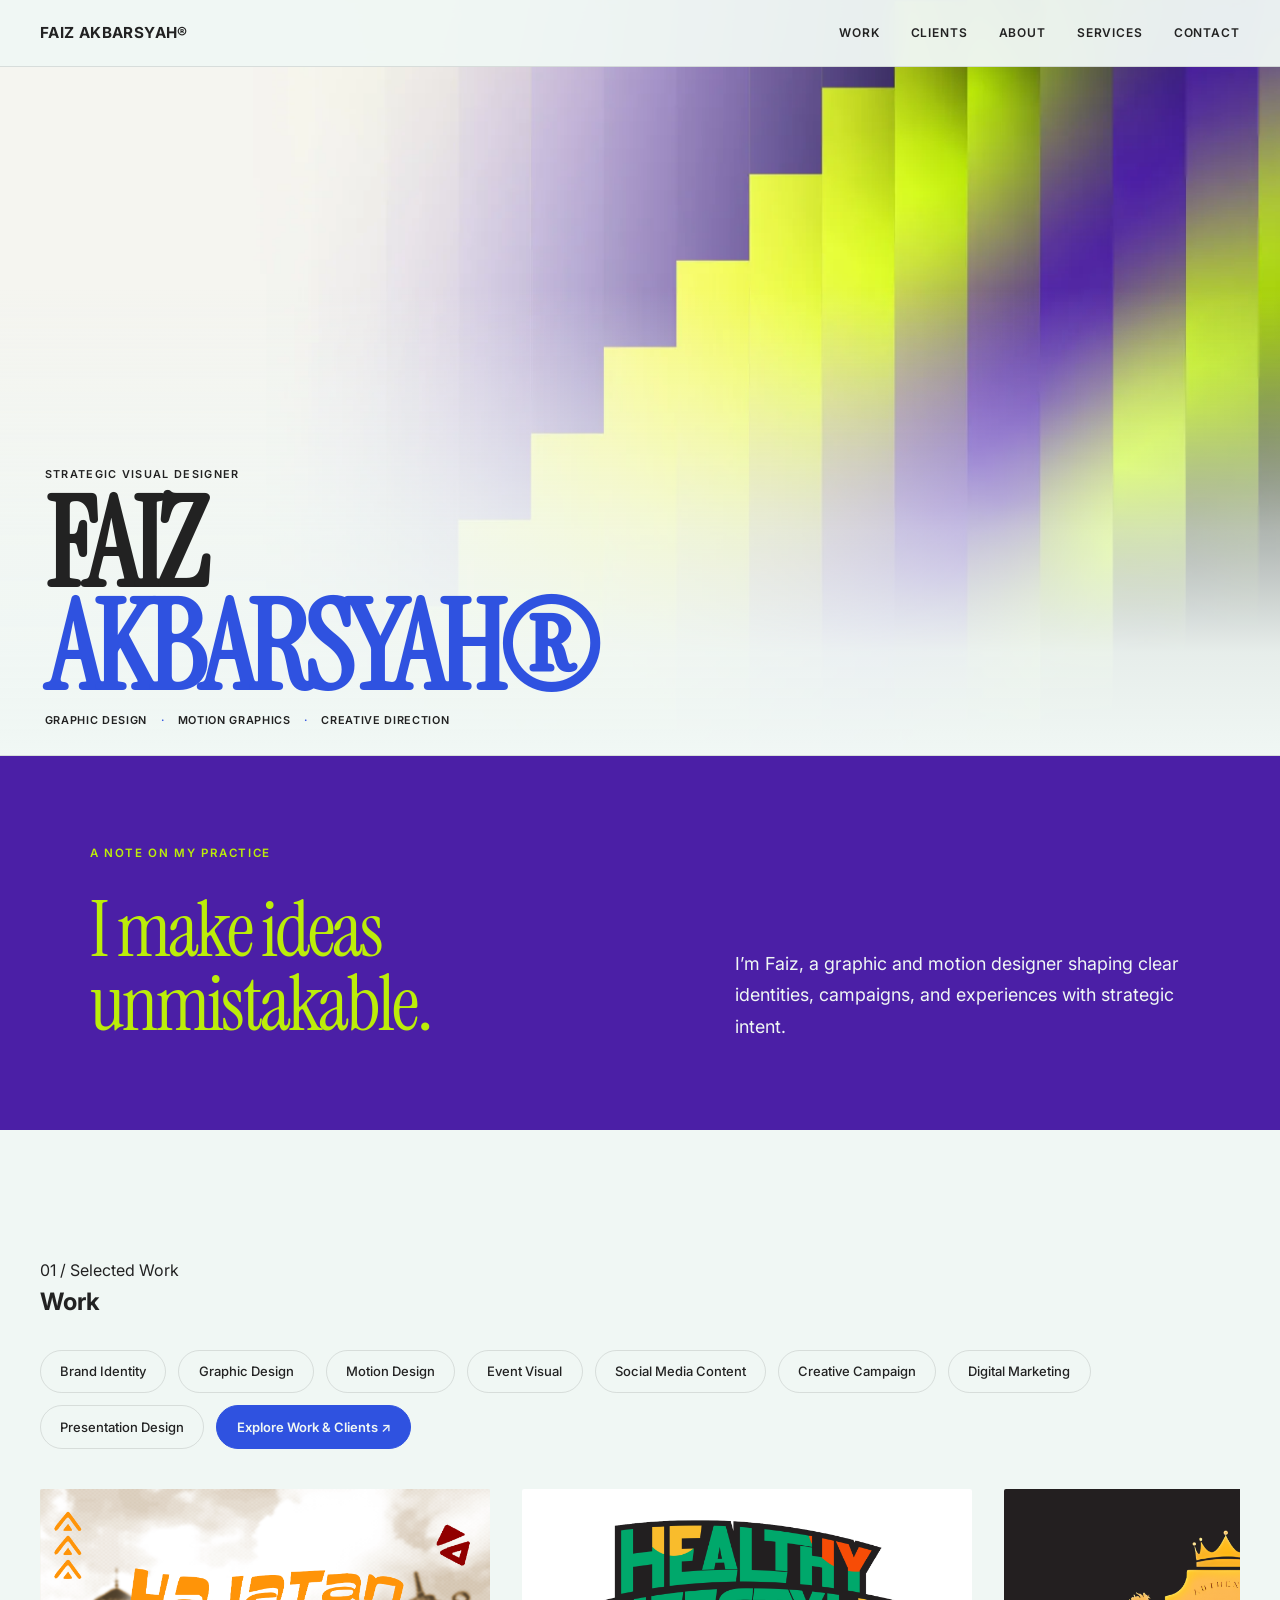
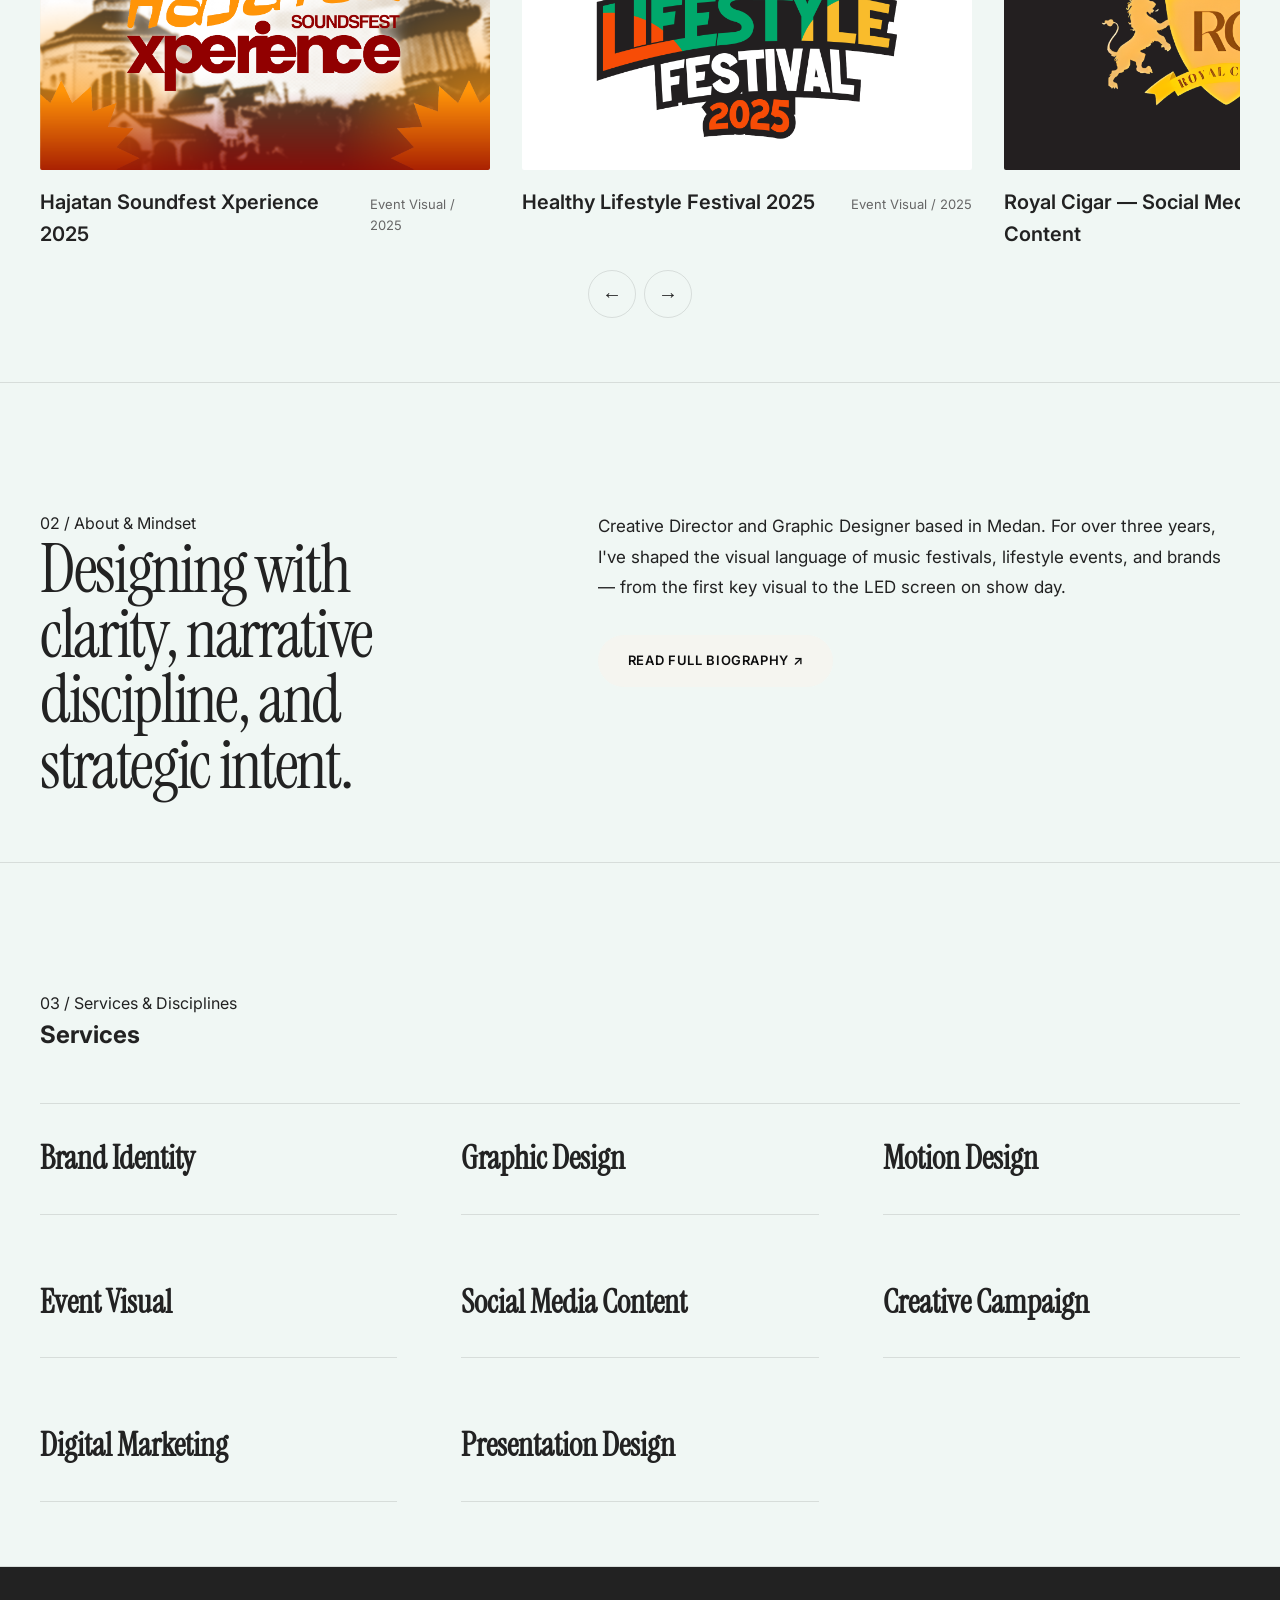
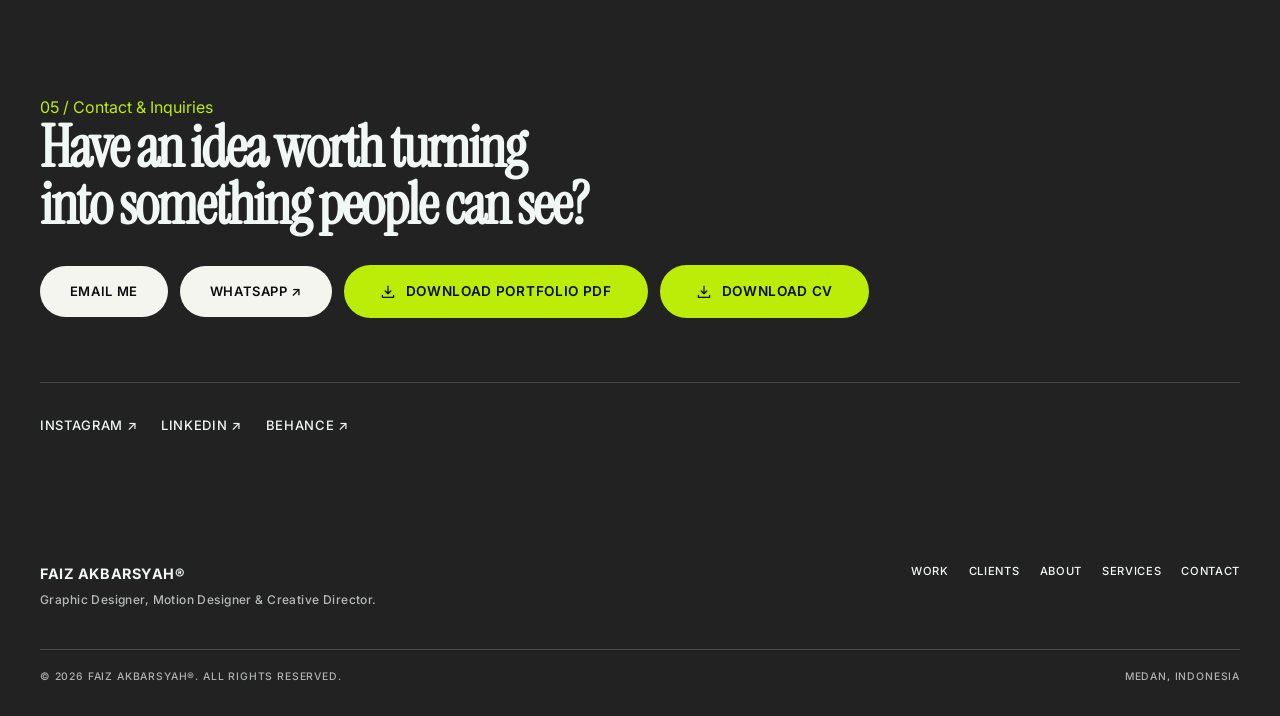
==== commit f60d0663: "Update selected works and case studies" ====
--- a/index.html
+++ b/index.html
@@ -350,28 +350,6 @@
           </div>
 
 
-          <div class="gallery-nav-group">
-
-            <button
-              id="galleryPrev"
-              class="gallery-nav-btn"
-              type="button"
-              aria-label="Project sebelumnya"
-            >
-              ←
-            </button>
-
-            <button
-              id="galleryNext"
-              class="gallery-nav-btn"
-              type="button"
-              aria-label="Project berikutnya"
-            >
-              →
-            </button>
-
-          </div>
-
         </div>
 
 
@@ -393,6 +371,26 @@
           tabindex="0"
           aria-label="Daftar Proyek"
         ></div>
+
+        <div class="gallery-nav-group" aria-label="Navigasi Selected Works">
+          <button
+            id="galleryPrev"
+            class="gallery-nav-btn"
+            type="button"
+            aria-label="Project sebelumnya"
+          >
+            ←
+          </button>
+
+          <button
+            id="galleryNext"
+            class="gallery-nav-btn"
+            type="button"
+            aria-label="Project berikutnya"
+          >
+            →
+          </button>
+        </div>
 
       </div>
 
@@ -644,8 +642,9 @@
         </p>
 
 
-        <h2 class="section-heading">
-          Have an idea worth turning into something people can see?
+        <h2 class="section-heading font-serif">
+          Have an idea worth<span class="contact-desktop-break"> turning<br /></span><br class="contact-mobile-break" />
+          into something<span class="contact-mobile-break"><br /></span> people can see?
         </h2>
 
 
@@ -849,4 +848,4 @@
   <script src="/js/app.js"></script>
 
 </body>
-</html>+</html>
--- a/css/style.css
+++ b/css/style.css
@@ -476,6 +476,9 @@
      cursor: pointer;
      border-radius: 100px;
      transition: all var(--transition-fast);
+   display: inline-flex;
+   align-items: center;
+   text-decoration: none;
    }
    
    .filter-btn.active,
@@ -504,7 +507,9 @@
    
    .gallery-nav-group {
      display: flex;
+     justify-content: center;
      gap: 0.5rem;
+     margin-top: 0.75rem;
    }
    
    .gallery-nav-btn {
@@ -528,7 +533,7 @@
      border-color: var(--color-purple);
    }
    
-   @media (max-width: 768px) {
+   @media (max-width: 600px) {
    
      .gallery-nav-group {
        display: none;
@@ -2986,6 +2991,10 @@
   margin: 1.75rem 0 2.5rem;
 }
 
+#workGallery {
+  padding-bottom: 0.5rem;
+}
+
 #filterContainer {
   display: flex;
   flex-wrap: wrap;
@@ -3280,8 +3289,31 @@
 }
 
 #contact .section-heading {
-  max-width: 18ch;
+  max-width: 1000px;
   color: var(--color-text-inverse);
+  font-size: clamp(2.5rem, 4.5vw, 4rem);
+  line-height: 0.98;
+  letter-spacing: -0.035em;
+  text-wrap: balance;
+}
+
+.contact-mobile-break {
+  display: none;
+}
+
+@media (max-width: 768px) {
+  #contact .section-heading {
+    font-size: clamp(2.1rem, 8.5vw, 2.8rem);
+    line-height: 0.88;
+  }
+
+  .contact-desktop-break {
+    display: none;
+  }
+
+  .contact-mobile-break {
+    display: initial;
+  }
 }
 
 #contact .social-link {
@@ -3922,7 +3954,7 @@
    PROJECT COVER — WIDE IMMERSIVE CROP, NO DISTORTION
    ======================================================================== */
 
-/* The project data's coverImage (cover.webp for HLF) fills this wide frame. */
+/* Dedicated caseStudyBanner assets fill this consistent wide frame. */
 .case-study-media-hero {
   width: 100%;
   height: auto;
@@ -3953,3 +3985,116 @@
     margin-bottom: 2.5rem;
   }
 }
+
+/* Keep long client names readable inside cards at every directory breakpoint. */
+.clients-page #clientsDirectory .client-directory-name {
+  max-width: 100%;
+  min-width: 0;
+  font-size: clamp(1.125rem, 2.4vw, 2.25rem);
+  line-height: 1.05;
+  overflow-wrap: anywhere;
+}
+
+.related-client-work {
+  margin-top: 5rem;
+}
+
+.related-client-work h2 {
+  margin: 0 0 2rem;
+  font-size: var(--text-h2);
+}
+
+#workGallery .project-card,
+#workGallery .project-card.size-large,
+#workGallery .project-card.size-small {
+  flex: 0 0 450px;
+  width: 450px;
+}
+
+#workGallery .card-media-wrapper {
+  aspect-ratio: 16 / 10;
+}
+
+.case-study-banner-placeholder {
+  display: grid;
+  place-items: center;
+  width: 100%;
+  height: 100%;
+  min-height: 220px;
+  border: 1px dashed var(--color-border);
+  background: var(--color-surface);
+  color: var(--color-text-muted);
+  font-size: var(--text-meta);
+  letter-spacing: 0.12em;
+}
+
+.service-category-layout {
+  display: grid;
+  grid-template-columns: minmax(0, 0.9fr) minmax(0, 1.1fr);
+  align-items: start;
+  gap: clamp(2rem, 5vw, 5rem);
+  margin-top: 2rem;
+}
+
+.service-category-description,
+.service-category-results {
+  min-width: 0;
+}
+
+.service-category-description .pitch-grid {
+  grid-template-columns: minmax(5rem, 0.65fr) minmax(0, 2fr);
+  gap: 1.5rem;
+  margin-bottom: 3rem;
+  padding-top: 1.5rem;
+}
+
+.service-category-results h2 {
+  margin: 0.75rem 0 2rem;
+  font-size: var(--text-h2);
+}
+
+.service-category-results .services-gallery {
+  grid-template-columns: repeat(2, minmax(0, 1fr));
+}
+
+.service-category-results .service-card-media {
+  aspect-ratio: 4 / 3;
+}
+
+#filterContainer .filter-btn-more {
+  background-color: var(--color-purple);
+  border-color: var(--color-purple);
+  color: var(--color-text-inverse);
+  font-weight: 600;
+}
+
+#filterContainer .filter-btn-more:hover,
+#filterContainer .filter-btn-more:focus-visible {
+  background-color: var(--color-lime);
+  border-color: var(--color-lime);
+  color: var(--color-bg-dark);
+}
+
+@media (max-width: 900px) {
+  #workGallery .project-card,
+  #workGallery .project-card.size-large,
+  #workGallery .project-card.size-small {
+    flex-basis: 85vw;
+    width: 85vw;
+  }
+
+  .service-category-layout {
+    grid-template-columns: 1fr;
+  }
+}
+
+@media (max-width: 600px) {
+  .service-category-description .pitch-grid {
+    grid-template-columns: 1fr;
+    gap: 0.75rem;
+  }
+
+  .service-category-results .services-gallery {
+    grid-template-columns: 1fr;
+  }
+}
